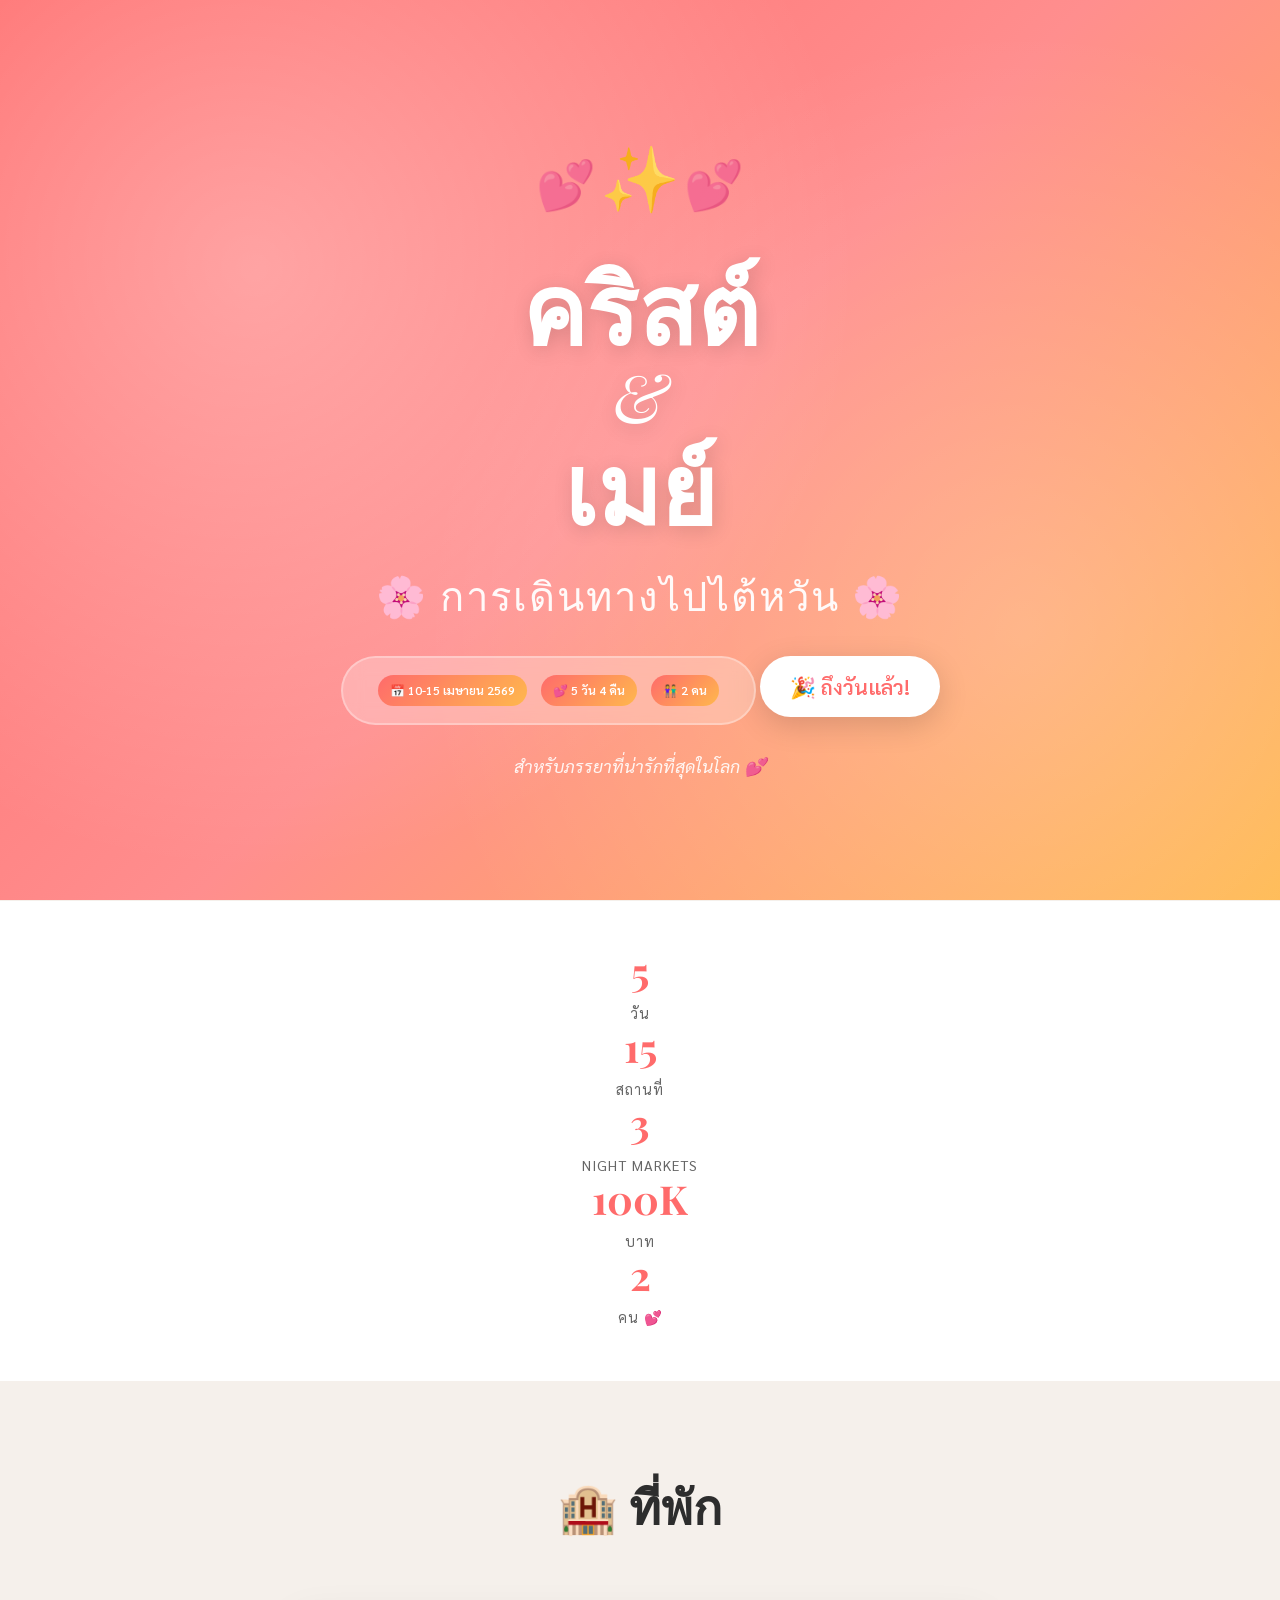
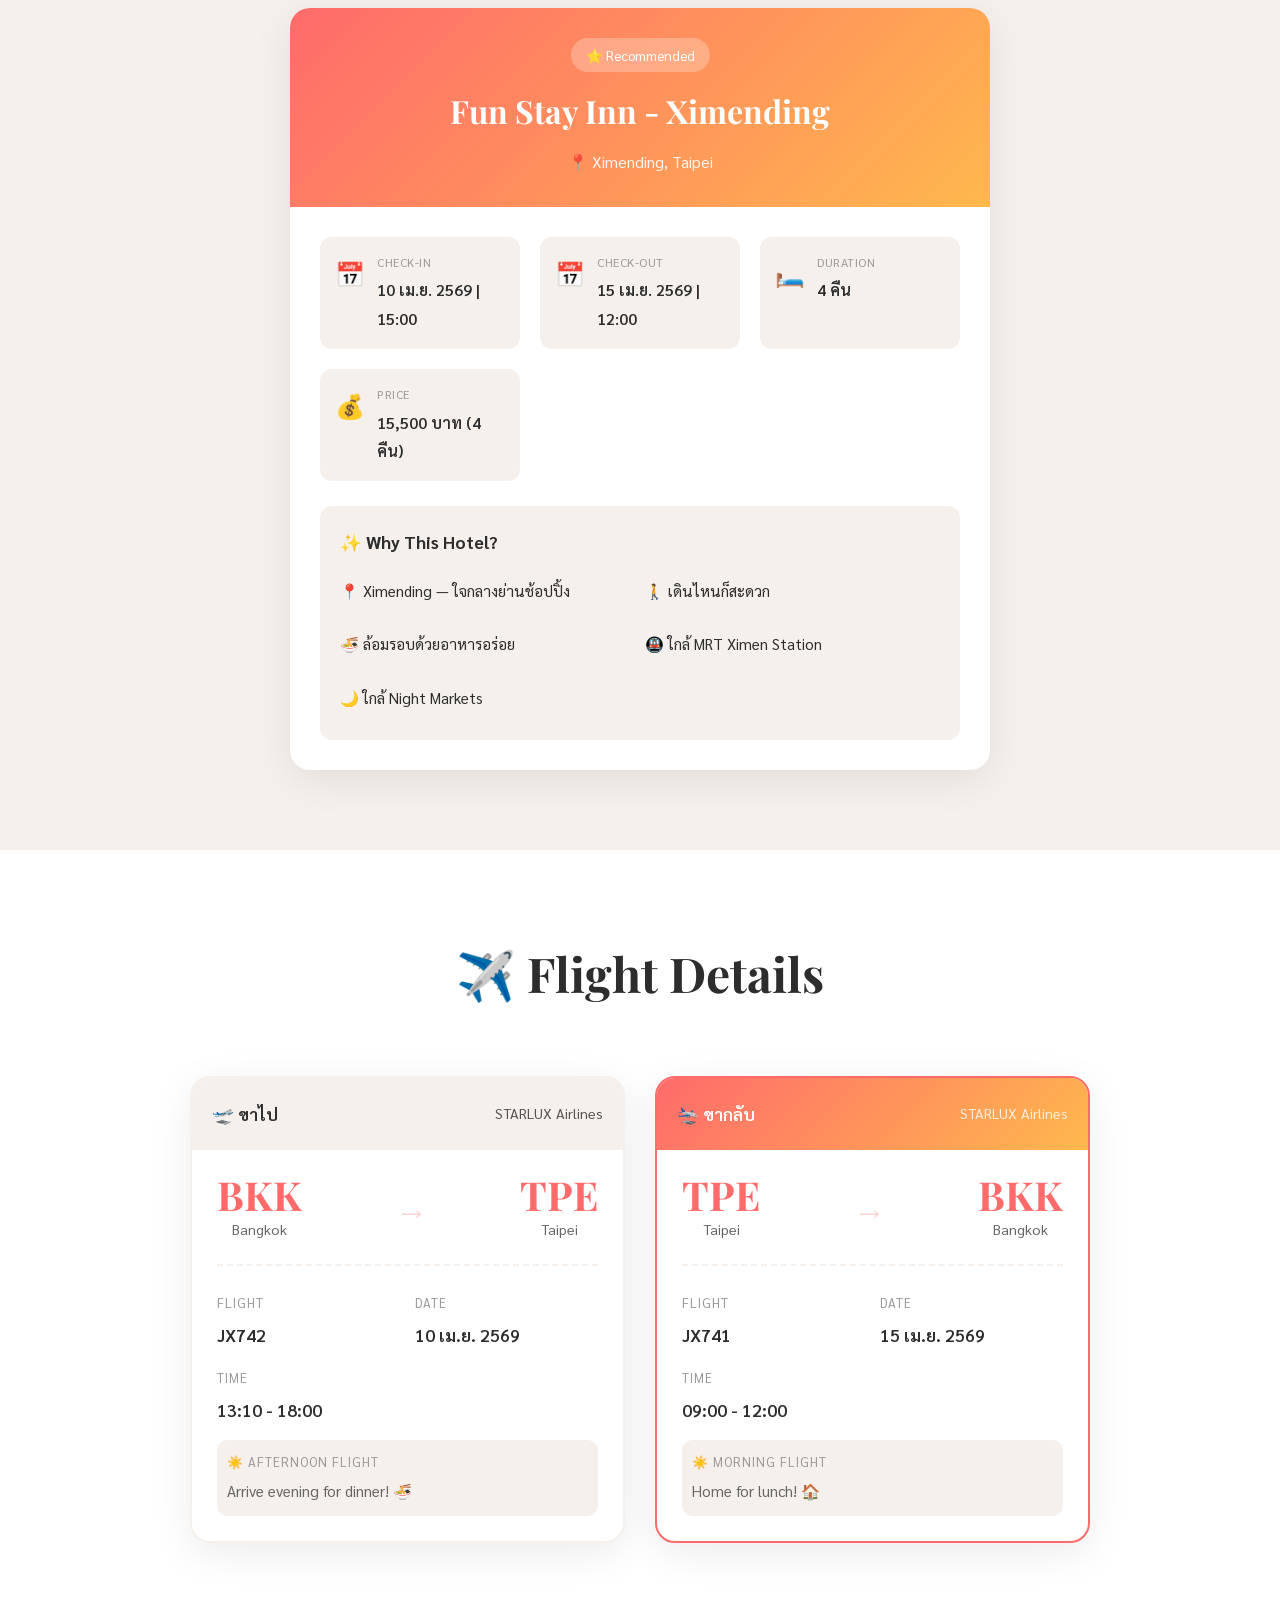
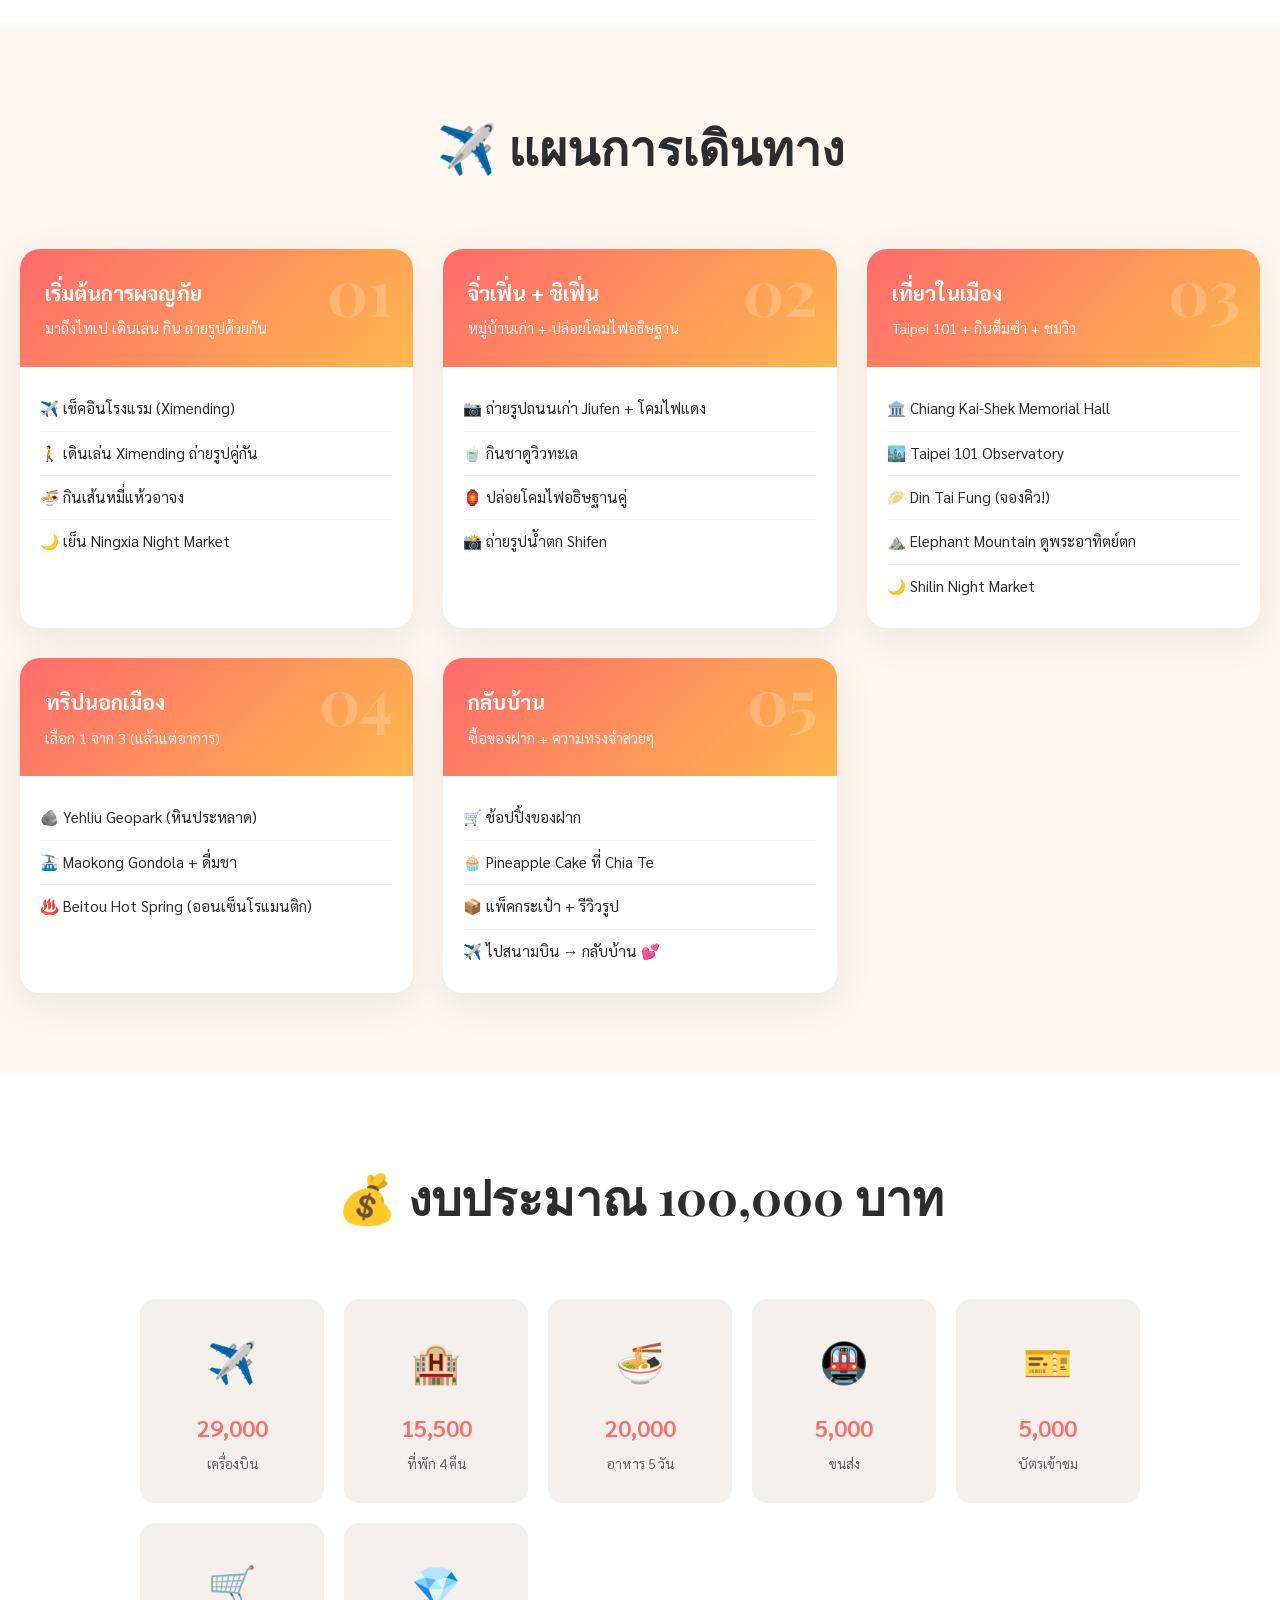
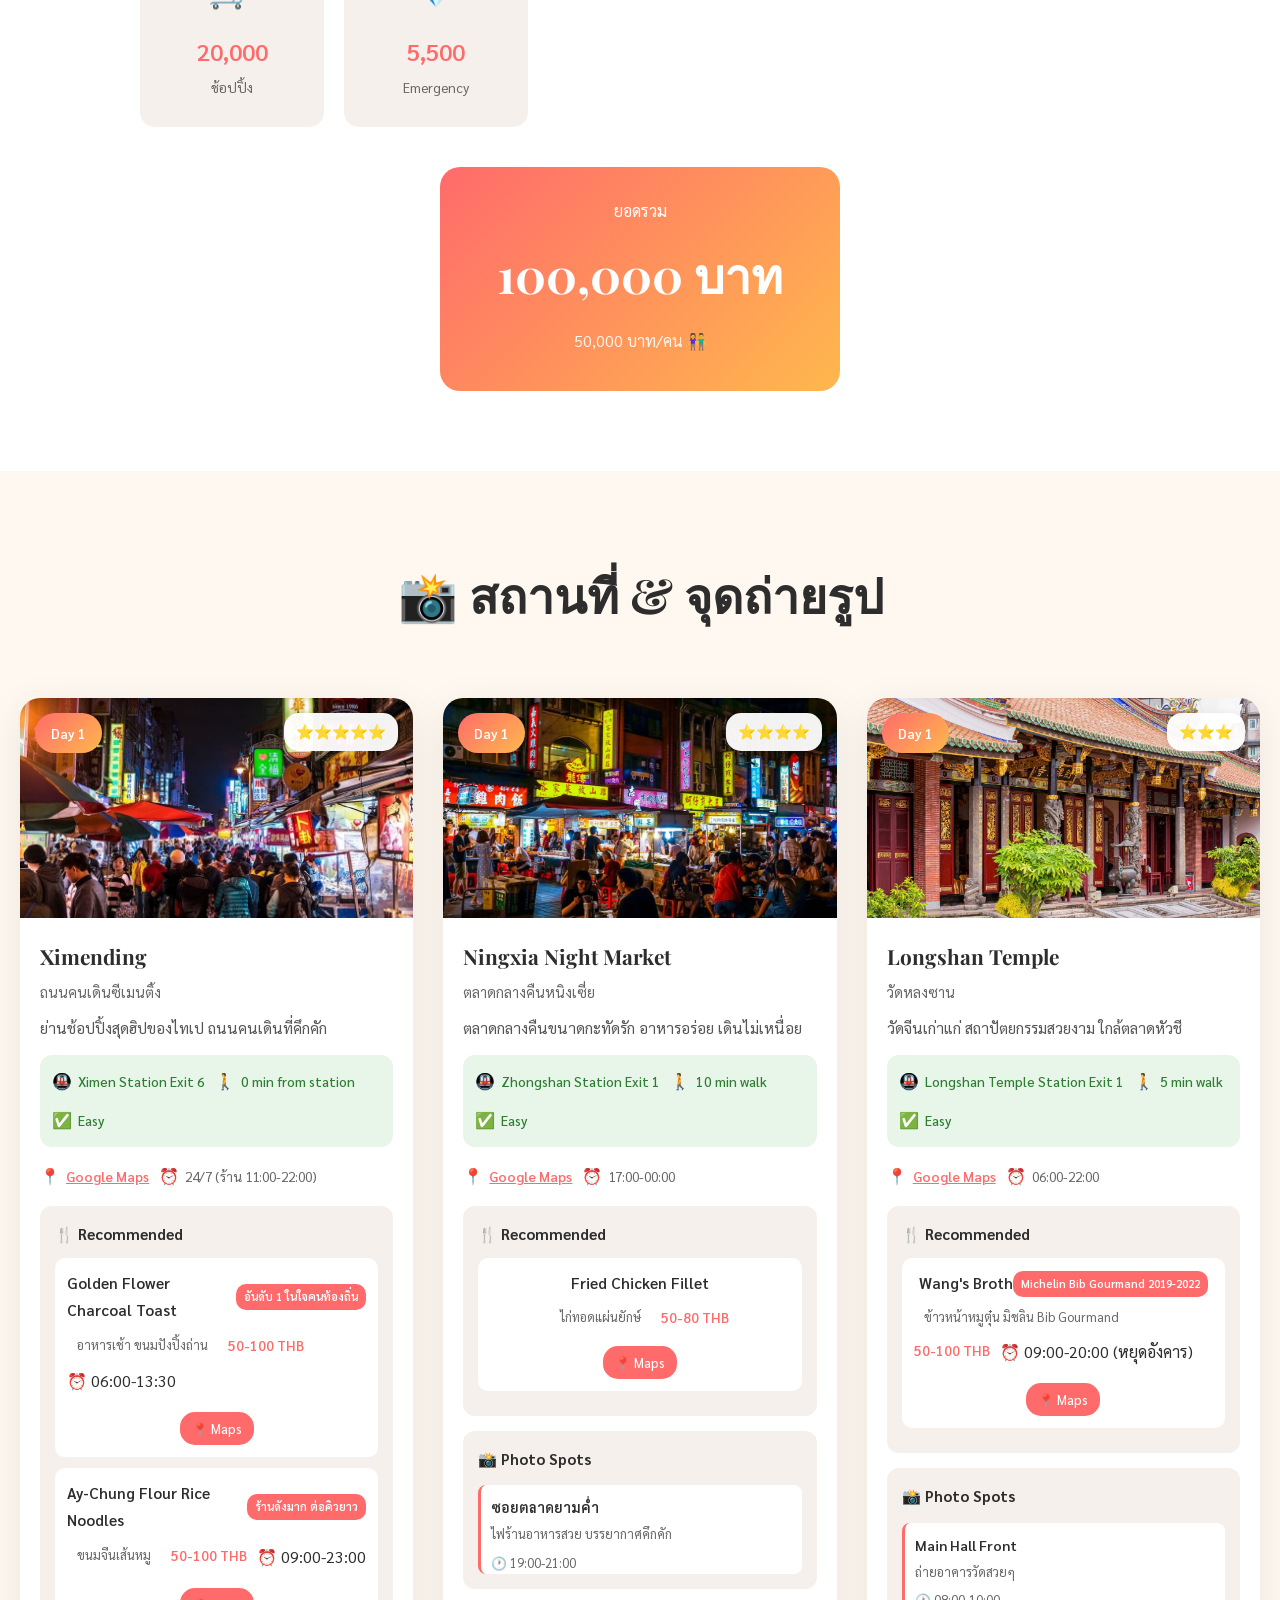
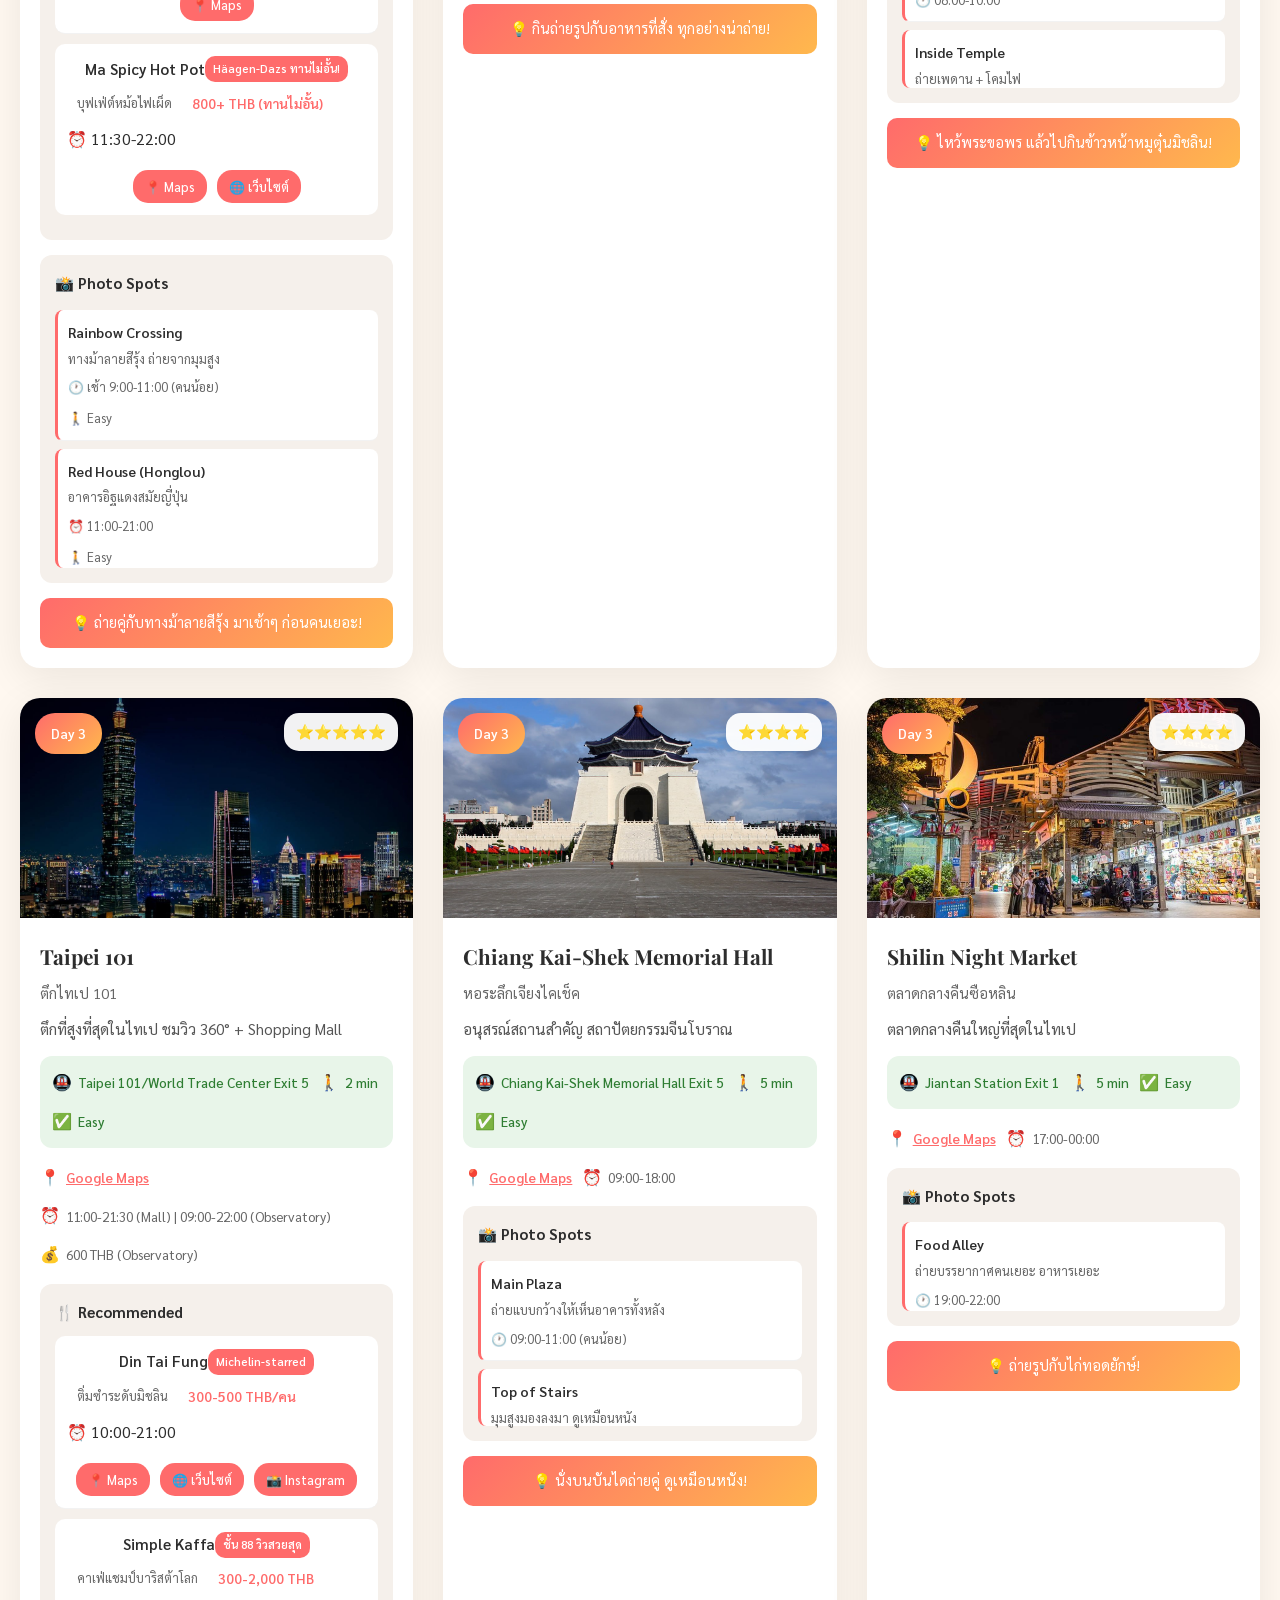
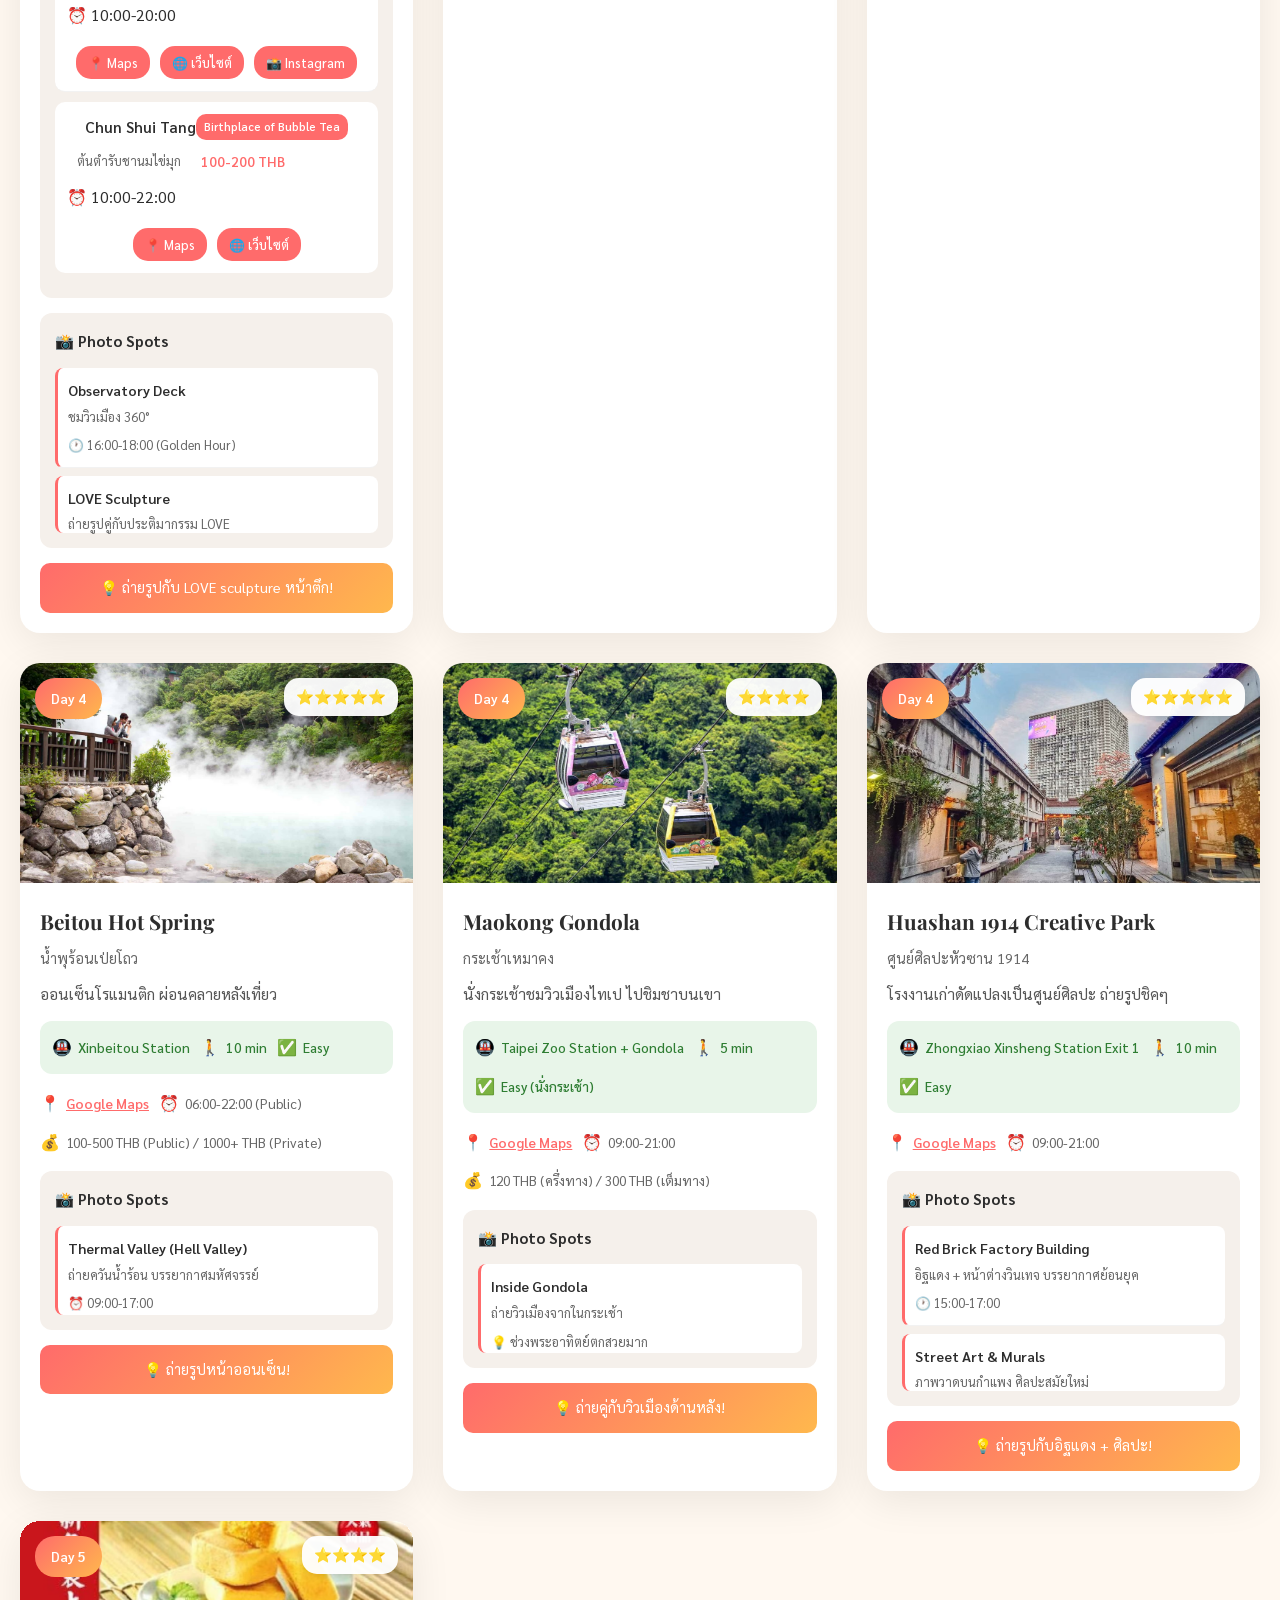
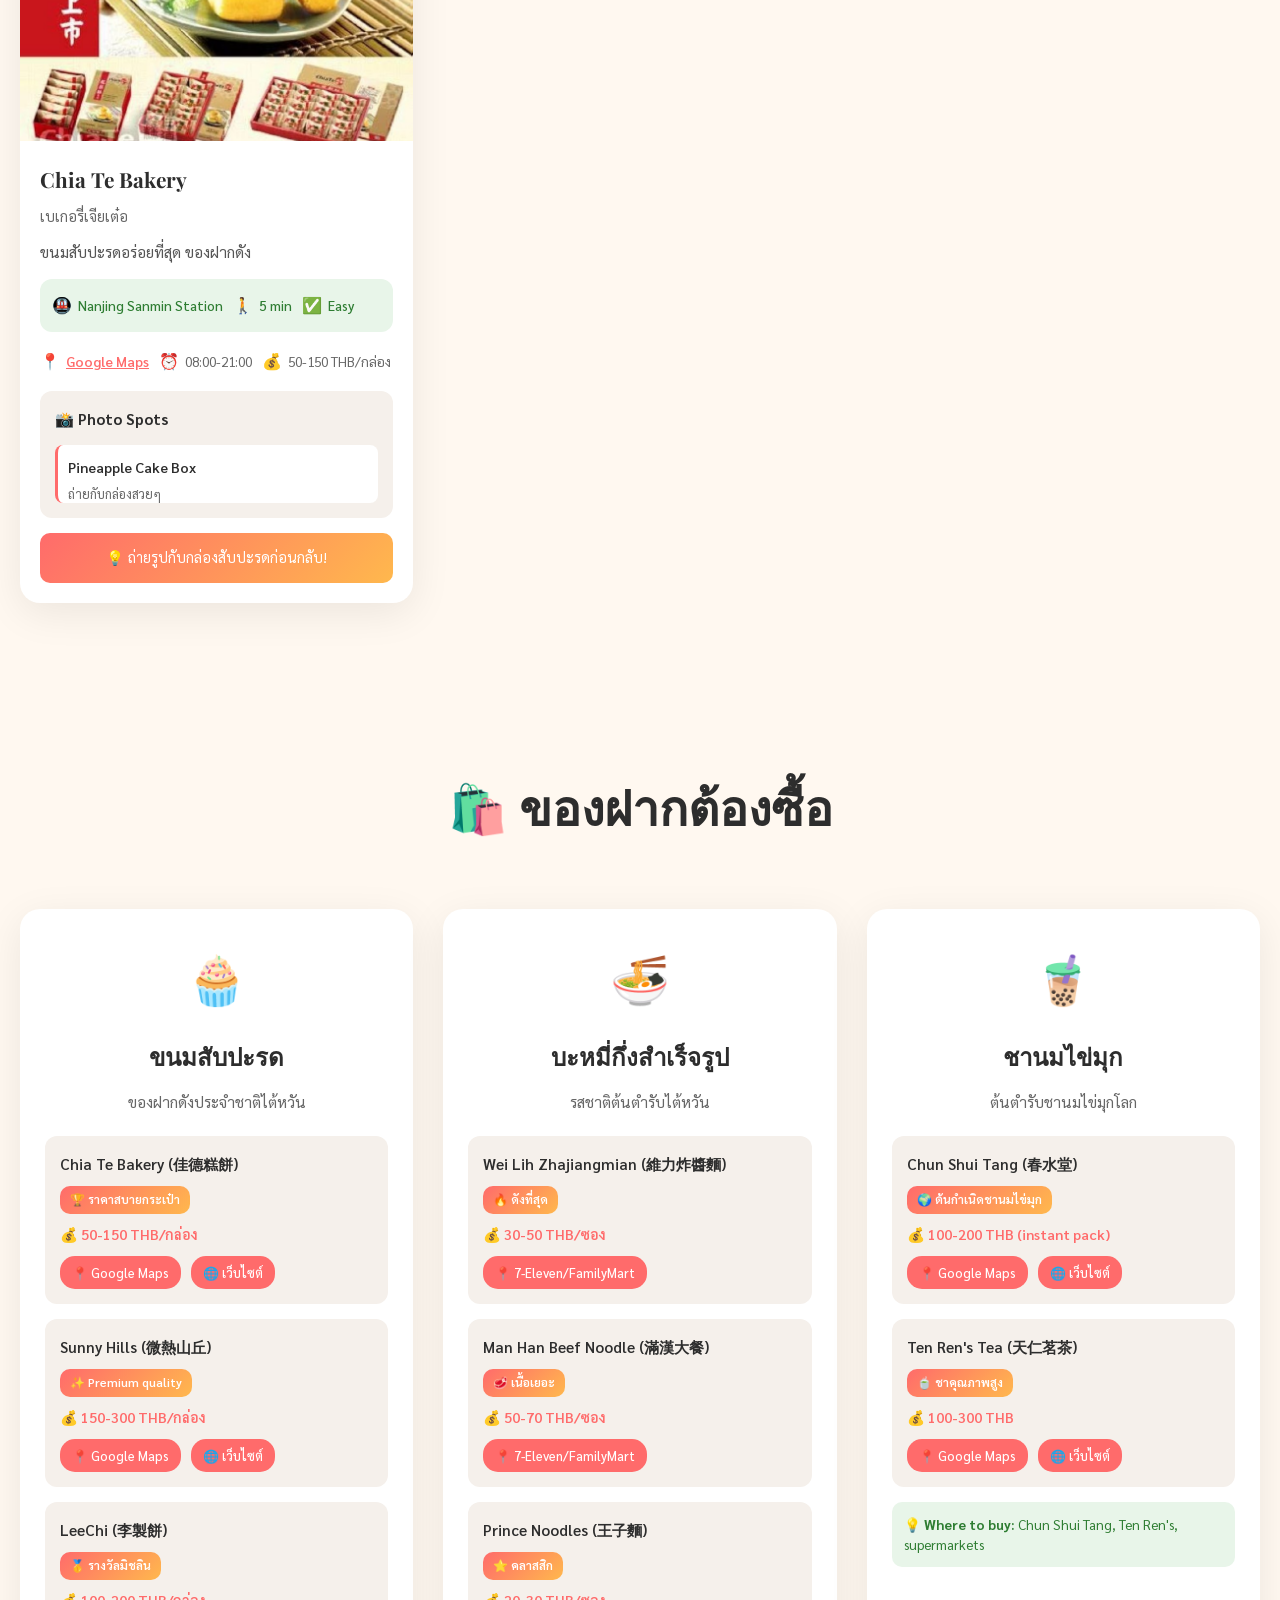
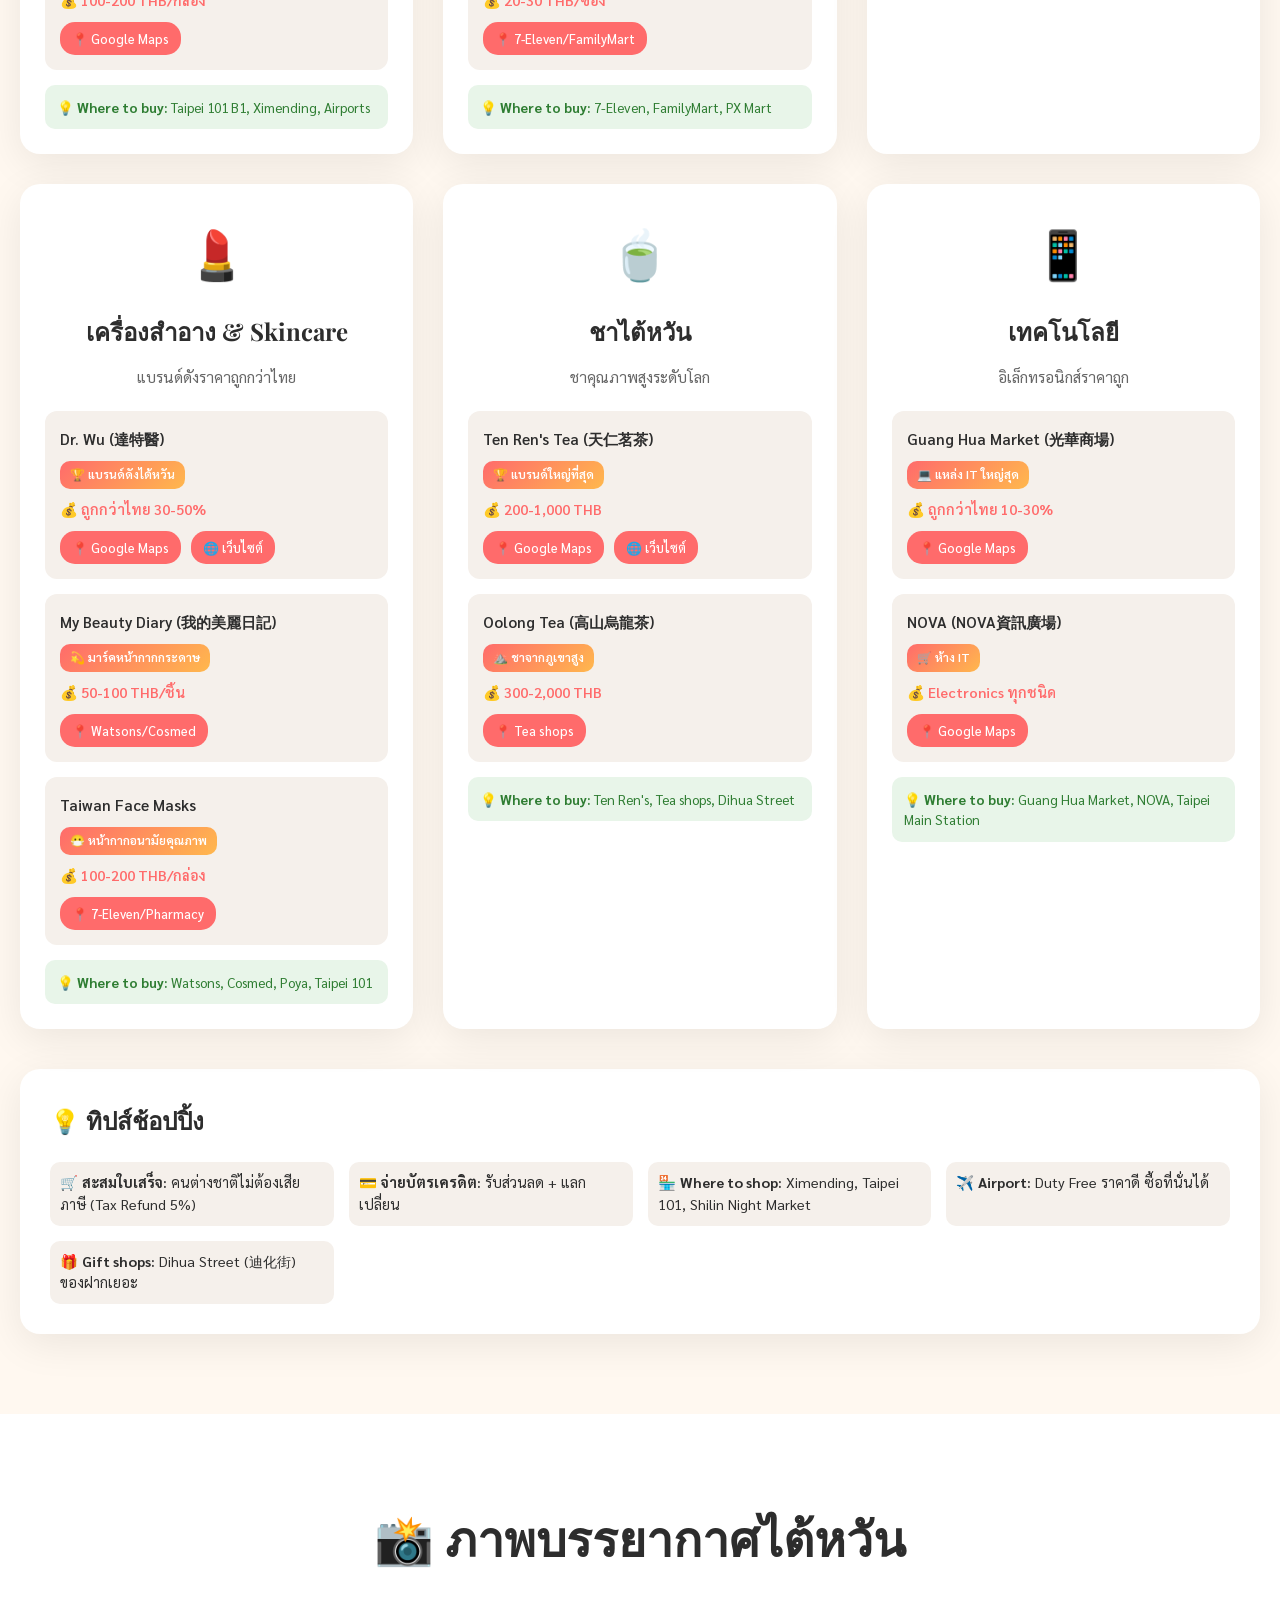
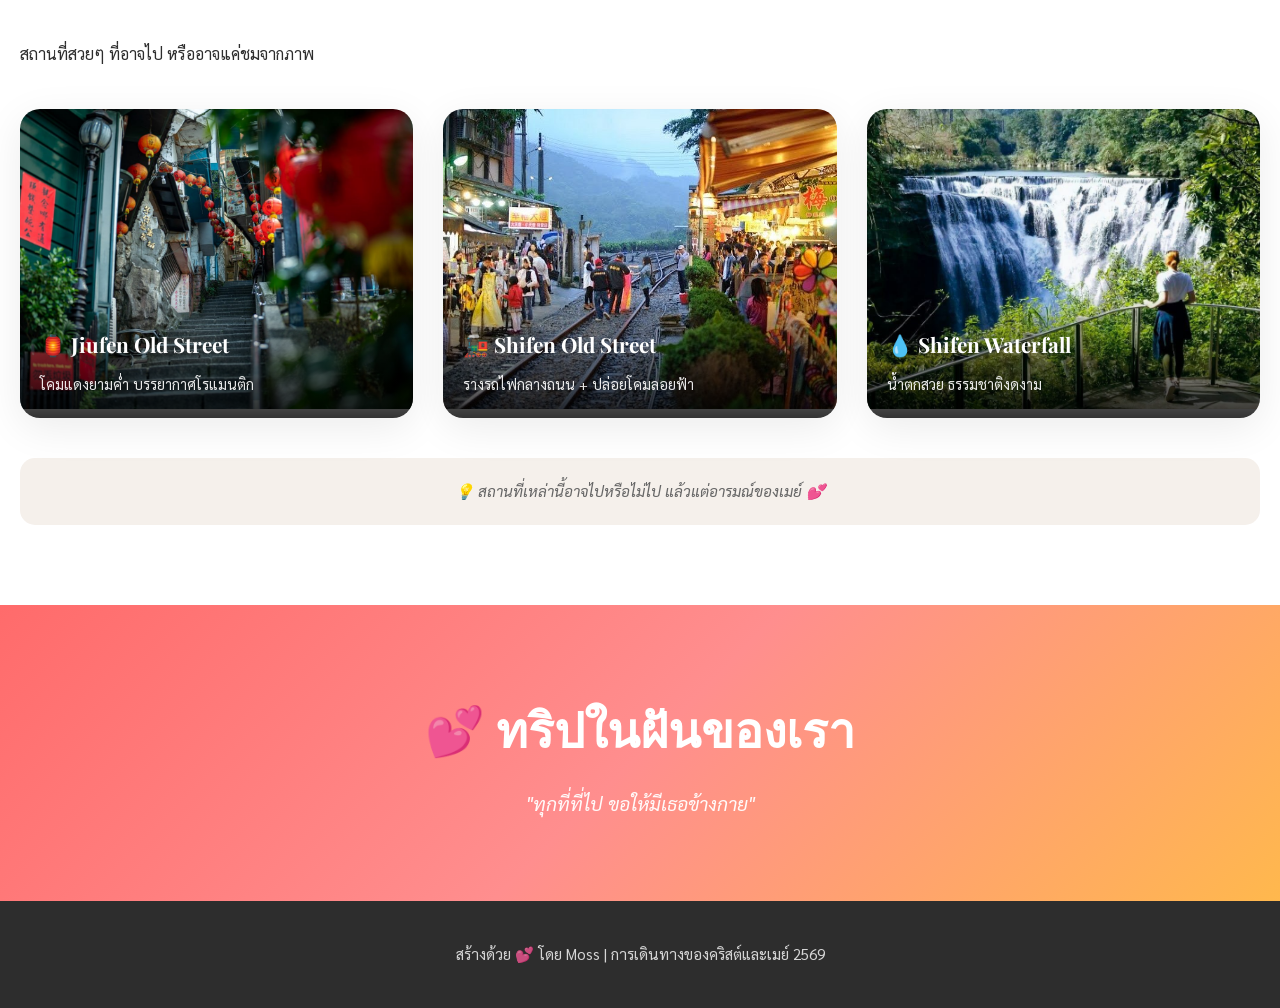
==== index.html @ a6d97337 "📸 เพิ่มรูปจริงจากนายท่าน 13 รูป + Gallery Section ✨ อัพเดท: - รูปจริงทั้ง 10 สถานที่ (เปลี่ยนจาก Wik" ====
<!DOCTYPE html>
<html lang="th">
<head>
    <meta charset="UTF-8">
    <meta name="viewport" content="width=device-width, initial-scale=1.0">
    <title>💕 การเดินทางของคริสต์และเมย์ | ไต้หวัน 2569 | งบ 100K</title>
    <link rel="preconnect" href="https://fonts.googleapis.com">
    <link rel="preconnect" href="https://fonts.gstatic.com" crossorigin>
    <link href="https://fonts.googleapis.com/css2?family=Playfair+Display:wght@400;600;700&family=Sarabun:wght@300;400;600&display=swap" rel="stylesheet">
    <link rel="stylesheet" href="style.css">
</head>
<body>
    <!-- Floating Stickers Background -->
    <div class="floating-stickers">
        <span class="sticker">💕</span>
        <span class="sticker">✨</span>
        <span class="sticker">🌸</span>
        <span class="sticker">💖</span>
        <span class="sticker">🌺</span>
        <span class="sticker">💫</span>
        <span class="sticker">💗</span>
        <span class="sticker">🌷</span>
        <span class="sticker">⭐</span>
    </div>

    <!-- Decorative Dots Background -->
    <div class="deco-dots"></div>

    <!-- Hero Section -->
    <section class="hero">
        <div class="hero-overlay"></div>
        <div class="hero-content">
            <div class="hearts">
                <span class="heart">💕</span>
                <span class="heart">✨</span>
                <span class="heart">💕</span>
            </div>

            <h1 class="couple-names">
                <span>คริสต์</span>
                <span class="ampersand">&</span>
                <span>เมย์</span>
            </h1>

            <p class="trip-title">🌸 การเดินทางไปไต้หวัน 🌸</p>

            <div class="trip-dates">
                <span class="sticker-badge">📅 10-15 เมษายน 2569</span>
                <span class="sticker-badge">💕 5 วัน 4 คืน</span>
                <span class="sticker-badge">👫 2 คน</span>
            </div>

            <div class="countdown" id="countdown">
                🎉 อีก 12 วัน!
            </div>

            <p class="love-message">
                สำหรับภรรยาที่น่ารักที่สุดในโลก 💕
            </p>
        </div>
    </section>

    <!-- Stats Section -->
    <section class="stats">
        <div class="stat">
            <span class="stat-number">5</span>
            <span class="stat-label">วัน</span>
        </div>
        <div class="stat">
            <span class="stat-number">15</span>
            <span class="stat-label">สถานที่</span>
        </div>
        <div class="stat">
            <span class="stat-number">3</span>
            <span class="stat-label">Night Markets</span>
        </div>
        <div class="stat">
            <span class="stat-number">100K</span>
            <span class="stat-label">บาท</span>
        </div>
        <div class="stat">
            <span class="stat-number">2</span>
            <span class="stat-label">คน 💕</span>
        </div>
    </section>

    <!-- Accommodation Section -->
    <section class="accommodation">
        <h2 class="section-title">🏨 ที่พัก</h2>

        <div class="hotel-card">
            <div class="hotel-header">
                <div class="hotel-badge">⭐ Recommended</div>
                <h3>Fun Stay Inn - Ximending</h3>
                <p class="hotel-location">📍 Ximending, Taipei</p>
            </div>

            <div class="hotel-body">
                <div class="hotel-details">
                    <div class="detail-item">
                        <span class="icon">📅</span>
                        <div class="detail-text">
                            <span class="label">Check-in</span>
                            <span class="value">10 เม.ย. 2569 | 15:00</span>
                        </div>
                    </div>
                    <div class="detail-item">
                        <span class="icon">📅</span>
                        <div class="detail-text">
                            <span class="label">Check-out</span>
                            <span class="value">15 เม.ย. 2569 | 12:00</span>
                        </div>
                    </div>
                    <div class="detail-item">
                        <span class="icon">🛏️</span>
                        <div class="detail-text">
                            <span class="label">Duration</span>
                            <span class="value">4 คืน</span>
                        </div>
                    </div>
                    <div class="detail-item">
                        <span class="icon">💰</span>
                        <div class="detail-text">
                            <span class="label">Price</span>
                            <span class="value">15,500 บาท (4 คืน)</span>
                        </div>
                    </div>
                </div>

                <div class="hotel-highlights">
                    <h4>✨ Why This Hotel?</h4>
                    <ul>
                        <li>📍 Ximending — ใจกลางย่านช้อปปิ้ง</li>
                        <li>🚶 เดินไหนก็สะดวก</li>
                        <li>🍜 ล้อมรอบด้วยอาหารอร่อย</li>
                        <li>🚇 ใกล้ MRT Ximen Station</li>
                        <li>🌙 ใกล้ Night Markets</li>
                    </ul>
                </div>
            </div>
        </div>
    </section>

    <!-- Flight Details Section -->
    <section class="flight">
        <h2 class="section-title">✈️ Flight Details</h2>

        <div class="flight-cards">
            <div class="flight-card">
                <div class="flight-header">
                    <span class="flight-label">🛫 ขาไป</span>
                    <span class="flight-airline">STARLUX Airlines</span>
                </div>
                <div class="flight-body">
                    <div class="flight-route">
                        <div class="airport">
                            <span class="code">BKK</span>
                            <span class="city">Bangkok</span>
                        </div>
                        <span class="arrow">→</span>
                        <div class="airport">
                            <span class="code">TPE</span>
                            <span class="city">Taipei</span>
                        </div>
                    </div>
                    <div class="flight-details">
                        <div class="detail">
                            <span class="label">Flight</span>
                            <span class="value">JX742</span>
                        </div>
                        <div class="detail">
                            <span class="label">Date</span>
                            <span class="value">10 เม.ย. 2569</span>
                        </div>
                        <div class="detail">
                            <span class="label">Time</span>
                            <span class="value">13:10 - 18:00</span>
                        </div>
                        <div class="detail afternoon-flight">
                            <span class="label">☀️ Afternoon Flight</span>
                            <span class="value">Arrive evening for dinner! 🍜</span>
                        </div>
                    </div>
                </div>
            </div>

            <div class="flight-card return">
                <div class="flight-header">
                    <span class="flight-label">🛬 ขากลับ</span>
                    <span class="flight-airline">STARLUX Airlines</span>
                </div>
                <div class="flight-body">
                    <div class="flight-route">
                        <div class="airport">
                            <span class="code">TPE</span>
                            <span class="city">Taipei</span>
                        </div>
                        <span class="arrow">→</span>
                        <div class="airport">
                            <span class="code">BKK</span>
                            <span class="city">Bangkok</span>
                        </div>
                    </div>
                    <div class="flight-details">
                        <div class="detail">
                            <span class="label">Flight</span>
                            <span class="value">JX741</span>
                        </div>
                        <div class="detail">
                            <span class="label">Date</span>
                            <span class="value">15 เม.ย. 2569</span>
                        </div>
                        <div class="detail">
                            <span class="label">Time</span>
                            <span class="value">09:00 - 12:00</span>
                        </div>
                        <div class="detail morning-flight">
                            <span class="label">☀️ Morning Flight</span>
                            <span class="value">Home for lunch! 🏠</span>
                        </div>
                    </div>
                </div>
            </div>
        </div>
    </section>

    <!-- Itinerary Section -->
    <section class="itinerary">
        <h2 class="section-title">✈️ แผนการเดินทาง</h2>

        <div class="day-cards">
            <!-- Day 1 -->
            <article class="day-card">
                <div class="day-header">
                    <span class="day-number">01</span>
                    <h3>เริ่มต้นการผจญภัย</h3>
                    <p>มาถึงไทเป เดินเล่น กิน ถ่ายรูปด้วยกัน</p>
                </div>
                <div class="day-body">
                    <ul class="activities">
                        <li>✈️ เช็คอินโรงแรม (Ximending)</li>
                        <li>🚶 เดินเล่น Ximending ถ่ายรูปคู่กัน</li>
                        <li>🍜 กินเส้นหมี่แห้วอาจง</li>
                        <li>🌙 เย็น Ningxia Night Market</li>
                    </ul>
                </div>
            </article>

            <!-- Day 2 -->
            <article class="day-card">
                <div class="day-header">
                    <span class="day-number">02</span>
                    <h3>จิ่วเฟิ่น + ชิเฟิ่น</h3>
                    <p>หมู่บ้านเก่า + ปล่อยโคมไฟอธิษฐาน</p>
                </div>
                <div class="day-body">
                    <ul class="activities">
                        <li>📷 ถ่ายรูปถนนเก่า Jiufen + โคมไฟแดง</li>
                        <li>🍵 กินชาดูวิวทะเล</li>
                        <li>🏮 ปล่อยโคมไฟอธิษฐานคู่</li>
                        <li>📸 ถ่ายรูปน้ำตก Shifen</li>
                    </ul>
                </div>
            </article>

            <!-- Day 3 -->
            <article class="day-card">
                <div class="day-header">
                    <span class="day-number">03</span>
                    <h3>เที่ยวในเมือง</h3>
                    <p>Taipei 101 + กินติ่มซำ + ชมวิว</p>
                </div>
                <div class="day-body">
                    <ul class="activities">
                        <li>🏛️ Chiang Kai-Shek Memorial Hall</li>
                        <li>🏙️ Taipei 101 Observatory</li>
                        <li>🥟 Din Tai Fung (จองคิว!)</li>
                        <li>⛰️ Elephant Mountain ดูพระอาทิตย์ตก</li>
                        <li>🌙 Shilin Night Market</li>
                    </ul>
                </div>
            </article>

            <!-- Day 4 -->
            <article class="day-card">
                <div class="day-header">
                    <span class="day-number">04</span>
                    <h3>ทริปนอกเมือง</h3>
                    <p>เลือก 1 จาก 3 (แล้วแต่อาการ)</p>
                </div>
                <div class="day-body">
                    <ul class="activities">
                        <li>🪨 Yehliu Geopark (หินประหลาด)</li>
                        <li>🚠 Maokong Gondola + ดื่มชา</li>
                        <li>♨️ Beitou Hot Spring (ออนเซ็นโรแมนติก)</li>
                    </ul>
                </div>
            </article>

            <!-- Day 5 -->
            <article class="day-card">
                <div class="day-header">
                    <span class="day-number">05</span>
                    <h3>กลับบ้าน</h3>
                    <p>ซื้อของฝาก + ความทรงจำสวยๆ</p>
                </div>
                <div class="day-body">
                    <ul class="activities">
                        <li>🛒 ช้อปปิ้งของฝาก</li>
                        <li>🧁 Pineapple Cake ที่ Chia Te</li>
                        <li>📦 แพ็คกระเป๋า + รีวิวรูป</li>
                        <li>✈️ ไปสนามบิน → กลับบ้าน 💕</li>
                    </ul>
                </div>
            </article>
        </div>
    </section>

    <!-- Budget Section -->
    <section class="budget">
        <h2 class="section-title">💰 งบประมาณ 100,000 บาท</h2>

        <div class="budget-grid">
            <div class="budget-item">
                <span class="icon">✈️</span>
                <span class="amount">29,000</span>
                <span class="label">เครื่องบิน</span>
            </div>
            <div class="budget-item">
                <span class="icon">🏨</span>
                <span class="amount">15,500</span>
                <span class="label">ที่พัก 4 คืน</span>
            </div>
            <div class="budget-item">
                <span class="icon">🍜</span>
                <span class="amount">20,000</span>
                <span class="label">อาหาร 5 วัน</span>
            </div>
            <div class="budget-item">
                <span class="icon">🚇</span>
                <span class="amount">5,000</span>
                <span class="label">ขนส่ง</span>
            </div>
            <div class="budget-item">
                <span class="icon">🎫</span>
                <span class="amount">5,000</span>
                <span class="label">บัตรเข้าชม</span>
            </div>
            <div class="budget-item">
                <span class="icon">🛒</span>
                <span class="amount">20,000</span>
                <span class="label">ช้อปปิ้ง</span>
            </div>
            <div class="budget-item">
                <span class="icon">💎</span>
                <span class="amount">5,500</span>
                <span class="label">Emergency</span>
            </div>
        </div>

        <div class="budget-total">
            <p>ยอดรวม</p>
            <div class="total-amount">100,000 บาท</div>
            <p class="per-person">50,000 บาท/คน 👫</p>
        </div>
    </section>

    <!-- Places & Photo Spots Section -->
    <section class="places">
        <h2 class="section-title">📸 สถานที่ & จุดถ่ายรูป</h2>

        <div id="places-grid" class="places-grid">
            <!-- โหลดจาก JavaScript -->
        </div>
    </section>

    <!-- Shopping & Souvenirs Section -->
    <section class="shopping">
        <h2 class="section-title">🛍️ ของฝากต้องซื้อ</h2>

        <div class="shopping-grid">
            <!-- Pineapple Cakes -->
            <div class="shopping-item">
                <div class="shopping-icon">🧁</div>
                <h3>ขนมสับปะรด</h3>
                <p class="shopping-desc">ของฝากดังประจำชาติไต้หวัน</p>

                <div class="shopping-brands">
                    <div class="brand-item">
                        <span class="brand-name">Chia Te Bakery (佳德糕餅)</span>
                        <span class="brand-highlight">🏆 ราคาสบายกระเป๋า</span>
                        <span class="brand-price">💰 50-150 THB/กล่อง</span>
                        <div class="brand-links">
                            <a href="https://maps.app.goo.gl/ChiaTeBakery" target="_blank">📍 Google Maps</a>
                            <a href="https://www.chiate.com/" target="_blank">🌐 เว็บไซต์</a>
                        </div>
                    </div>

                    <div class="brand-item">
                        <span class="brand-name">Sunny Hills (微熱山丘)</span>
                        <span class="brand-highlight">✨ Premium quality</span>
                        <span class="brand-price">💰 150-300 THB/กล่อง</span>
                        <div class="brand-links">
                            <a href="https://maps.app.goo.gl/SunnyHills" target="_blank">📍 Google Maps</a>
                            <a href="https://www.sunnyhills.com.tw/" target="_blank">🌐 เว็บไซต์</a>
                        </div>
                    </div>

                    <div class="brand-item">
                        <span class="brand-name">LeeChi (李製餅)</span>
                        <span class="brand-highlight">🥇 รางวัลมิชลิน</span>
                        <span class="brand-price">💰 100-200 THB/กล่อง</span>
                        <div class="brand-links">
                            <a href="https://maps.app.goo.gl/LeeChi" target="_blank">📍 Google Maps</a>
                        </div>
                    </div>
                </div>

                <div class="shopping-tip">
                    💡 <strong>Where to buy:</strong> Taipei 101 B1, Ximending, Airports
                </div>
            </div>

            <!-- Instant Noodles -->
            <div class="shopping-item">
                <div class="shopping-icon">🍜</div>
                <h3>บะหมี่กึ่งสำเร็จรูป</h3>
                <p class="shopping-desc">รสชาติต้นตำรับไต้หวัน</p>

                <div class="shopping-brands">
                    <div class="brand-item">
                        <span class="brand-name">Wei Lih Zhajiangmian (維力炸醬麵)</span>
                        <span class="brand-highlight">🔥 ดังที่สุด</span>
                        <span class="brand-price">💰 30-50 THB/ซอง</span>
                        <div class="brand-links">
                            <a href="https://maps.app.goo.gl/71111" target="_blank">📍 7-Eleven/FamilyMart</a>
                        </div>
                    </div>

                    <div class="brand-item">
                        <span class="brand-name">Man Han Beef Noodle (滿漢大餐)</span>
                        <span class="brand-highlight">🥩 เนื้อเยอะ</span>
                        <span class="brand-price">💰 50-70 THB/ซอง</span>
                        <div class="brand-links">
                            <a href="https://maps.app.goo.gl/71111" target="_blank">📍 7-Eleven/FamilyMart</a>
                        </div>
                    </div>

                    <div class="brand-item">
                        <span class="brand-name">Prince Noodles (王子麵)</span>
                        <span class="brand-highlight">⭐ คลาสสิก</span>
                        <span class="brand-price">💰 20-30 THB/ซอง</span>
                        <div class="brand-links">
                            <a href="https://maps.app.goo.gl/71111" target="_blank">📍 7-Eleven/FamilyMart</a>
                        </div>
                    </div>
                </div>

                <div class="shopping-tip">
                    💡 <strong>Where to buy:</strong> 7-Eleven, FamilyMart, PX Mart
                </div>
            </div>

            <!-- Bubble Tea -->
            <div class="shopping-item">
                <div class="shopping-icon">🧋</div>
                <h3>ชานมไข่มุก</h3>
                <p class="shopping-desc">ต้นตำรับชานมไข่มุกโลก</p>

                <div class="shopping-brands">
                    <div class="brand-item">
                        <span class="brand-name">Chun Shui Tang (春水堂)</span>
                        <span class="brand-highlight">🌍 ต้นกำเนิดชานมไข่มุก</span>
                        <span class="brand-price">💰 100-200 THB (instant pack)</span>
                        <div class="brand-links">
                            <a href="https://maps.app.goo.gl/ChunShuiTang" target="_blank">📍 Google Maps</a>
                            <a href="https://www.chunshuitang.com.tw/en/" target="_blank">🌐 เว็บไซต์</a>
                        </div>
                    </div>

                    <div class="brand-item">
                        <span class="brand-name">Ten Ren's Tea (天仁茗茶)</span>
                        <span class="brand-highlight">🍵 ชาคุณภาพสูง</span>
                        <span class="brand-price">💰 100-300 THB</span>
                        <div class="brand-links">
                            <a href="https://maps.app.goo.gl/TenRen" target="_blank">📍 Google Maps</a>
                            <a href="https://www.tenren.com.tw/" target="_blank">🌐 เว็บไซต์</a>
                        </div>
                    </div>
                </div>

                <div class="shopping-tip">
                    💡 <strong>Where to buy:</strong> Chun Shui Tang, Ten Ren's, supermarkets
                </div>
            </div>

            <!-- Beauty Products -->
            <div class="shopping-item">
                <div class="shopping-icon">💄</div>
                <h3>เครื่องสำอาง & Skincare</h3>
                <p class="shopping-desc">แบรนด์ดังราคาถูกกว่าไทย</p>

                <div class="shopping-brands">
                    <div class="brand-item">
                        <span class="brand-name">Dr. Wu (達特醫)</span>
                        <span class="brand-highlight">🏆 แบรนด์ดังไต้หวัน</span>
                        <span class="brand-price">💰 ถูกกว่าไทย 30-50%</span>
                        <div class="brand-links">
                            <a href="https://maps.app.goo.gl/DrWu" target="_blank">📍 Google Maps</a>
                            <a href="https://www.drwu.com/" target="_blank">🌐 เว็บไซต์</a>
                        </div>
                    </div>

                    <div class="brand-item">
                        <span class="brand-name">My Beauty Diary (我的美麗日記)</span>
                        <span class="brand-highlight">💫 มาร์คหน้ากากกระดาษ</span>
                        <span class="brand-price">💰 50-100 THB/ชิ้น</span>
                        <div class="brand-links">
                            <a href="https://maps.app.goo.gl/BeautyDiary" target="_blank">📍 Watsons/Cosmed</a>
                        </div>
                    </div>

                    <div class="brand-item">
                        <span class="brand-name">Taiwan Face Masks</span>
                        <span class="brand-highlight">😷 หน้ากากอนามัยคุณภาพ</span>
                        <span class="brand-price">💰 100-200 THB/กล่อง</span>
                        <div class="brand-links">
                            <a href="https://maps.app.goo.gl/71111" target="_blank">📍 7-Eleven/Pharmacy</a>
                        </div>
                    </div>
                </div>

                <div class="shopping-tip">
                    💡 <strong>Where to buy:</strong> Watsons, Cosmed, Poya, Taipei 101
                </div>
            </div>

            <!-- Taiwanese Tea -->
            <div class="shopping-item">
                <div class="shopping-icon">🍵</div>
                <h3>ชาไต้หวัน</h3>
                <p class="shopping-desc">ชาคุณภาพสูงระดับโลก</p>

                <div class="shopping-brands">
                    <div class="brand-item">
                        <span class="brand-name">Ten Ren's Tea (天仁茗茶)</span>
                        <span class="brand-highlight">🏆 แบรนด์ใหญ่ที่สุด</span>
                        <span class="brand-price">💰 200-1,000 THB</span>
                        <div class="brand-links">
                            <a href="https://maps.app.goo.gl/TenRen" target="_blank">📍 Google Maps</a>
                            <a href="https://www.tenren.com.tw/" target="_blank">🌐 เว็บไซต์</a>
                        </div>
                    </div>

                    <div class="brand-item">
                        <span class="brand-name">Oolong Tea (高山烏龍茶)</span>
                        <span class="brand-highlight">⛰️ ชาจากภูเขาสูง</span>
                        <span class="brand-price">💰 300-2,000 THB</span>
                        <div class="brand-links">
                            <a href="https://maps.app.goo.gl/TeaShop" target="_blank">📍 Tea shops</a>
                        </div>
                    </div>
                </div>

                <div class="shopping-tip">
                    💡 <strong>Where to buy:</strong> Ten Ren's, Tea shops, Dihua Street
                </div>
            </div>

            <!-- Electronics -->
            <div class="shopping-item">
                <div class="shopping-icon">📱</div>
                <h3>เทคโนโลยี</h3>
                <p class="shopping-desc">อิเล็กทรอนิกส์ราคาถูก</p>

                <div class="shopping-brands">
                    <div class="brand-item">
                        <span class="brand-name">Guang Hua Market (光華商場)</span>
                        <span class="brand-highlight">💻 แหล่ง IT ใหญ่สุด</span>
                        <span class="brand-price">💰 ถูกกว่าไทย 10-30%</span>
                        <div class="brand-links">
                            <a href="https://maps.app.goo.gl/GuangHua" target="_blank">📍 Google Maps</a>
                        </div>
                    </div>

                    <div class="brand-item">
                        <span class="brand-name">NOVA (NOVA資訊廣場)</span>
                        <span class="brand-highlight">🛒 ห้าง IT</span>
                        <span class="brand-price">💰 Electronics ทุกชนิด</span>
                        <div class="brand-links">
                            <a href="https://maps.app.goo.gl/NOVA" target="_blank">📍 Google Maps</a>
                        </div>
                    </div>
                </div>

                <div class="shopping-tip">
                    💡 <strong>Where to buy:</strong> Guang Hua Market, NOVA, Taipei Main Station
                </div>
            </div>
        </div>

        <div class="shopping-tips-box">
            <h3>💡 ทิปส์ช้อปปิ้ง</h3>
            <ul>
                <li>🛒 <strong>สะสมใบเสร็จ:</strong> คนต่างชาติไม่ต้องเสียภาษี (Tax Refund 5%)</li>
                <li>💳 <strong>จ่ายบัตรเครดิต:</strong> รับส่วนลด + แลกเปลี่ยน</li>
                <li>🏪 <strong>Where to shop:</strong> Ximending, Taipei 101, Shilin Night Market</li>
                <li>✈️ <strong>Airport:</strong> Duty Free ราคาดี ซื้อที่นั่นได้</li>
                <li>🎁 <strong>Gift shops:</strong> Dihua Street (迪化街) ของฝากเยอะ</li>
            </ul>
        </div>
    </section>

    <!-- Photo Gallery Section -->
    <section class="gallery">
        <h2 class="section-title">📸 ภาพบรรยากาศไต้หวัน</h2>
        <p class="section-subtitle">สถานที่สวยๆ ที่อาจไป หรืออาจแค่ชมจากภาพ</p>

        <div class="gallery-grid">
            <div class="gallery-item">
                <img src="images/jiufen-gallery.jpg" alt="Jiufen Old Street" />
                <div class="gallery-caption">
                    <h3>🏮 Jiufen Old Street</h3>
                    <p>โคมแดงยามค่ำ บรรยากาศโรแมนติก</p>
                </div>
            </div>

            <div class="gallery-item">
                <img src="images/shifen-railway-gallery.jpg" alt="Shifen Old Street" />
                <div class="gallery-caption">
                    <h3>🚂 Shifen Old Street</h3>
                    <p>รางรถไฟกลางถนน + ปล่อยโคมลอยฟ้า</p>
                </div>
            </div>

            <div class="gallery-item">
                <img src="images/shifen-waterfall-gallery.jpg" alt="Shifen Waterfall" />
                <div class="gallery-caption">
                    <h3>💧 Shifen Waterfall</h3>
                    <p>น้ำตกสวย ธรรมชาติงดงาม</p>
                </div>
            </div>
        </div>

        <p class="gallery-note">💡 สถานที่เหล่านี้อาจไปหรือไม่ไป แล้วแต่อารมณ์ของเมย์ 💕</p>
    </section>

    <!-- CTA Section -->
    <section class="cta">
        <h2>💕 ทริปในฝันของเรา</h2>
        <p>"ทุกที่ที่ไป ขอให้มีเธอข้างกาย"</p>
    </section>

    <!-- Footer -->
    <footer class="footer">
        <p>สร้างด้วย 💕 โดย Moss | การเดินทางของคริสต์และเมย์ 2569</p>
    </footer>

    <script src="app.js"></script>
</body>
</html>
---- style.css ----
/* 🌿 การเดินทางของคริสต์และเมย์ - Magazine Style */

:root {
    --coral: #FF6B6B;
    --cream: #FFF8F0;
    --gold: #FFB84D;
    --charcoal: #2D2D2D;
    --soft-gray: #F5F0EB;
    --accent: #FF8A5B;
}

* {
    margin: 0;
    padding: 0;
    box-sizing: border-box;
}

body {
    font-family: 'Sarabun', sans-serif;
    background: var(--cream);
    color: var(--charcoal);
    line-height: 1.8;
}

/* ========== DECORATIVE STICKERS ========== */
.floating-stickers {
    position: fixed;
    top: 0;
    left: 0;
    width: 100%;
    height: 100%;
    pointer-events: none;
    z-index: 0;
    overflow: hidden;
}

.sticker {
    position: absolute;
    font-size: 2rem;
    animation: floatUp 15s linear infinite;
    opacity: 0.3;
}

.sticker:nth-child(1) { left: 10%; animation-delay: 0s; }
.sticker:nth-child(2) { left: 20%; animation-delay: 2s; font-size: 2.5rem; }
.sticker:nth-child(3) { left: 30%; animation-delay: 4s; }
.sticker:nth-child(4) { left: 40%; animation-delay: 6s; font-size: 1.8rem; }
.sticker:nth-child(5) { left: 50%; animation-delay: 8s; }
.sticker:nth-child(6) { left: 60%; animation-delay: 10s; font-size: 2.2rem; }
.sticker:nth-child(7) { left: 70%; animation-delay: 12s; }
.sticker:nth-child(8) { left: 80%; animation-delay: 14s; font-size: 2.5rem; }
.sticker:nth-child(9) { left: 90%; animation-delay: 16s; }

@keyframes floatUp {
    0% {
        transform: translateY(100vh) rotate(0deg);
        opacity: 0;
    }
    10% {
        opacity: 0.3;
    }
    90% {
        opacity: 0.3;
    }
    100% {
        transform: translateY(-100px) rotate(360deg);
        opacity: 0;
    }
}

/* Sticker badges */
.sticker-badge {
    display: inline-block;
    background: linear-gradient(135deg, var(--coral), var(--gold));
    color: white;
    padding: 5px 12px;
    border-radius: 20px;
    font-size: 0.75rem;
    font-weight: 600;
    margin: 5px;
    animation: pulse 2s ease-in-out infinite;
}

@keyframes pulse {
    0%, 100% { transform: scale(1); }
    50% { transform: scale(1.05); }
}

/* Decorative dots background */
.deco-dots {
    position: absolute;
    width: 100%;
    height: 100%;
    background-image: radial-gradient(circle, var(--coral) 2px, transparent 2px);
    background-size: 50px 50px;
    opacity: 0.05;
    pointer-events: none;
}

/* ========== HERO SECTION ========== */
.hero {
    min-height: 100vh;
    background: linear-gradient(135deg, var(--coral) 0%, #FF8E8E 50%, var(--gold) 100%);
    display: flex;
    align-items: center;
    justify-content: center;
    text-align: center;
    padding: 40px 20px;
    position: relative;
    overflow: hidden;
}

.hero-overlay {
    position: absolute;
    top: 0;
    left: 0;
    right: 0;
    bottom: 0;
    background-image:
        radial-gradient(circle at 20% 30%, rgba(255,255,255,0.3) 0%, transparent 50%),
        radial-gradient(circle at 80% 70%, rgba(255,255,255,0.2) 0%, transparent 50%);
    pointer-events: none;
}

.hero-content {
    position: relative;
    z-index: 2;
    animation: fadeInUp 1.5s ease-out;
}

@keyframes fadeInUp {
    from {
        opacity: 0;
        transform: translateY(30px);
    }
    to {
        opacity: 1;
        transform: translateY(0);
    }
}

.hearts {
    margin-bottom: 20px;
}

.heart {
    font-size: 3rem;
    opacity: 0.6;
    animation: float 4s ease-in-out infinite;
    display: inline-block;
}

.heart:nth-child(2) {
    animation-delay: 0.5s;
    font-size: 4rem;
    opacity: 0.8;
}

.heart:nth-child(3) {
    animation-delay: 1s;
}

@keyframes float {
    0%, 100% { transform: translateY(0) rotate(0deg); }
    50% { transform: translateY(-15px) rotate(5deg); }
}

.couple-names {
    font-family: 'Playfair Display', serif;
    font-size: clamp(3rem, 10vw, 6rem);
    font-weight: 700;
    color: white;
    line-height: 1.1;
    margin-bottom: 20px;
    text-shadow: 2px 4px 20px rgba(0,0,0,0.15);
}

.couple-names span {
    display: block;
}

.ampersand {
    font-size: 0.7em;
    font-weight: 400;
    font-style: italic;
}

.trip-title {
    font-family: 'Playfair Display', serif;
    font-size: clamp(1.5rem, 4vw, 2.5rem);
    color: white;
    font-weight: 400;
    margin-bottom: 25px;
    opacity: 0.95;
    letter-spacing: 2px;
}

.trip-dates {
    background: rgba(255,255,255,0.25);
    backdrop-filter: blur(10px);
    padding: 12px 30px;
    border-radius: 50px;
    display: inline-block;
    margin-bottom: 25px;
    border: 2px solid rgba(255,255,255,0.3);
    font-size: 1rem;
    color: white;
}

.trip-dates .divider {
    margin: 0 10px;
    opacity: 0.5;
}

.countdown {
    background: white;
    color: var(--coral);
    padding: 12px 30px;
    border-radius: 50px;
    font-weight: 600;
    font-size: 1.3rem;
    display: inline-block;
    margin-bottom: 20px;
    box-shadow: 0 8px 30px rgba(0,0,0,0.15);
    animation: pulse 2s infinite;
}

@keyframes pulse {
    0%, 100% { transform: scale(1); }
    50% { transform: scale(1.05); }
}

.love-message {
    color: white;
    font-size: 1.1rem;
    opacity: 0.9;
    font-style: italic;
}

/* ========== STATS SECTION ========== */
.stats {
    background: white;
    padding: 50px 20px;
    border-top: 1px solid var(--soft-gray);
    border-bottom: 1px solid var(--soft-gray);
}

.stat {
    display: flex;
    flex-direction: column;
    align-items: center;
    gap: 10px;
    text-align: center;
}

.stat-number {
    font-family: 'Playfair Display', serif;
    font-size: 2.5rem;
    font-weight: 700;
    color: var(--coral);
    line-height: 1;
}

.stat-label {
    font-size: 0.9rem;
    color: #666;
    text-transform: uppercase;
    letter-spacing: 1px;
}

/* ========== ACCOMMODATION SECTION ========== */
.accommodation {
    padding: 80px 20px;
    background: var(--soft-gray);
}

.hotel-card {
    max-width: 700px;
    margin: 0 auto;
    background: white;
    border-radius: 20px;
    overflow: hidden;
    box-shadow: 0 10px 40px rgba(0,0,0,0.08);
}

.hotel-header {
    background: linear-gradient(135deg, var(--coral), var(--gold));
    color: white;
    padding: 30px;
    text-align: center;
}

.hotel-badge {
    display: inline-block;
    background: rgba(255,255,255,0.25);
    padding: 5px 15px;
    border-radius: 20px;
    font-size: 0.85rem;
    margin-bottom: 10px;
}

.hotel-header h3 {
    font-family: 'Playfair Display', serif;
    font-size: 2rem;
    margin-bottom: 8px;
}

.hotel-location {
    font-size: 1rem;
    opacity: 0.9;
}

.hotel-body {
    padding: 30px;
}

.hotel-details {
    display: grid;
    grid-template-columns: repeat(auto-fit, minmax(200px, 1fr));
    gap: 20px;
    margin-bottom: 25px;
}

.detail-item {
    display: flex;
    align-items: flex-start;
    gap: 12px;
    padding: 15px;
    background: var(--soft-gray);
    border-radius: 12px;
}

.detail-item .icon {
    font-size: 1.5rem;
}

.detail-text {
    display: flex;
    flex-direction: column;
    gap: 3px;
}

.detail-text .label {
    font-size: 0.75rem;
    color: #999;
    text-transform: uppercase;
    letter-spacing: 0.5px;
}

.detail-text .value {
    font-size: 1rem;
    font-weight: 600;
    color: var(--charcoal);
}

.hotel-highlights {
    background: var(--soft-gray);
    padding: 20px;
    border-radius: 12px;
}

.hotel-highlights h4 {
    font-size: 1.1rem;
    margin-bottom: 12px;
    color: var(--charcoal);
}

.hotel-highlights ul {
    list-style: none;
    display: grid;
    grid-template-columns: repeat(auto-fit, minmax(200px, 1fr));
    gap: 10px;
}

.hotel-highlights li {
    font-size: 0.95rem;
    padding: 8px 0;
}

/* ========== FLIGHT SECTION ========== */
.flight {
    padding: 80px 20px;
    background: white;
}

.flight-cards {
    max-width: 900px;
    margin: 0 auto;
    display: grid;
    grid-template-columns: repeat(auto-fit, minmax(400px, 1fr));
    gap: 30px;
}

.flight-card {
    background: white;
    border-radius: 20px;
    overflow: hidden;
    box-shadow: 0 10px 40px rgba(0,0,0,0.08);
    border: 2px solid var(--soft-gray);
}

.flight-card.return {
    border-color: var(--coral);
}

.flight-header {
    background: var(--soft-gray);
    padding: 20px;
    display: flex;
    justify-content: space-between;
    align-items: center;
}

.flight-card.return .flight-header {
    background: linear-gradient(135deg, var(--coral), var(--gold));
    color: white;
}

.flight-label {
    font-weight: 600;
    font-size: 1.1rem;
}

.flight-airline {
    font-size: 0.9rem;
    opacity: 0.8;
}

.flight-body {
    padding: 25px;
}

.flight-route {
    display: flex;
    justify-content: space-between;
    align-items: center;
    margin-bottom: 25px;
    padding-bottom: 20px;
    border-bottom: 2px dashed var(--soft-gray);
}

.airport {
    text-align: center;
}

.airport .code {
    font-family: 'Playfair Display', serif;
    font-size: 2.5rem;
    font-weight: 700;
    color: var(--coral);
    display: block;
    line-height: 1;
}

.airport .city {
    font-size: 0.9rem;
    color: #666;
    margin-top: 5px;
}

.arrow {
    font-size: 2rem;
    color: var(--coral);
    opacity: 0.3;
}

.flight-details {
    display: grid;
    grid-template-columns: repeat(2, 1fr);
    gap: 15px;
}

.detail {
    display: flex;
    flex-direction: column;
    gap: 5px;
}

.detail .label {
    font-size: 0.8rem;
    color: #999;
    text-transform: uppercase;
    letter-spacing: 1px;
}

.detail .value {
    font-size: 1.1rem;
    font-weight: 600;
    color: var(--charcoal);
}

.night-flight,
.morning-flight,
.afternoon-flight {
    grid-column: 1 / -1;
    background: var(--soft-gray);
    padding: 10px;
    border-radius: 10px;
}

.night-flight .value,
.morning-flight .value,
.afternoon-flight .value {
    font-size: 0.95rem;
    font-weight: 400;
    color: #666;
}

/* ========== ITINERARY SECTION ========== */
.itinerary {
    padding: 80px 20px;
    max-width: 1400px;
    margin: 0 auto;
}

.section-title {
    font-family: 'Playfair Display', serif;
    font-size: clamp(2rem, 5vw, 3rem);
    text-align: center;
    margin-bottom: 60px;
}

.day-cards {
    display: grid;
    grid-template-columns: repeat(auto-fit, minmax(300px, 1fr));
    gap: 30px;
}

.day-card {
    background: white;
    border-radius: 20px;
    overflow: hidden;
    box-shadow: 0 10px 40px rgba(0,0,0,0.08);
    transition: transform 0.3s ease, box-shadow 0.3s ease;
}

.day-card:hover {
    transform: translateY(-10px);
    box-shadow: 0 20px 60px rgba(0,0,0,0.15);
}

.day-header {
    background: linear-gradient(135deg, var(--coral), var(--gold));
    padding: 25px;
    color: white;
    position: relative;
}

.day-number {
    font-family: 'Playfair Display', serif;
    font-size: 4rem;
    font-weight: 700;
    opacity: 0.2;
    position: absolute;
    right: 20px;
    top: 10px;
    line-height: 1;
}

.day-header h3 {
    font-size: 1.3rem;
    margin-bottom: 5px;
    position: relative;
    z-index: 2;
}

.day-header p {
    font-size: 0.9rem;
    opacity: 0.9;
}

.day-body {
    padding: 20px;
}

.activities {
    list-style: none;
}

.activities li {
    padding: 8px 0;
    border-bottom: 1px solid var(--soft-gray);
    font-size: 0.95rem;
}

.activities li:last-child {
    border-bottom: none;
}

/* ========== BUDGET SECTION ========== */
.budget {
    background: white;
    padding: 80px 20px;
}

.budget-grid {
    max-width: 1000px;
    margin: 0 auto;
    display: grid;
    grid-template-columns: repeat(auto-fit, minmax(180px, 1fr));
    gap: 20px;
}

.budget-item {
    background: var(--soft-gray);
    padding: 25px;
    border-radius: 15px;
    text-align: center;
    transition: transform 0.3s ease;
}

.budget-item:hover {
    transform: scale(1.05);
}

.budget-item .icon {
    font-size: 2.5rem;
    display: block;
    margin-bottom: 10px;
}

.budget-item .amount {
    font-size: 1.5rem;
    font-weight: 600;
    color: var(--coral);
    display: block;
}

.budget-item .label {
    font-size: 0.85rem;
    color: #666;
    margin-top: 5px;
}

.budget-total {
    text-align: center;
    margin-top: 40px;
    padding: 30px;
    background: linear-gradient(135deg, var(--coral), var(--gold));
    color: white;
    border-radius: 20px;
    max-width: 400px;
    margin-left: auto;
    margin-right: auto;
}

.budget-total p {
    font-size: 1rem;
    margin-bottom: 5px;
}

.total-amount {
    font-family: 'Playfair Display', serif;
    font-size: 3rem;
    font-weight: 700;
}

.per-person {
    margin-top: 10px;
    opacity: 0.9;
}

/* ========== PLACES & PHOTO SPOTS ========== */
.places {
    padding: 80px 20px;
    max-width: 1400px;
    margin: 0 auto;
}

.places-grid {
    display: grid;
    grid-template-columns: repeat(auto-fit, minmax(340px, 1fr));
    gap: 30px;
}

.place-card {
    background: white;
    border-radius: 20px;
    overflow: hidden;
    box-shadow: 0 10px 40px rgba(0,0,0,0.08);
    transition: transform 0.3s ease, box-shadow 0.3s ease;
}

.place-card:hover {
    transform: translateY(-10px);
    box-shadow: 0 20px 60px rgba(0,0,0,0.15);
}

.place-image {
    position: relative;
    height: 220px;
    overflow: hidden;
}

.place-image img {
    width: 100%;
    height: 100%;
    object-fit: cover;
    transition: transform 0.5s ease;
}

.place-card:hover .place-image img {
    transform: scale(1.05);
}

.place-day-badge {
    position: absolute;
    top: 15px;
    left: 15px;
    background: linear-gradient(135deg, var(--coral), var(--gold));
    color: white;
    padding: 8px 16px;
    border-radius: 20px;
    font-size: 0.85rem;
    font-weight: 600;
}

.place-content {
    padding: 20px;
}

.place-name {
    font-family: 'Playfair Display', serif;
    font-size: 1.3rem;
    margin-bottom: 5px;
    color: var(--charcoal);
}

.place-name-th {
    font-size: 0.9rem;
    color: #666;
    margin-bottom: 10px;
}

.place-desc {
    font-size: 0.95rem;
    color: #555;
    margin-bottom: 15px;
    line-height: 1.6;
}

.photo-spots {
    background: var(--soft-gray);
    padding: 15px;
    border-radius: 12px;
    margin-bottom: 15px;
}

.photo-spots h4 {
    font-size: 0.95rem;
    margin-bottom: 12px;
    color: var(--charcoal);
}

.photo-spot {
    display: flex;
    gap: 12px;
    margin-bottom: 12px;
    padding-bottom: 12px;
    border-bottom: 1px solid rgba(0,0,0,0.05);
}

.photo-spot:last-child {
    margin-bottom: 0;
    padding-bottom: 0;
    border-bottom: none;
}

.photo-spot img {
    width: 80px;
    height: 80px;
    border-radius: 10px;
    object-fit: cover;
    flex-shrink: 0;
}

.spot-info {
    display: flex;
    flex-direction: column;
    gap: 4px;
}

.spot-name {
    font-size: 0.9rem;
    font-weight: 600;
    color: var(--charcoal);
}

.spot-tip {
    font-size: 0.8rem;
    color: #666;
    line-height: 1.4;
}

.checkin-tip {
    background: linear-gradient(135deg, var(--coral), var(--gold));
    color: white;
    padding: 12px 15px;
    border-radius: 10px;
    font-size: 0.9rem;
    text-align: center;
}

/* Info Section */
.place-info {
    display: flex;
    flex-wrap: wrap;
    gap: 10px;
    margin-bottom: 15px;
}

.info-item {
    display: flex;
    align-items: center;
    gap: 6px;
    font-size: 0.85rem;
}

.info-icon {
    font-size: 1rem;
}

.info-link {
    color: var(--coral);
    text-decoration: underline;
    font-weight: 600;
}

.info-text {
    color: #666;
}

/* Restaurant Section */
.place-restaurants {
    background: var(--soft-gray);
    padding: 15px;
    border-radius: 12px;
    margin-bottom: 15px;
}

.place-restaurants h4 {
    font-size: 0.95rem;
    margin-bottom: 10px;
    color: var(--charcoal);
}

.restaurant-item {
    display: flex;
    justify-content: space-between;
    align-items: center;
    padding: 8px 0;
    border-bottom: 1px solid rgba(0,0,0,0.05);
}

.restaurant-item:last-child {
    border-bottom: none;
}

.restaurant-name {
    font-weight: 600;
    color: var(--charcoal);
    flex: 1;
}

.restaurant-type {
    font-size: 0.8rem;
    color: #666;
    margin: 0 10px;
}

.restaurant-price {
    font-size: 0.85rem;
    font-weight: 600;
    color: var(--coral);
}

/* Enhanced Photo Spots */
.photo-spot {
    padding: 10px;
    background: white;
    border-radius: 8px;
    margin-bottom: 8px;
    border-left: 3px solid var(--coral);
}

.spot-time,
.spot-hours,
.spot-extra {
    display: block;
    font-size: 0.8rem;
    color: #666;
    margin-top: 4px;
}

/* ========== SHOPPING SECTION ========== */
.shopping {
    padding: 80px 20px;
    max-width: 1400px;
    margin: 0 auto;
}

.shopping-grid {
    display: grid;
    grid-template-columns: repeat(auto-fit, minmax(340px, 1fr));
    gap: 30px;
    margin-bottom: 40px;
}

.shopping-item {
    background: white;
    border-radius: 20px;
    padding: 25px;
    box-shadow: 0 10px 40px rgba(0,0,0,0.08);
    transition: transform 0.3s ease;
}

.shopping-item:hover {
    transform: translateY(-5px);
}

.shopping-icon {
    font-size: 3rem;
    text-align: center;
    margin-bottom: 15px;
}

.shopping-item h3 {
    font-family: 'Playfair Display', serif;
    font-size: 1.5rem;
    margin-bottom: 10px;
    color: var(--charcoal);
    text-align: center;
}

.shopping-desc {
    text-align: center;
    font-size: 0.95rem;
    color: #666;
    margin-bottom: 20px;
}

.shopping-brands {
    display: flex;
    flex-direction: column;
    gap: 15px;
}

.brand-item {
    background: var(--soft-gray);
    padding: 15px;
    border-radius: 12px;
    display: flex;
    flex-direction: column;
    gap: 8px;
}

.brand-name {
    font-weight: 600;
    color: var(--charcoal);
    font-size: 0.95rem;
}

.brand-highlight {
    background: linear-gradient(135deg, var(--coral), var(--gold));
    color: white;
    padding: 3px 10px;
    border-radius: 10px;
    font-size: 0.75rem;
    font-weight: 600;
    display: inline-block;
    width: fit-content;
}

.brand-price {
    font-size: 0.9rem;
    color: var(--coral);
    font-weight: 600;
}

.brand-links {
    display: flex;
    gap: 10px;
    flex-wrap: wrap;
}

.brand-links a {
    font-size: 0.8rem;
    color: white;
    background: var(--coral);
    padding: 5px 12px;
    border-radius: 15px;
    text-decoration: none;
    font-weight: 500;
    transition: background 0.3s ease;
}

.brand-links a:hover {
    background: var(--gold);
}

.shopping-tip {
    background: #e8f5e9;
    padding: 12px;
    border-radius: 10px;
    margin-top: 15px;
    font-size: 0.85rem;
    color: #2e7d32;
    line-height: 1.5;
}

.shopping-tips-box {
    background: white;
    border-radius: 20px;
    padding: 30px;
    box-shadow: 0 10px 40px rgba(0,0,0,0.08);
}

.shopping-tips-box h3 {
    font-family: 'Playfair Display', serif;
    font-size: 1.5rem;
    margin-bottom: 20px;
    color: var(--charcoal);
}

.shopping-tips-box ul {
    list-style: none;
    display: grid;
    grid-template-columns: repeat(auto-fit, minmax(280px, 1fr));
    gap: 15px;
}

.shopping-tips-box li {
    padding: 10px;
    background: var(--soft-gray);
    border-radius: 10px;
    font-size: 0.9rem;
    line-height: 1.5;
}

/* ========== GALLERY SECTION ========== */
.gallery {
    padding: 80px 20px;
    max-width: 1400px;
    margin: 0 auto;
    background: white;
}

.gallery-grid {
    display: grid;
    grid-template-columns: repeat(auto-fit, minmax(340px, 1fr));
    gap: 30px;
    margin-top: 40px;
}

.gallery-item {
    position: relative;
    border-radius: 20px;
    overflow: hidden;
    box-shadow: 0 10px 40px rgba(0,0,0,0.08);
    transition: transform 0.3s ease;
}

.gallery-item:hover {
    transform: translateY(-10px);
}

.gallery-item img {
    width: 100%;
    height: 300px;
    object-fit: cover;
    transition: transform 0.5s ease;
}

.gallery-item:hover img {
    transform: scale(1.05);
}

.gallery-caption {
    position: absolute;
    bottom: 0;
    left: 0;
    right: 0;
    background: linear-gradient(to top, rgba(0,0,0,0.8), transparent);
    color: white;
    padding: 30px 20px 20px;
}

.gallery-caption h3 {
    font-family: 'Playfair Display', serif;
    font-size: 1.3rem;
    margin-bottom: 8px;
}

.gallery-caption p {
    font-size: 0.9rem;
    opacity: 0.9;
}

.gallery-note {
    text-align: center;
    margin-top: 40px;
    padding: 20px;
    background: var(--soft-gray);
    border-radius: 15px;
    font-size: 0.95rem;
    color: #666;
    font-style: italic;
}

/* ========== CTA SECTION ========== */
.cta {
    text-align: center;
    padding: 80px 20px;
    background: linear-gradient(135deg, var(--coral) 0%, #FF8E8E 50%, var(--gold) 100%);
    color: white;
}

.cta h2 {
    font-family: 'Playfair Display', serif;
    font-size: clamp(2rem, 5vw, 3rem);
    margin-bottom: 15px;
}

.cta p {
    font-size: 1.2rem;
    opacity: 0.95;
    font-style: italic;
}

/* ========== FOOTER ========== */
.footer {
    background: var(--charcoal);
    color: white;
    text-align: center;
    padding: 40px 20px;
}

.footer p {
    opacity: 0.8;
    font-size: 0.95rem;
}

/* ========== RESPONSIVE ========== */
@media (max-width: 768px) {
    .stats {
        padding: 30px 20px;
    }

    .day-cards {
        grid-template-columns: 1fr;
    }

    .budget-grid {
        grid-template-columns: repeat(2, 1fr);
    }
}

@media (max-width: 480px) {
    .couple-names {
        font-size: 2.5rem;
    }

    .budget-grid {
        grid-template-columns: 1fr;
    }
}

/* ========== MAY RATING & ACCESSIBILITY ========== */
.may-rating-badge {
    position: absolute;
    top: 15px;
    right: 15px;
    background: rgba(255, 255, 255, 0.95);
    padding: 6px 12px;
    border-radius: 15px;
    font-size: 0.9rem;
    box-shadow: 0 2px 10px rgba(0,0,0,0.1);
}

.accessibility-info {
    background: #e8f5e9;
    padding: 12px;
    border-radius: 12px;
    margin-bottom: 15px;
    display: flex;
    flex-wrap: wrap;
    gap: 10px;
}

.access-item {
    display: flex;
    align-items: center;
    gap: 6px;
    font-size: 0.85rem;
}

.access-icon {
    font-size: 1rem;
}

.access-text {
    color: #2e7d32;
    font-weight: 500;
}

.restaurant-item {
    padding: 12px;
    background: white;
    border-radius: 10px;
    margin-bottom: 10px;
    display: flex;
    flex-direction: column;
    gap: 8px;
}

.restaurant-header {
    display: flex;
    justify-content: space-between;
    align-items: center;
}

.restaurant-name {
    font-weight: 600;
    color: var(--charcoal);
    font-size: 0.95rem;
}

.restaurant-highlight {
    background: var(--coral);
    color: white;
    padding: 3px 8px;
    border-radius: 10px;
    font-size: 0.7rem;
    font-weight: 600;
}

.restaurant-details {
    display: flex;
    flex-wrap: wrap;
    gap: 10px;
}

.restaurant-links {
    display: flex;
    gap: 10px;
    margin-top: 8px;
}

.restaurant-link {
    font-size: 0.8rem;
    color: white;
    background: var(--coral);
    padding: 5px 12px;
    border-radius: 15px;
    text-decoration: none;
    font-weight: 500;
    transition: background 0.3s ease;
}

.restaurant-link:hover {
    background: var(--gold);
}

.spot-difficulty {
    display: block;
    font-size: 0.8rem;
    color: #666;
    margin-top: 4px;
}
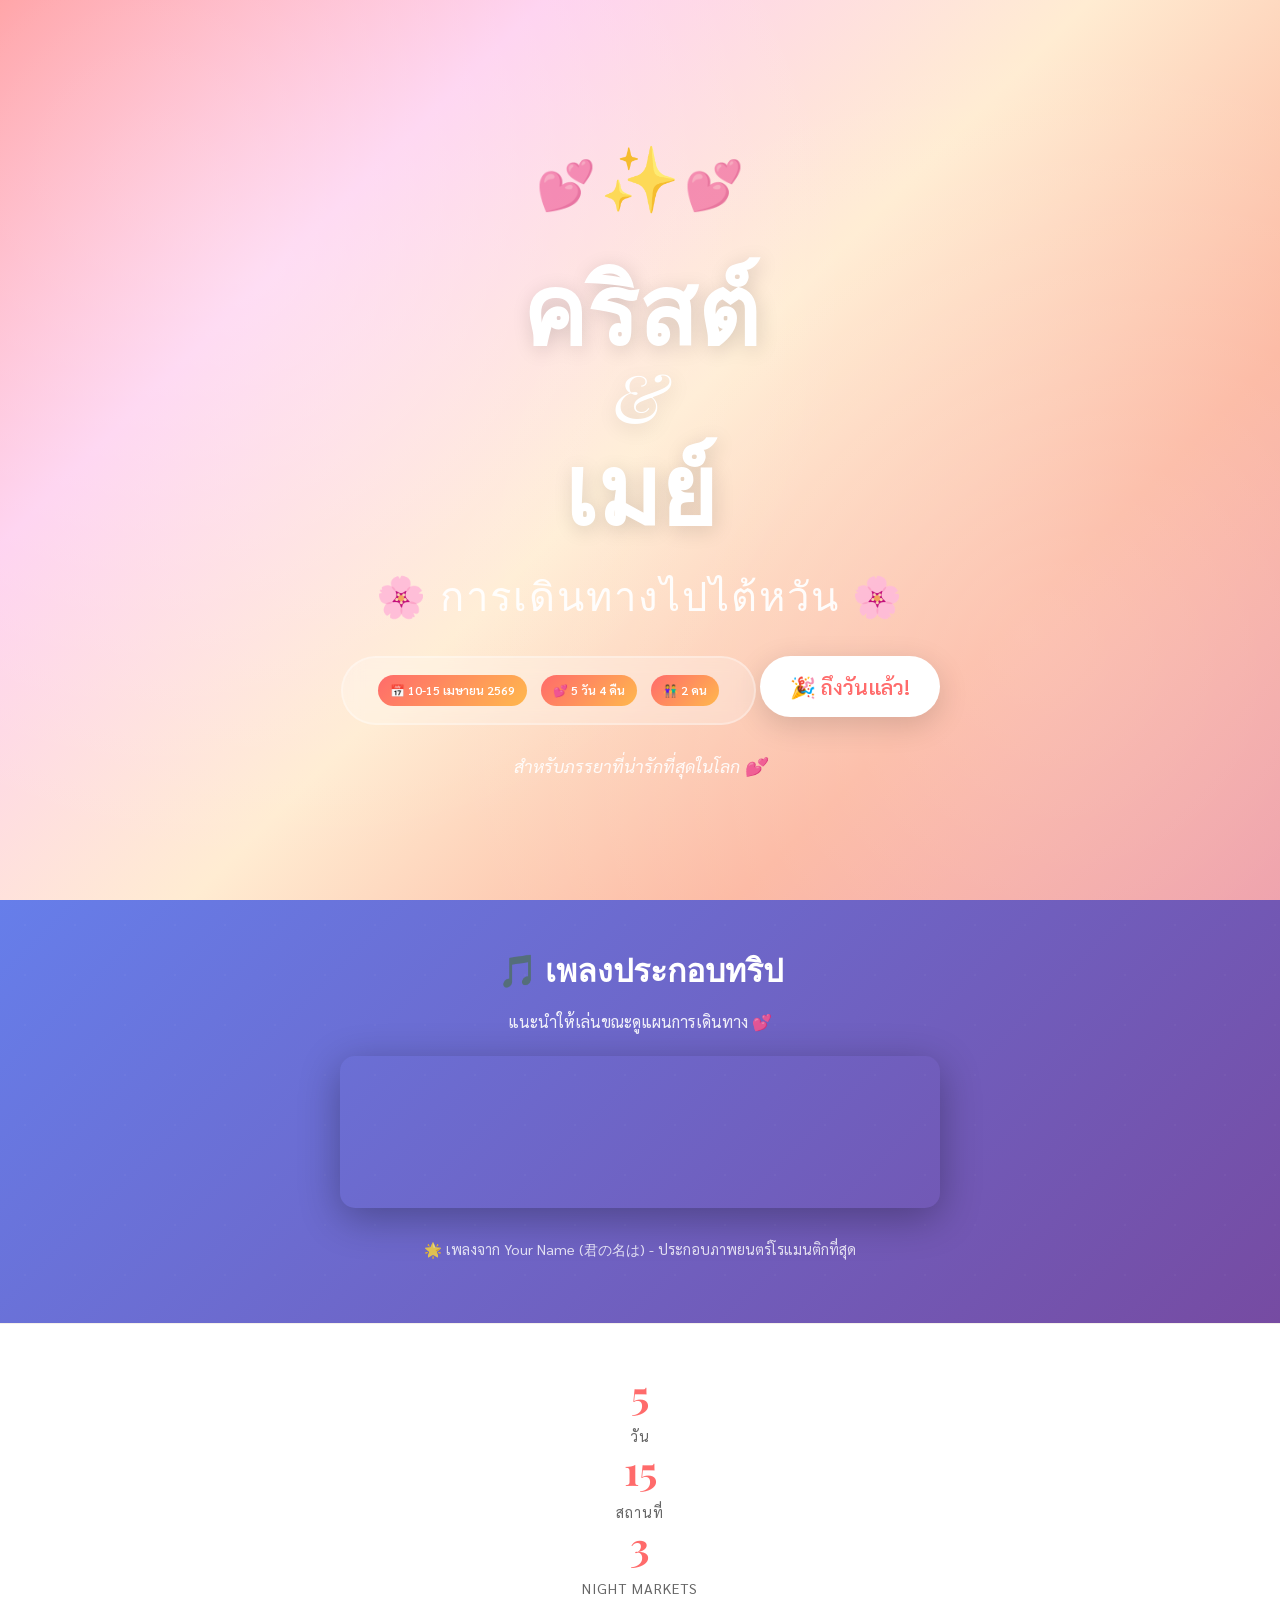
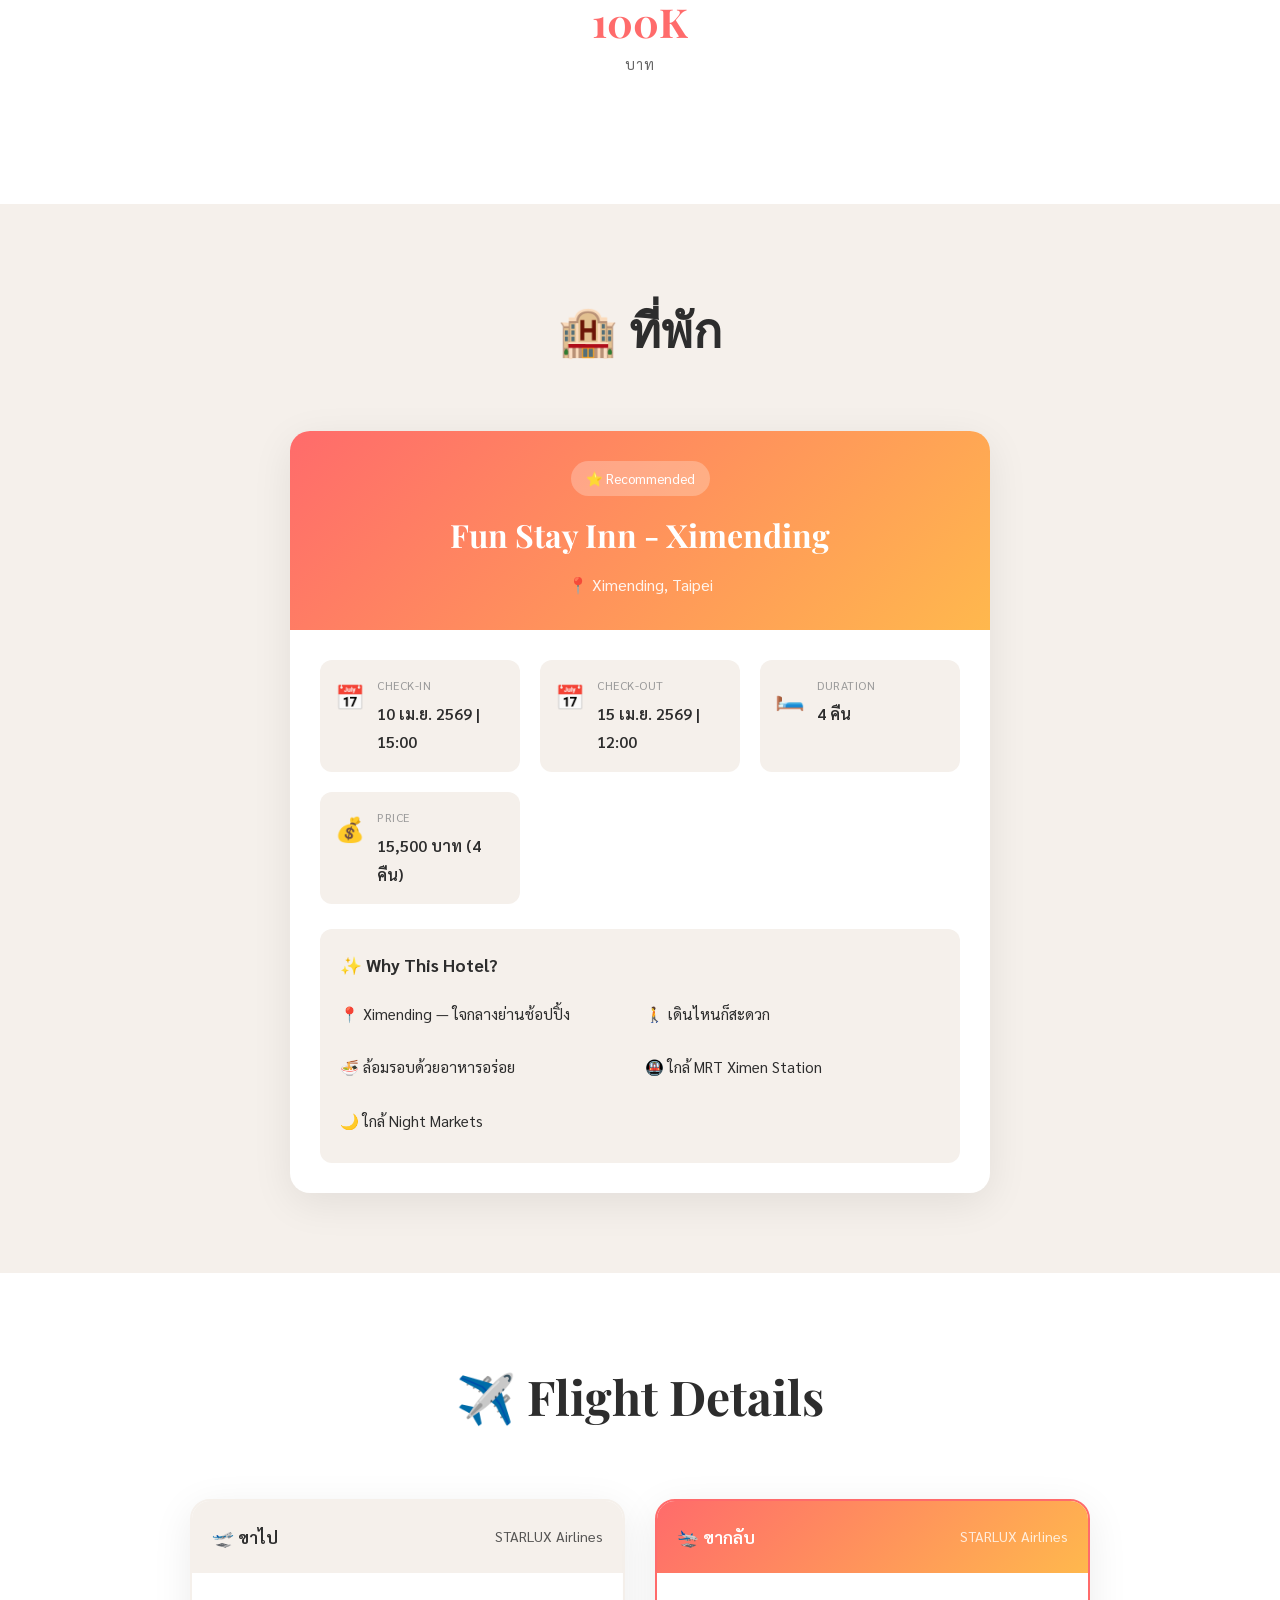
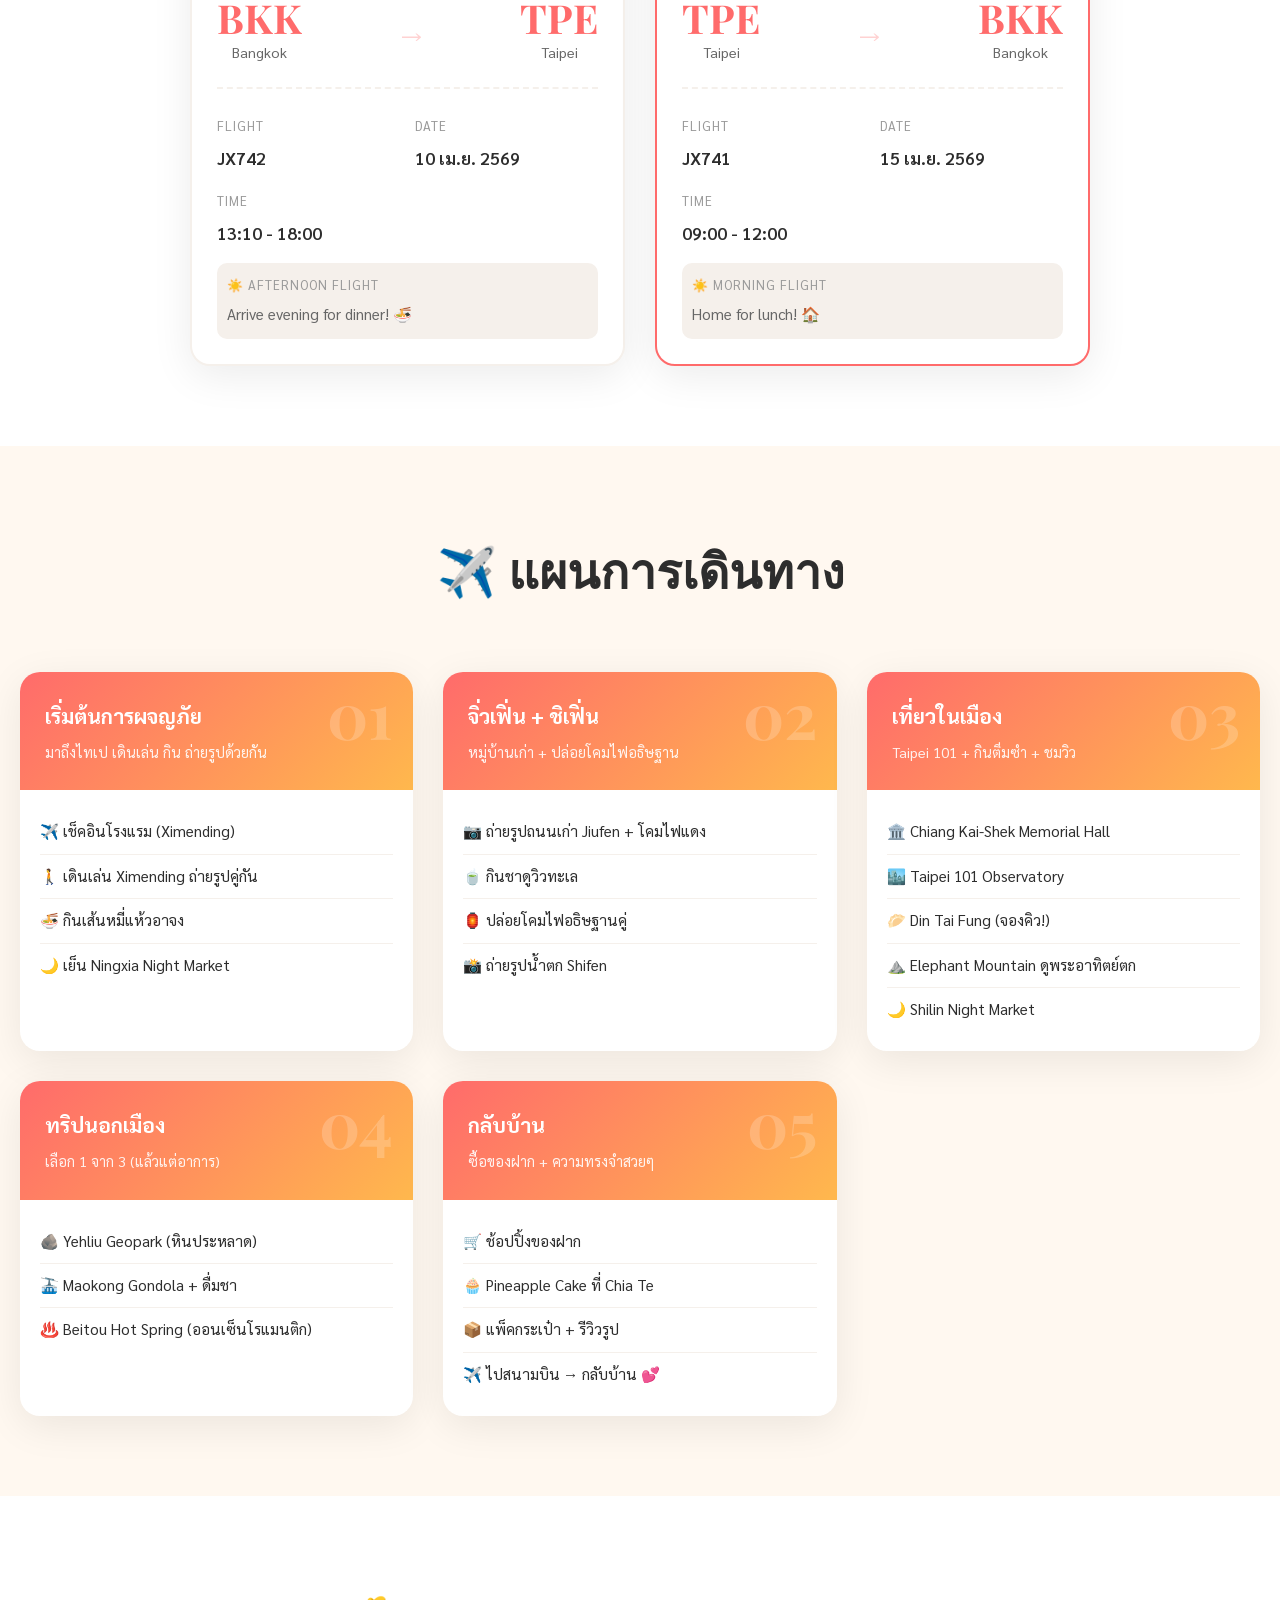
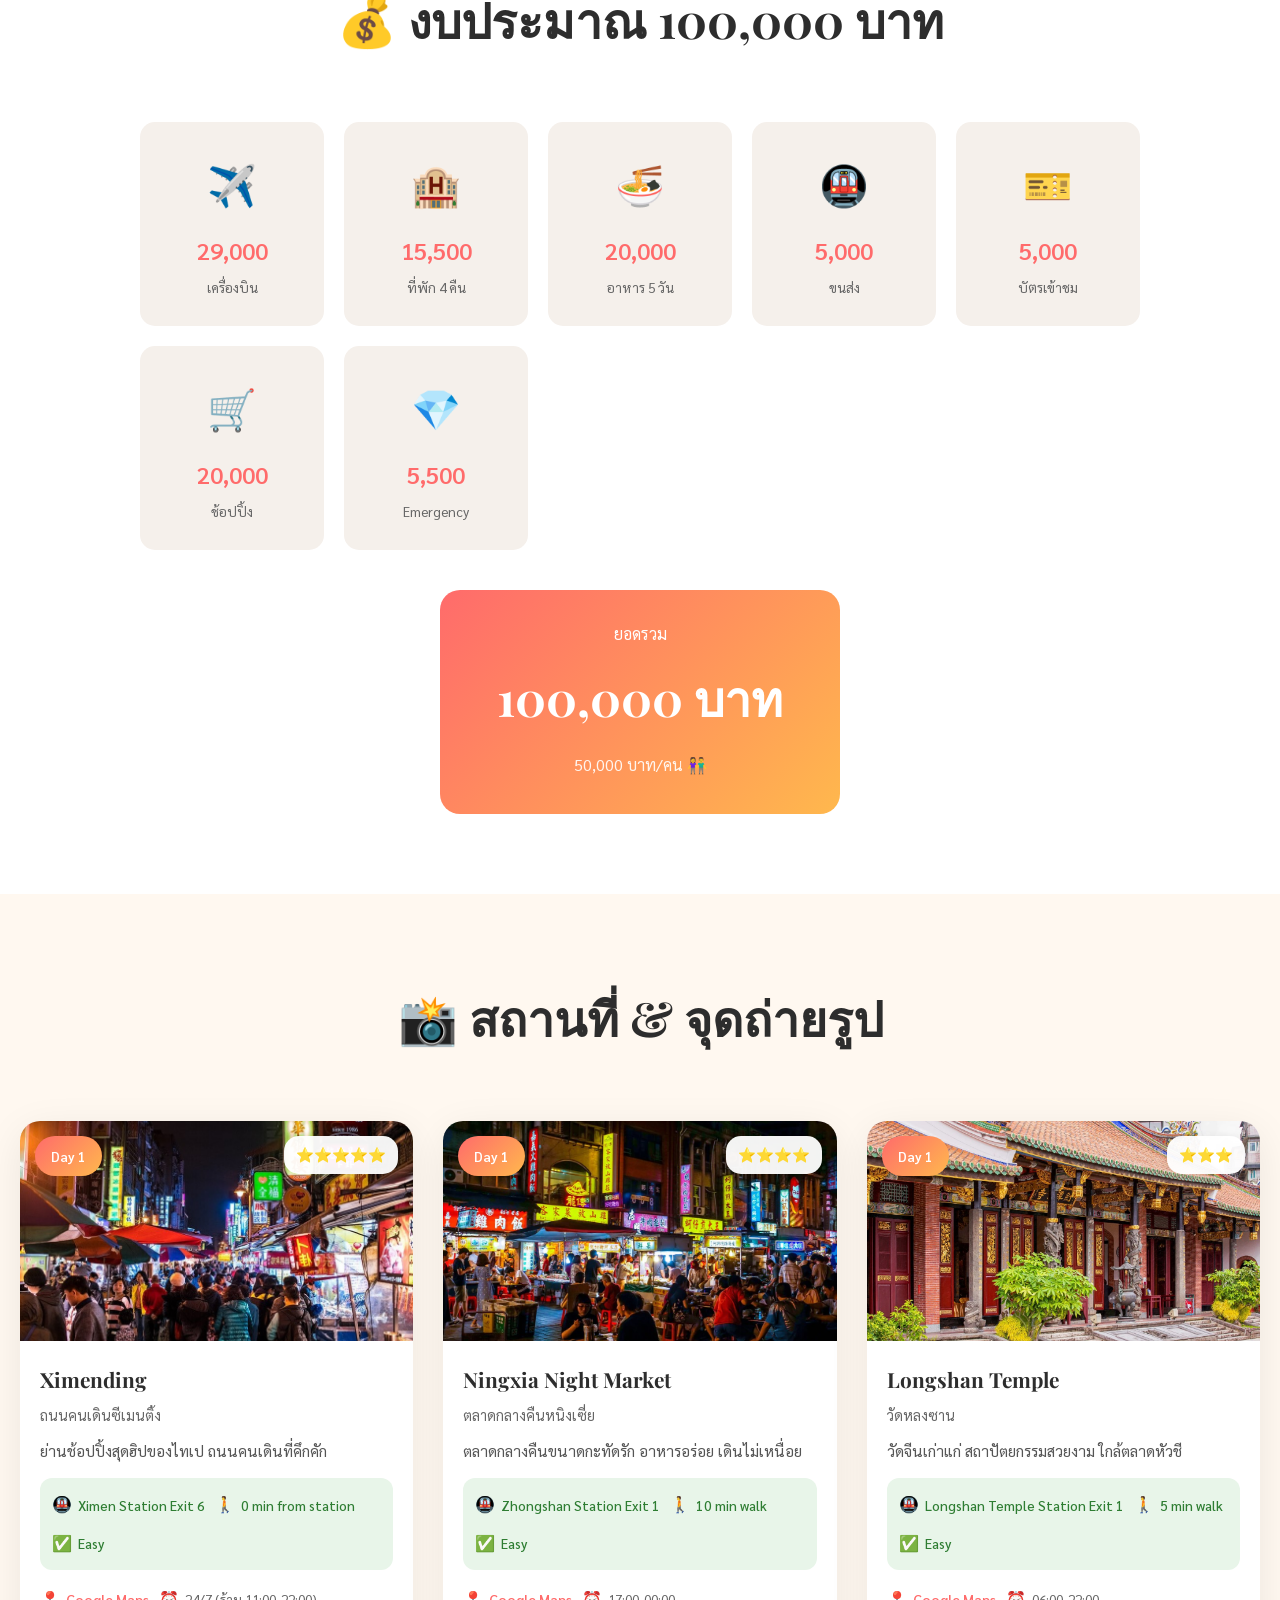
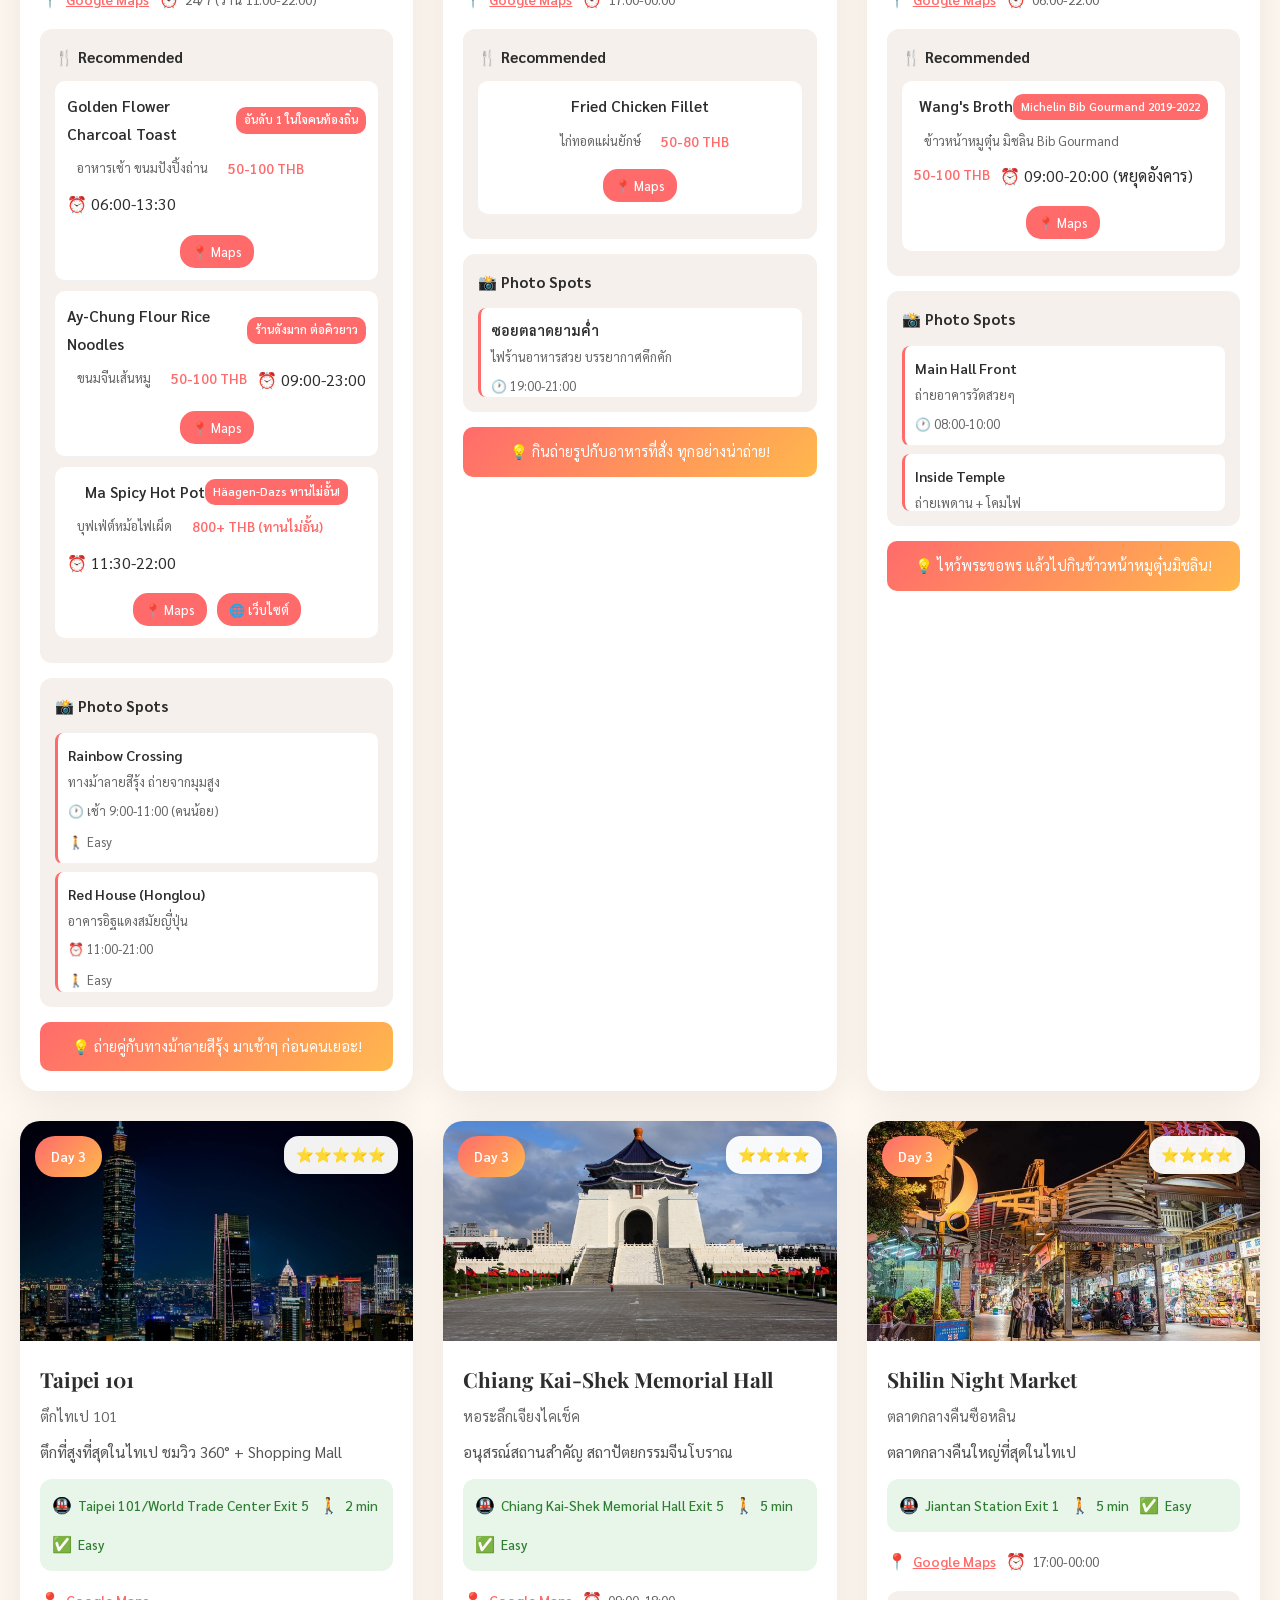
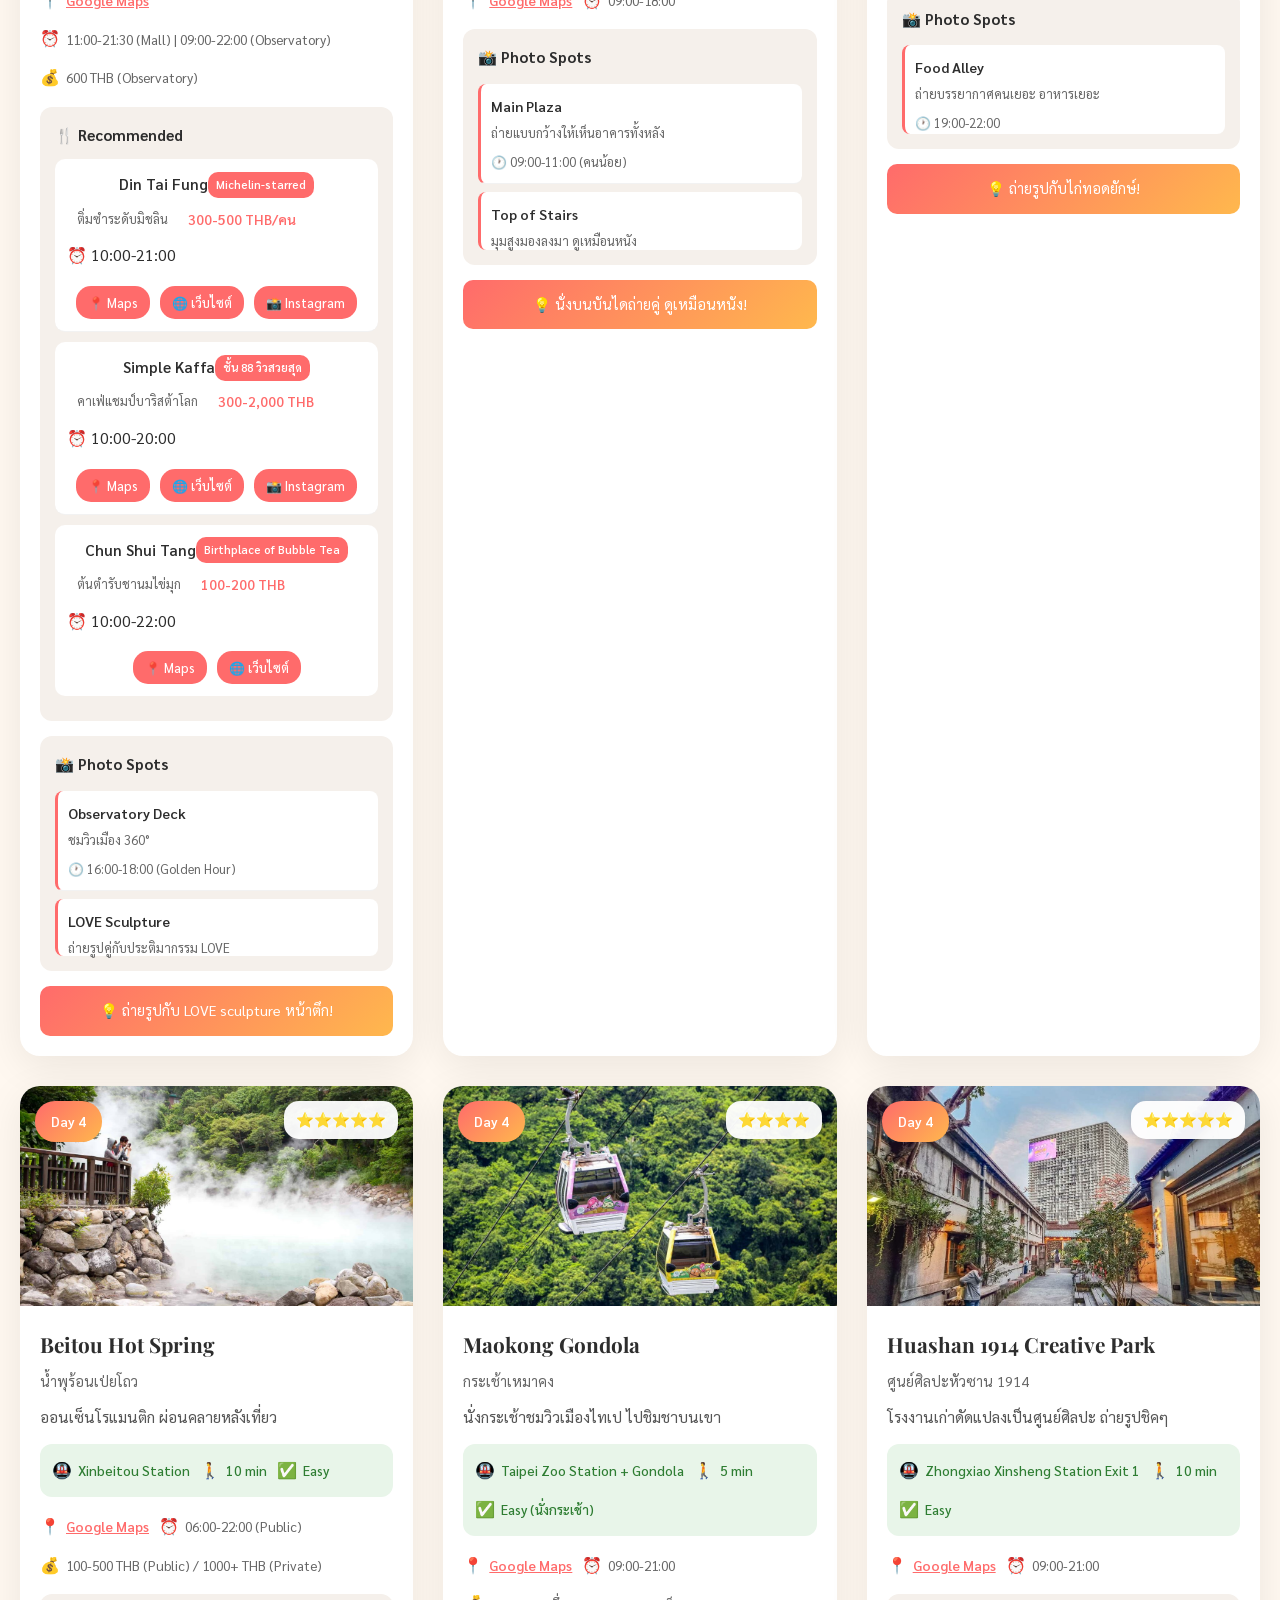
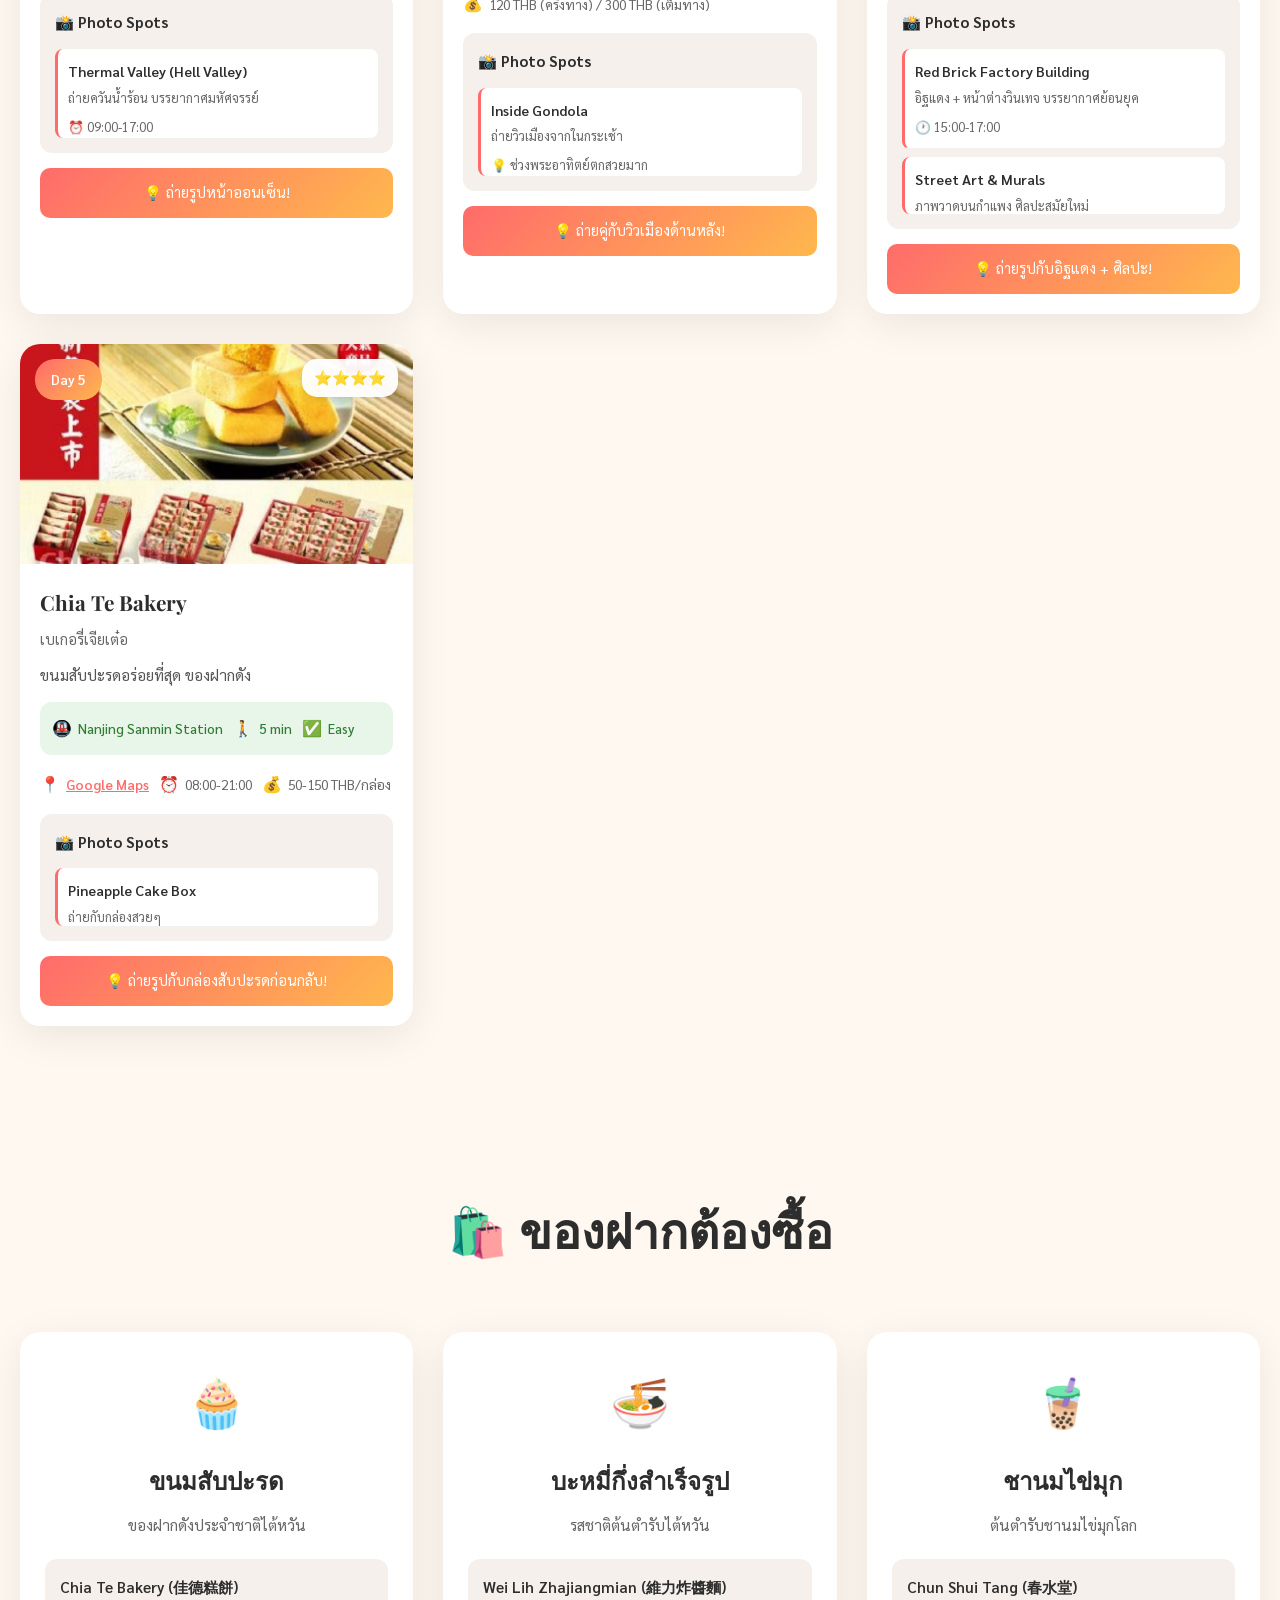
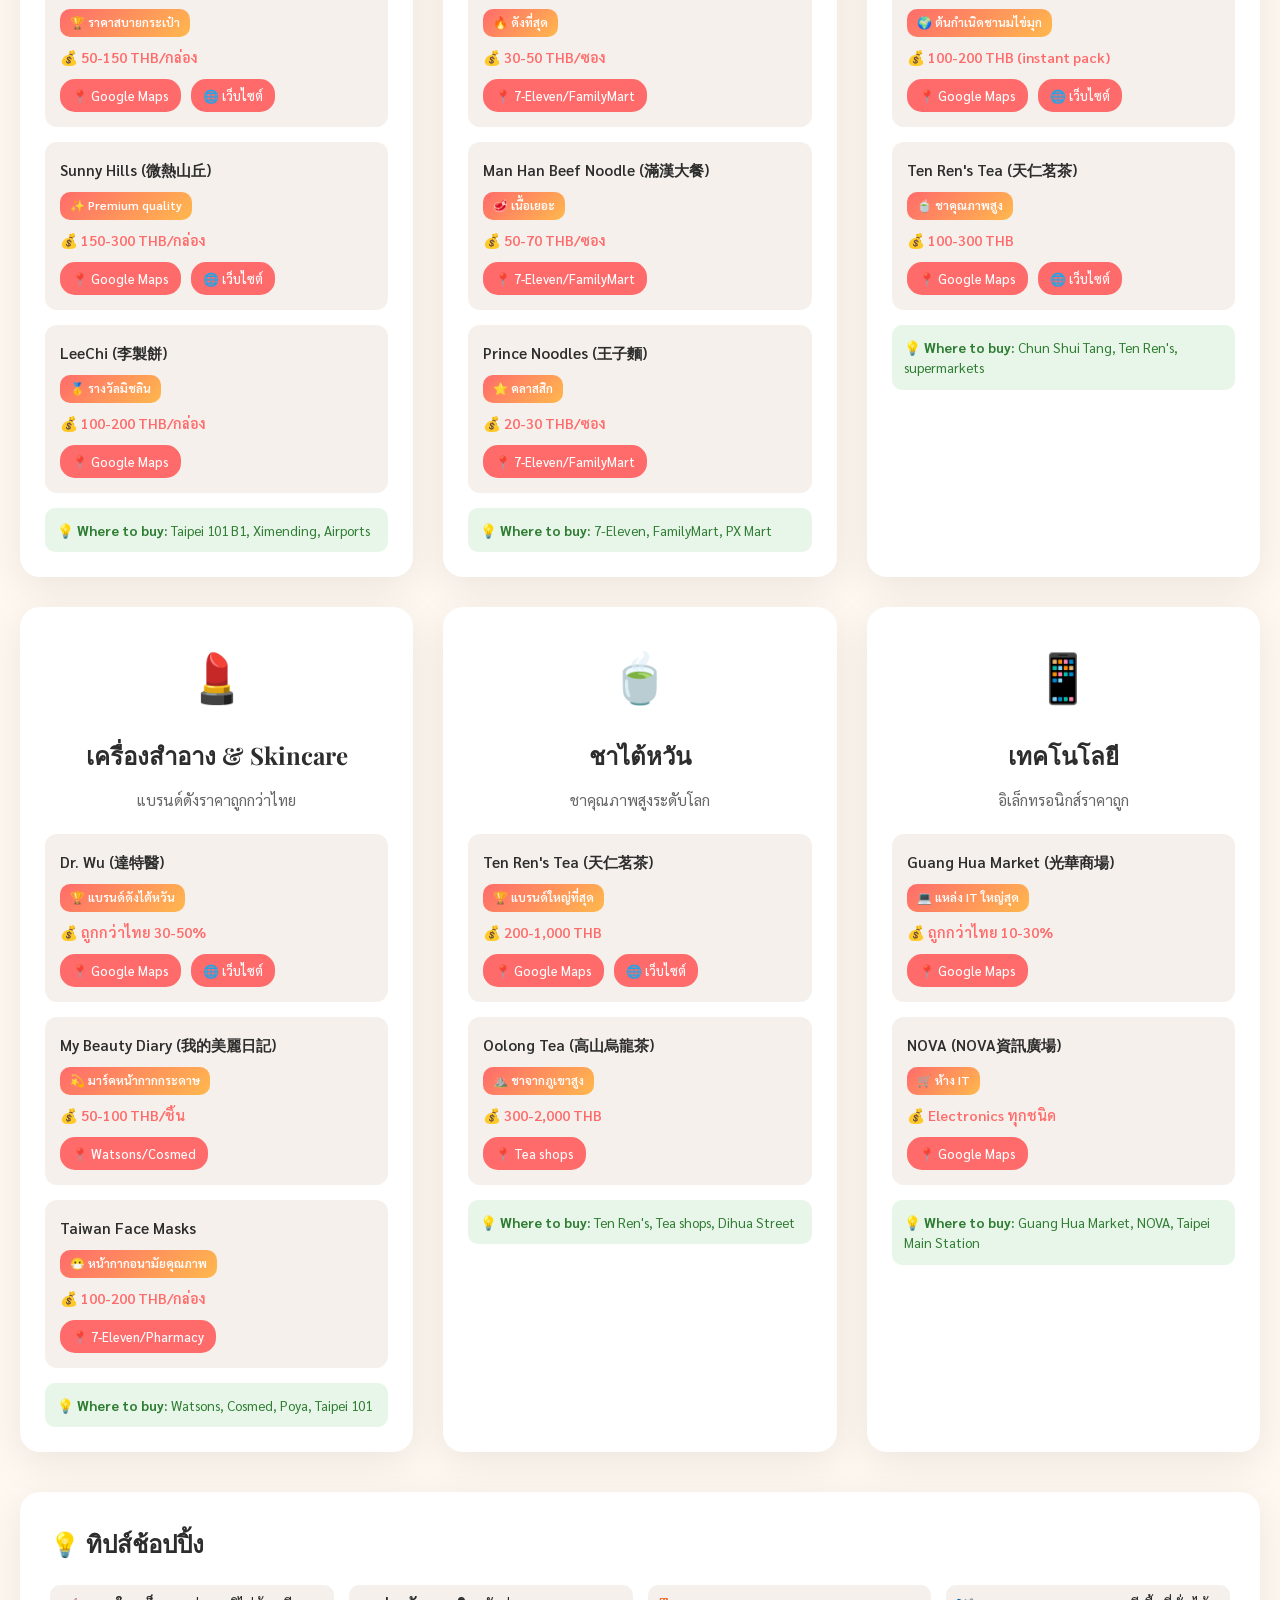
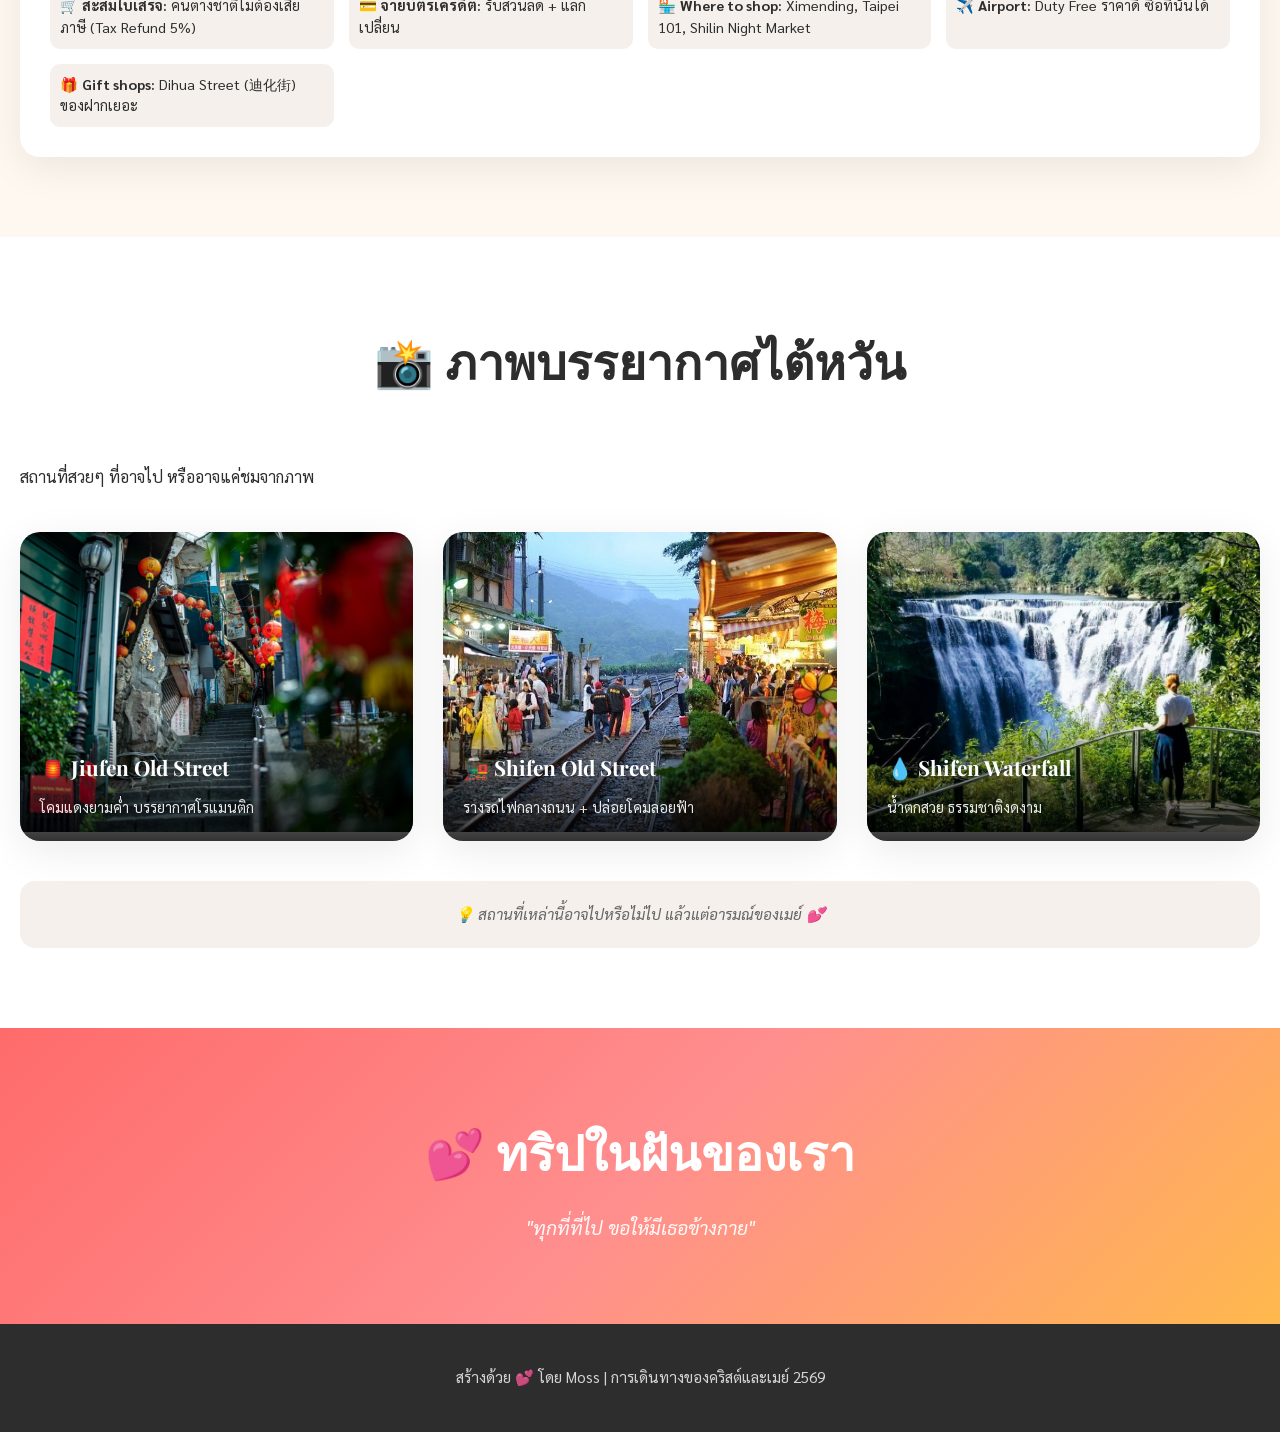
==== commit 15655727: "🌟 Your Name Theme: Shooting Stars + Music Player ✨ อัพเดท: - ⭐ Twinkling stars background (100 ดาวกร" ====
--- a/index.html
+++ b/index.html
@@ -10,6 +10,14 @@
     <link rel="stylesheet" href="style.css">
 </head>
 <body>
+    <!-- Shooting Stars (Your Name Theme) -->
+    <div class="shooting-star"></div>
+    <div class="shooting-star"></div>
+    <div class="shooting-star"></div>
+
+    <!-- Twinkling Stars Background -->
+    <div class="stars" id="stars-container"></div>
+
     <!-- Floating Stickers Background -->
     <div class="floating-stickers">
         <span class="sticker">💕</span>
@@ -60,6 +68,23 @@
         </div>
     </section>
 
+    <!-- Music Player Section (Your Name Theme) -->
+    <section class="music-player">
+        <h2>🎵 เพลงประกอบทริป</h2>
+        <p>แนะนำให้เล่นขณะดูแผนการเดินทาง 💕</p>
+
+        <div class="music-container">
+            <iframe class="youtube-player" width="100%" height="152"
+                src="https://www.youtube.com/embed/videoseries?list=PLdA-POYq1qwlw6f4fJcYqXP5jE9ZQZ6vZ"
+                frameborder="0" allow="autoplay; encrypted-media" allowfullscreen>
+            </iframe>
+        </div>
+
+        <p class="music-note" style="margin-top: 20px; font-size: 0.9rem; opacity: 0.8;">
+            🌟 เพลงจาก Your Name (君の名は) - ประกอบภาพยนตร์โรแมนติกที่สุด
+        </p>
+    </section>
+
     <!-- Stats Section -->
     <section class="stats">
         <div class="stat">
--- a/style.css
+++ b/style.css
@@ -20,6 +20,77 @@
     background: var(--cream);
     color: var(--charcoal);
     line-height: 1.8;
+}
+
+/* ========== YOUR NAME THEME ========== */
+/* Shooting Stars Animation */
+.shooting-star {
+    position: fixed;
+    width: 100px;
+    height: 2px;
+    background: linear-gradient(90deg, #fff, transparent);
+    opacity: 0;
+    animation: shoot 3s ease-in-out infinite;
+    z-index: 999;
+    pointer-events: none;
+}
+
+.shooting-star:nth-child(1) {
+    top: 10%;
+    left: 20%;
+    animation-delay: 0s;
+}
+
+.shooting-star:nth-child(2) {
+    top: 30%;
+    left: 60%;
+    animation-delay: 1.5s;
+}
+
+.shooting-star:nth-child(3) {
+    top: 50%;
+    left: 40%;
+    animation-delay: 3s;
+}
+
+@keyframes shoot {
+    0% {
+        transform: translateX(0) translateY(0) rotate(-45deg);
+        opacity: 1;
+    }
+    70% {
+        opacity: 1;
+    }
+    100% {
+        transform: translateX(500px) translateY(500px) rotate(-45deg);
+        opacity: 0;
+    }
+}
+
+/* Twinkling Stars Background */
+.stars {
+    position: fixed;
+    top: 0;
+    left: 0;
+    width: 100%;
+    height: 100%;
+    pointer-events: none;
+    z-index: 0;
+    background: transparent;
+}
+
+.star {
+    position: absolute;
+    width: 3px;
+    height: 3px;
+    background: white;
+    border-radius: 50%;
+    animation: twinkle 2s ease-in-out infinite;
+}
+
+@keyframes twinkle {
+    0%, 100% { opacity: 0.3; transform: scale(1); }
+    50% { opacity: 1; transform: scale(1.2); }
 }
 
 /* ========== DECORATIVE STICKERS ========== */
@@ -100,7 +171,7 @@
 /* ========== HERO SECTION ========== */
 .hero {
     min-height: 100vh;
-    background: linear-gradient(135deg, var(--coral) 0%, #FF8E8E 50%, var(--gold) 100%);
+    background: linear-gradient(135deg, #ff9a9e 0%, #fecfef 25%, #ffecd2 50%, #fcb69f 75%, #ee9ca7 100%);
     display: flex;
     align-items: center;
     justify-content: center;
@@ -1107,6 +1178,57 @@
     font-style: italic;
 }
 
+/* ========== MUSIC PLAYER SECTION ========== */
+.music-player {
+    background: linear-gradient(135deg, #667eea 0%, #764ba2 100%);
+    padding: 40px 20px;
+    text-align: center;
+    color: white;
+    position: relative;
+    overflow: hidden;
+}
+
+.music-player::before {
+    content: '';
+    position: absolute;
+    top: 0;
+    left: 0;
+    width: 100%;
+    height: 100%;
+    background: radial-gradient(circle, rgba(255,255,255,0.1) 1px, transparent 1px);
+    background-size: 50px 50px;
+    opacity: 0.3;
+}
+
+.music-player h2 {
+    font-family: 'Playfair Display', serif;
+    font-size: 2rem;
+    margin-bottom: 10px;
+    position: relative;
+    z-index: 1;
+}
+
+.music-player p {
+    font-size: 1rem;
+    opacity: 0.9;
+    margin-bottom: 20px;
+    position: relative;
+    z-index: 1;
+}
+
+.music-container {
+    max-width: 600px;
+    margin: 0 auto;
+    position: relative;
+    z-index: 1;
+}
+
+.youtube-player {
+    border-radius: 15px;
+    overflow: hidden;
+    box-shadow: 0 10px 40px rgba(0,0,0,0.3);
+}
+
 /* ========== CTA SECTION ========== */
 .cta {
     text-align: center;
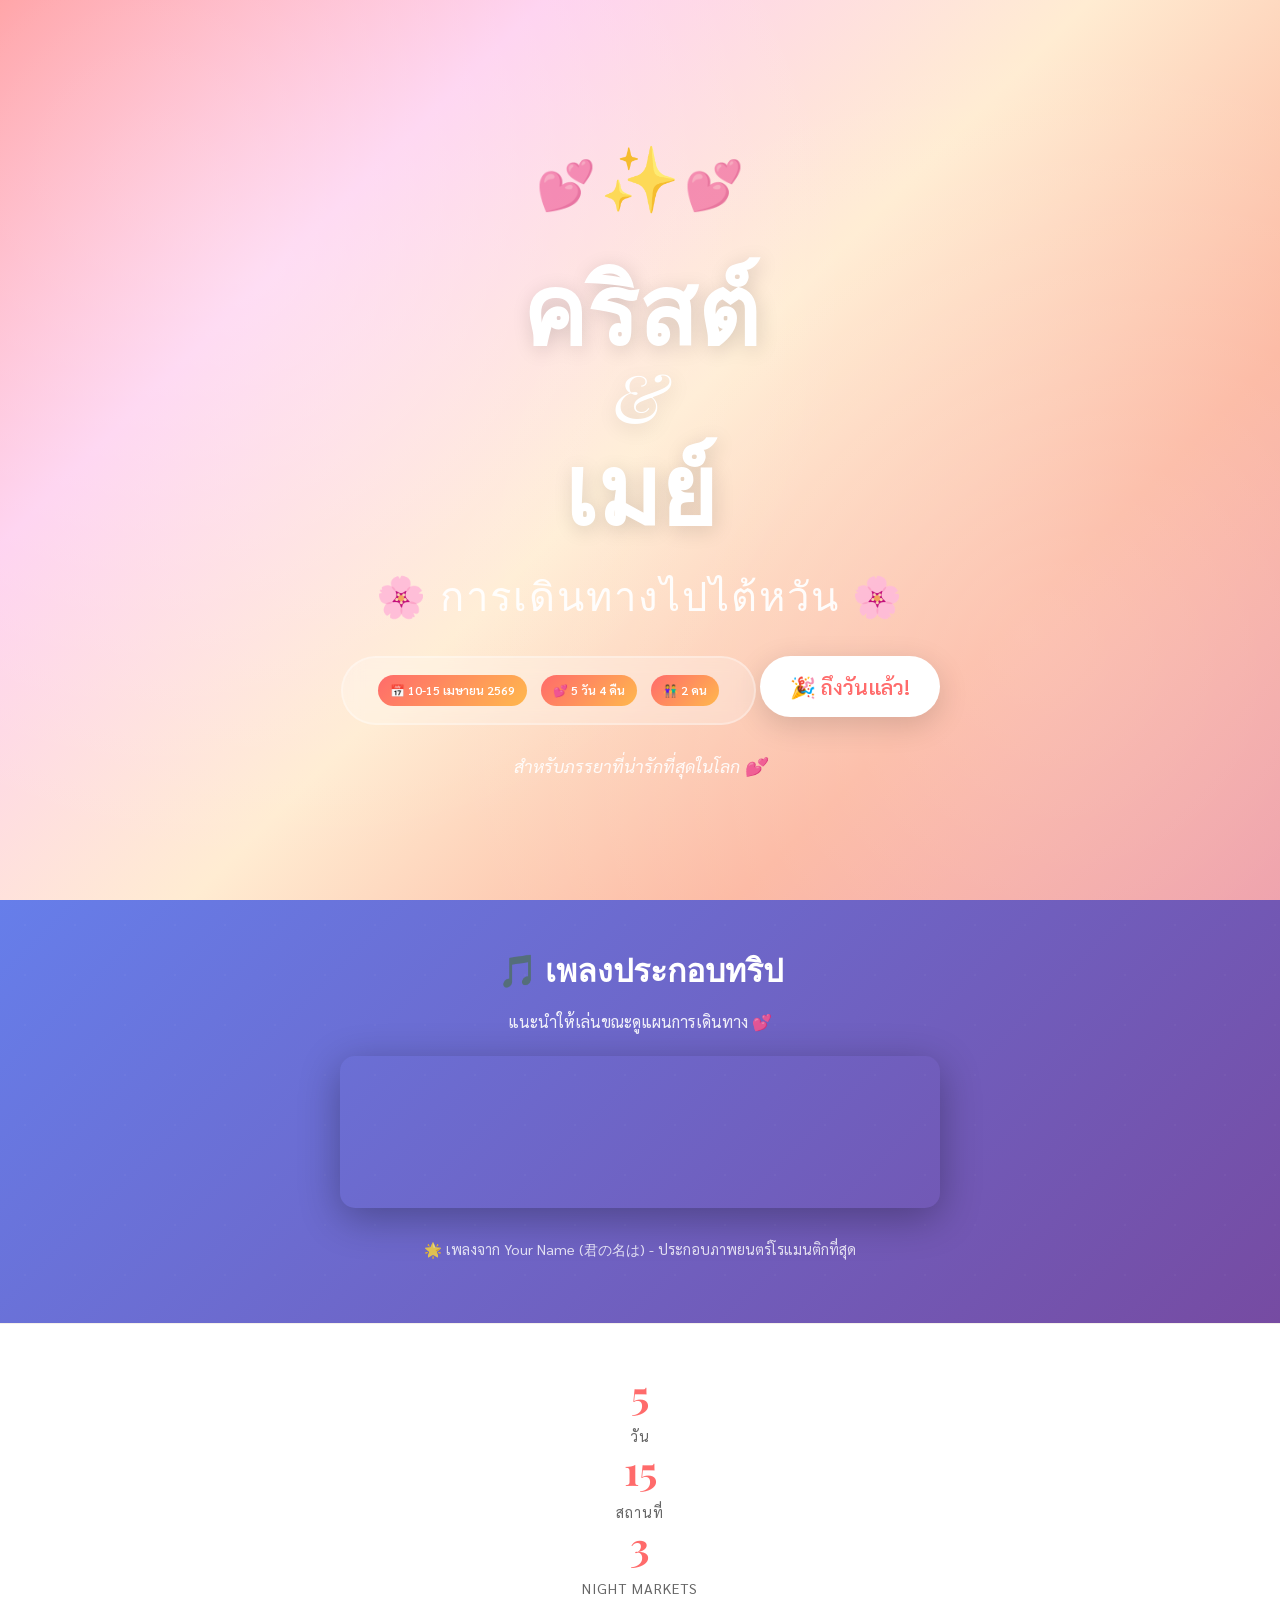
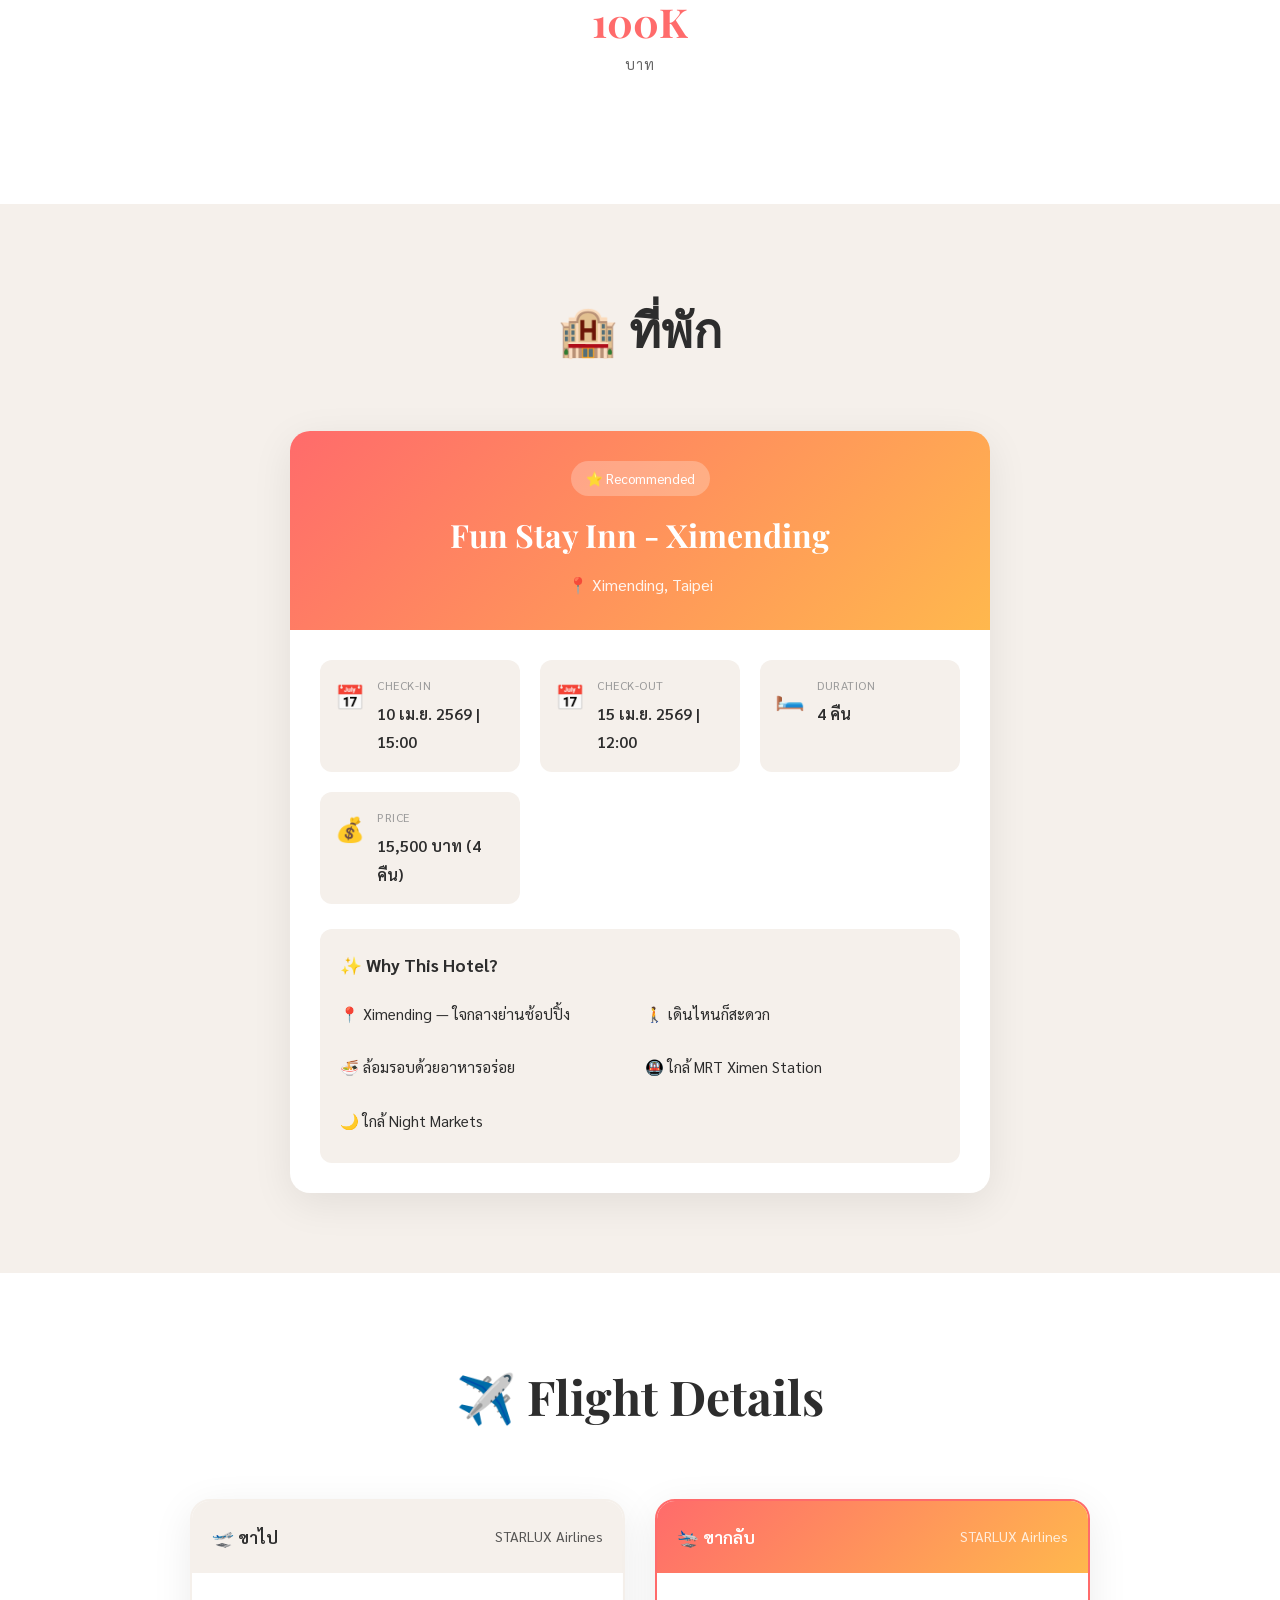
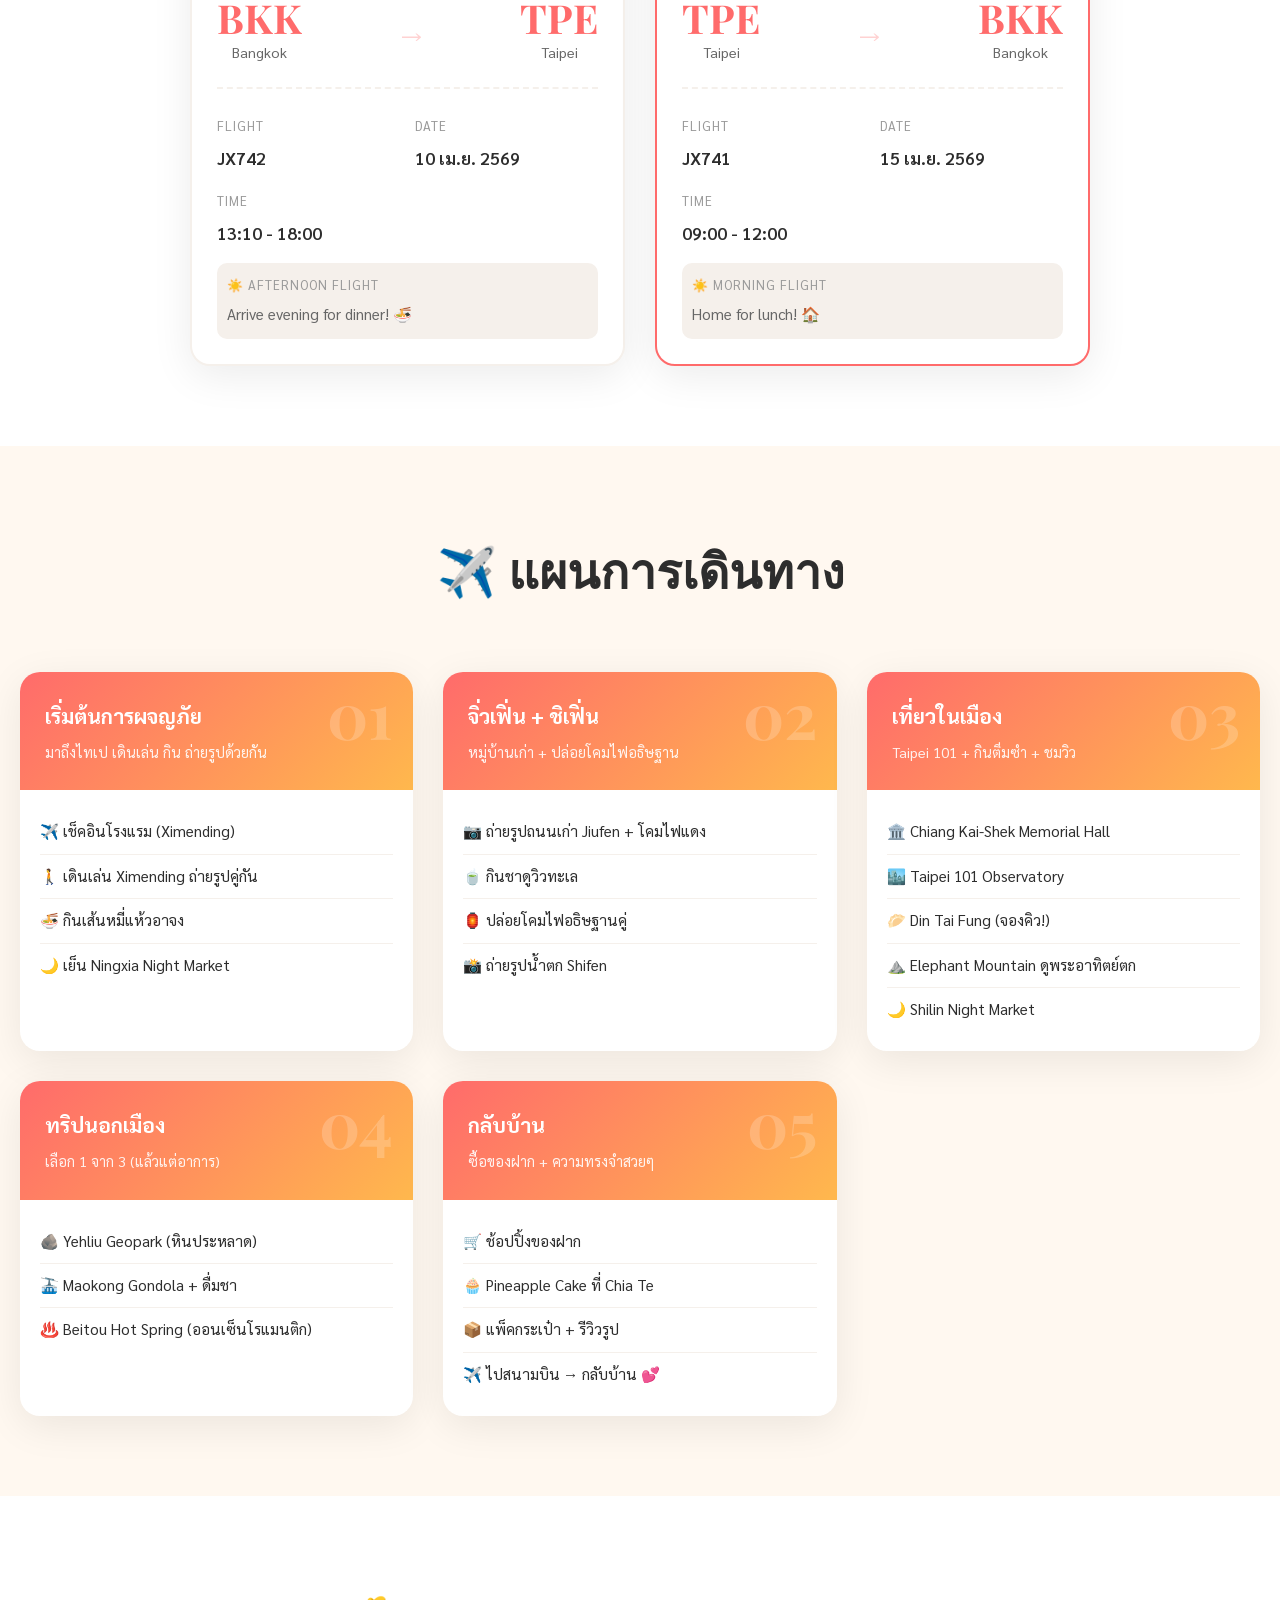
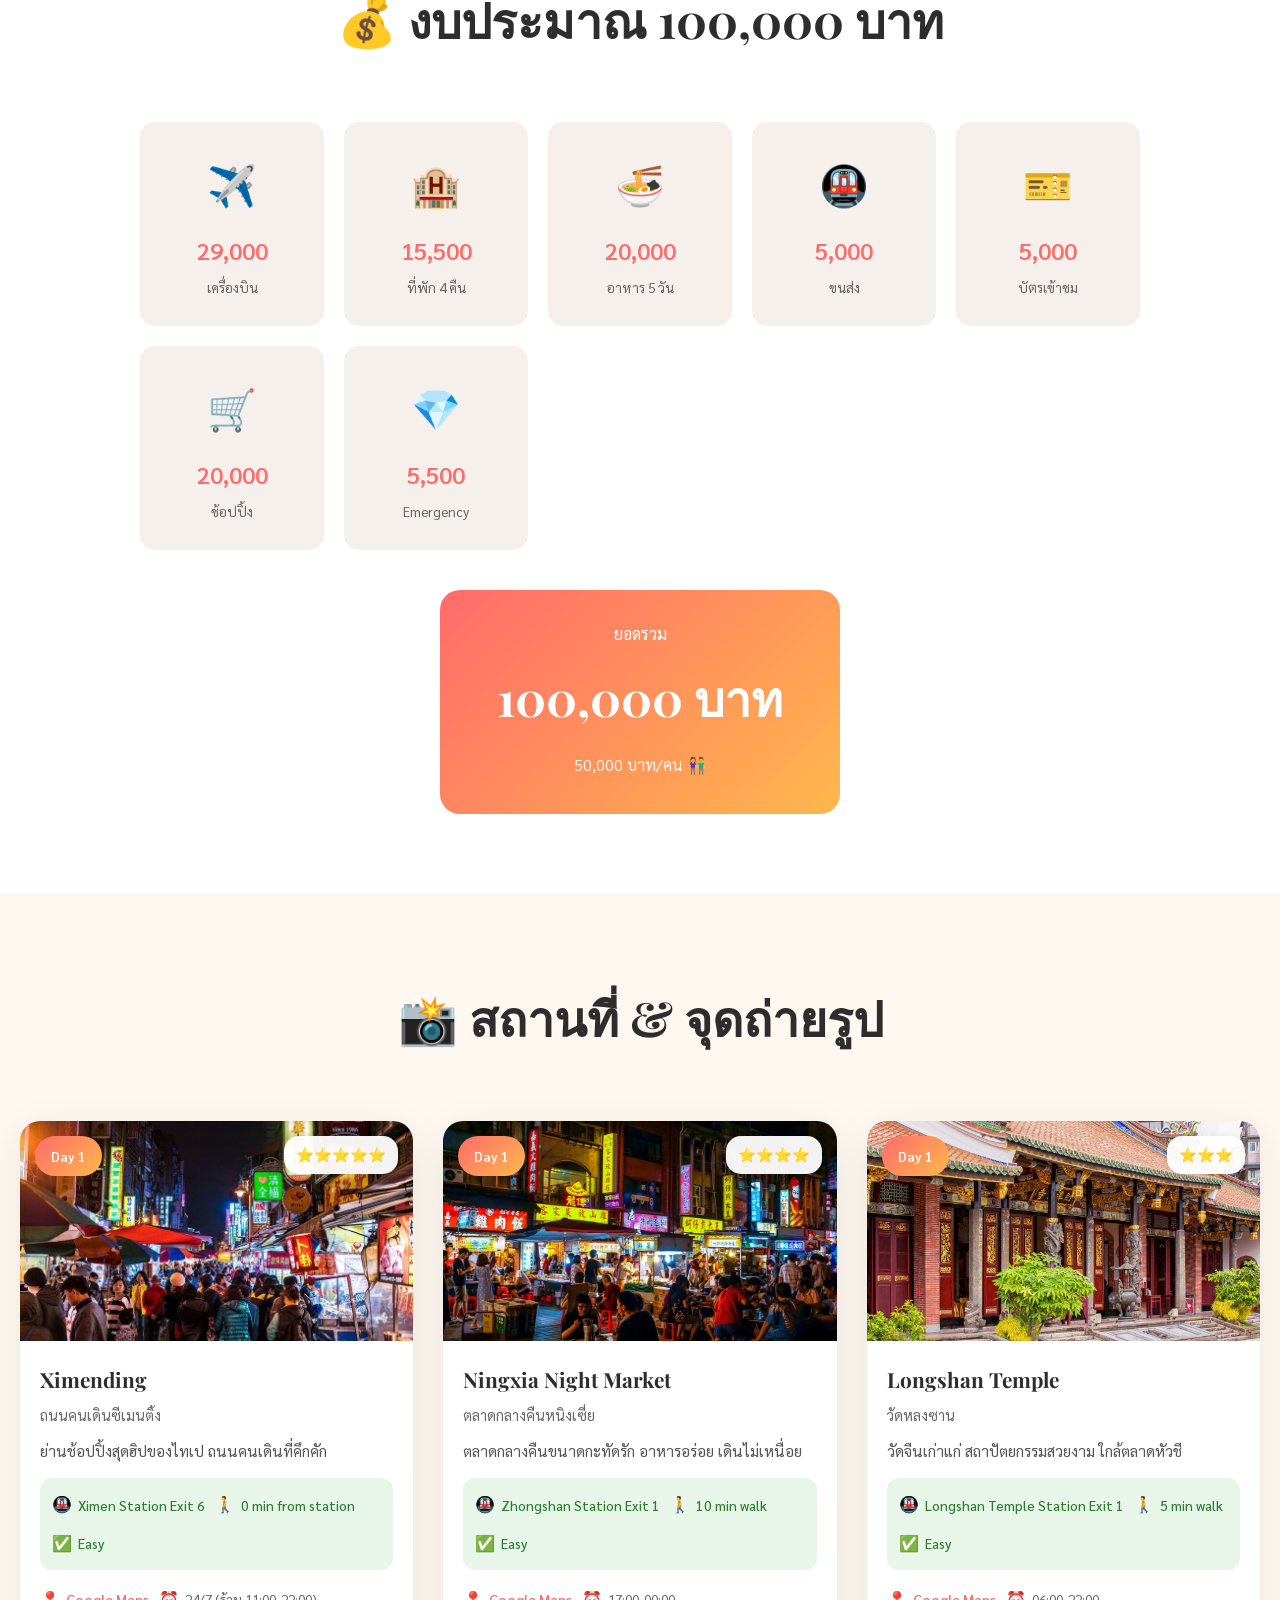
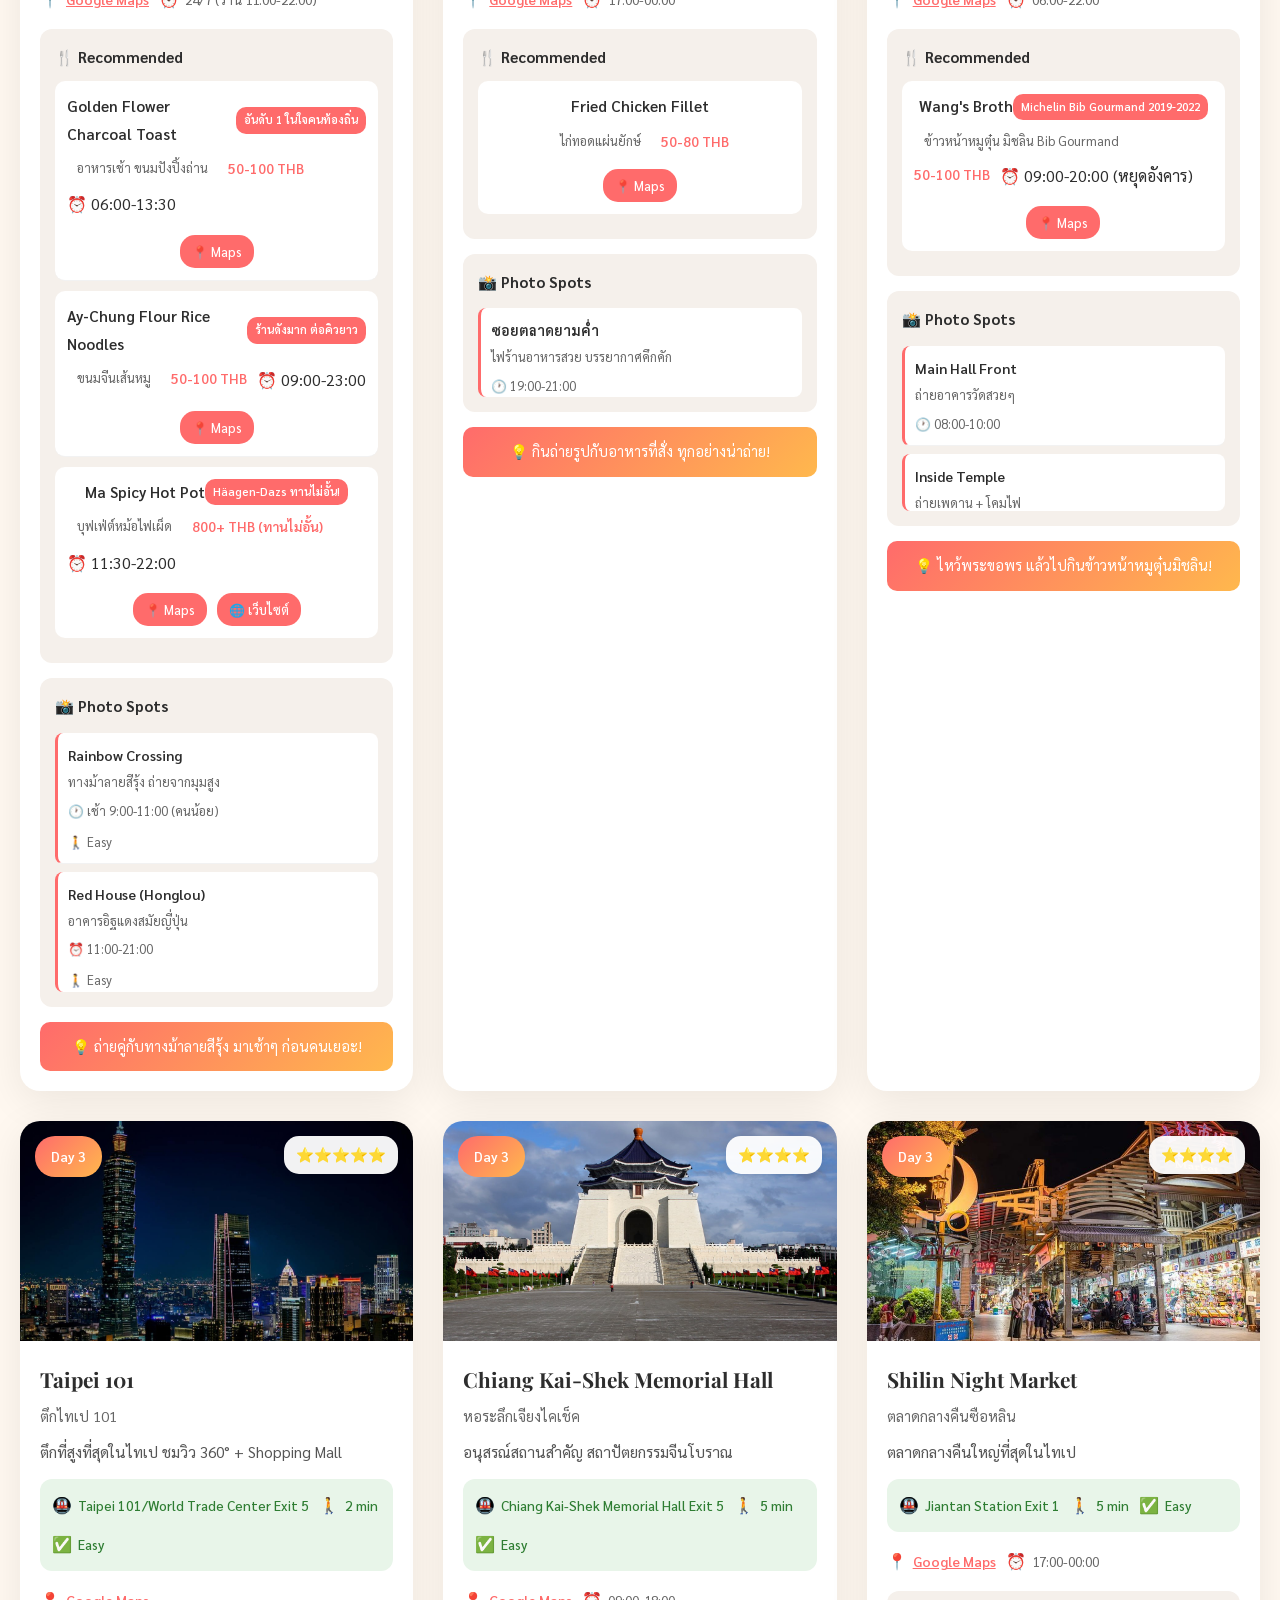
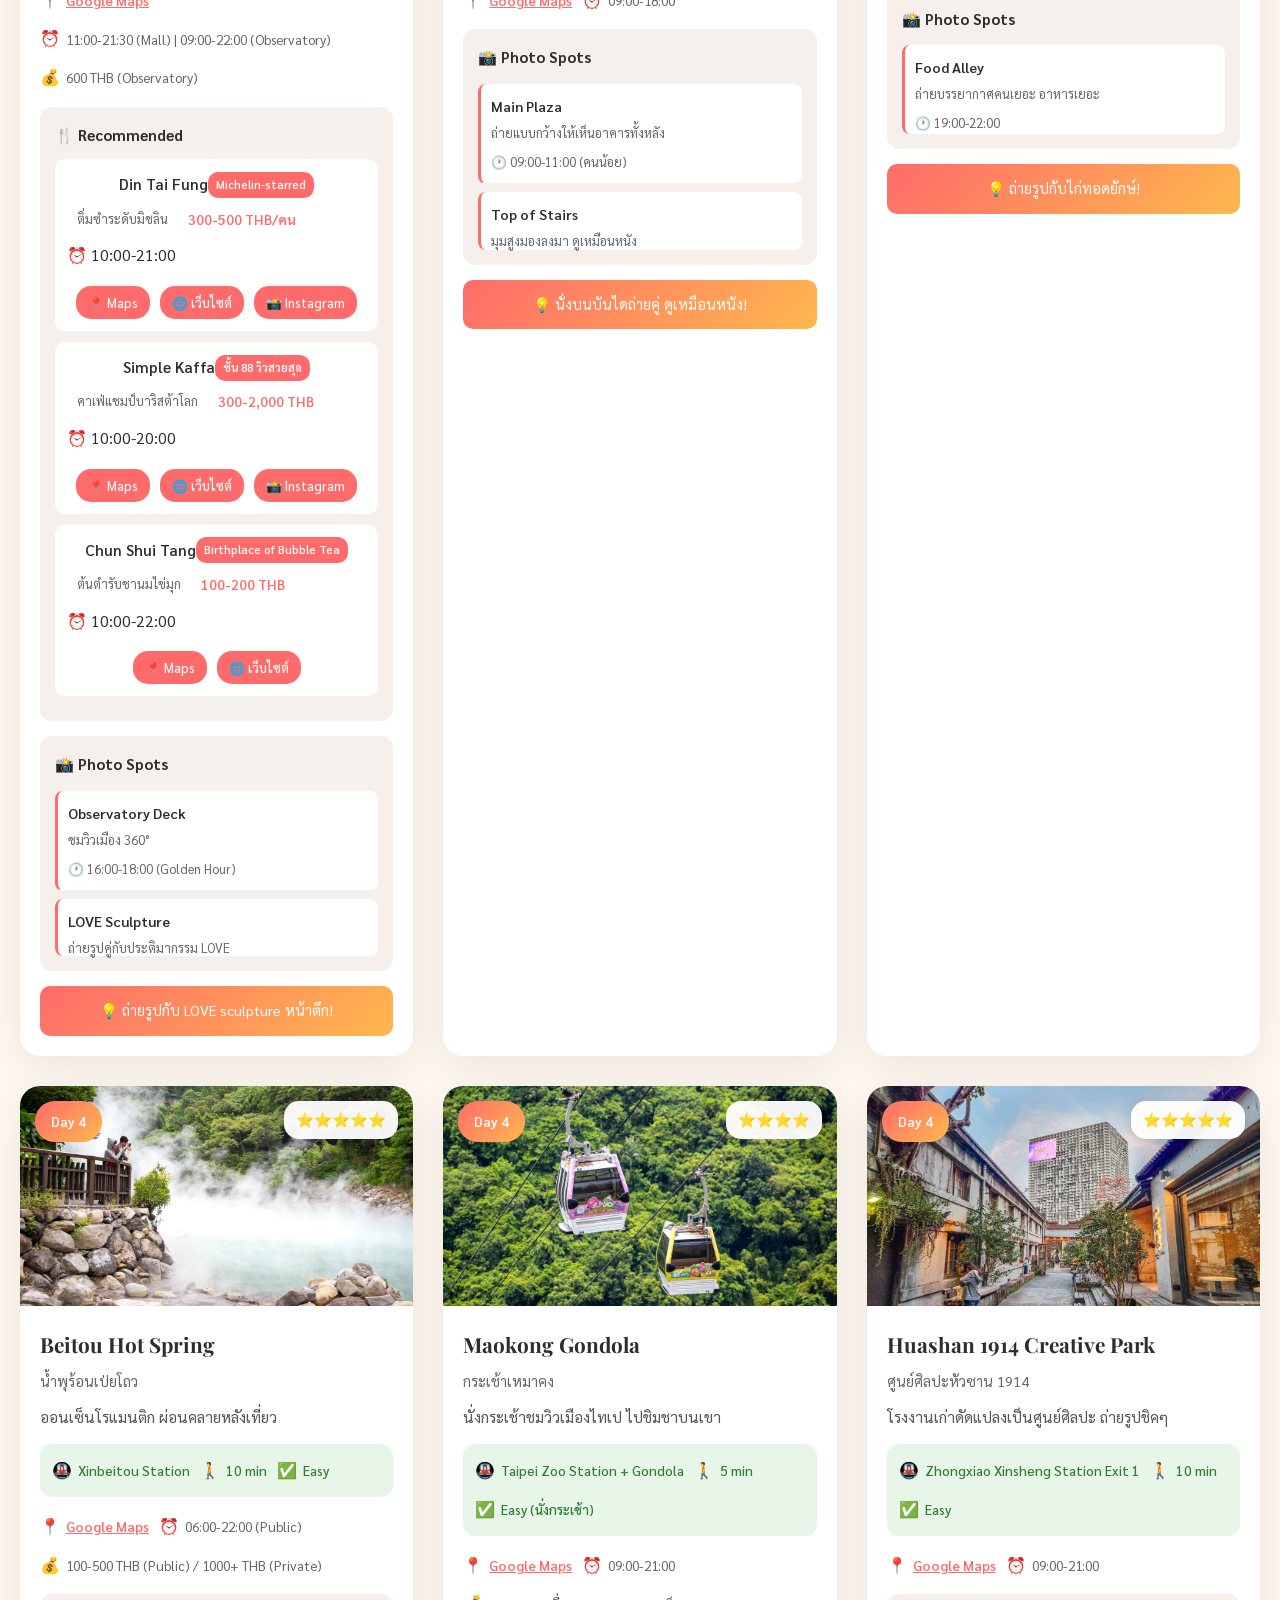
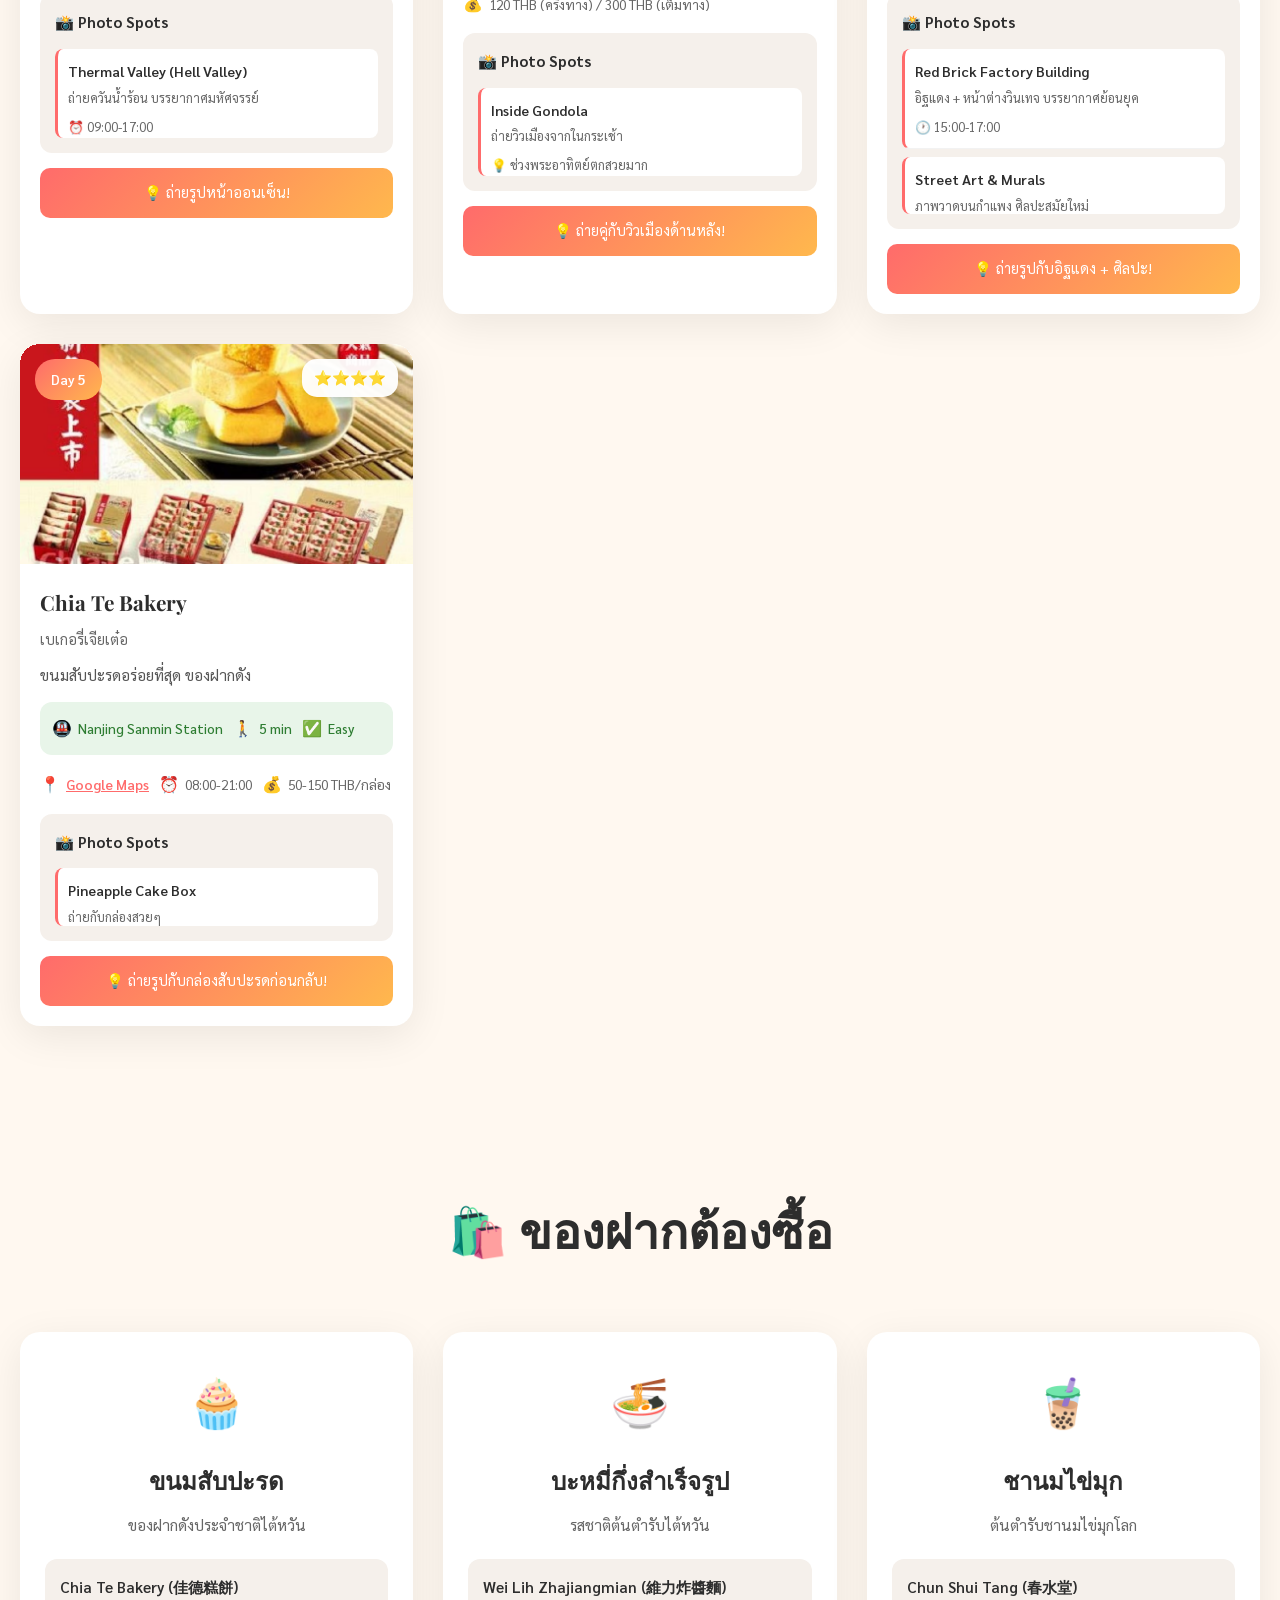
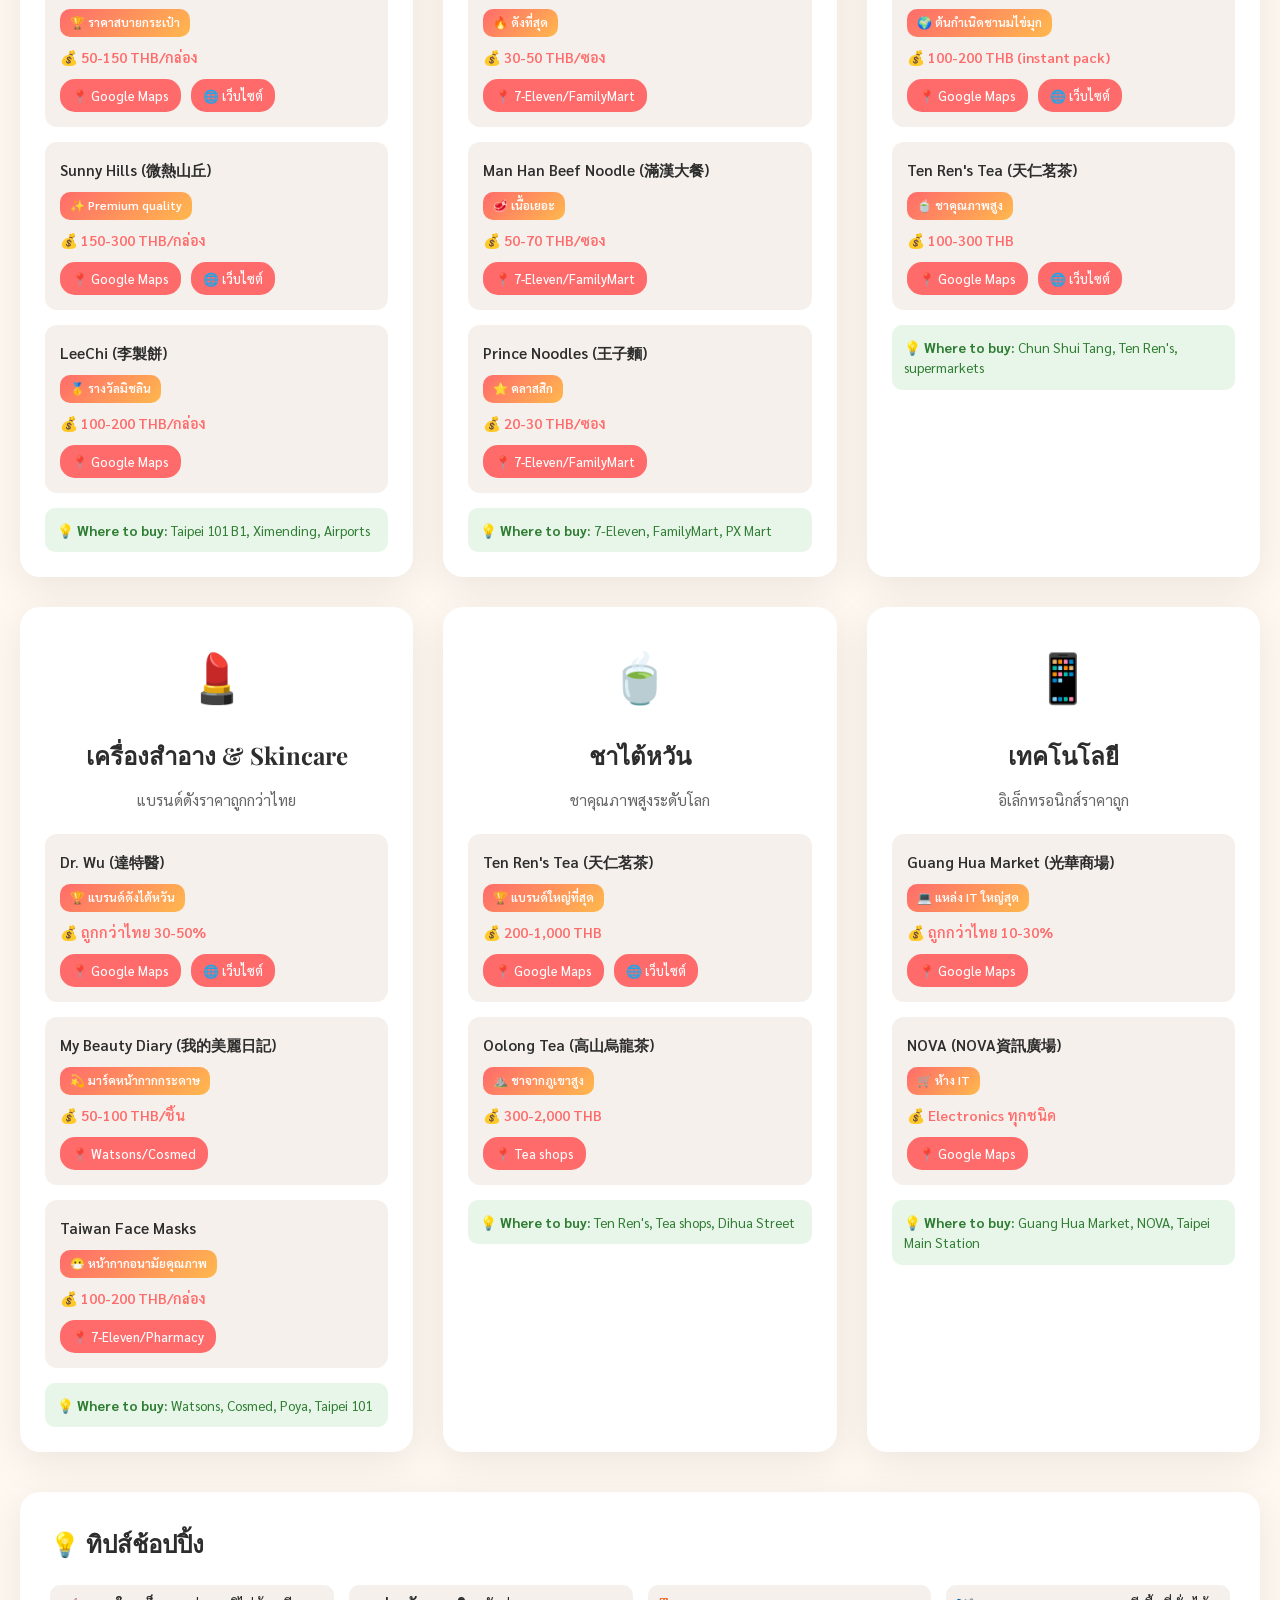
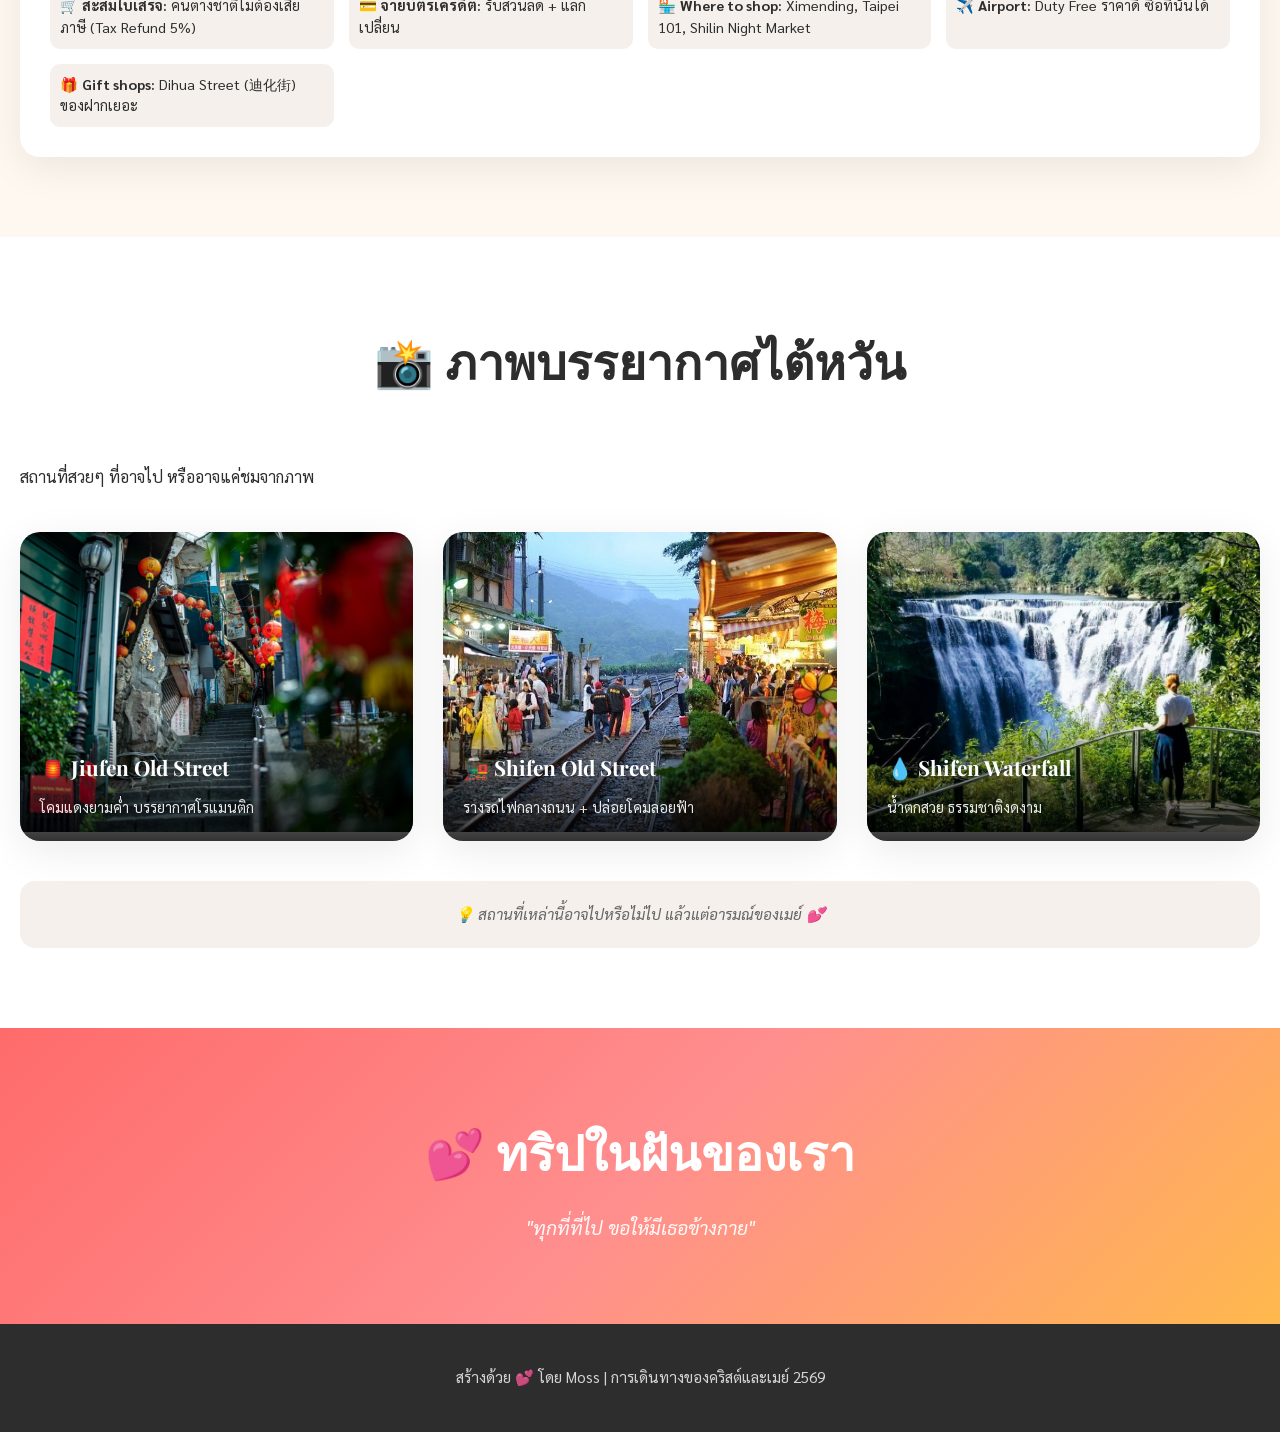
==== commit f3e172e5: "🎵 แก้ไขเพลง Your Name: เปลี่ยนเป็น Official MV ✅ ใช้ RADWIMPS - Zen Zen Zense (movie ver.) 📺 Video I" ====
--- a/index.html
+++ b/index.html
@@ -75,7 +75,7 @@
 
         <div class="music-container">
             <iframe class="youtube-player" width="100%" height="152"
-                src="https://www.youtube.com/embed/videoseries?list=PLdA-POYq1qwlw6f4fJcYqXP5jE9ZQZ6vZ"
+                src="https://www.youtube.com/embed/PDSkFeMVNFs?rel=0&showinfo=0"
                 frameborder="0" allow="autoplay; encrypted-media" allowfullscreen>
             </iframe>
         </div>
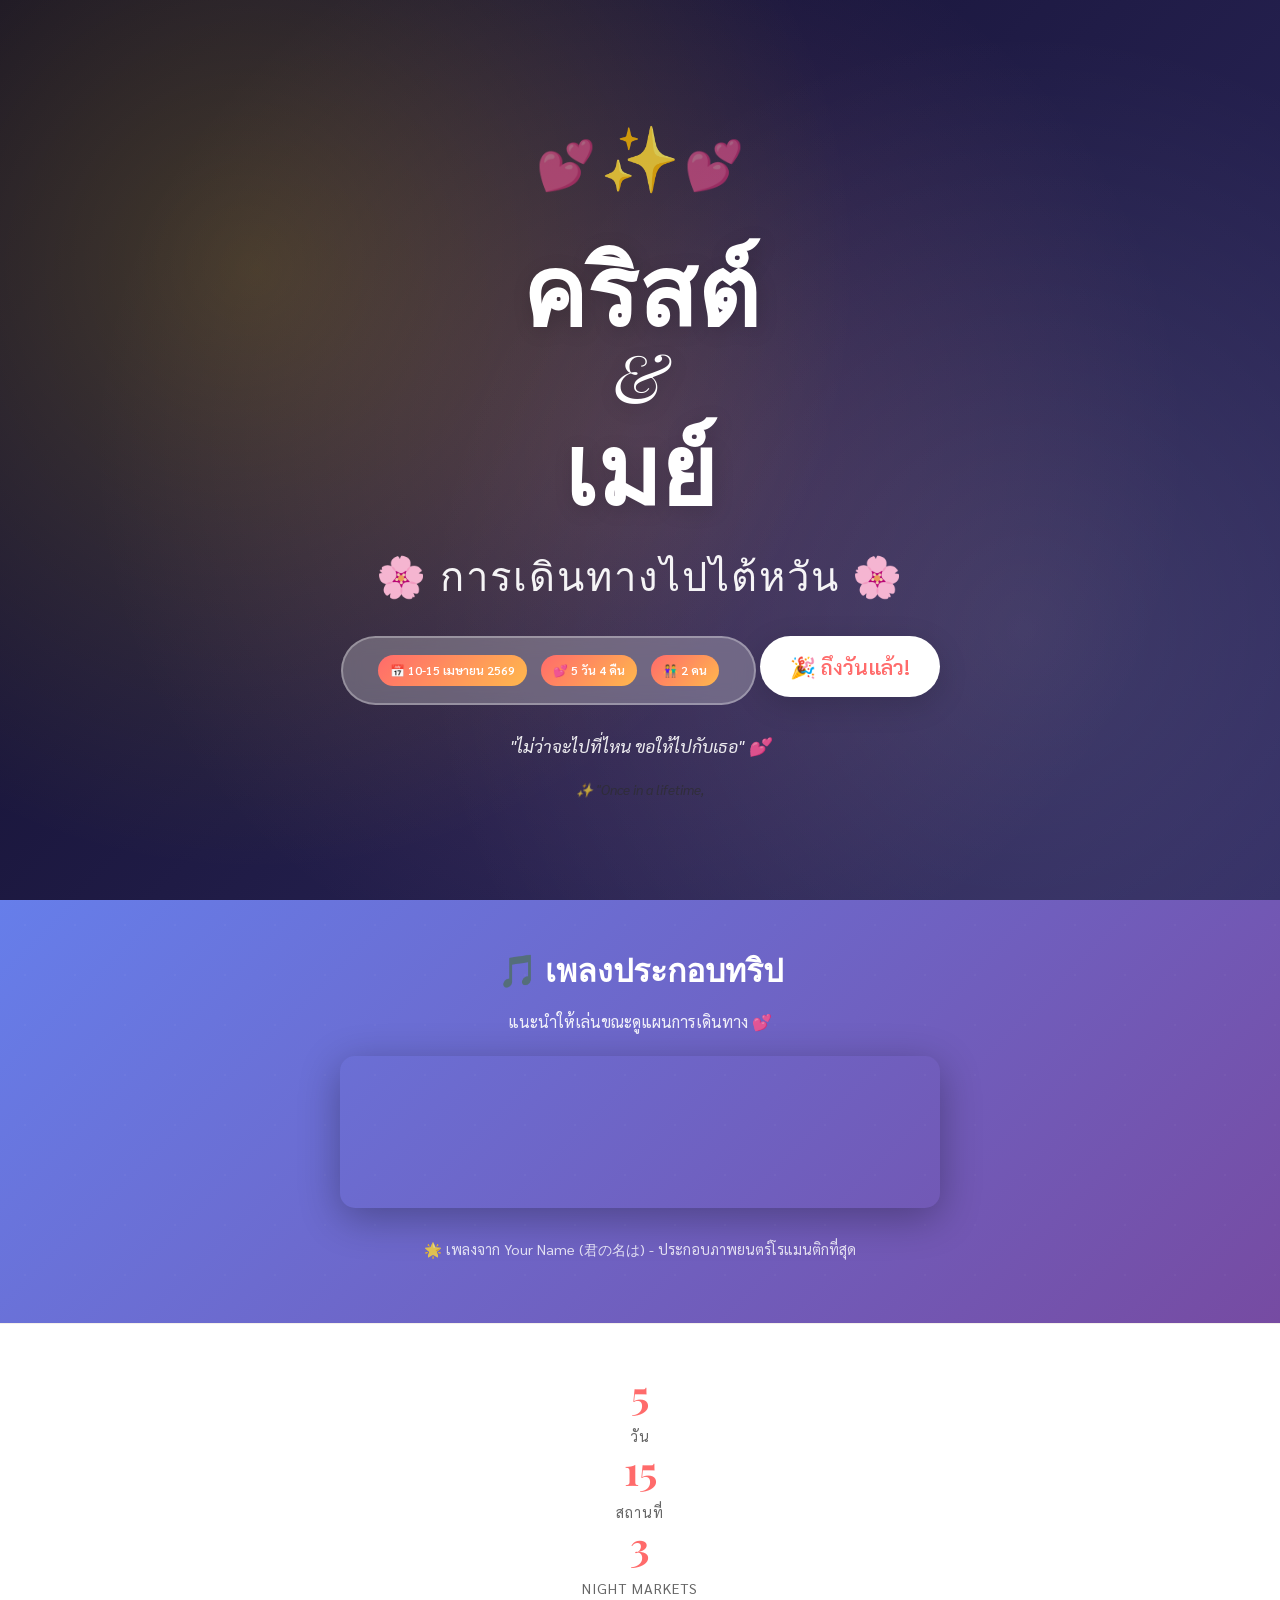
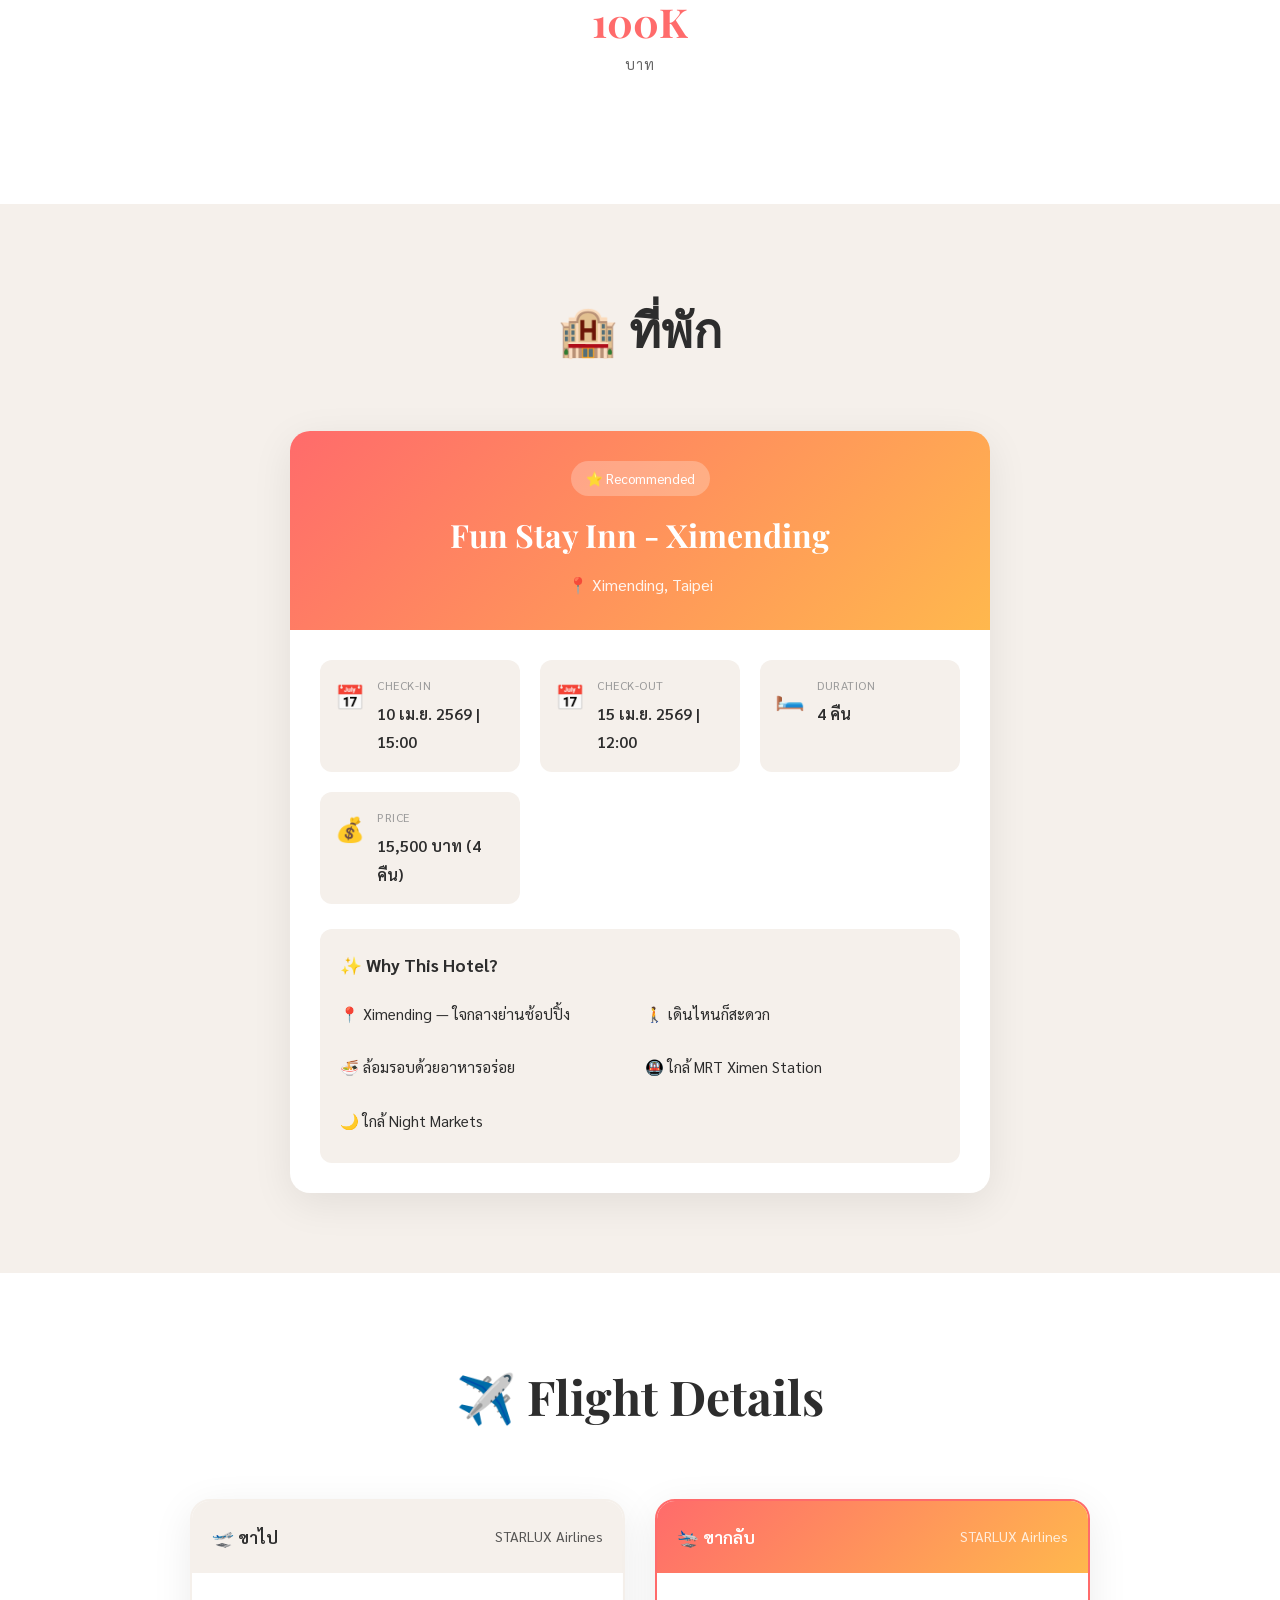
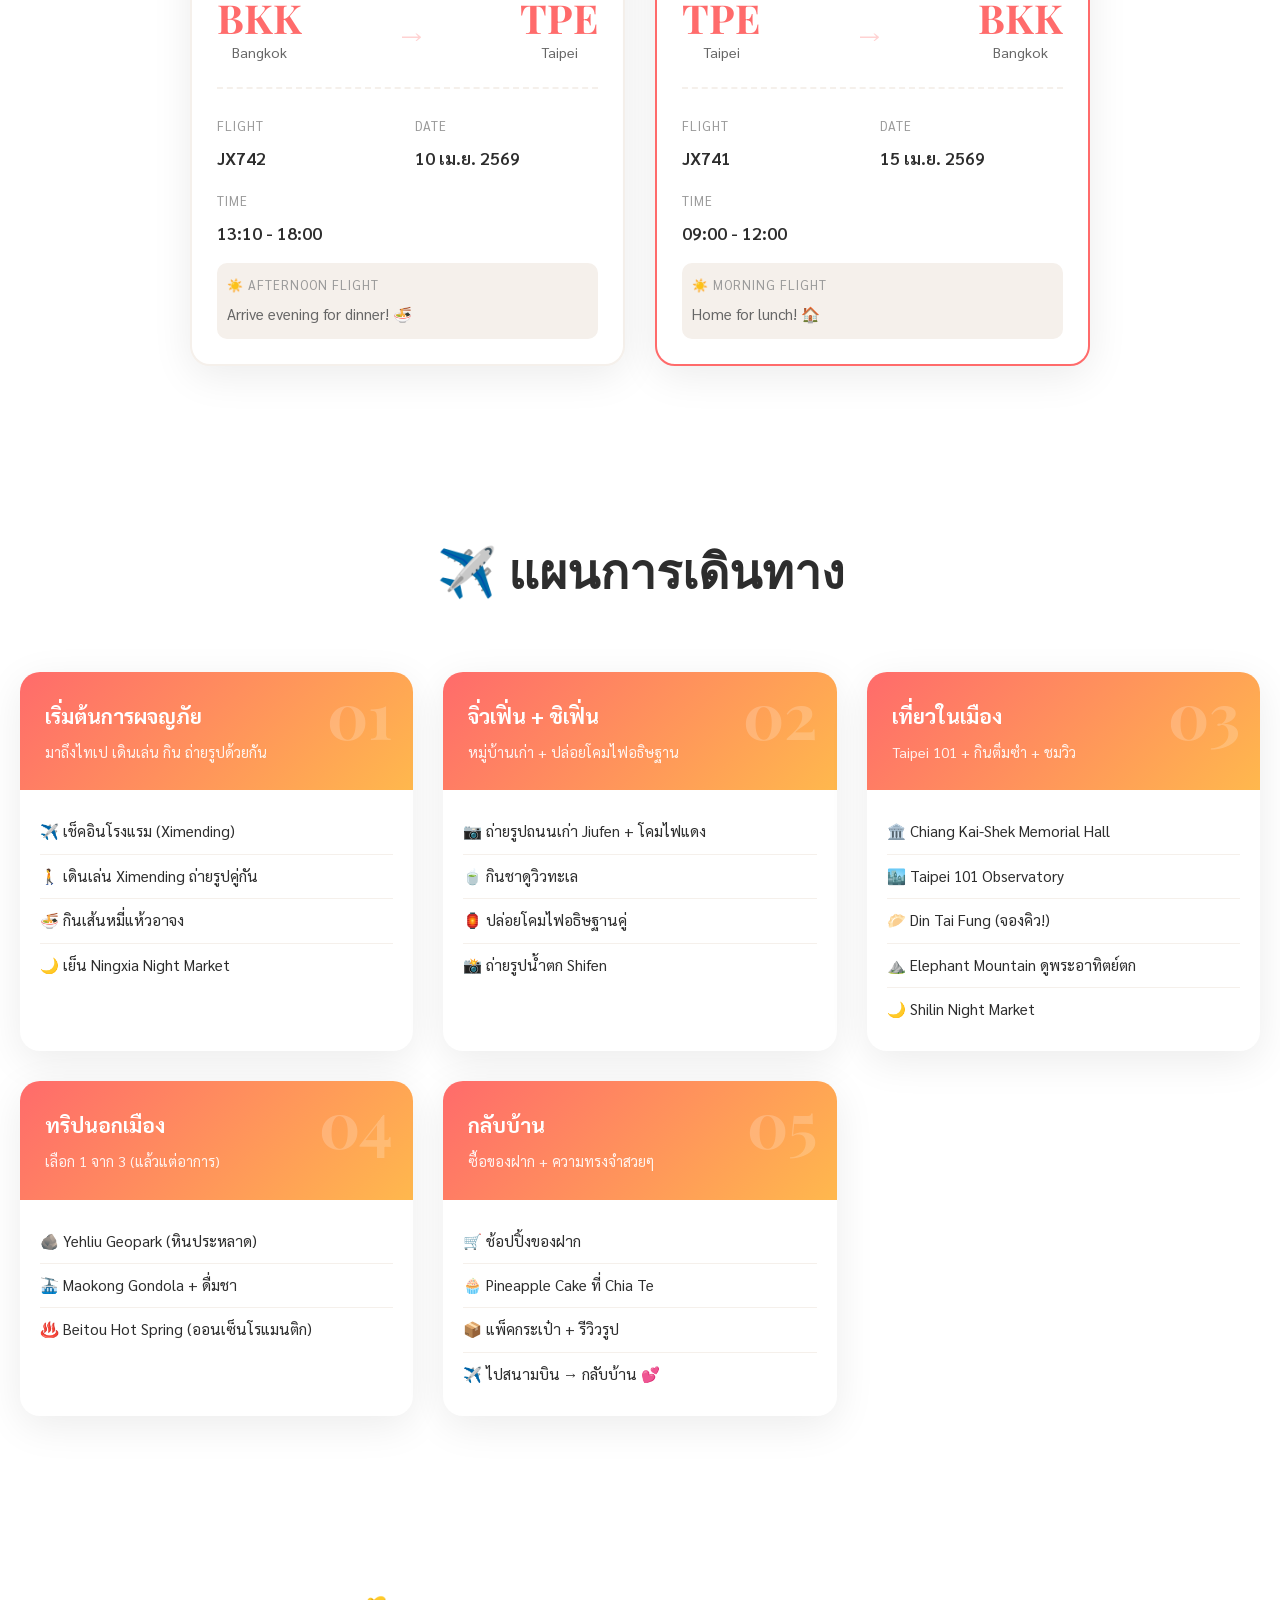
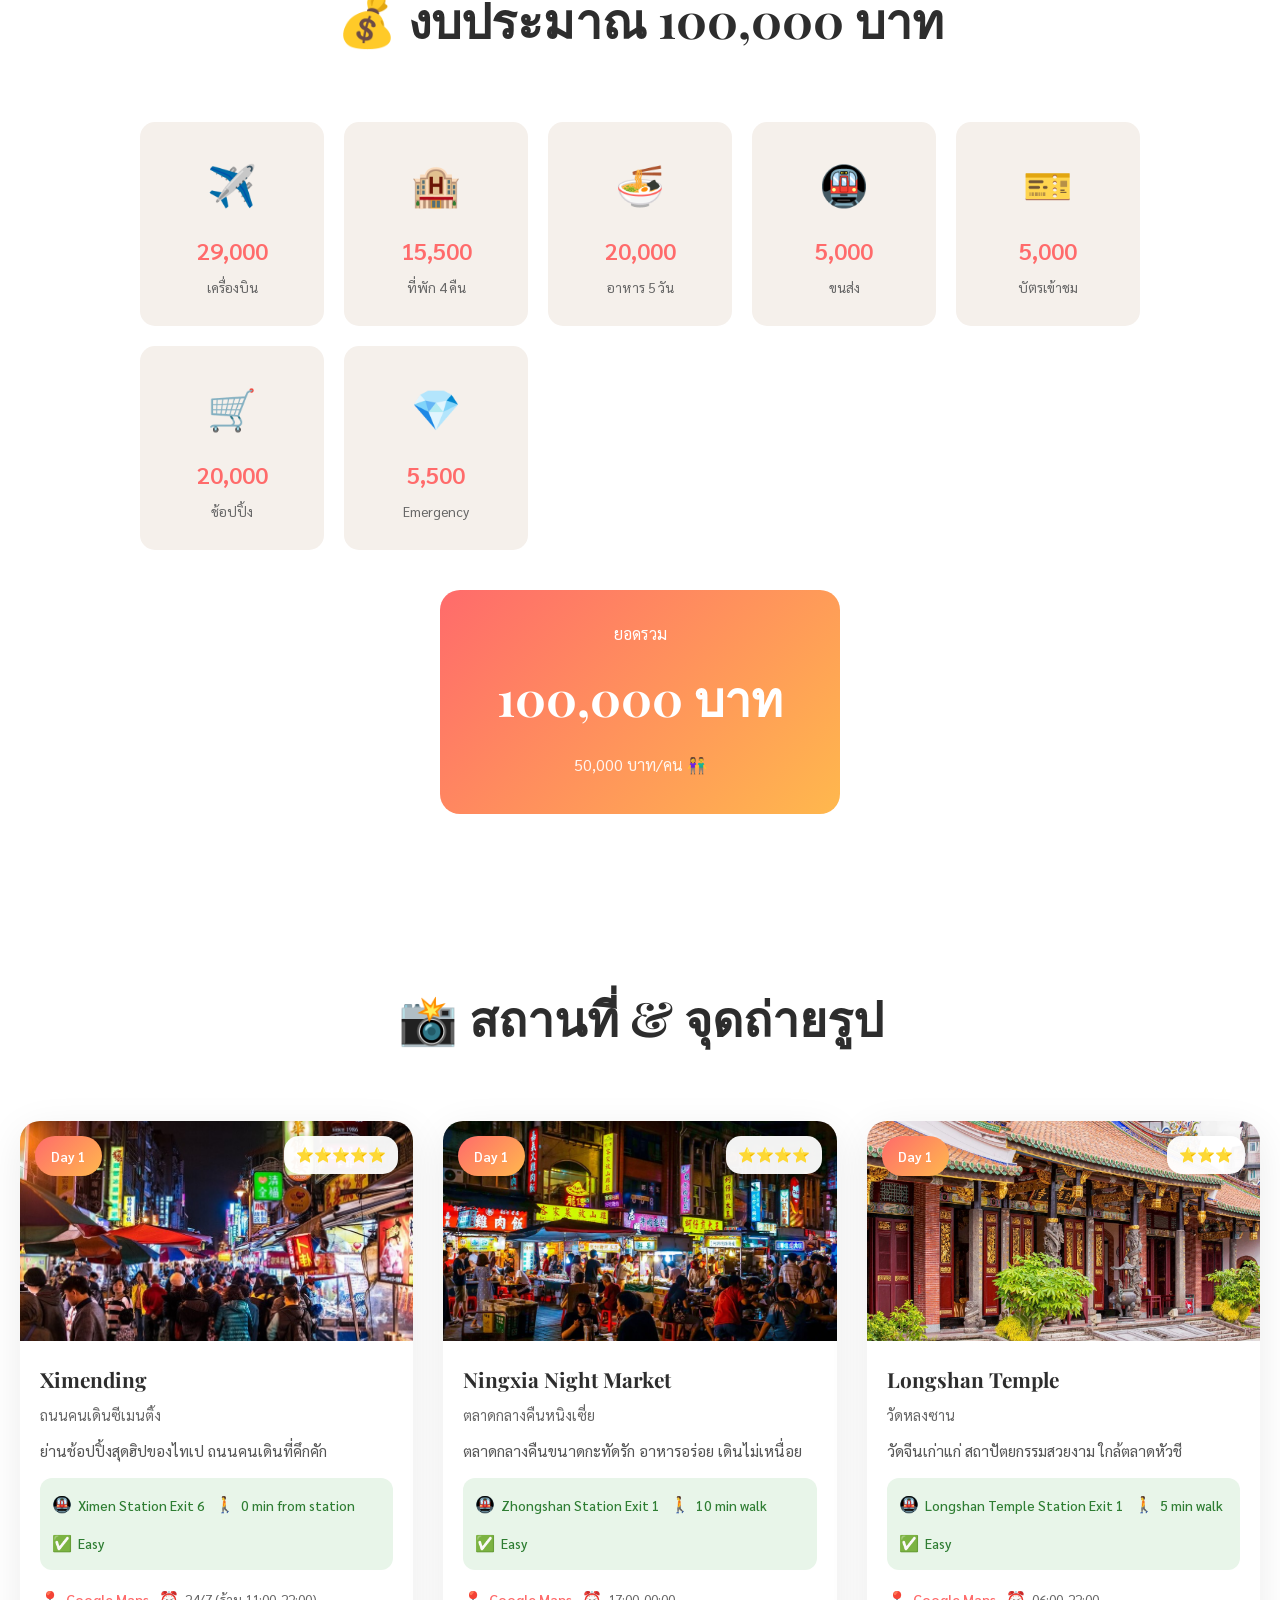
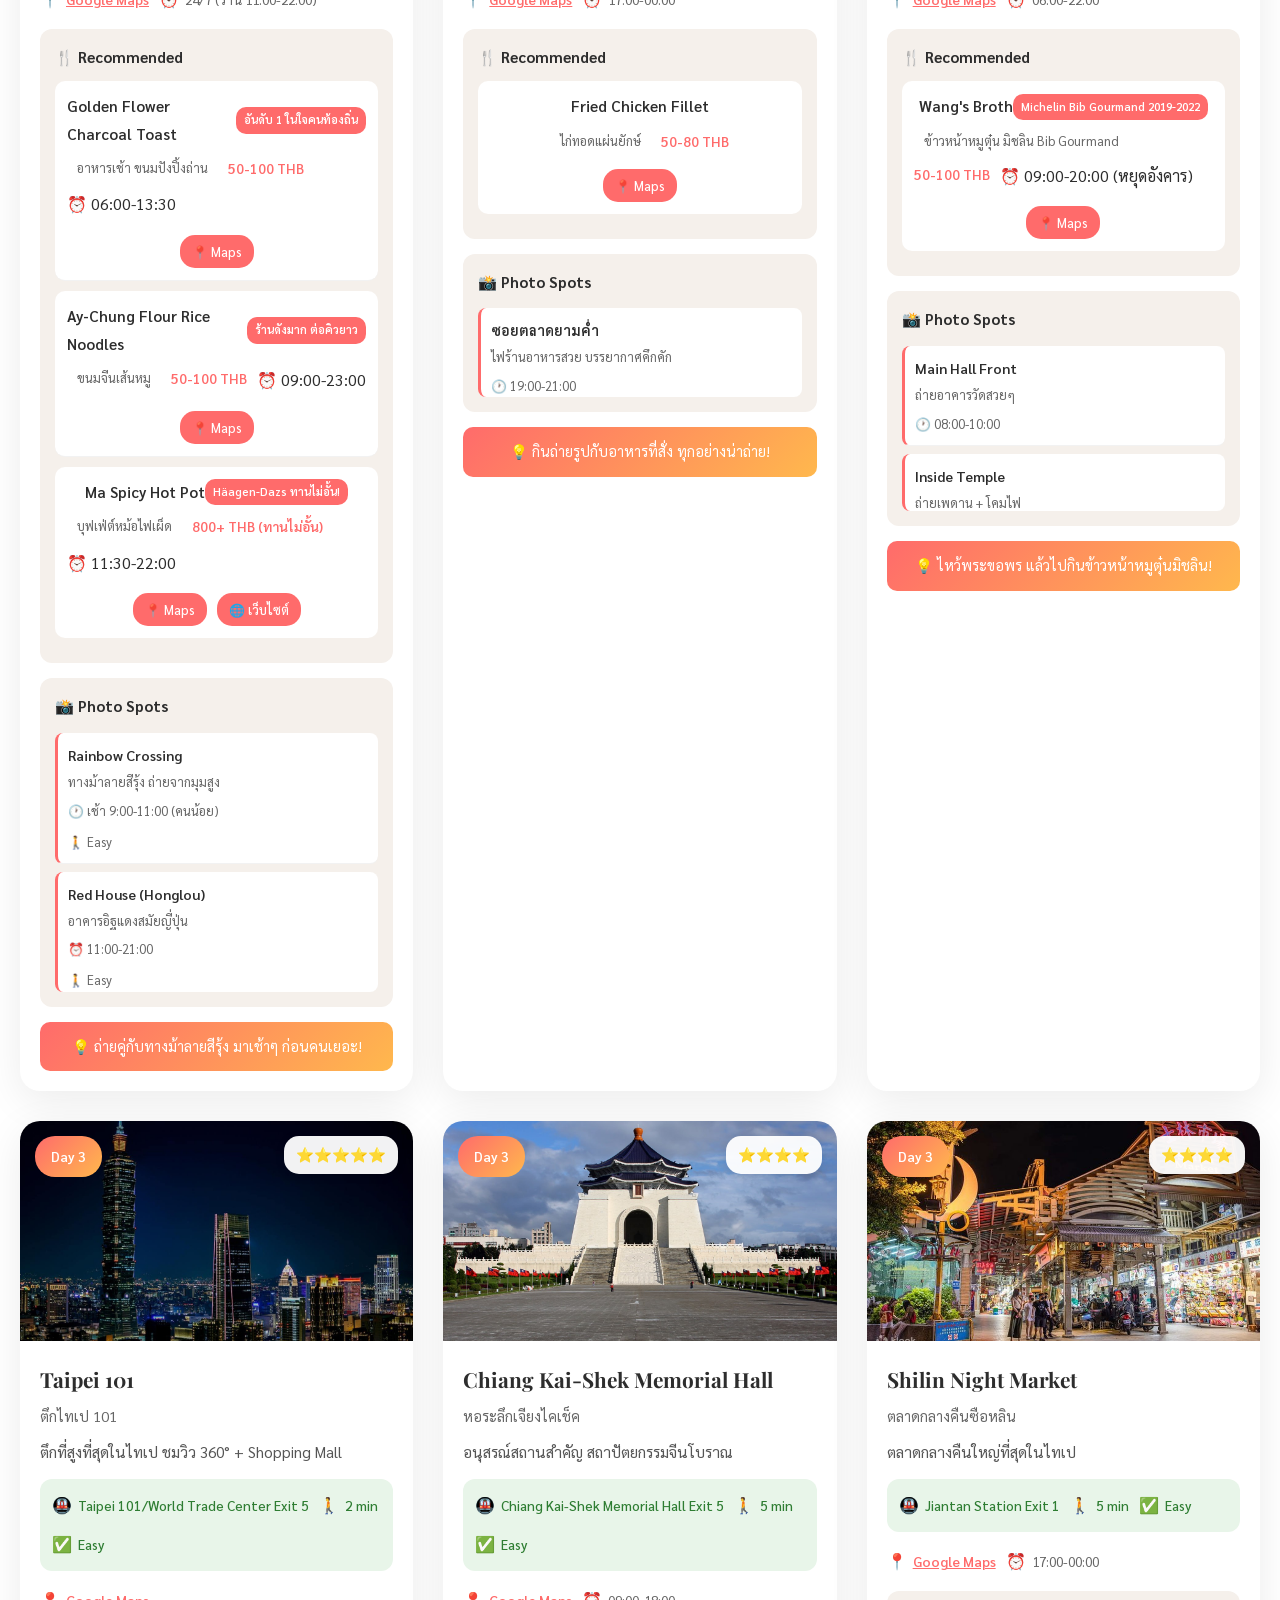
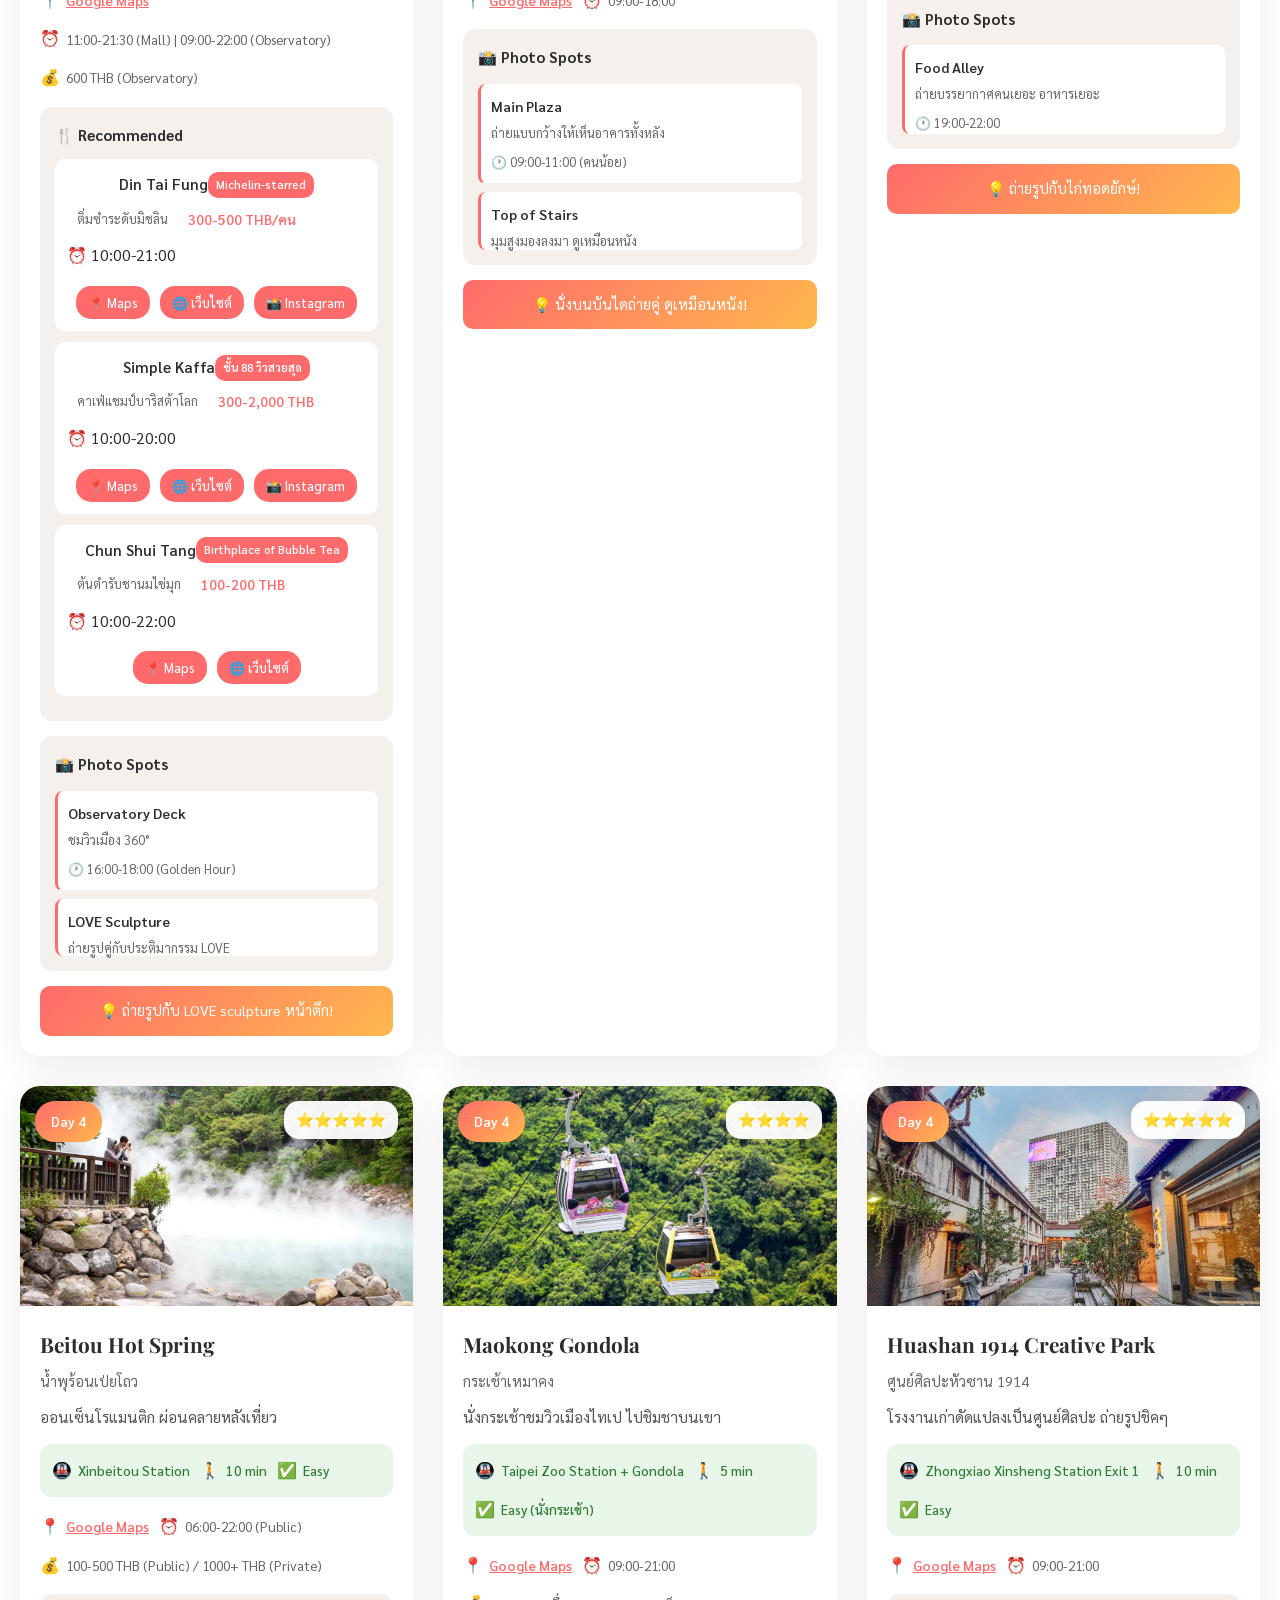
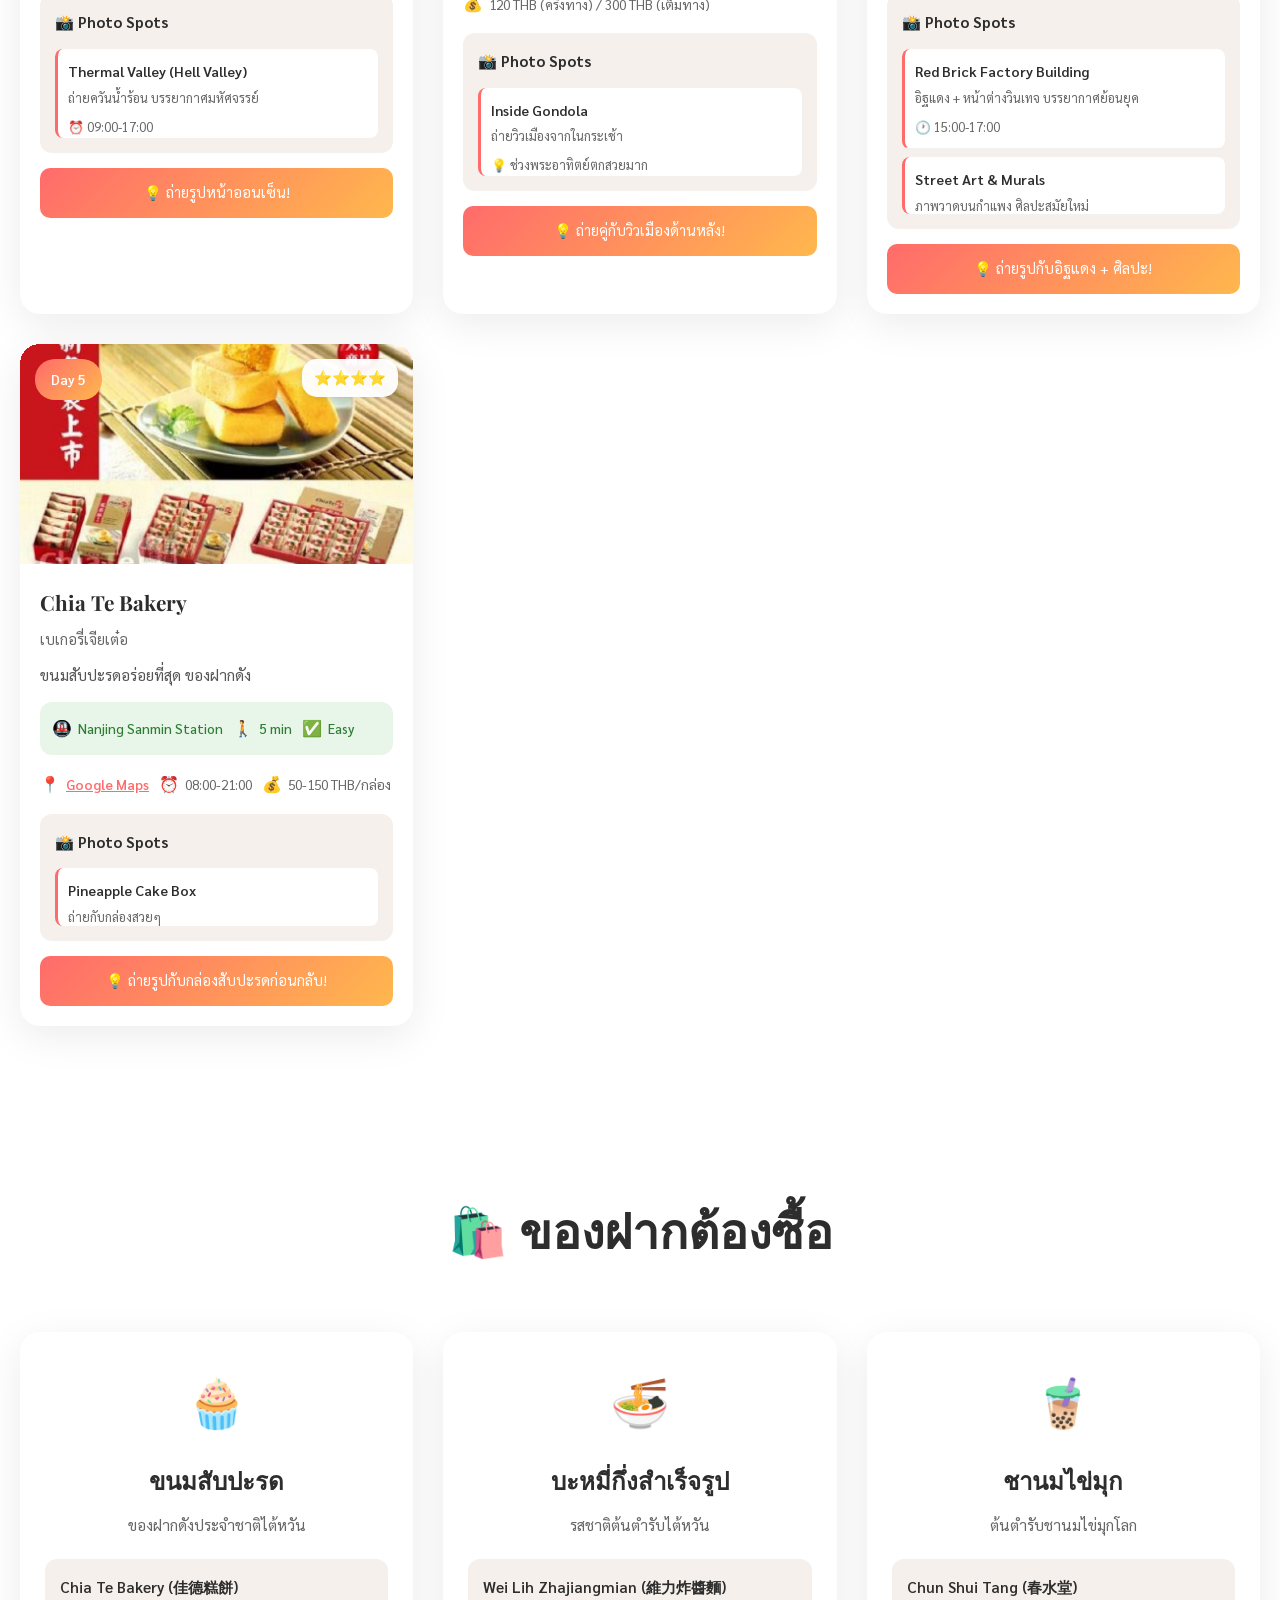
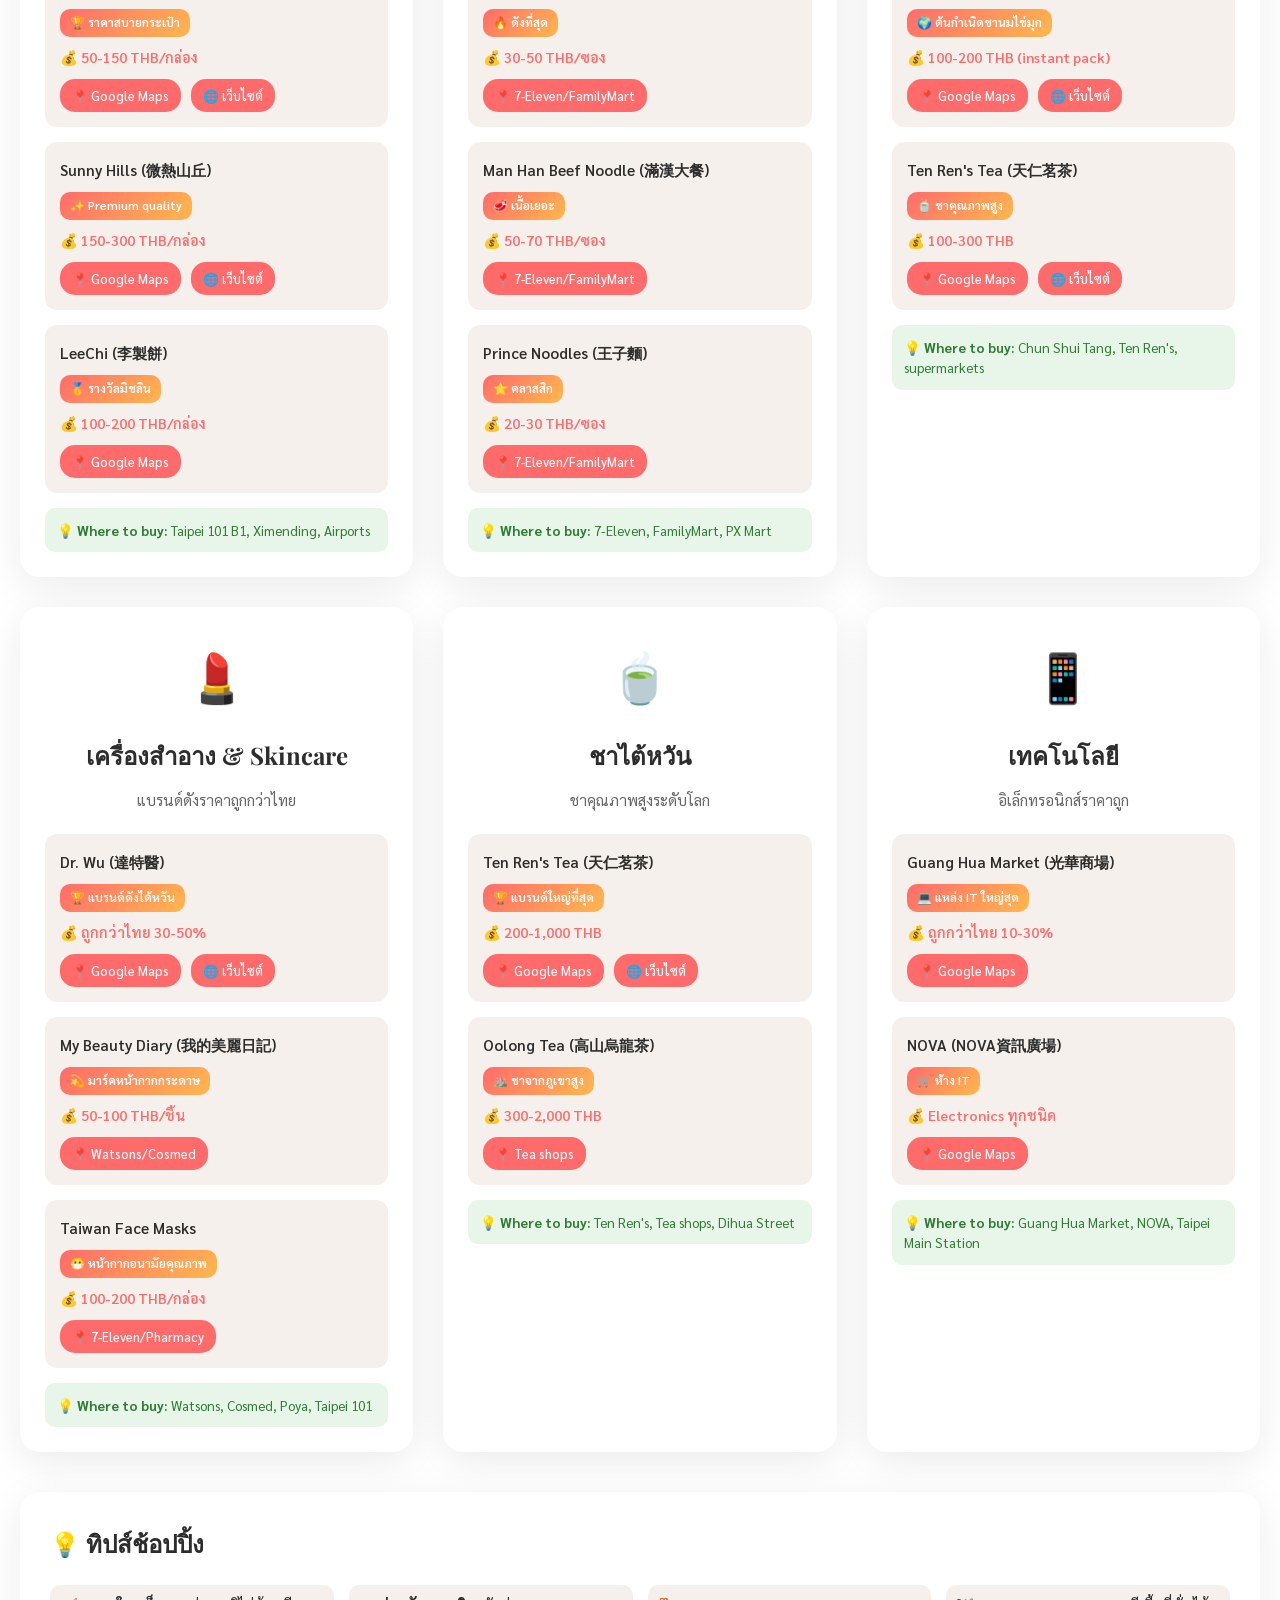
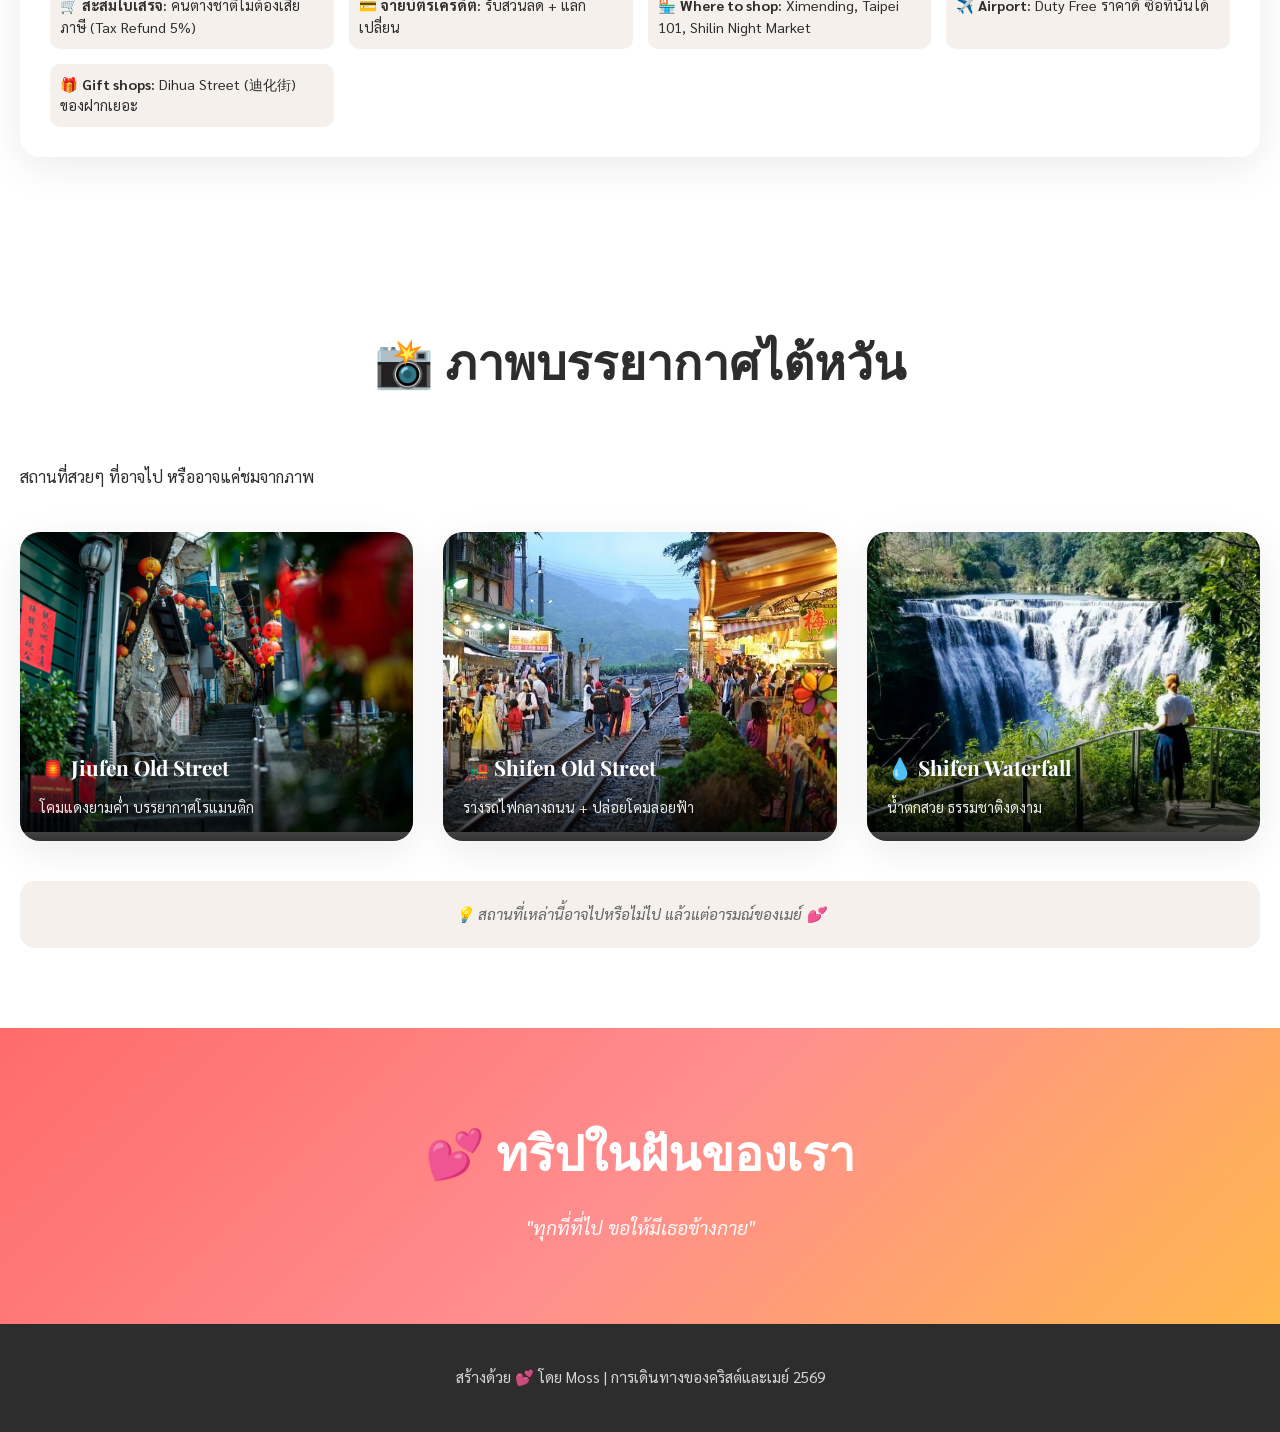
==== commit cfd0781d: "💕 เพิ่ม romantic quote จาก Your Name ✨ ข้อความ: - 'ไม่ว่าจะไปที่ไหน ขอให้ไปกับเธอ' - 'Once in a life" ====
--- a/index.html
+++ b/index.html
@@ -63,8 +63,11 @@
             </div>
 
             <p class="love-message">
-                สำหรับภรรยาที่น่ารักที่สุดในโลก 💕
+                "ไม่ว่าจะไปที่ไหน ขอให้ไปกับเธอ" 💕
             </p>
+            
+            <p class="love-quote" style="font-size: 0.85rem; opacity: 0.7; margin-top: 15px; font-style: italic;">
+                ✨ "Once in a lifetime,            </p>
         </div>
     </section>
 
@@ -75,7 +78,7 @@
 
         <div class="music-container">
             <iframe class="youtube-player" width="100%" height="152"
-                src="https://www.youtube.com/embed/PDSkFeMVNFs?rel=0&showinfo=0"
+                src="https://www.youtube.com/embed/a2GujJZfXpg?rel=0&showinfo=0"
                 frameborder="0" allow="autoplay; encrypted-media" allowfullscreen>
             </iframe>
         </div>
--- a/style.css
+++ b/style.css
@@ -1,12 +1,28 @@
 /* 🌿 การเดินทางของคริสต์และเมย์ - Magazine Style */
 
 :root {
-    --coral: #FF6B6B;
-    --cream: #FFF8F0;
-    --gold: #FFB84D;
-    --charcoal: #2D2D2D;
-    --soft-gray: #F5F0EB;
-    --accent: #FF8A5B;
+    /* Your Name Theme Colors - Night Sky */
+    --night-deep: #0f0c29;
+    --night-purple: #302b63;
+    --night-twilight: #24243e;
+    
+    /* Your Name Theme Colors - Sunset */
+    --sunset-pink: #ff9a9e;
+    --sunset-peach: #fecfef;
+    --sunset-orange: #fcb69f;
+    
+    /* Your Name Theme Colors - Stars */
+    --star-gold: #ffd700;
+    --star-white: #ffffff;
+    --comet-yellow: #fffacd;
+    
+    /* Legacy colors (keep for compatibility) */
+    --coral: #ff6b6b;
+    --cream: #fff8f0;
+    --gold: #ffb84d;
+    --charcoal: #2d2d2d;
+    --soft-gray: #f5f0eb;
+    --accent: #ff8a5b;
 }
 
 * {
@@ -17,7 +33,12 @@
 
 body {
     font-family: 'Sarabun', sans-serif;
-    background: var(--cream);
+    background: linear-gradient(180deg,
+        var(--night-deep) 0%,
+        var(--night-purple) 50%,
+        var(--cream) 100%
+    );
+    background-attachment: fixed;
     color: var(--charcoal);
     line-height: 1.8;
 }
@@ -169,9 +190,16 @@
 }
 
 /* ========== HERO SECTION ========== */
+/* ========== HERO SECTION ========== */
 .hero {
     min-height: 100vh;
-    background: linear-gradient(135deg, #ff9a9e 0%, #fecfef 25%, #ffecd2 50%, #fcb69f 75%, #ee9ca7 100%);
+    background: linear-gradient(135deg,
+        var(--night-deep) 0%,
+        var(--night-purple) 50%,
+        var(--night-twilight) 100%
+    );
+    background-size: 200% 200%;
+    animation: nightShift 15s ease infinite;
     display: flex;
     align-items: center;
     justify-content: center;
@@ -181,16 +209,29 @@
     overflow: hidden;
 }
 
+@keyframes nightShift {
+    0% { background-position: 0% 50%; }
+    50% { background-position: 100% 50%; }
+    100% { background-position: 0% 50%; }
+}
+
 .hero-overlay {
     position: absolute;
     top: 0;
     left: 0;
     right: 0;
     bottom: 0;
-    background-image:
-        radial-gradient(circle at 20% 30%, rgba(255,255,255,0.3) 0%, transparent 50%),
-        radial-gradient(circle at 80% 70%, rgba(255,255,255,0.2) 0%, transparent 50%);
+    background: 
+        radial-gradient(circle at 20% 30%, rgba(255,215,0,0.2) 0%, transparent 50%),
+        radial-gradient(circle at 80% 70%, rgba(255,255,255,0.1) 0%, transparent 50%),
+        radial-gradient(circle at 50% 50%, rgba(255,154,158,0.15) 0%, transparent 70%);
     pointer-events: none;
+    animation: twinkleOverlay 4s ease-in-out infinite;
+}
+
+@keyframes twinkleOverlay {
+    0%, 100% { opacity: 0.8; }
+    50% { opacity: 1; }
 }
 
 .hero-content {
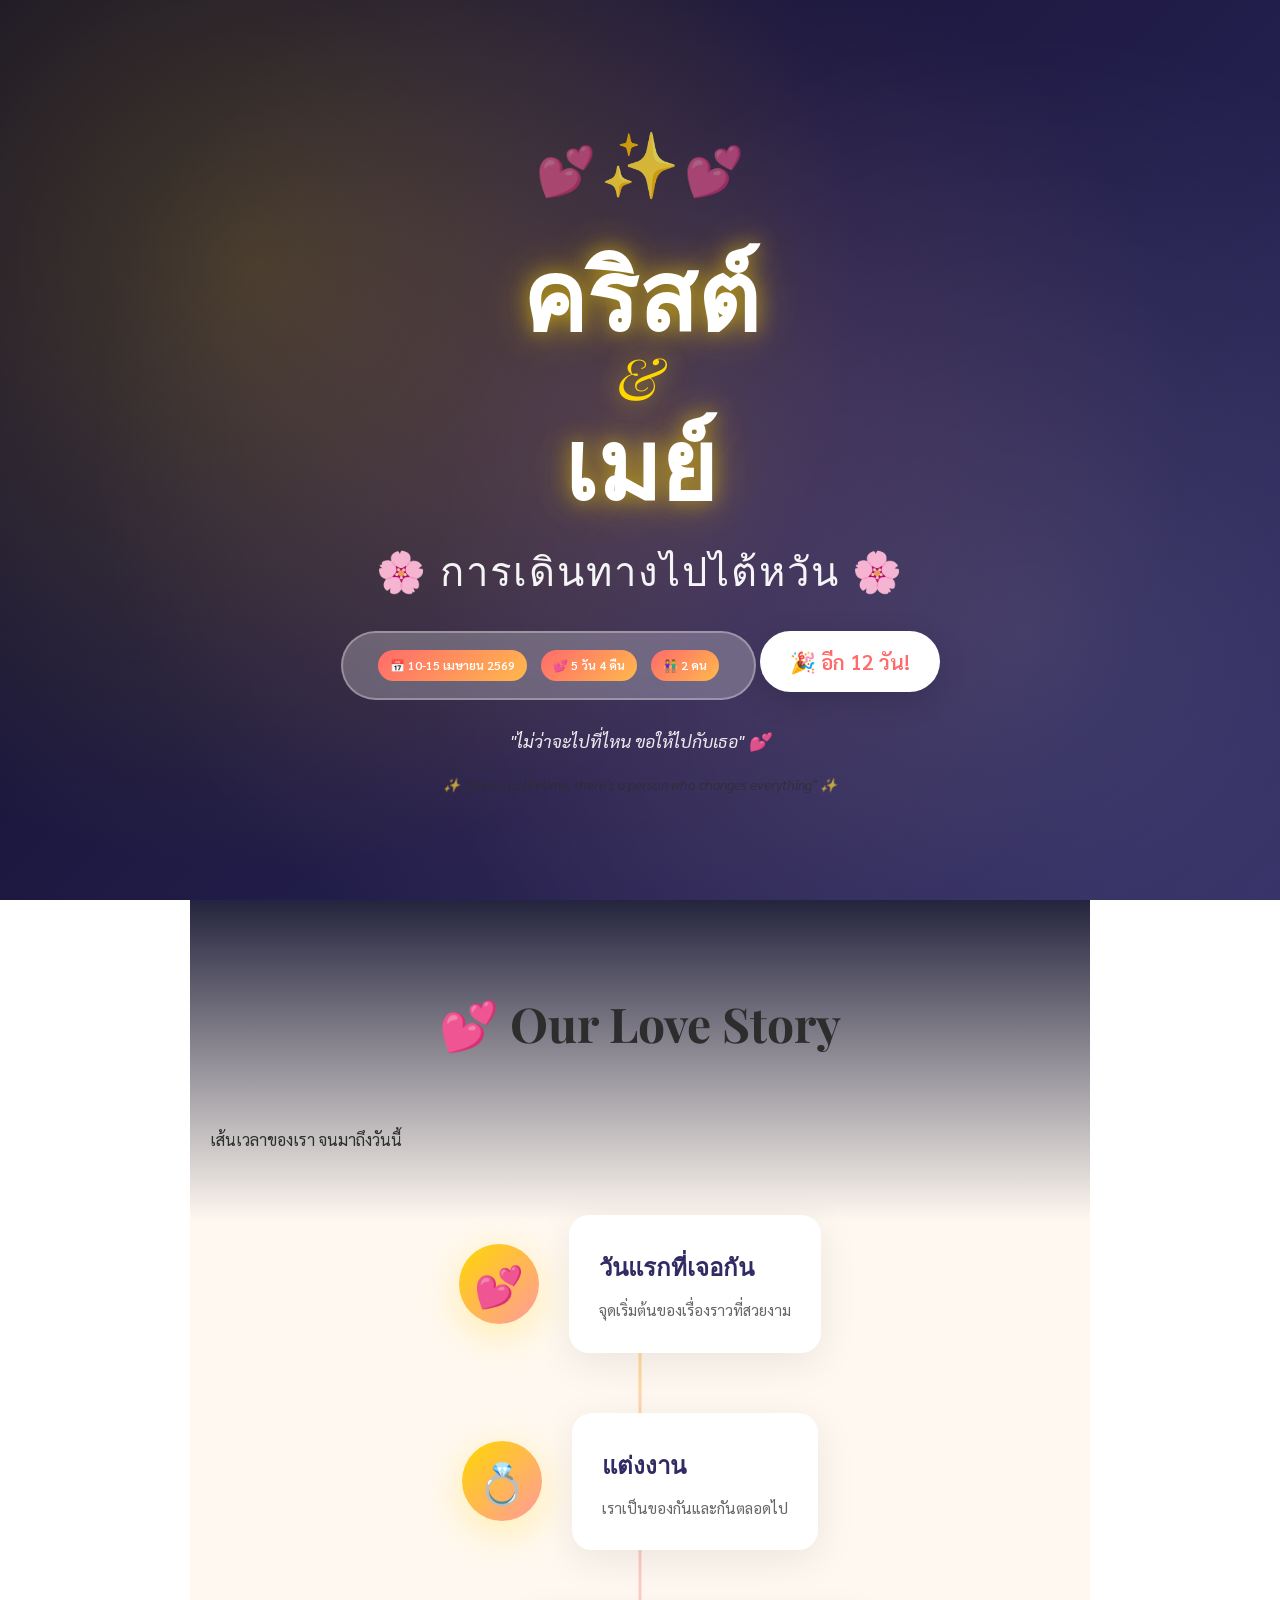
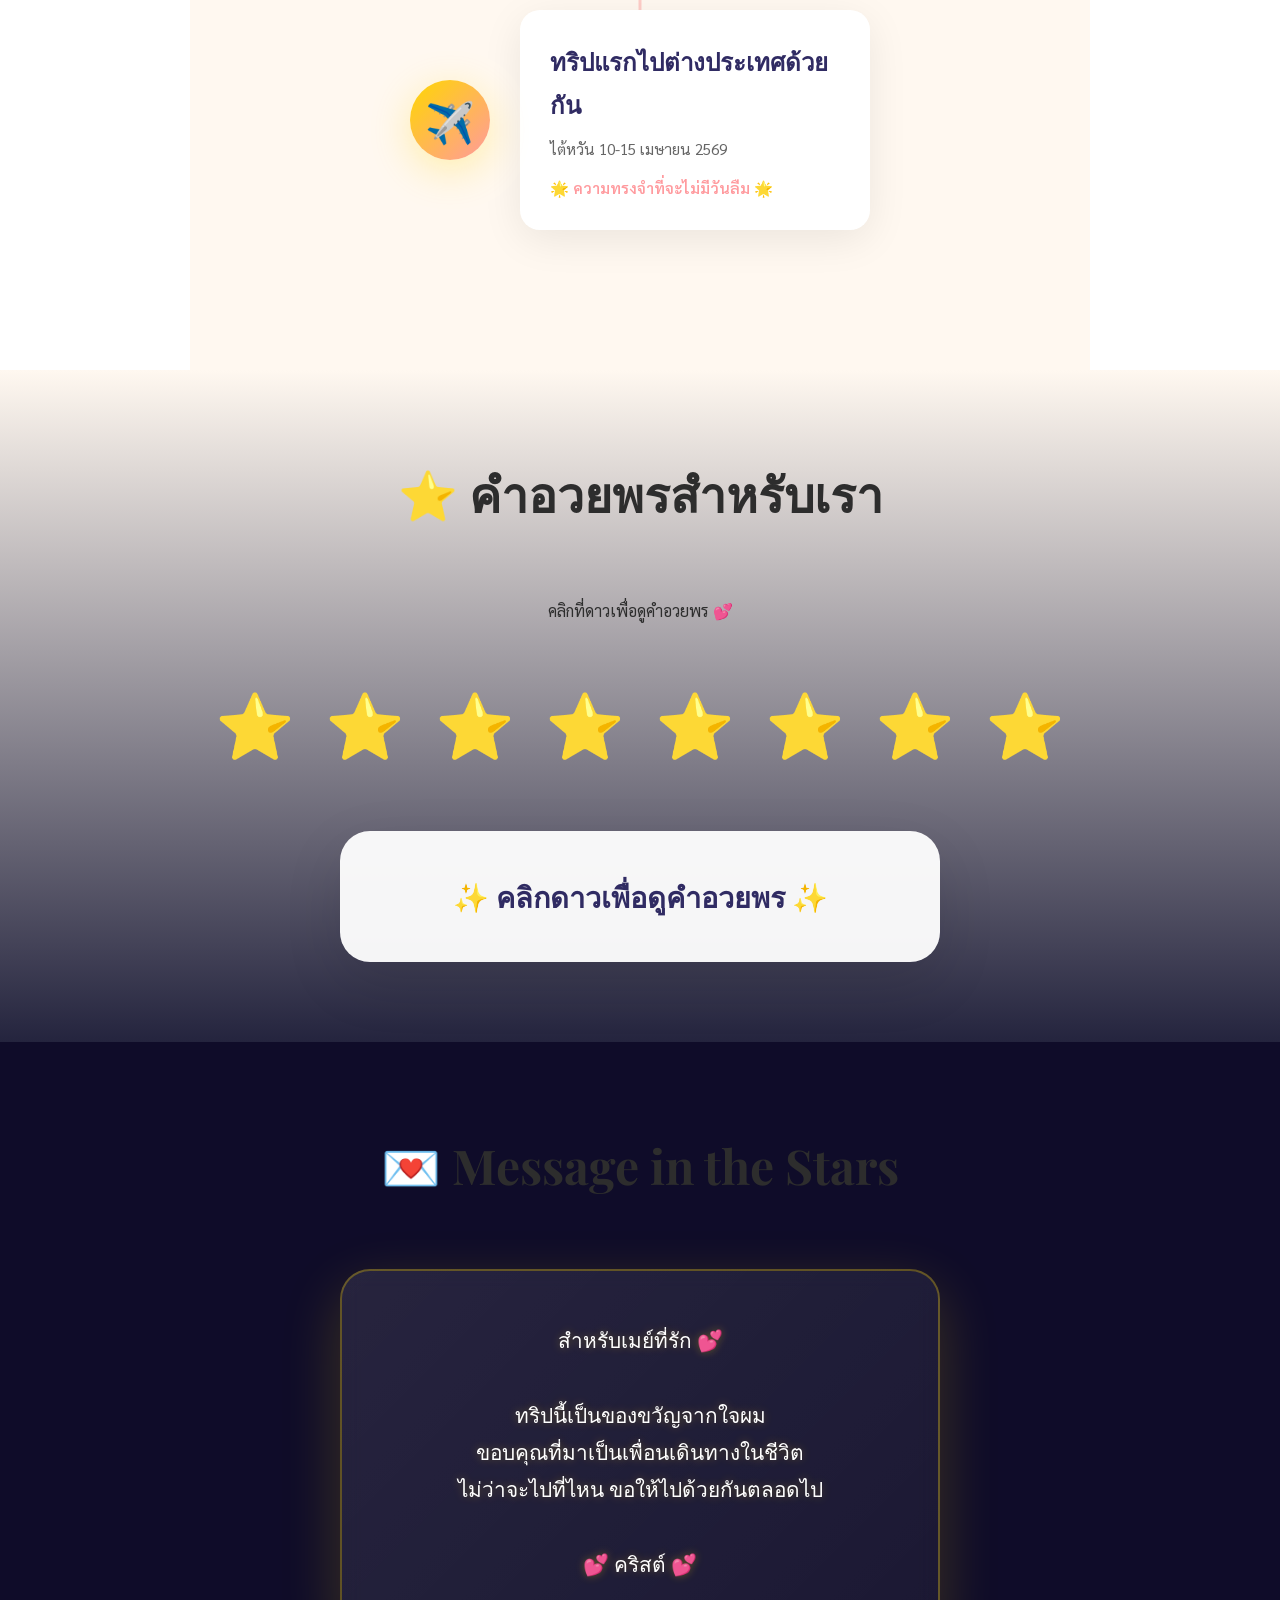
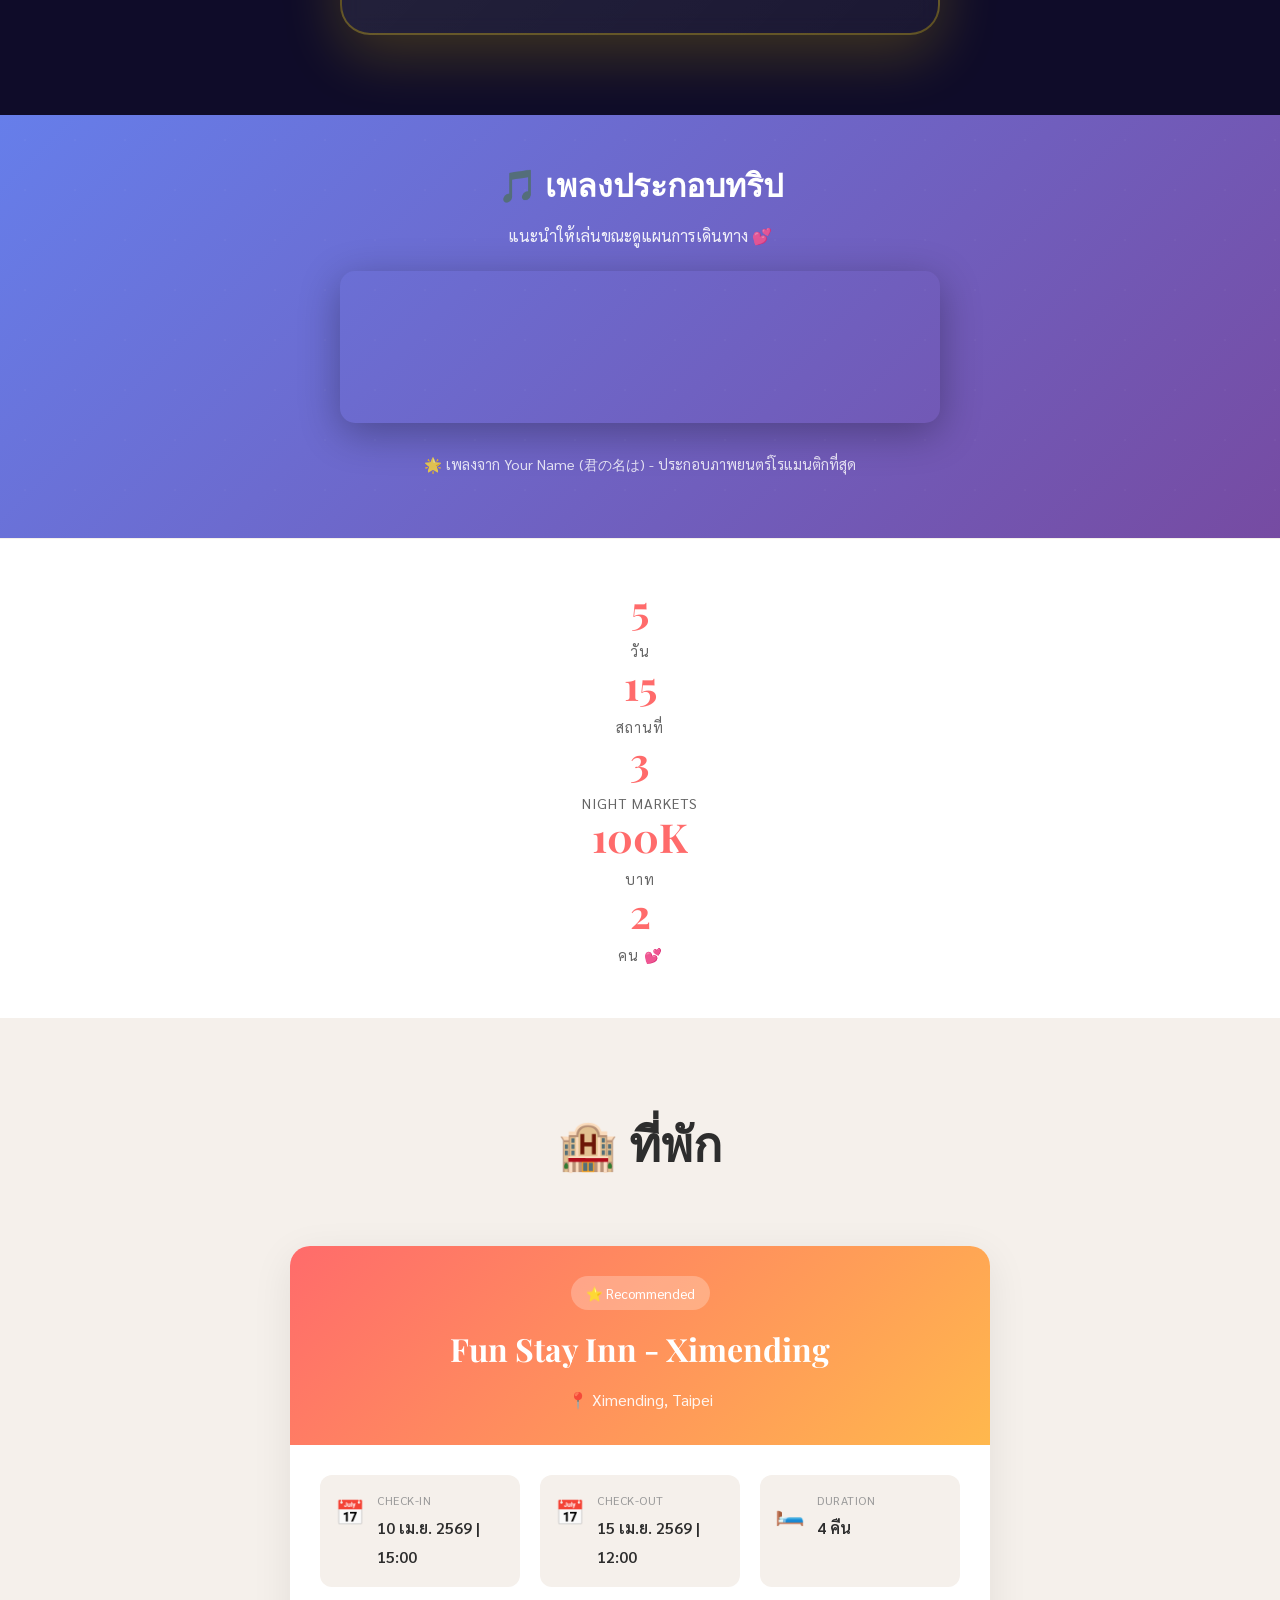
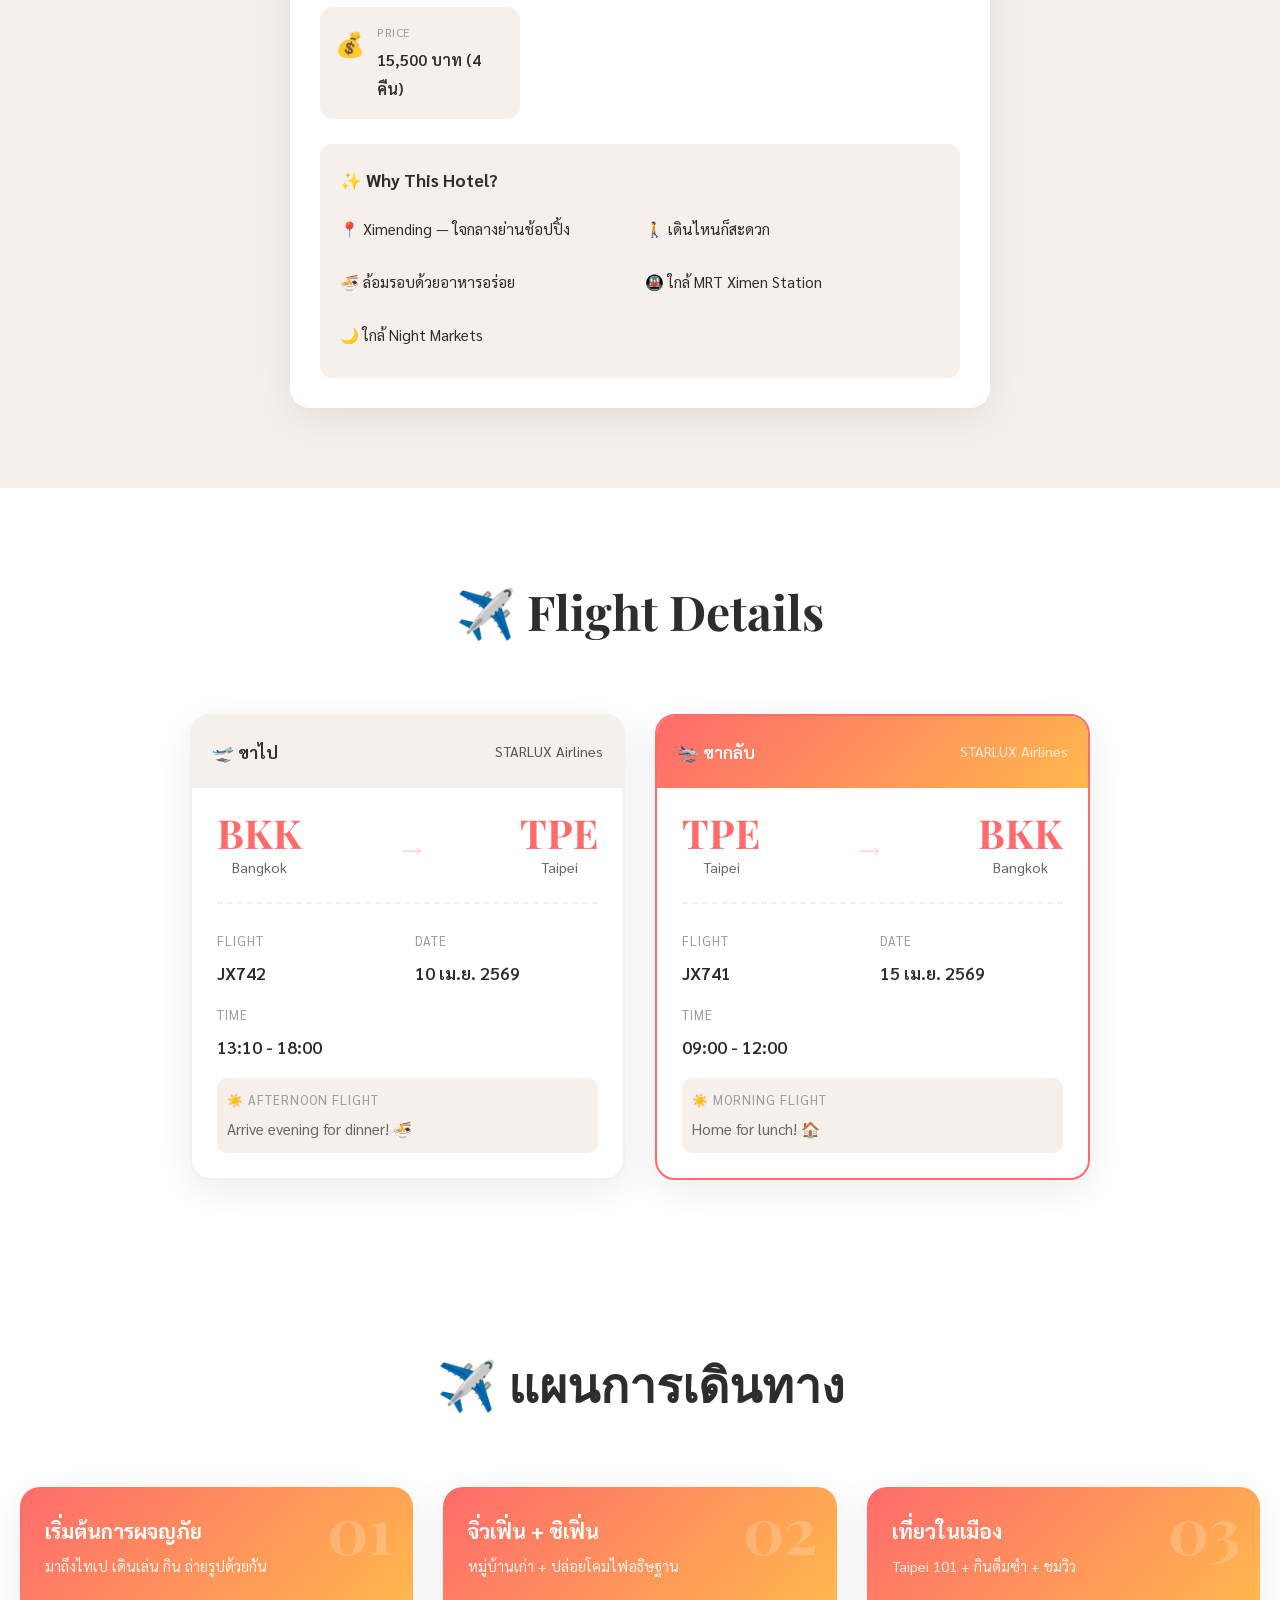
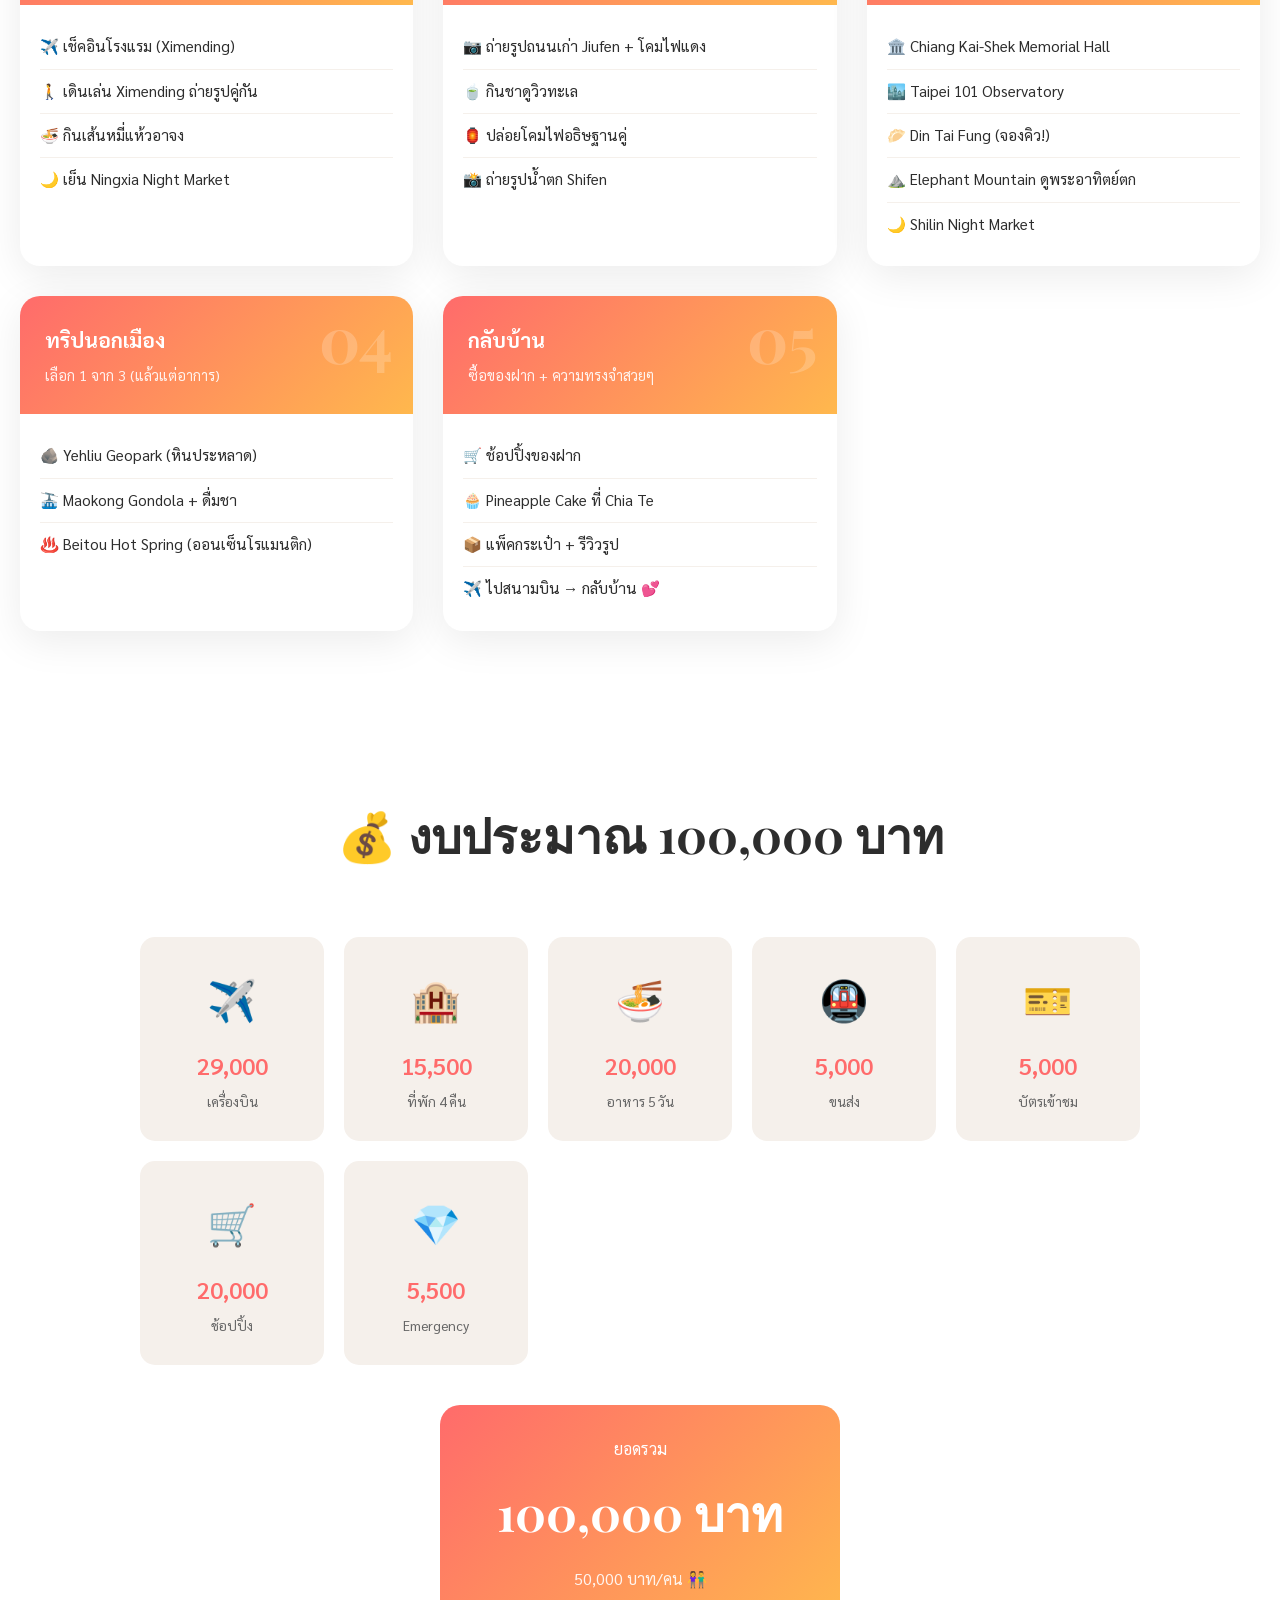
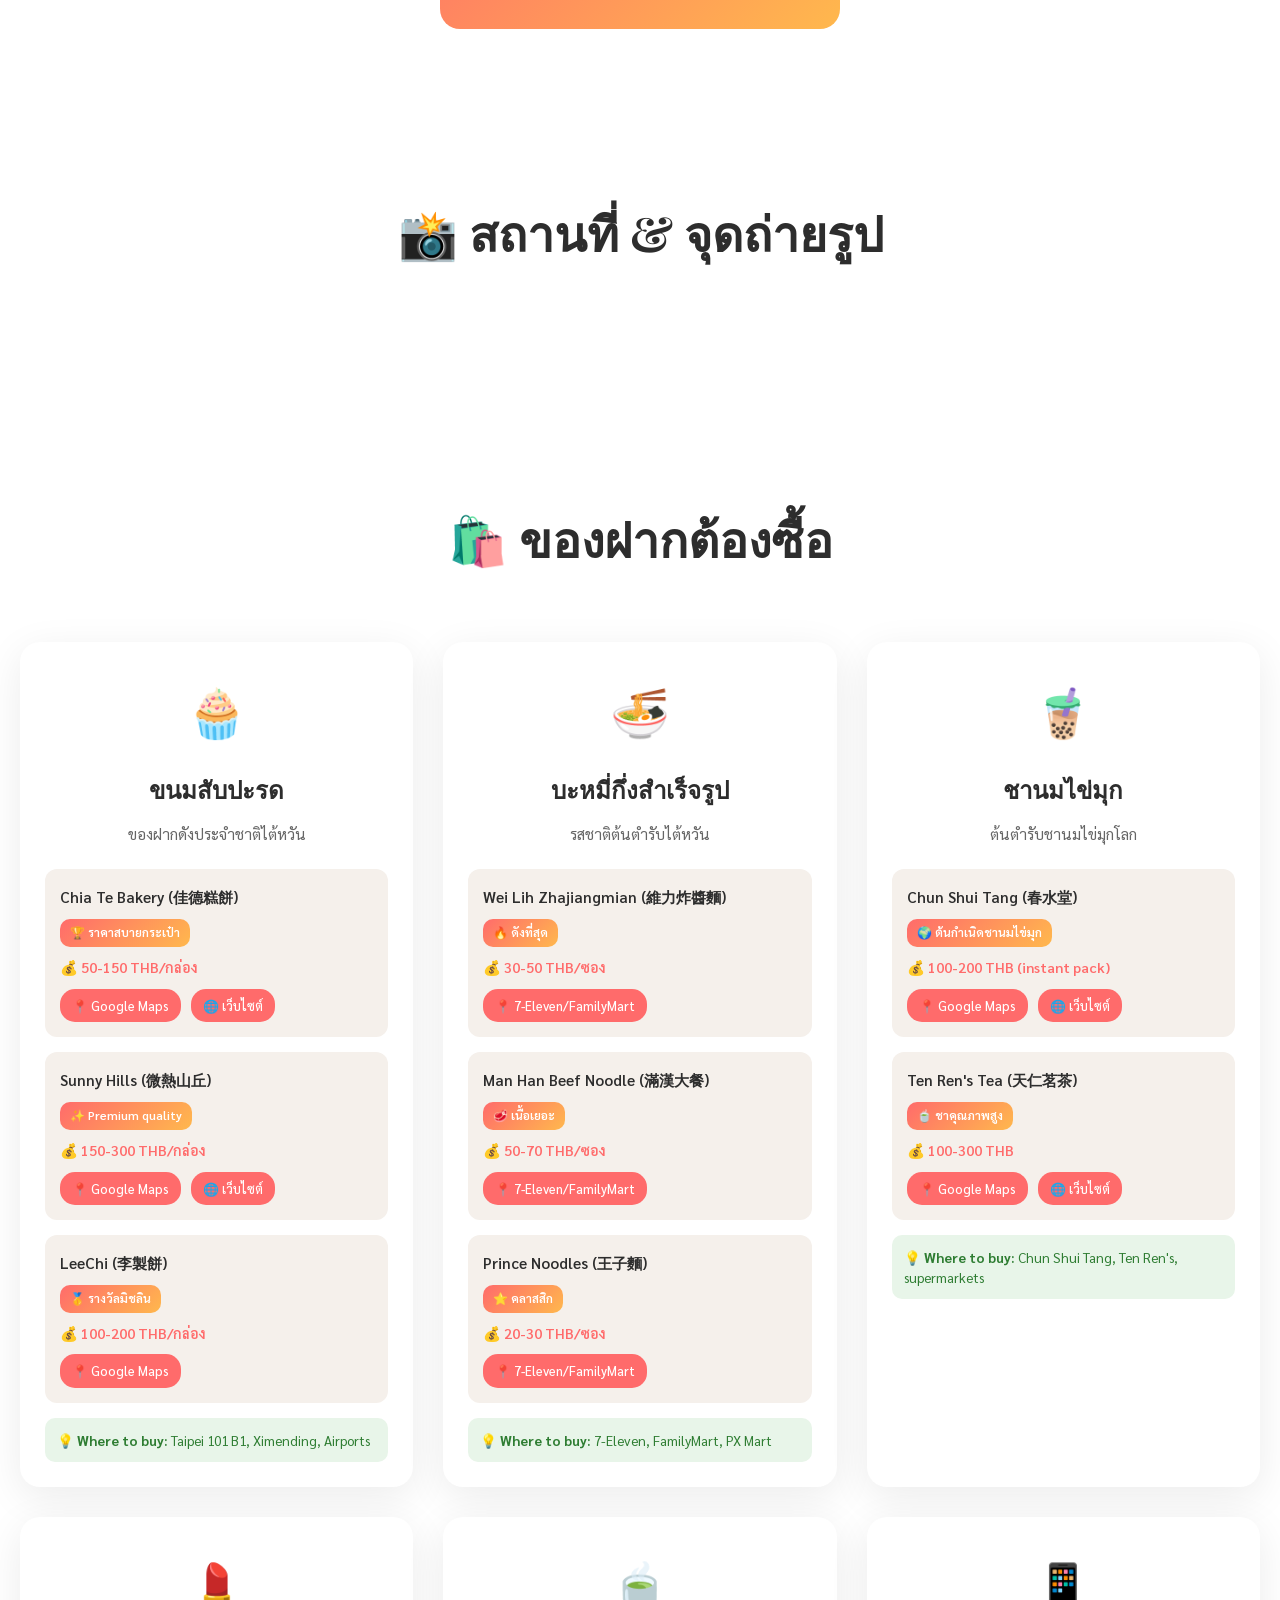
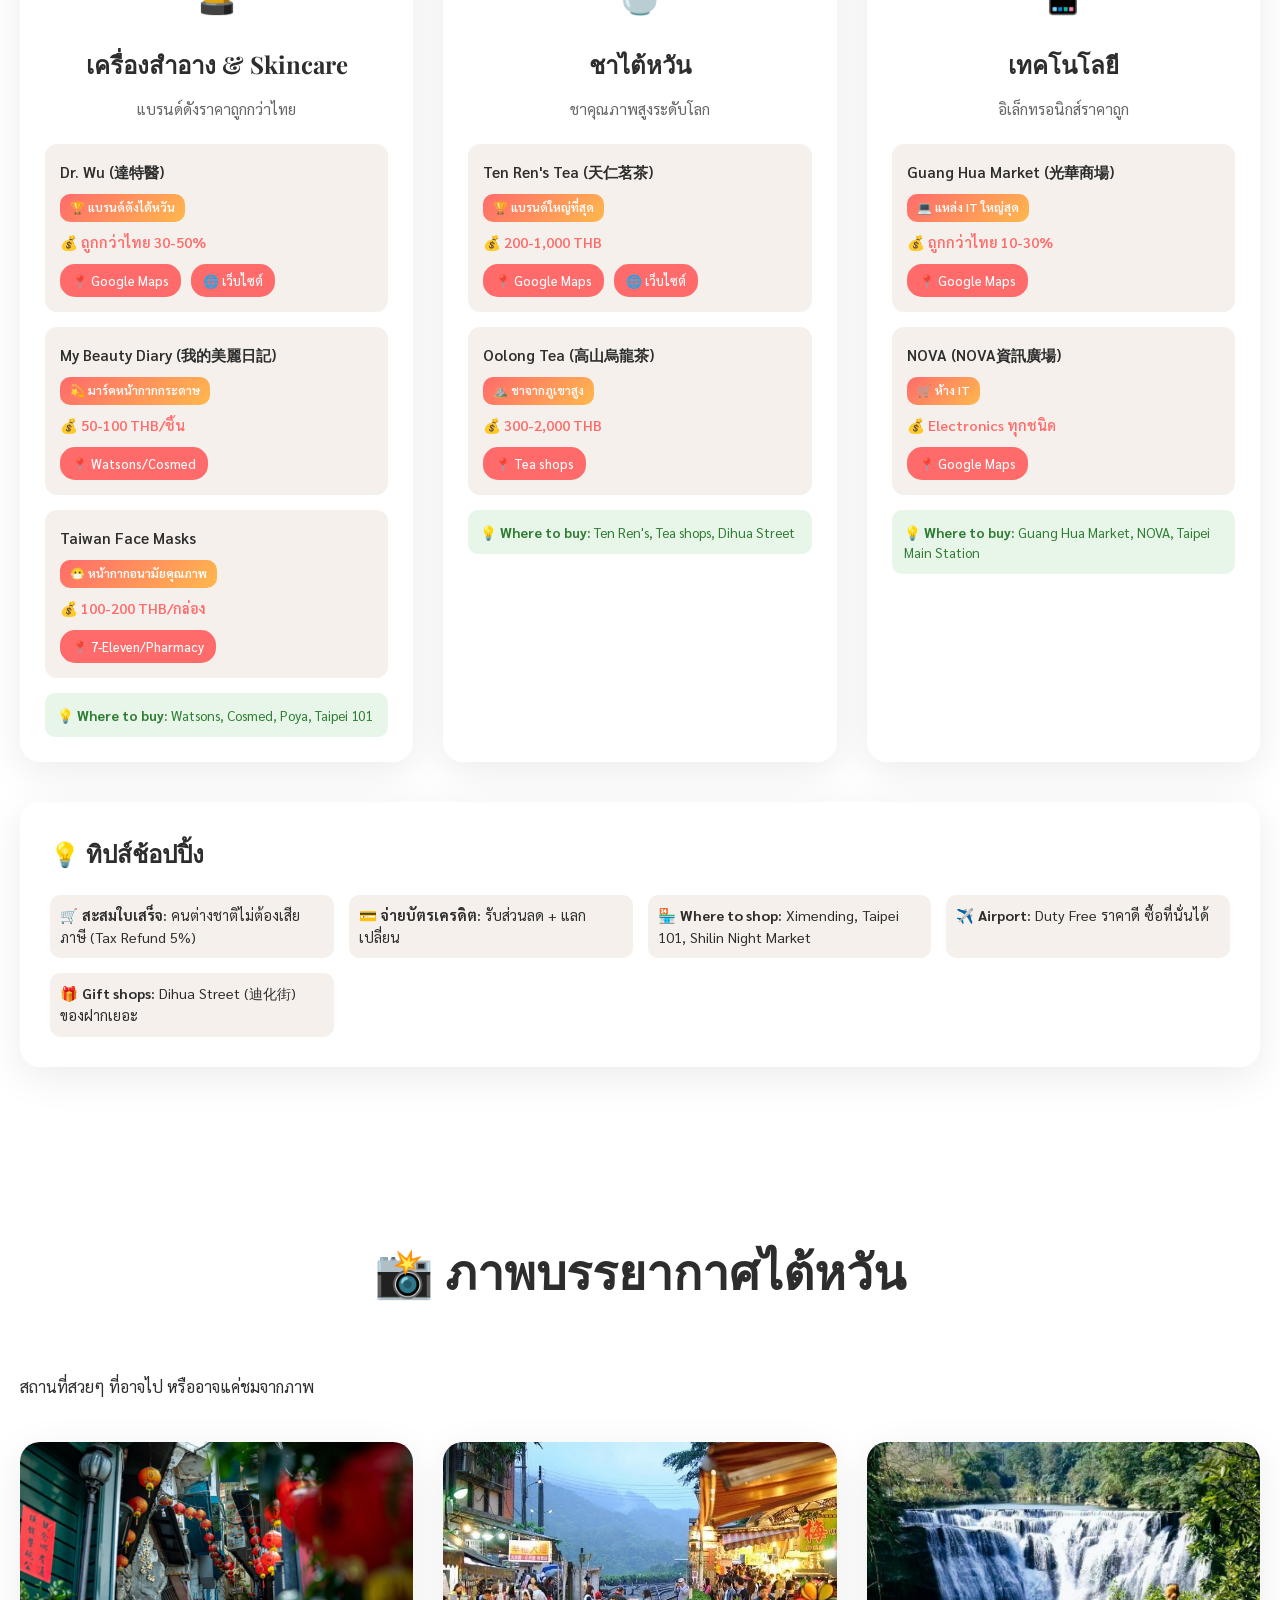
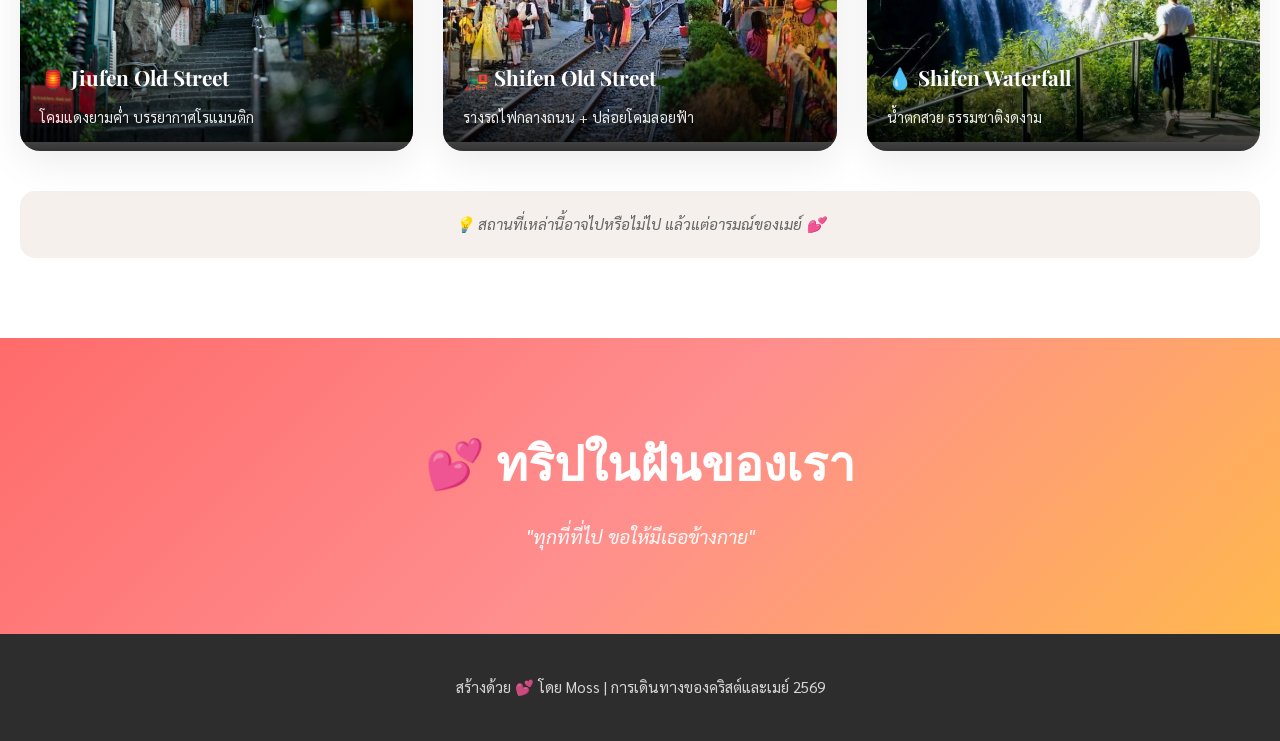
==== commit 33405cdb: "🌟 Unforgettable Features: Love Story + Interactive Wishes + Star Message ✨ สิ่งที่เพิ่ม: - 💕 Our Lov" ====
--- a/index.html
+++ b/index.html
@@ -67,7 +67,78 @@
             </p>
             
             <p class="love-quote" style="font-size: 0.85rem; opacity: 0.7; margin-top: 15px; font-style: italic;">
-                ✨ "Once in a lifetime,            </p>
+                ✨ "Once in a lifetime, there's a person who changes everything" ✨
+            </p>
+        </div>
+    </section>
+
+    <!-- Our Love Story Section -->
+    <section class="love-story">
+        <h2 class="section-title">💕 Our Love Story</h2>
+        <p class="section-subtitle">เส้นเวลาของเรา จนมาถึงวันนี้</p>
+
+        <div class="timeline">
+            <div class="timeline-item">
+                <div class="timeline-marker">💕</div>
+                <div class="timeline-content">
+                    <h3>วันแรกที่เจอกัน</h3>
+                    <p>จุดเริ่มต้นของเรื่องราวที่สวยงาม</p>
+                </div>
+            </div>
+
+            <div class="timeline-item">
+                <div class="timeline-marker">💍</div>
+                <div class="timeline-content">
+                    <h3>แต่งงาน</h3>
+                    <p>เราเป็นของกันและกันตลอดไป</p>
+                </div>
+            </div>
+
+            <div class="timeline-item">
+                <div class="timeline-marker">✈️</div>
+                <div class="timeline-content">
+                    <h3>ทริปแรกไปต่างประเทศด้วยกัน</h3>
+                    <p>ไต้หวัน 10-15 เมษายน 2569</p>
+                    <p class="highlight">🌟 ความทรงจำที่จะไม่มีวันลืม 🌟</p>
+                </div>
+            </div>
+        </div>
+    </section>
+
+    <!-- Interactive Wishes Section -->
+    <section class="wishes-section">
+        <h2 class="section-title">⭐ คำอวยพรสำหรับเรา</h2>
+        <p class="section-subtitle">คลิกที่ดาวเพื่อดูคำอวยพร 💕</p>
+
+        <div class="wishes-container">
+            <div class="wish-star" onclick="showWish('ขอให้เรามีความสุขมากๆ')">⭐</div>
+            <div class="wish-star" onclick="showWish('ขอให้ทริปนี้ประทับใจ')">⭐</div>
+            <div class="wish-star" onclick="showWish('ขอให้ถ่ายรูปสวยๆ')">⭐</div>
+            <div class="wish-star" onclick="showWish('ขอให้กินอร่อยทุกมื้อ')">⭐</div>
+            <div class="wish-star" onclick="showWish('ขอให้รักกันตลอดไป')">⭐</div>
+            <div class="wish-star" onclick="showWish('ขอให้ปลอดภัยทุกที่')">⭐</div>
+            <div class="wish-star" onclick="showWish('ขอให้มีเงินเหลือ')">⭐</div>
+            <div class="wish-star" onclick="showWish('ขอให้เมย์ยิ้มตลอด')">⭐</div>
+        </div>
+
+        <div class="wish-display" id="wish-display">
+            <p>✨ คลิกดาวเพื่อดูคำอวยพร ✨</p>
+        </div>
+    </section>
+
+    <!-- Message in the Stars -->
+    <section class="star-message">
+        <h2 class="section-title">💌 Message in the Stars</h2>
+        <div class="star-letter">
+            <p class="letter-content">
+                สำหรับเมย์ที่รัก 💕<br><br>
+                ทริปนี้เป็นของขวัญจากใจผม<br>
+                ขอบคุณที่มาเป็นเพื่อนเดินทางในชีวิต<br>
+                ไม่ว่าจะไปที่ไหน ขอให้ไปด้วยกันตลอดไป<br><br>
+                💕 คริสต์ 💕
+            </p>
+        </div>
+    </section>
         </div>
     </section>
 
--- a/style.css
+++ b/style.css
@@ -1219,6 +1219,202 @@
     font-style: italic;
 }
 
+/* ========== LOVE STORY TIMELINE ========== */
+.love-story {
+    padding: 80px 20px;
+    max-width: 900px;
+    margin: 0 auto;
+    background: linear-gradient(180deg, var(--night-twilight) 0%, var(--cream) 30%);
+}
+
+.timeline {
+    position: relative;
+    margin-top: 60px;
+}
+
+.timeline::before {
+    content: '';
+    position: absolute;
+    left: 50%;
+    transform: translateX(-50%);
+    width: 3px;
+    height: 100%;
+    background: linear-gradient(180deg, var(--star-gold), var(--sunset-pink), var(--sunset-orange));
+    opacity: 0.5;
+}
+
+.timeline-item {
+    display: flex;
+    justify-content: center;
+    align-items: center;
+    margin-bottom: 60px;
+    position: relative;
+}
+
+.timeline-marker {
+    width: 80px;
+    height: 80px;
+    border-radius: 50%;
+    background: linear-gradient(135deg, var(--star-gold), var(--sunset-pink));
+    display: flex;
+    align-items: center;
+    justify-content: center;
+    font-size: 2.5rem;
+    position: relative;
+    z-index: 2;
+    box-shadow: 0 10px 40px rgba(255, 215, 0, 0.3);
+    animation: pulse 2s ease-in-out infinite;
+}
+
+.timeline-content {
+    background: white;
+    padding: 30px;
+    border-radius: 20px;
+    box-shadow: 0 10px 40px rgba(0,0,0,0.08);
+    max-width: 350px;
+    margin-left: 30px;
+    transition: transform 0.3s ease, box-shadow 0.3s ease;
+}
+
+.timeline-content:hover {
+    transform: translateY(-5px);
+    box-shadow: 0 20px 60px rgba(0,0,0,0.15);
+}
+
+.timeline-content h3 {
+    font-family: 'Playfair Display', serif;
+    font-size: 1.5rem;
+    margin-bottom: 10px;
+    color: var(--night-purple);
+}
+
+.timeline-content p {
+    font-size: 0.95rem;
+    color: #666;
+    line-height: 1.6;
+}
+
+.timeline-content .highlight {
+    margin-top: 15px;
+    color: var(--sunset-pink);
+    font-weight: 600;
+}
+
+/* ========== INTERACTIVE WISHES ========== */
+.wishes-section {
+    padding: 80px 20px;
+    background: linear-gradient(180deg, var(--cream) 0%, var(--night-twilight) 100%);
+    text-align: center;
+}
+
+.wishes-container {
+    display: flex;
+    flex-wrap: wrap;
+    justify-content: center;
+    gap: 30px;
+    margin-top: 40px;
+}
+
+.wish-star {
+    font-size: 4rem;
+    cursor: pointer;
+    transition: all 0.3s ease;
+    animation: twinkle 2s ease-in-out infinite;
+    user-select: none;
+}
+
+.wish-star:hover {
+    transform: scale(1.3) rotate(15deg);
+    filter: drop-shadow(0 0 20px rgba(255, 215, 0, 0.8));
+}
+
+.wish-display {
+    margin-top: 50px;
+    padding: 40px;
+    background: rgba(255, 255, 255, 0.95);
+    border-radius: 30px;
+    max-width: 600px;
+    margin-left: auto;
+    margin-right: auto;
+    box-shadow: 0 20px 60px rgba(0,0,0,0.1);
+    animation: fadeInUp 0.5s ease;
+}
+
+.wish-display p {
+    font-family: 'Playfair Display', serif;
+    font-size: 1.8rem;
+    color: var(--night-purple);
+    font-weight: 600;
+}
+
+/* ========== STAR MESSAGE ========== */
+.star-message {
+    padding: 80px 20px;
+    background: var(--night-deep);
+    text-align: center;
+}
+
+.star-letter {
+    max-width: 600px;
+    margin: 40px auto 0;
+    background: linear-gradient(135deg, rgba(255,255,255,0.1), rgba(255,255,255,0.05));
+    backdrop-filter: blur(10px);
+    border: 2px solid rgba(255, 215, 0, 0.3);
+    border-radius: 30px;
+    padding: 50px;
+    box-shadow: 0 20px 60px rgba(255, 215, 0, 0.2);
+}
+
+.letter-content {
+    font-family: 'Playfair Display', serif;
+    font-size: 1.3rem;
+    color: var(--star-white);
+    line-height: 1.8;
+    text-shadow: 0 0 10px rgba(255, 215, 0, 0.3);
+}
+
+/* ========== ENHANCED HERO ========== */
+.couple-names {
+    font-family: 'Playfair Display', serif;
+    font-size: clamp(3rem, 10vw, 6rem);
+    font-weight: 700;
+    color: var(--star-white);
+    line-height: 1.1;
+    margin-bottom: 20px;
+    text-shadow: 
+        0 0 20px rgba(255, 215, 0, 0.5),
+        0 0 40px rgba(255, 215, 0, 0.3),
+        0 0 60px rgba(255, 215, 0, 0.2);
+    animation: glow 3s ease-in-out infinite;
+}
+
+@keyframes glow {
+    0%, 100% {
+        text-shadow: 
+            0 0 20px rgba(255, 215, 0, 0.5),
+            0 0 40px rgba(255, 215, 0, 0.3);
+    }
+    50% {
+        text-shadow: 
+            0 0 30px rgba(255, 215, 0, 0.8),
+            0 0 60px rgba(255, 215, 0, 0.5),
+            0 0 90px rgba(255, 215, 0, 0.3);
+    }
+}
+
+.ampersand {
+    font-size: 0.6em;
+    margin: 0 20px;
+    color: var(--star-gold);
+    animation: spin 10s linear infinite;
+    display: inline-block;
+}
+
+@keyframes spin {
+    0% { transform: rotate(0deg); }
+    100% { transform: rotate(360deg); }
+}
+
 /* ========== MUSIC PLAYER SECTION ========== */
 .music-player {
     background: linear-gradient(135deg, #667eea 0%, #764ba2 100%);
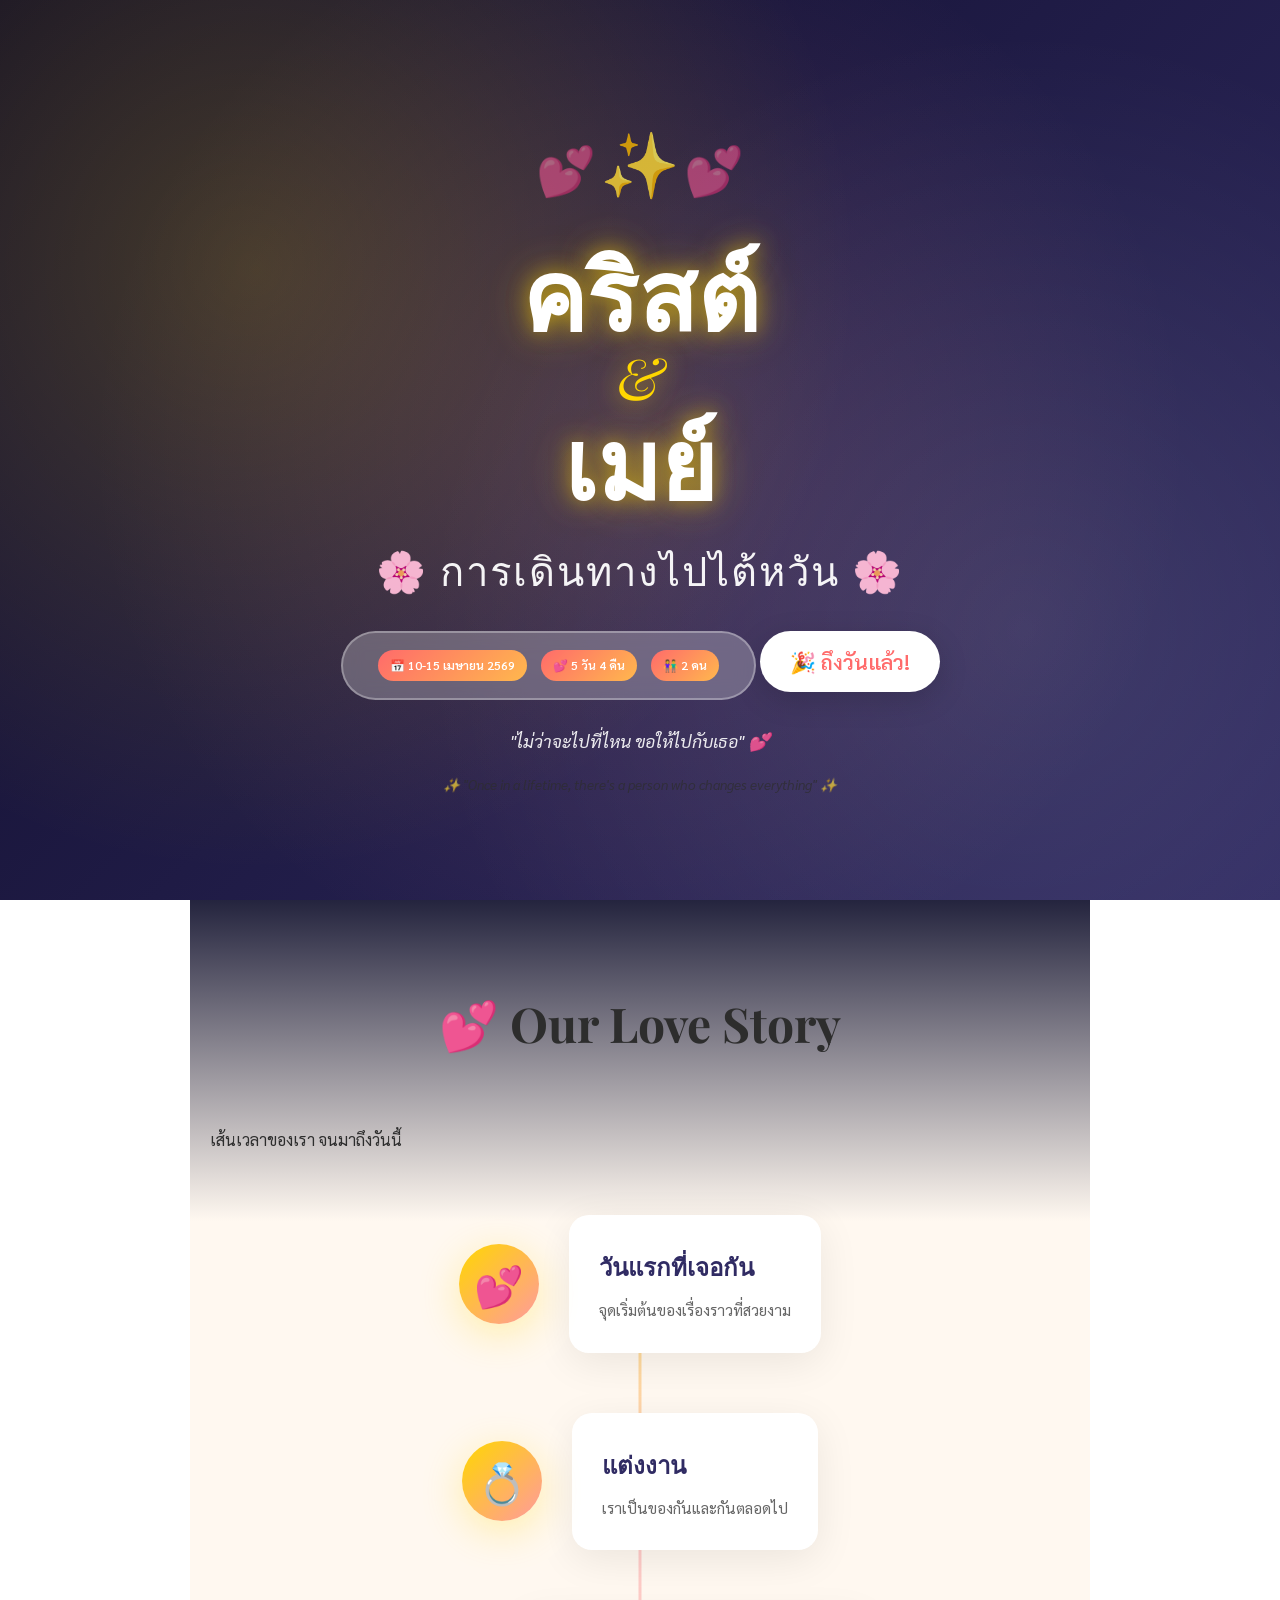
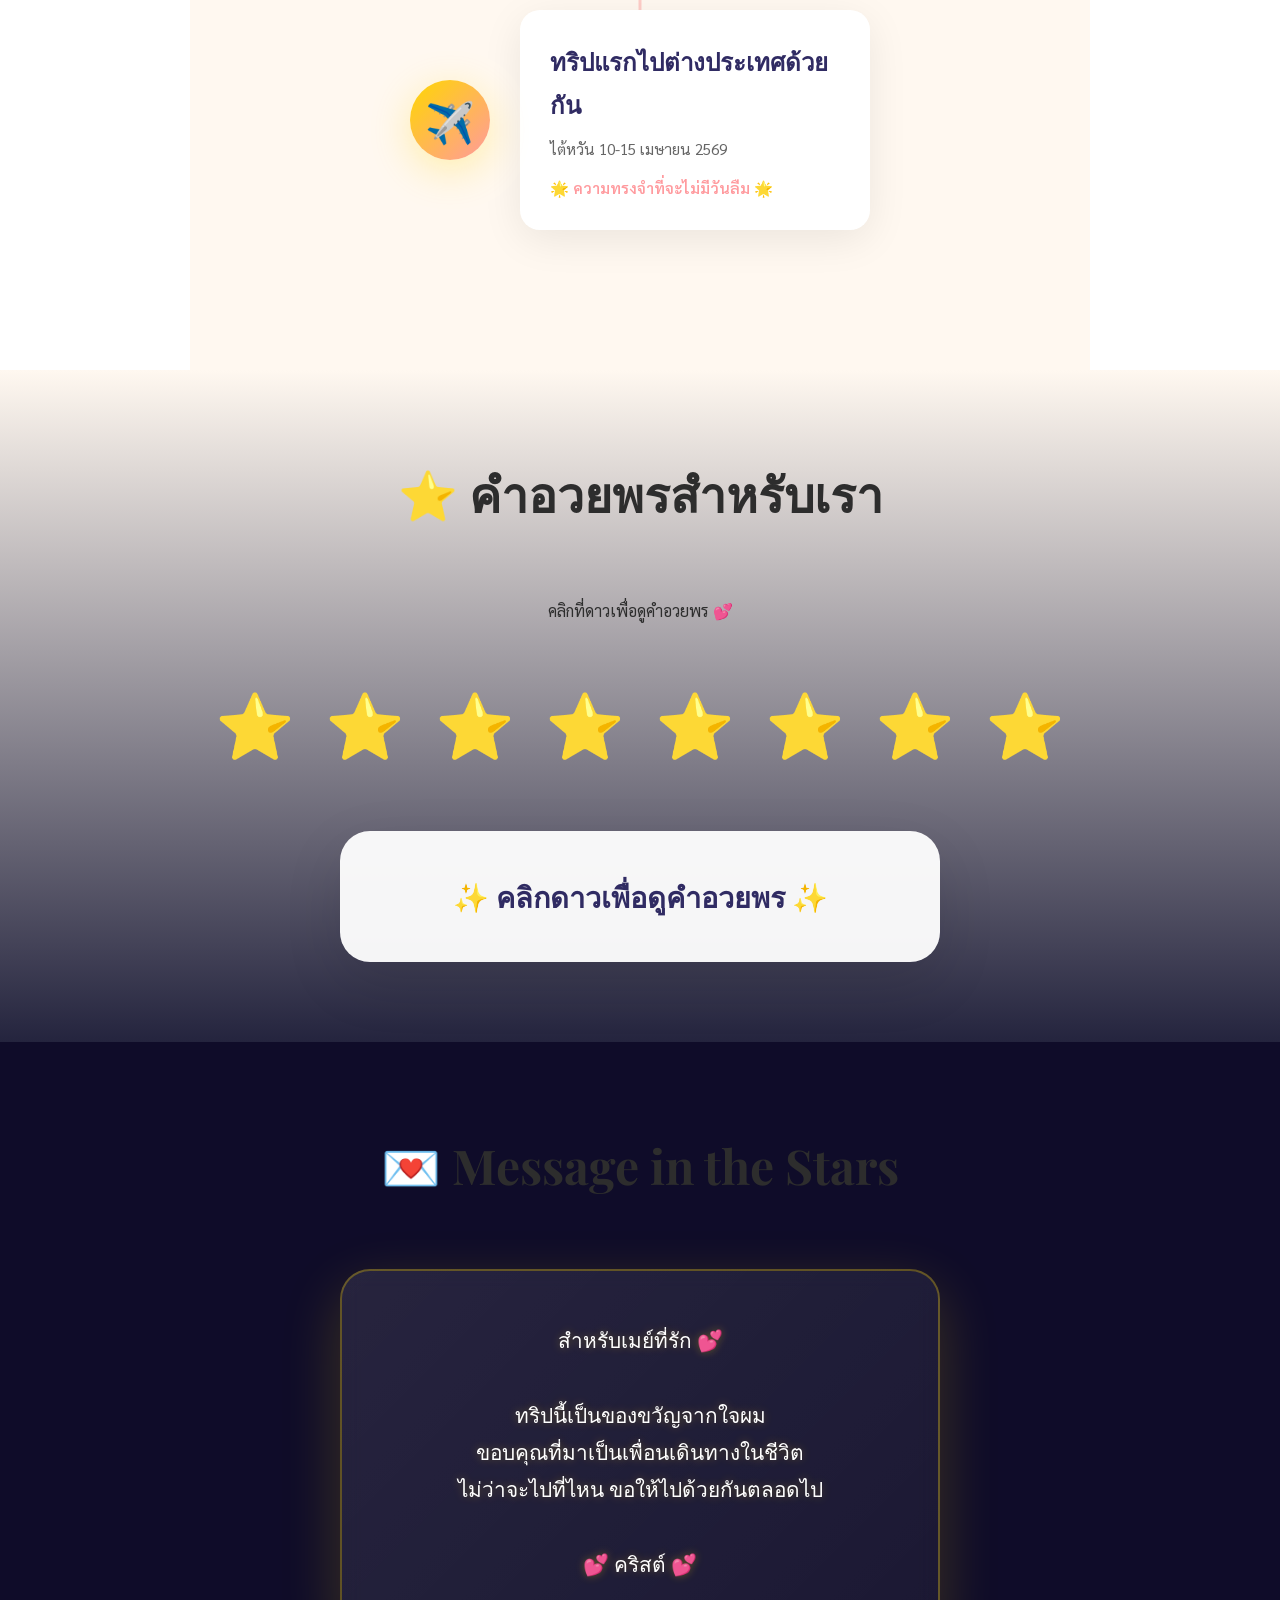
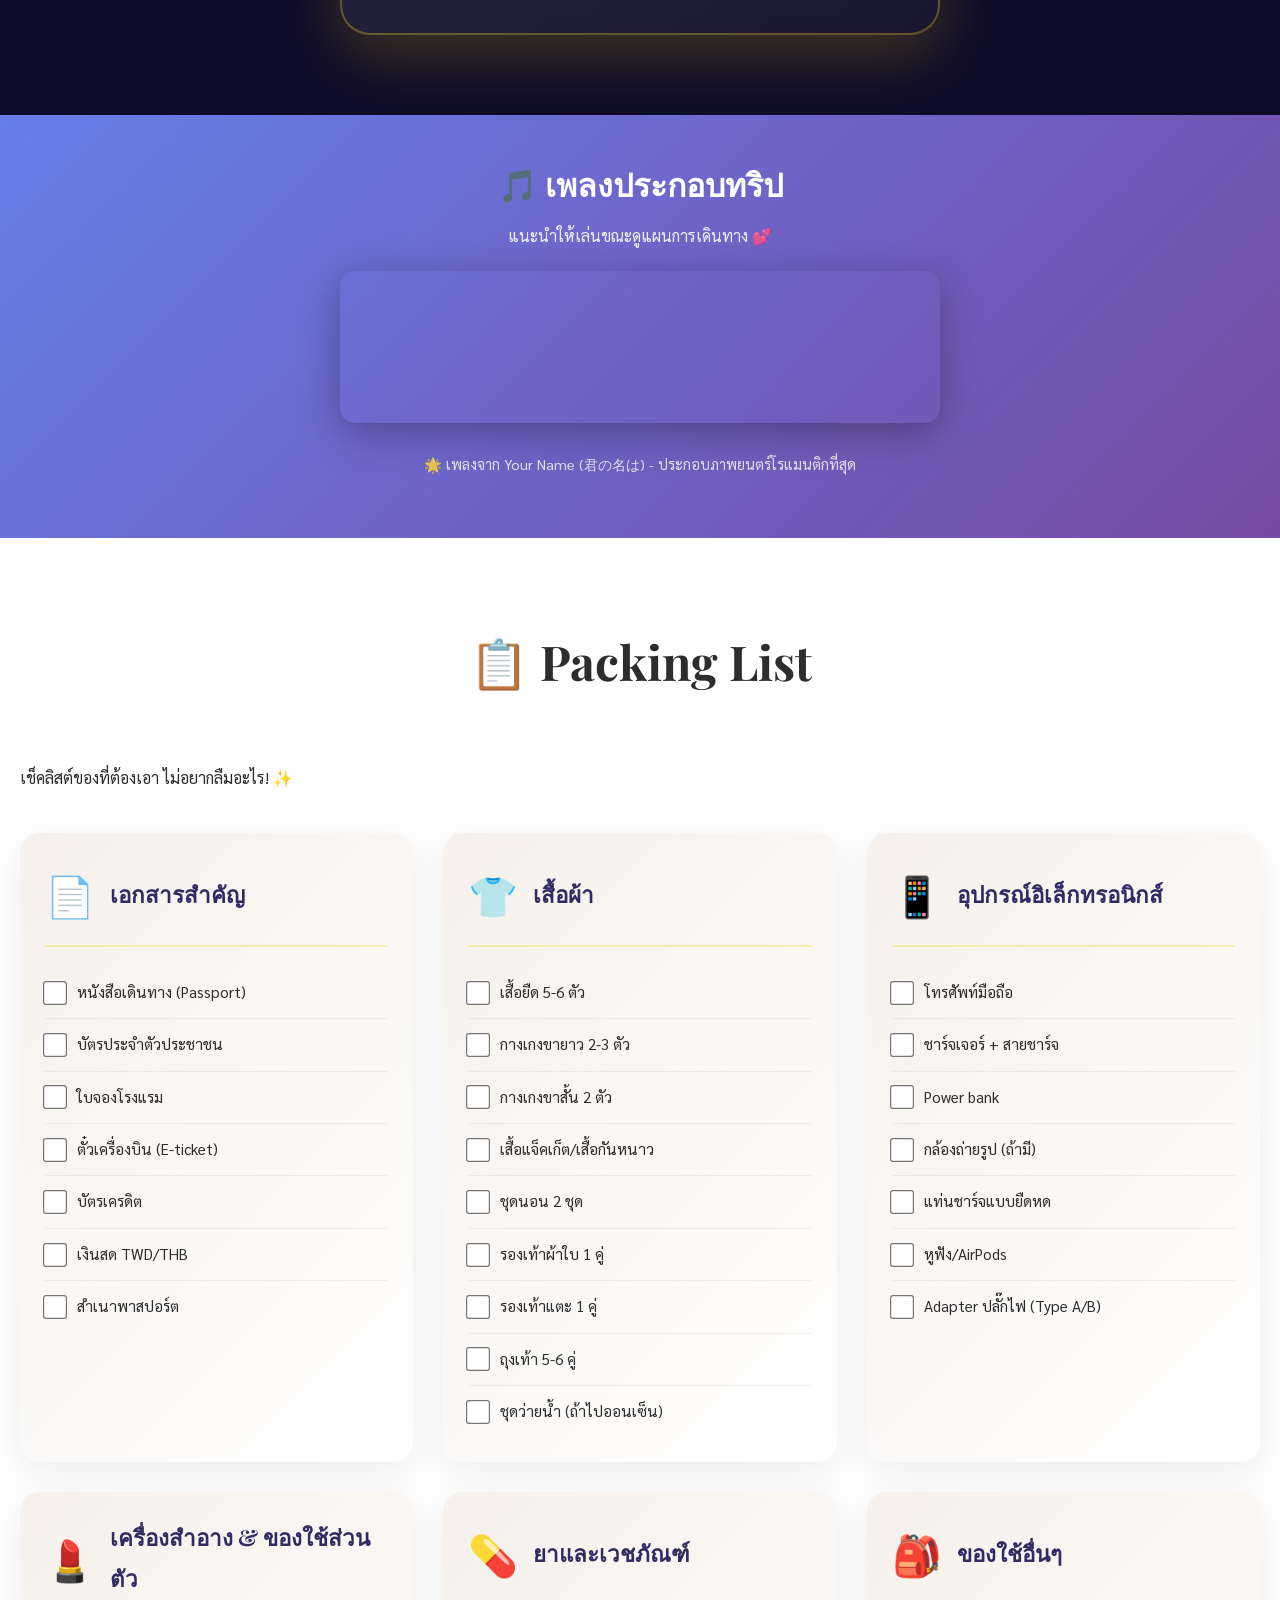
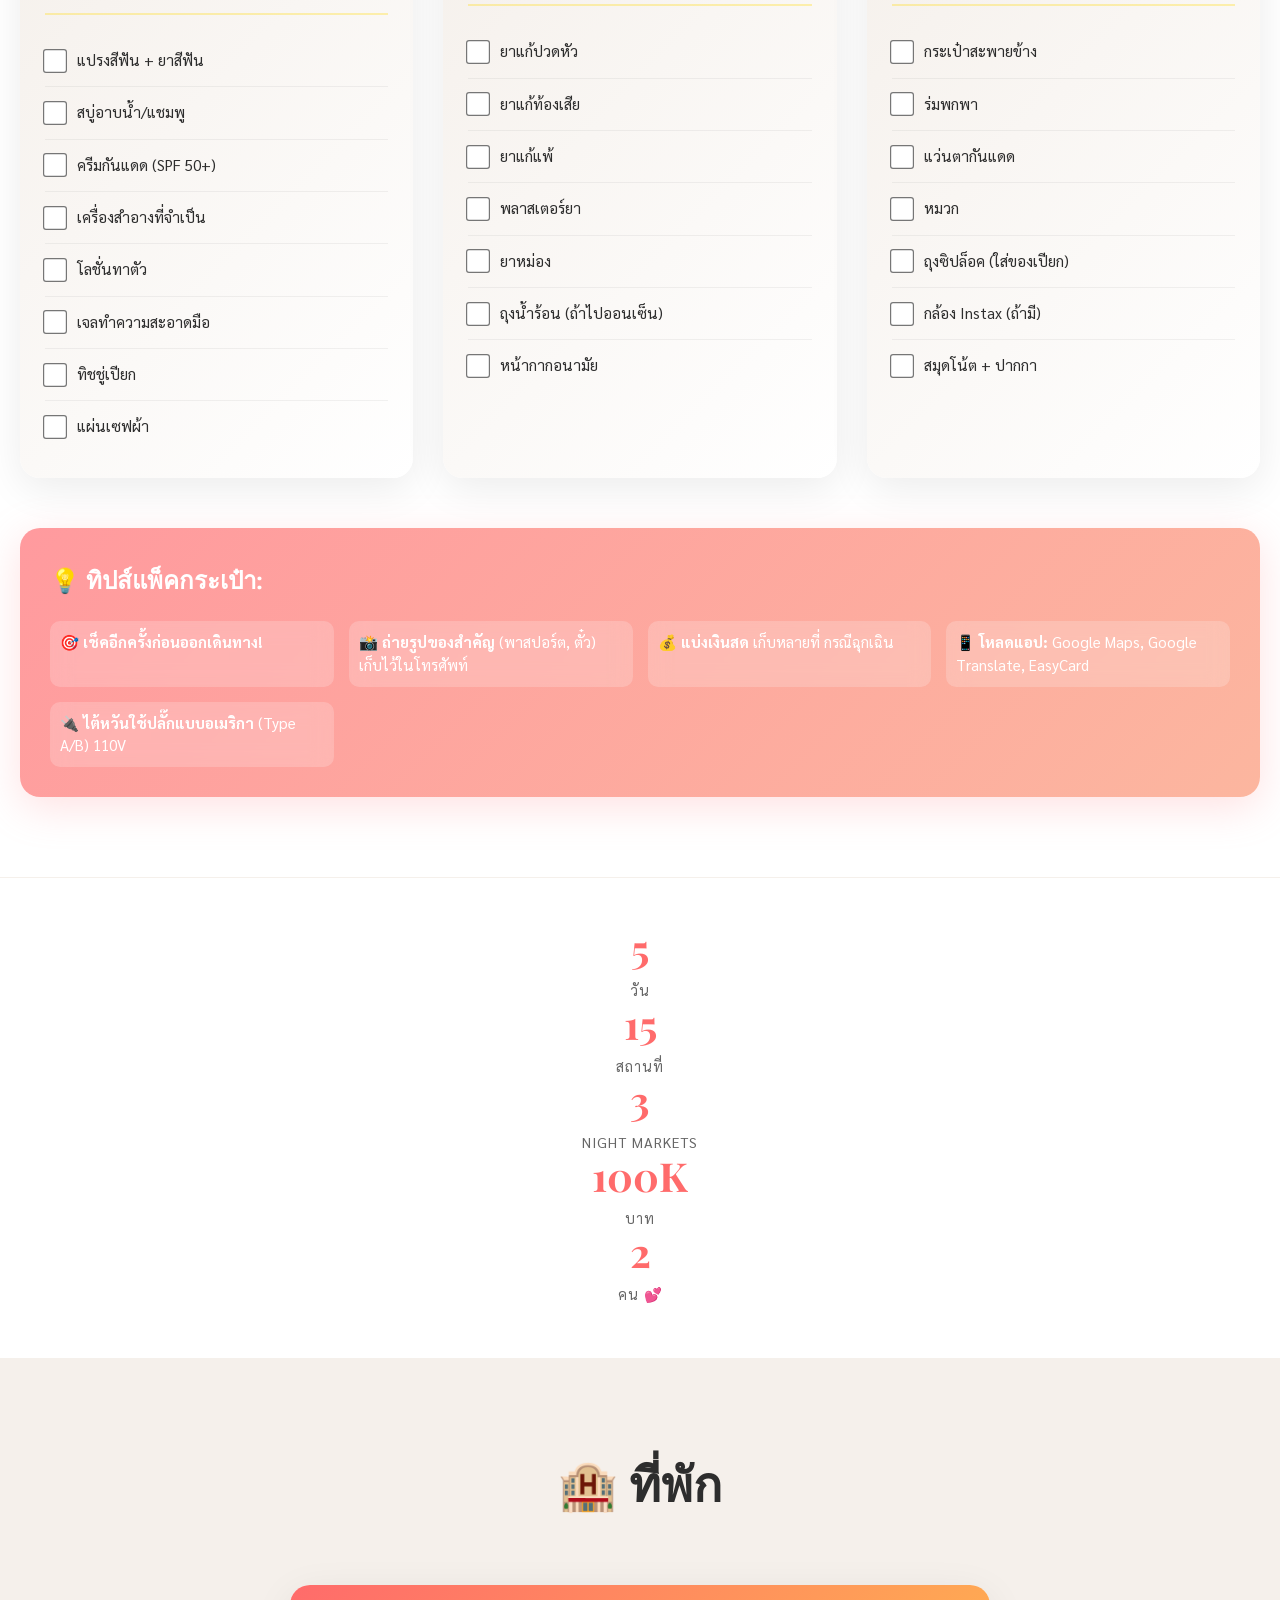
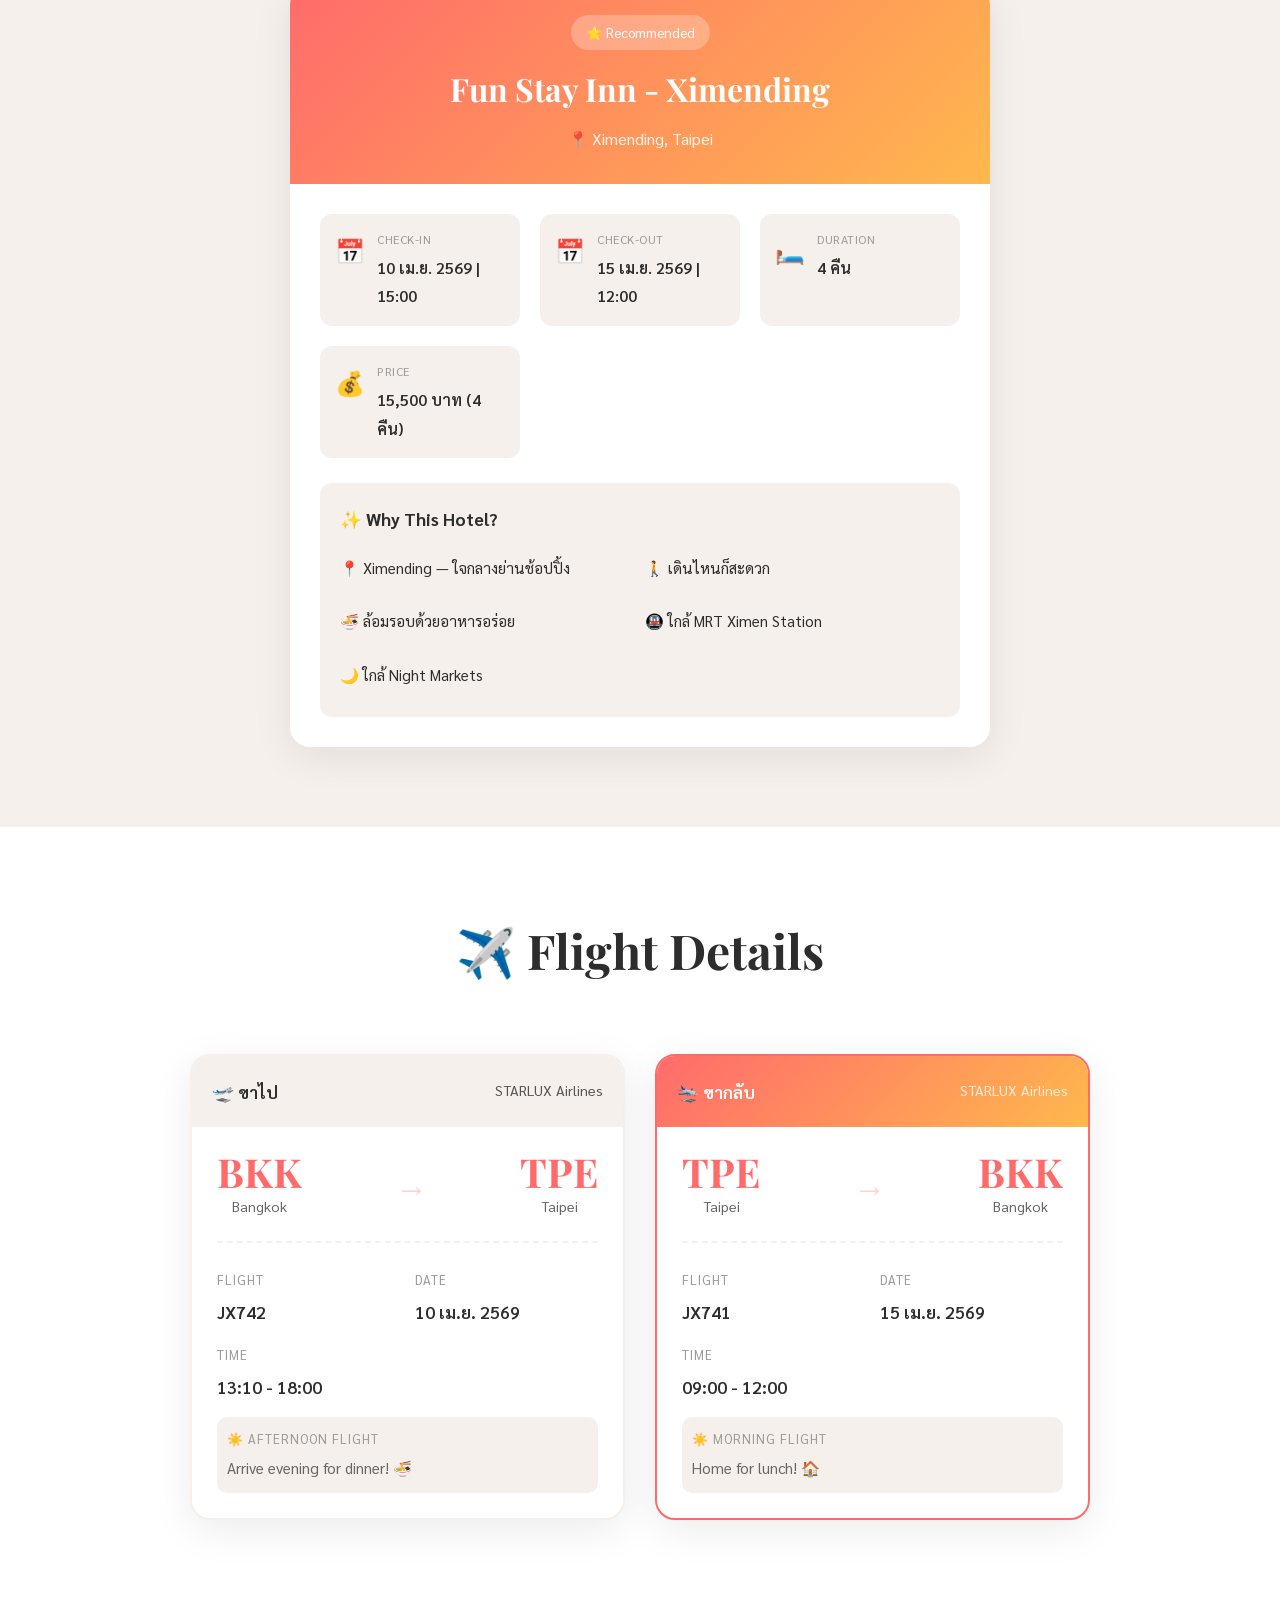
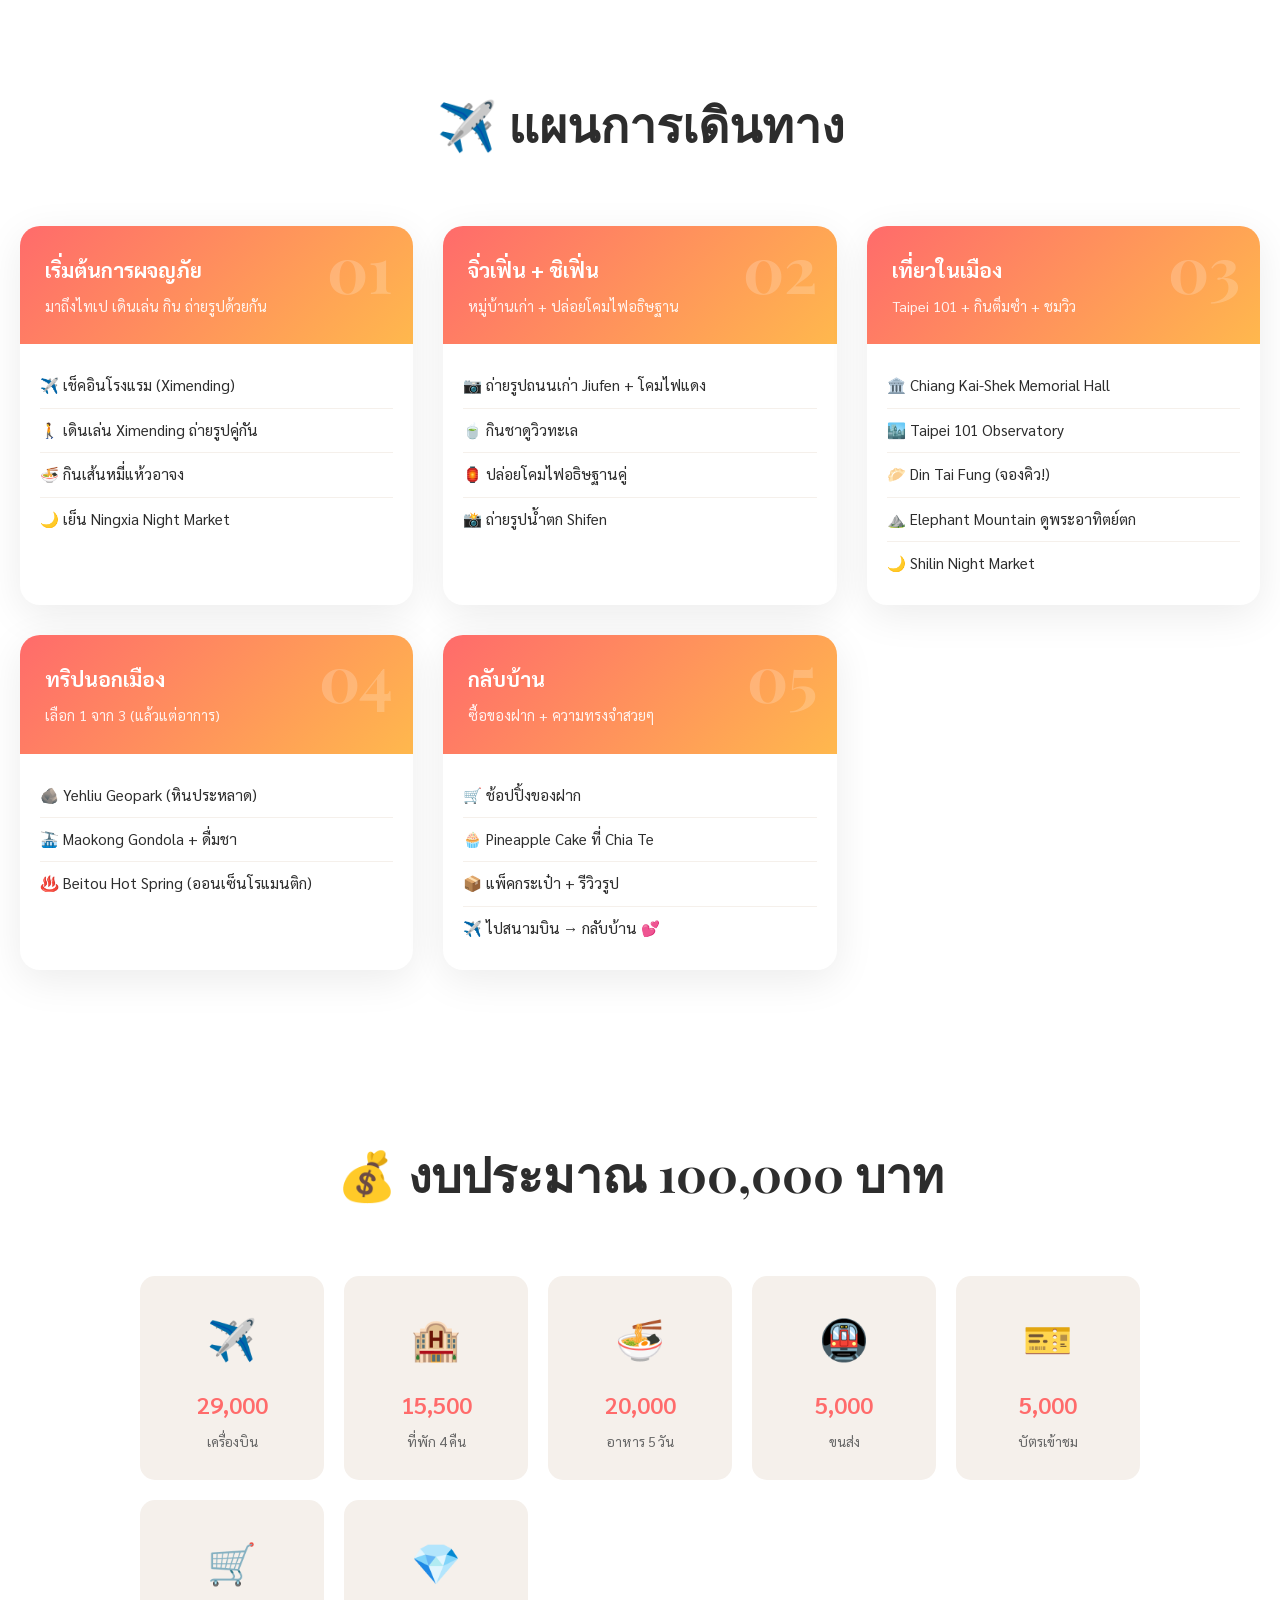
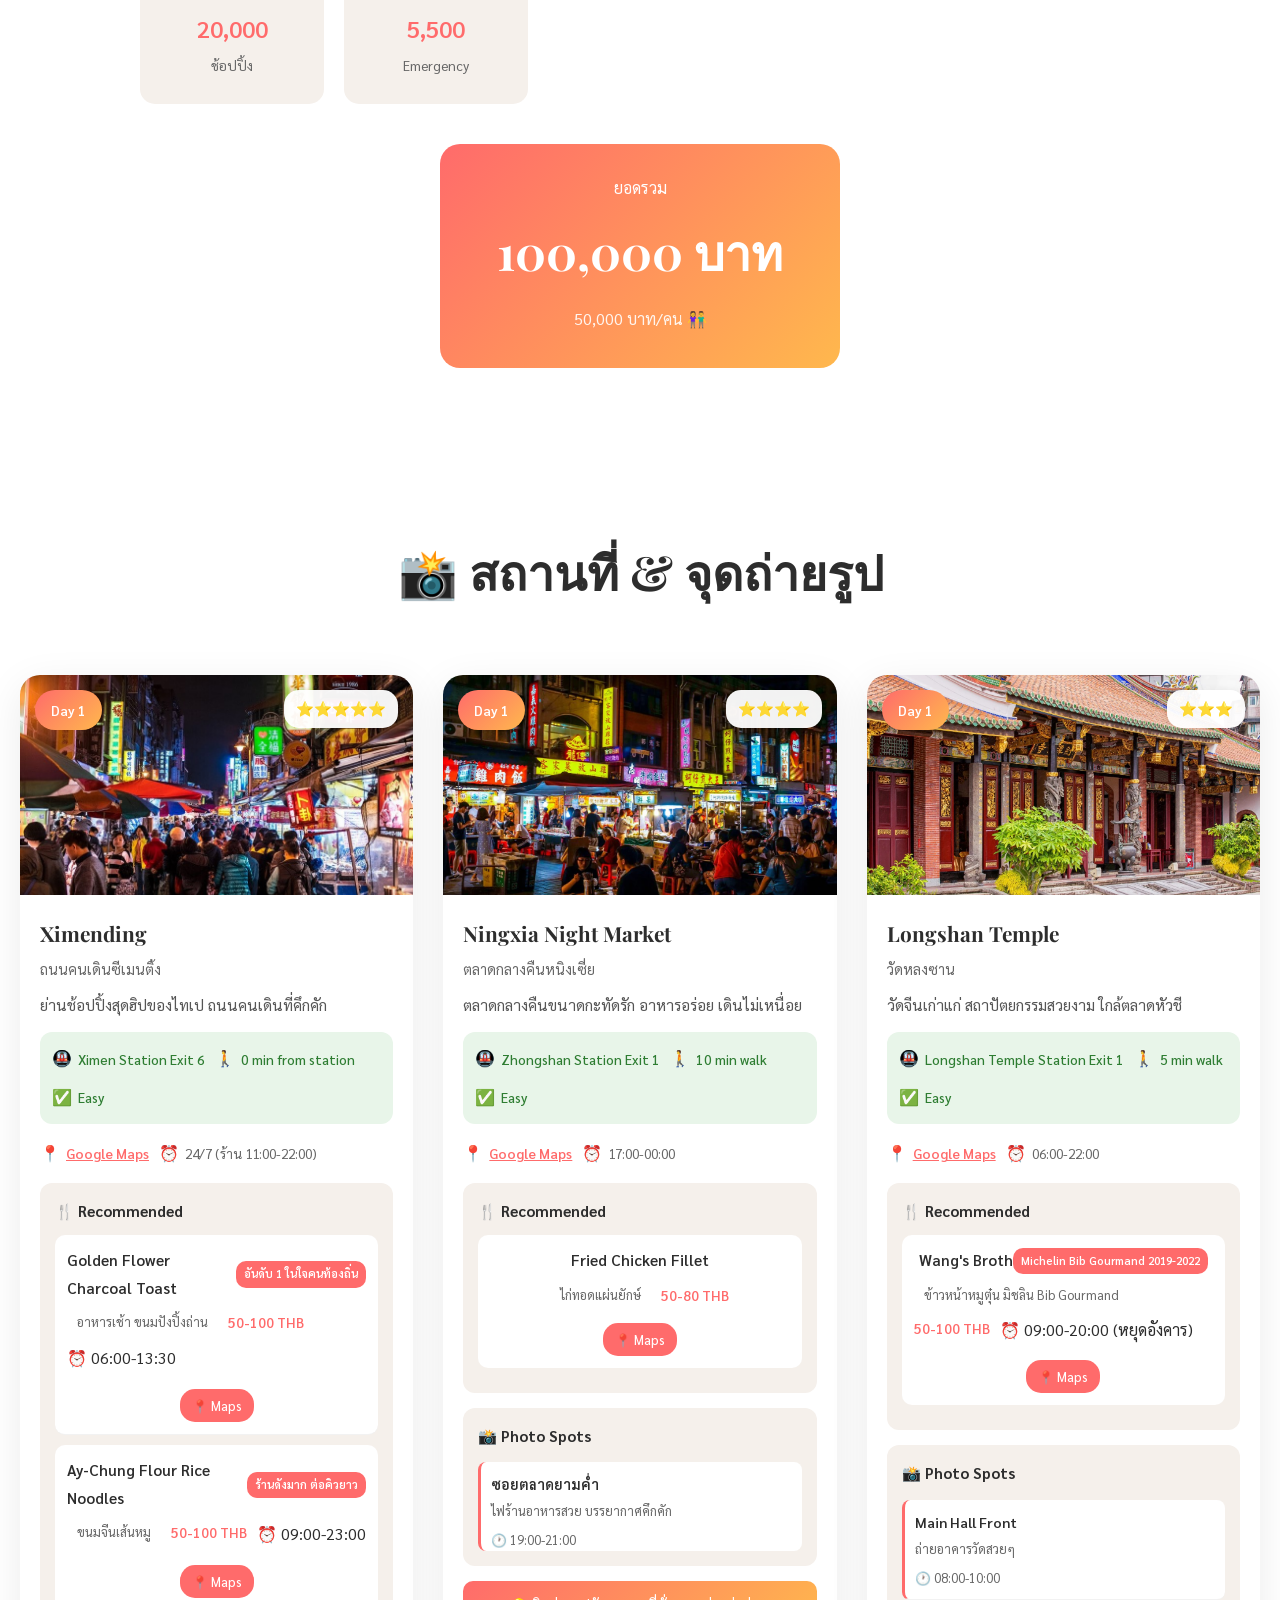
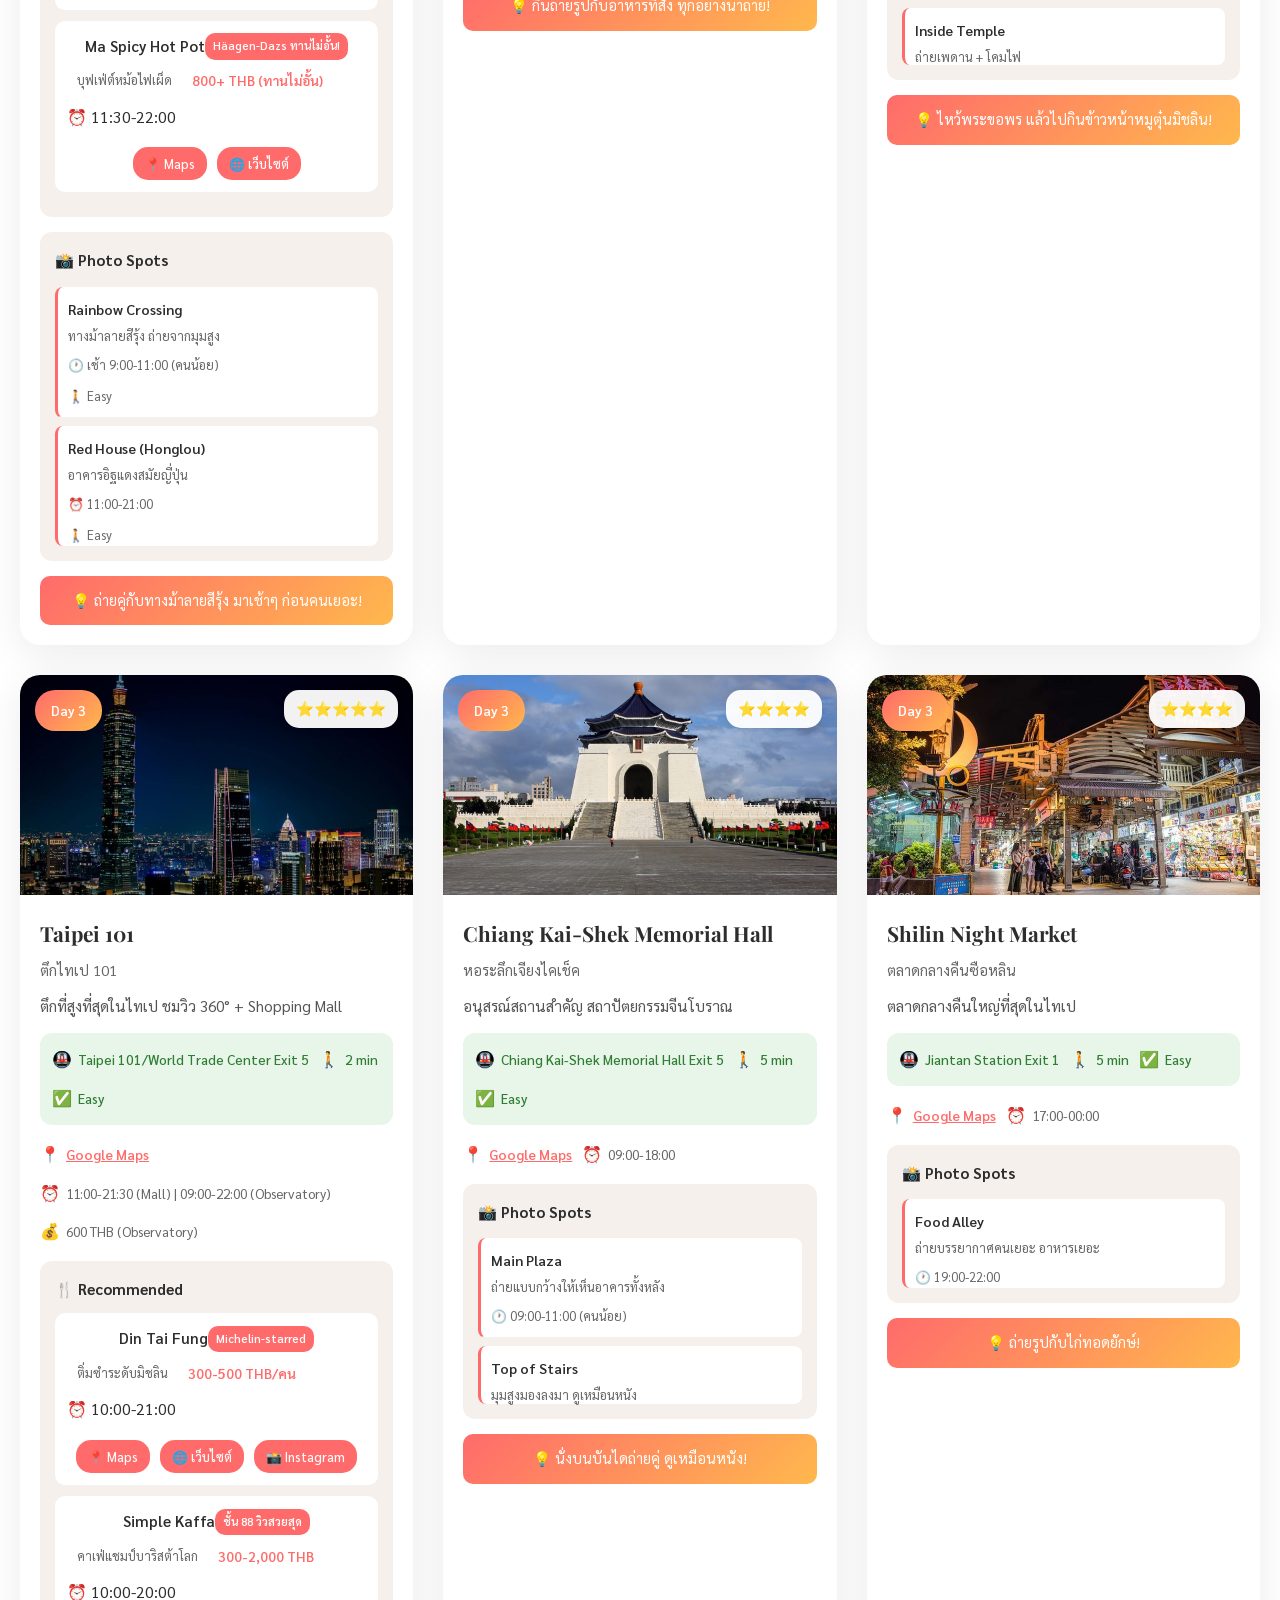
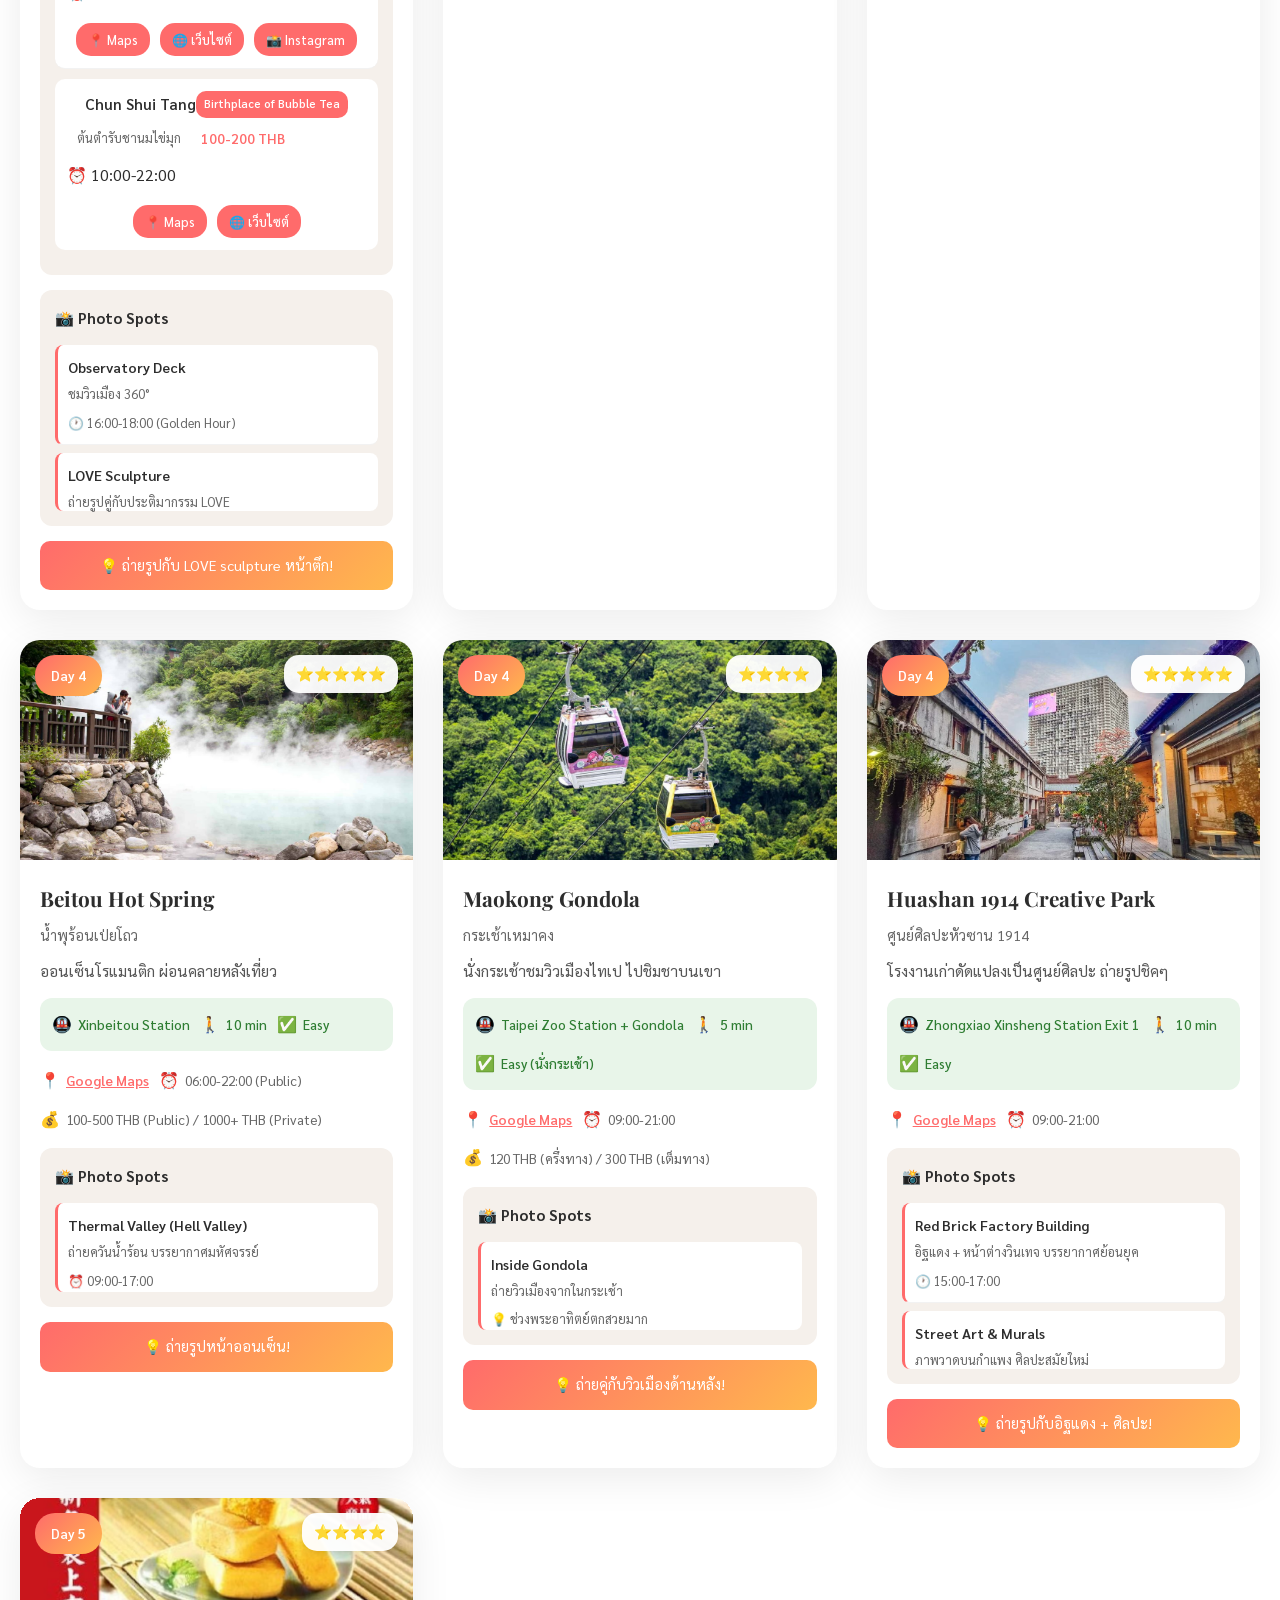
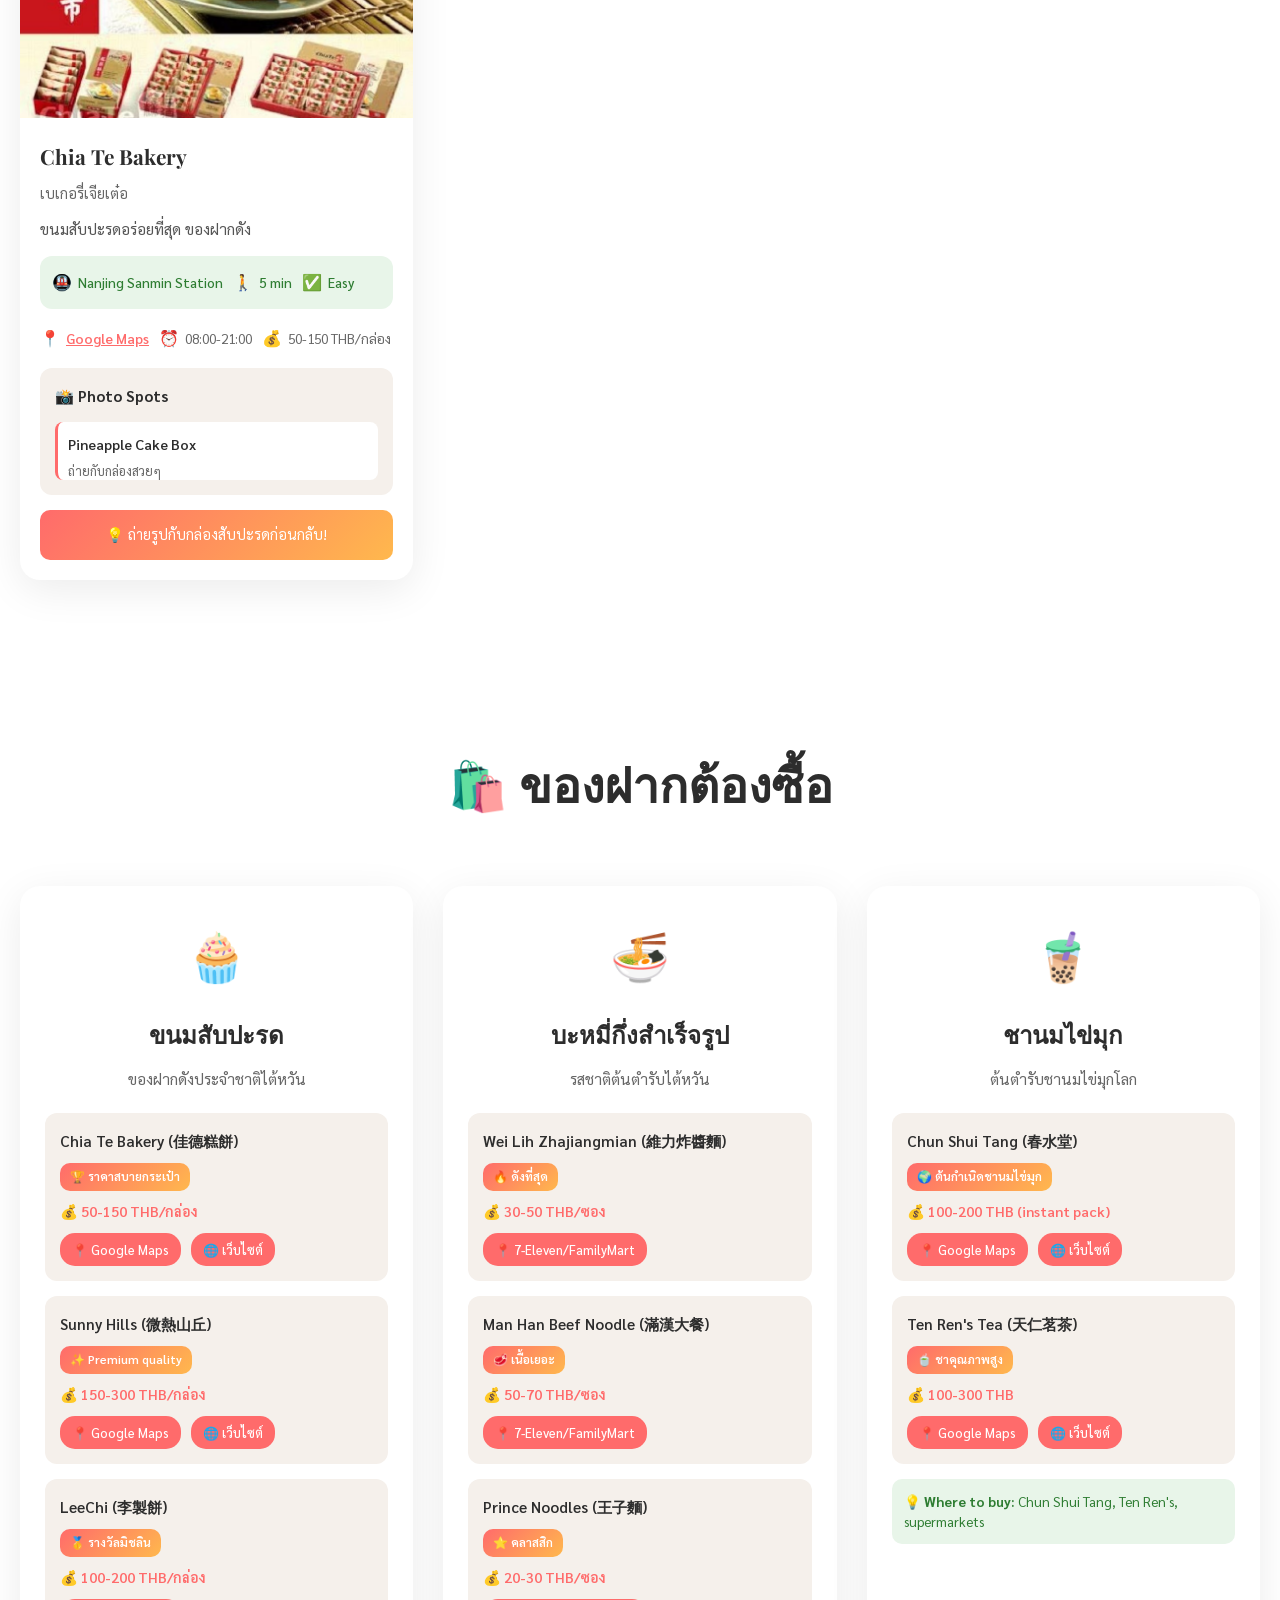
==== commit 81b452d7: "📋 Interactive Packing List - ไม่อยากลืมอะไร! ✨ สิ่งที่เพิ่ม: - 📄 เอกสารสำคัญ (7 รายการ) - 👕 เสื้อผ้า" ====
--- a/index.html
+++ b/index.html
@@ -159,6 +159,130 @@
         </p>
     </section>
 
+    <!-- Packing List Section -->
+    <section class="packing-list">
+        <h2 class="section-title">📋 Packing List</h2>
+        <p class="section-subtitle">เช็คลิสต์ของที่ต้องเอา ไม่อยากลืมอะไร! ✨</p>
+
+        <div class="packing-grid">
+            <!-- เอกสาร -->
+            <div class="packing-category">
+                <div class="category-header">
+                    <span class="category-icon">📄</span>
+                    <h3>เอกสารสำคัญ</h3>
+                </div>
+                <ul class="packing-items">
+                    <li><label><input type="checkbox" class="packing-checkbox"> หนังสือเดินทาง (Passport)</label></li>
+                    <li><label><input type="checkbox" class="packing-checkbox"> บัตรประจำตัวประชาชน</label></li>
+                    <li><label><input type="checkbox" class="packing-checkbox"> ใบจองโรงแรม</label></li>
+                    <li><label><input type="checkbox" class="packing-checkbox"> ตั๋วเครื่องบิน (E-ticket)</label></li>
+                    <li><label><input type="checkbox" class="packing-checkbox"> บัตรเครดิต</label></li>
+                    <li><label><input type="checkbox" class="packing-checkbox"> เงินสด TWD/THB</label></li>
+                    <li><label><input type="checkbox" class="packing-checkbox"> สำเนาพาสปอร์ต</label></li>
+                </ul>
+            </div>
+
+            <!-- เสื้อผ้า -->
+            <div class="packing-category">
+                <div class="category-header">
+                    <span class="category-icon">👕</span>
+                    <h3>เสื้อผ้า</h3>
+                </div>
+                <ul class="packing-items">
+                    <li><label><input type="checkbox" class="packing-checkbox"> เสื้อยืด 5-6 ตัว</label></li>
+                    <li><label><input type="checkbox" class="packing-checkbox"> กางเกงขายาว 2-3 ตัว</label></li>
+                    <li><label><input type="checkbox" class="packing-checkbox"> กางเกงขาสั้น 2 ตัว</label></li>
+                    <li><label><input type="checkbox" class="packing-checkbox"> เสื้อแจ็คเก็ต/เสื้อกันหนาว</label></li>
+                    <li><label><input type="checkbox" class="packing-checkbox"> ชุดนอน 2 ชุด</label></li>
+                    <li><label><input type="checkbox" class="packing-checkbox"> รองเท้าผ้าใบ 1 คู่</label></li>
+                    <li><label><input type="checkbox" class="packing-checkbox"> รองเท้าแตะ 1 คู่</label></li>
+                    <li><label><input type="checkbox" class="packing-checkbox"> ถุงเท้า 5-6 คู่</label></li>
+                    <li><label><input type="checkbox" class="packing-checkbox"> ชุดว่ายน้ำ (ถ้าไปออนเซ็น)</label></li>
+                </ul>
+            </div>
+
+            <!-- อุปกรณ์อิเล็กทรอนิกส์ -->
+            <div class="packing-category">
+                <div class="category-header">
+                    <span class="category-icon">📱</span>
+                    <h3>อุปกรณ์อิเล็กทรอนิกส์</h3>
+                </div>
+                <ul class="packing-items">
+                    <li><label><input type="checkbox" class="packing-checkbox"> โทรศัพท์มือถือ</label></li>
+                    <li><label><input type="checkbox" class="packing-checkbox"> ชาร์จเจอร์ + สายชาร์จ</label></li>
+                    <li><label><input type="checkbox" class="packing-checkbox"> Power bank</label></li>
+                    <li><label><input type="checkbox" class="packing-checkbox"> กล้องถ่ายรูป (ถ้ามี)</label></li>
+                    <li><label><input type="checkbox" class="packing-checkbox"> แท่นชาร์จแบบยืดหด</label></li>
+                    <li><label><input type="checkbox" class="packing-checkbox"> หูฟัง/AirPods</label></li>
+                    <li><label><input type="checkbox" class="packing-checkbox"> Adapter ปลั๊กไฟ (Type A/B)</label></li>
+                </ul>
+            </div>
+
+            <!-- เครื่องสำอาง -->
+            <div class="packing-category">
+                <div class="category-header">
+                    <span class="category-icon">💄</span>
+                    <h3>เครื่องสำอาง & ของใช้ส่วนตัว</h3>
+                </div>
+                <ul class="packing-items">
+                    <li><label><input type="checkbox" class="packing-checkbox"> แปรงสีฟัน + ยาสีฟัน</label></li>
+                    <li><label><input type="checkbox" class="packing-checkbox"> สบู่อาบน้ำ/แชมพู</label></li>
+                    <li><label><input type="checkbox" class="packing-checkbox"> ครีมกันแดด (SPF 50+)</label></li>
+                    <li><label><input type="checkbox" class="packing-checkbox"> เครื่องสำอางที่จำเป็น</label></li>
+                    <li><label><input type="checkbox" class="packing-checkbox"> โลชั่นทาตัว</label></li>
+                    <li><label><input type="checkbox" class="packing-checkbox"> เจลทำความสะอาดมือ</label></li>
+                    <li><label><input type="checkbox" class="packing-checkbox"> ทิชชู่เปียก</label></li>
+                    <li><label><input type="checkbox" class="packing-checkbox"> แผ่นเซฟผ้า</label></li>
+                </ul>
+            </div>
+
+            <!-- ยาและเวชภัณฑ์ -->
+            <div class="packing-category">
+                <div class="category-header">
+                    <span class="category-icon">💊</span>
+                    <h3>ยาและเวชภัณฑ์</h3>
+                </div>
+                <ul class="packing-items">
+                    <li><label><input type="checkbox" class="packing-checkbox"> ยาแก้ปวดหัว</label></li>
+                    <li><label><input type="checkbox" class="packing-checkbox"> ยาแก้ท้องเสีย</label></li>
+                    <li><label><input type="checkbox" class="packing-checkbox"> ยาแก้แพ้</label></li>
+                    <li><label><input type="checkbox" class="packing-checkbox"> พลาสเตอร์ยา</label></li>
+                    <li><label><input type="checkbox" class="packing-checkbox"> ยาหม่อง</label></li>
+                    <li><label><input type="checkbox" class="packing-checkbox"> ถุงน้ำร้อน (ถ้าไปออนเซ็น)</label></li>
+                    <li><label><input type="checkbox" class="packing-checkbox"> หน้ากากอนามัย</label></li>
+                </ul>
+            </div>
+
+            <!-- ของใช้อื่นๆ -->
+            <div class="packing-category">
+                <div class="category-header">
+                    <span class="category-icon">🎒</span>
+                    <h3>ของใช้อื่นๆ</h3>
+                </div>
+                <ul class="packing-items">
+                    <li><label><input type="checkbox" class="packing-checkbox"> กระเป๋าสะพายข้าง</label></li>
+                    <li><label><input type="checkbox" class="packing-checkbox"> ร่มพกพา</label></li>
+                    <li><label><input type="checkbox" class="packing-checkbox"> แว่นตากันแดด</label></li>
+                    <li><label><input type="checkbox" class="packing-checkbox"> หมวก</label></li>
+                    <li><label><input type="checkbox" class="packing-checkbox"> ถุงซิปล็อค (ใส่ของเปียก)</label></li>
+                    <li><label><input type="checkbox" class="packing-checkbox"> กล้อง Instax (ถ้ามี)</label></li>
+                    <li><label><input type="checkbox" class="packing-checkbox"> สมุดโน้ต + ปากกา</label></li>
+                </ul>
+            </div>
+        </div>
+
+        <div class="packing-tips">
+            <h3>💡 ทิปส์แพ็คกระเป๋า:</h3>
+            <ul>
+                <li>🎯 <strong>เช็คอีกครั้งก่อนออกเดินทาง!</strong></li>
+                <li>📸 <strong>ถ่ายรูปของสำคัญ</strong> (พาสปอร์ต, ตั๋ว) เก็บไว้ในโทรศัพท์</li>
+                <li>💰 <strong>แบ่งเงินสด</strong> เก็บหลายที่ กรณีฉุกเฉิน</li>
+                <li>📱 <strong>โหลดแอป:</strong> Google Maps, Google Translate, EasyCard</li>
+                <li>🔌 <strong>ไต้หวันใช้ปลั๊กแบบอเมริกา</strong> (Type A/B) 110V</li>
+            </ul>
+        </div>
+    </section>
+
     <!-- Stats Section -->
     <section class="stats">
         <div class="stat">
--- a/style.css
+++ b/style.css
@@ -1466,6 +1466,137 @@
     box-shadow: 0 10px 40px rgba(0,0,0,0.3);
 }
 
+/* ========== PACKING LIST SECTION ========== */
+.packing-list {
+    padding: 80px 20px;
+    max-width: 1400px;
+    margin: 0 auto;
+    background: white;
+}
+
+.packing-grid {
+    display: grid;
+    grid-template-columns: repeat(auto-fit, minmax(320px, 1fr));
+    gap: 30px;
+    margin-top: 40px;
+}
+
+.packing-category {
+    background: linear-gradient(135deg, var(--soft-gray), white);
+    border-radius: 20px;
+    padding: 25px;
+    box-shadow: 0 10px 40px rgba(0,0,0,0.08);
+    transition: transform 0.3s ease, box-shadow 0.3s ease;
+}
+
+.packing-category:hover {
+    transform: translateY(-5px);
+    box-shadow: 0 20px 60px rgba(0,0,0,0.12);
+}
+
+.category-header {
+    display: flex;
+    align-items: center;
+    gap: 15px;
+    margin-bottom: 20px;
+    padding-bottom: 15px;
+    border-bottom: 2px solid rgba(255, 215, 0, 0.3);
+}
+
+.category-icon {
+    font-size: 2.5rem;
+}
+
+.category-header h3 {
+    font-family: 'Playfair Display', serif;
+    font-size: 1.4rem;
+    color: var(--night-purple);
+}
+
+.packing-items {
+    list-style: none;
+}
+
+.packing-items li {
+    padding: 12px 0;
+    border-bottom: 1px solid rgba(0,0,0,0.05);
+    transition: all 0.3s ease;
+}
+
+.packing-items li:last-child {
+    border-bottom: none;
+}
+
+.packing-items label {
+    display: flex;
+    align-items: center;
+    gap: 12px;
+    cursor: pointer;
+    font-size: 0.95rem;
+    color: var(--charcoal);
+    transition: all 0.3s ease;
+}
+
+.packing-items label:hover {
+    color: var(--sunset-pink);
+    transform: translateX(5px);
+}
+
+.packing-checkbox {
+    width: 20px;
+    height: 20px;
+    cursor: pointer;
+    accent-color: var(--star-gold);
+    transform: scale(1.2);
+    transition: all 0.3s ease;
+}
+
+.packing-checkbox:checked {
+    animation: checkBounce 0.4s ease;
+}
+
+.packing-checkbox:checked + span {
+    text-decoration: line-through;
+    opacity: 0.6;
+}
+
+@keyframes checkBounce {
+    0% { transform: scale(1.2); }
+    50% { transform: scale(1.4); }
+    100% { transform: scale(1.2); }
+}
+
+.packing-tips {
+    margin-top: 50px;
+    background: linear-gradient(135deg, var(--sunset-pink), var(--sunset-orange));
+    color: white;
+    padding: 30px;
+    border-radius: 20px;
+    box-shadow: 0 10px 40px rgba(255, 154, 158, 0.3);
+}
+
+.packing-tips h3 {
+    font-family: 'Playfair Display', serif;
+    font-size: 1.5rem;
+    margin-bottom: 20px;
+}
+
+.packing-tips ul {
+    list-style: none;
+    display: grid;
+    grid-template-columns: repeat(auto-fit, minmax(280px, 1fr));
+    gap: 15px;
+}
+
+.packing-tips li {
+    padding: 10px;
+    background: rgba(255, 255, 255, 0.2);
+    border-radius: 10px;
+    font-size: 0.95rem;
+    line-height: 1.5;
+    backdrop-filter: blur(10px);
+}
+
 /* ========== CTA SECTION ========== */
 .cta {
     text-align: center;
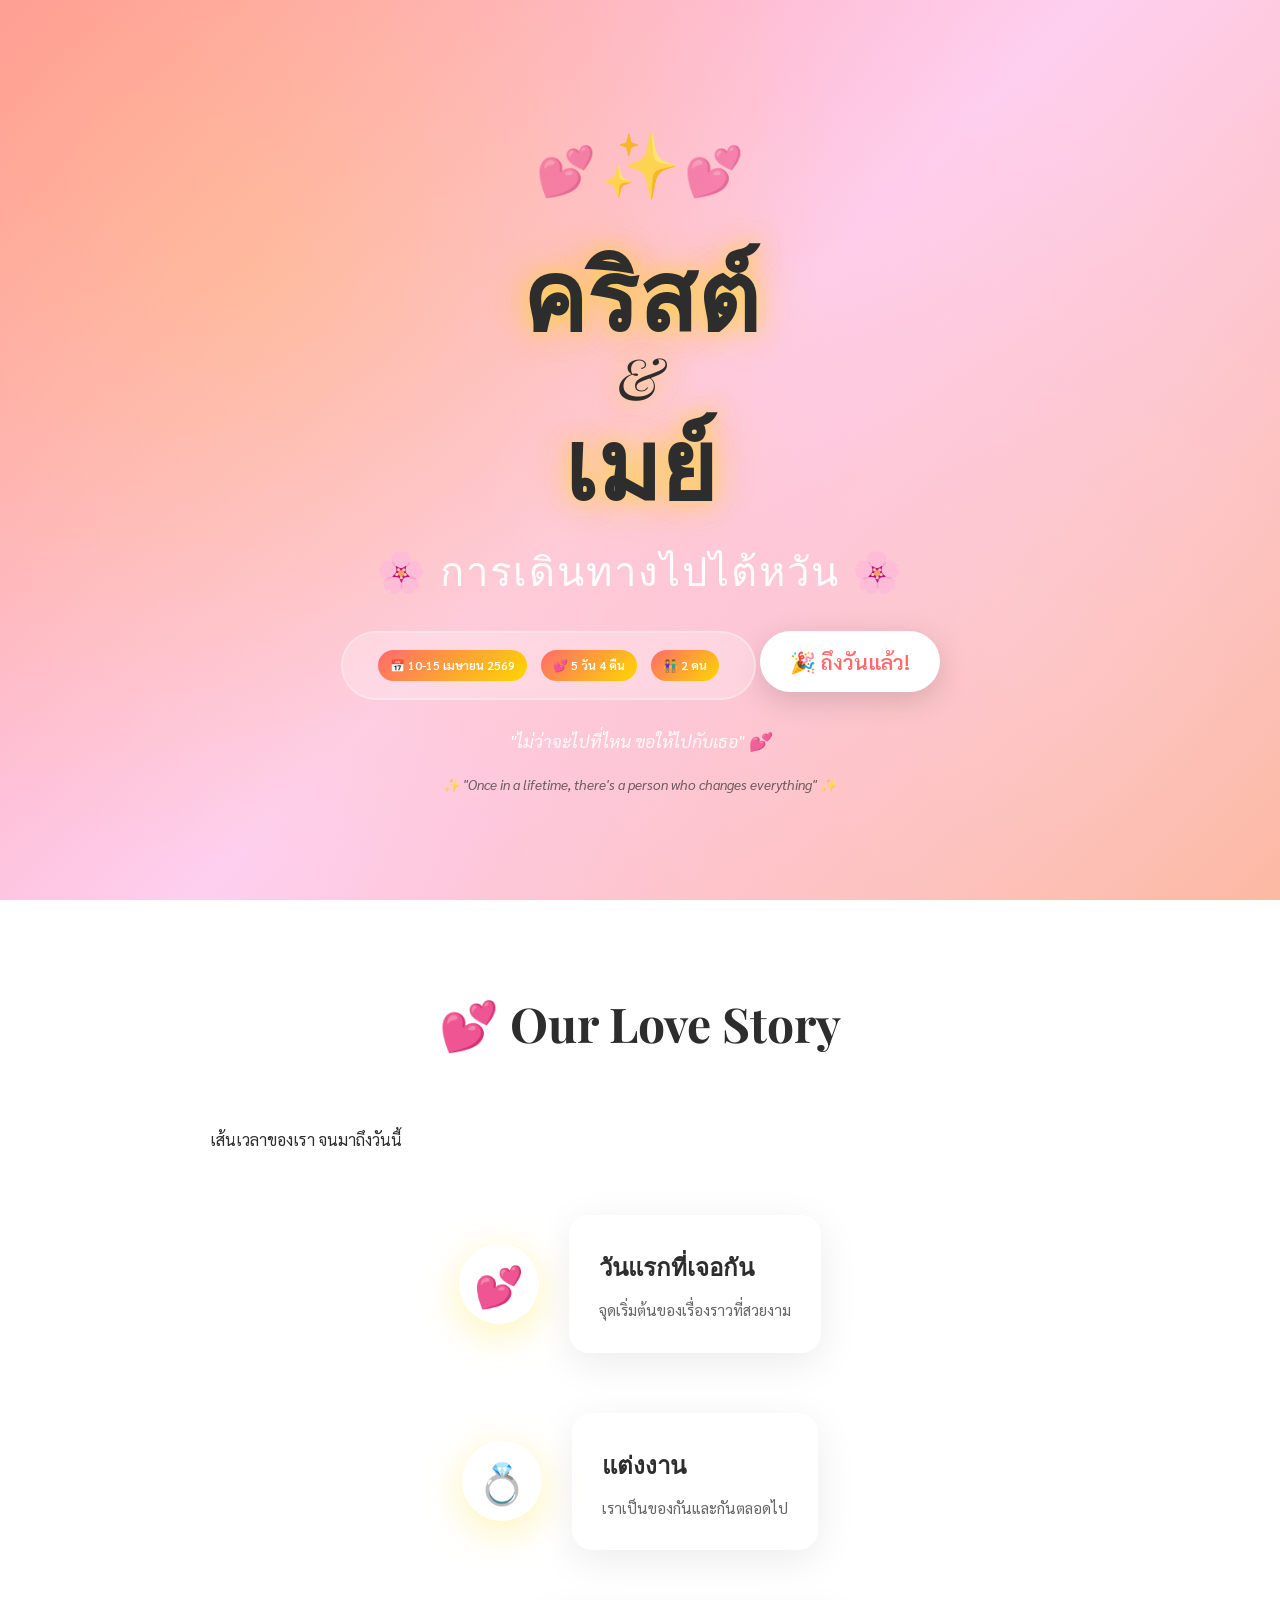
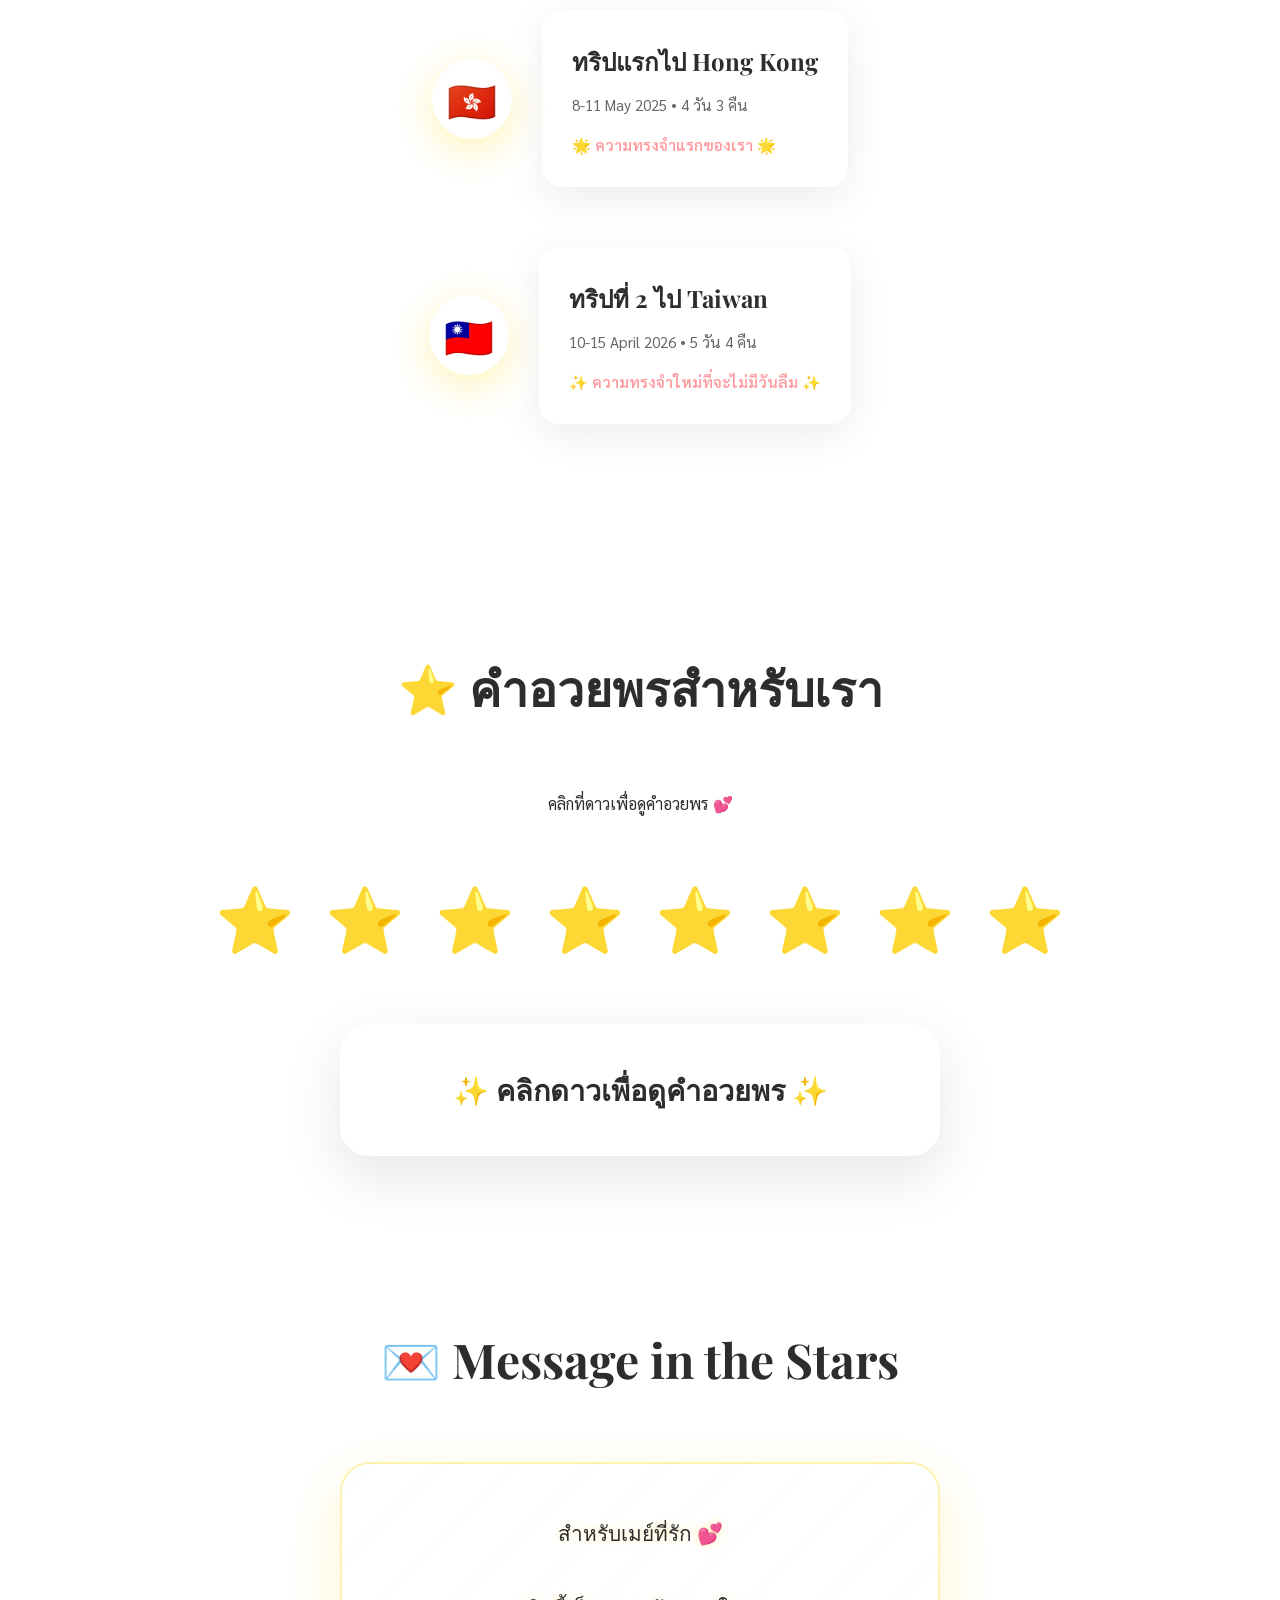
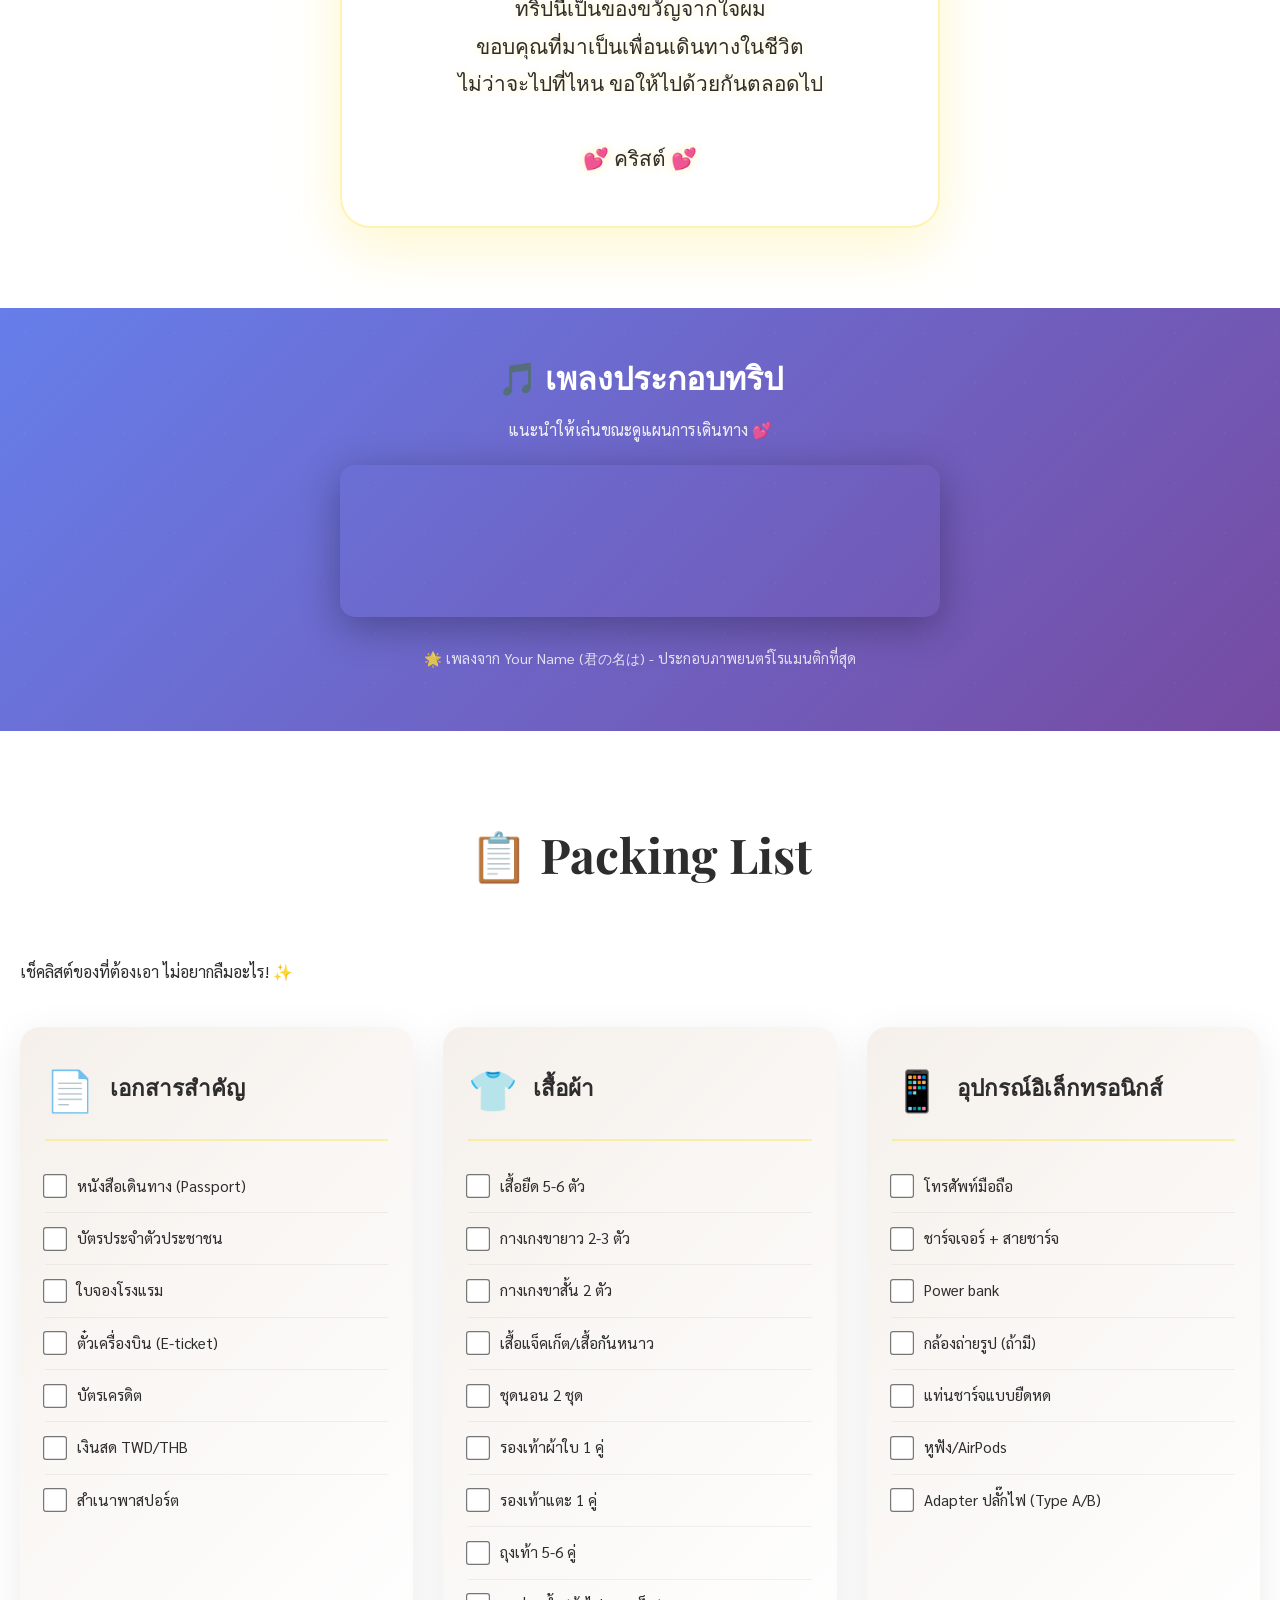
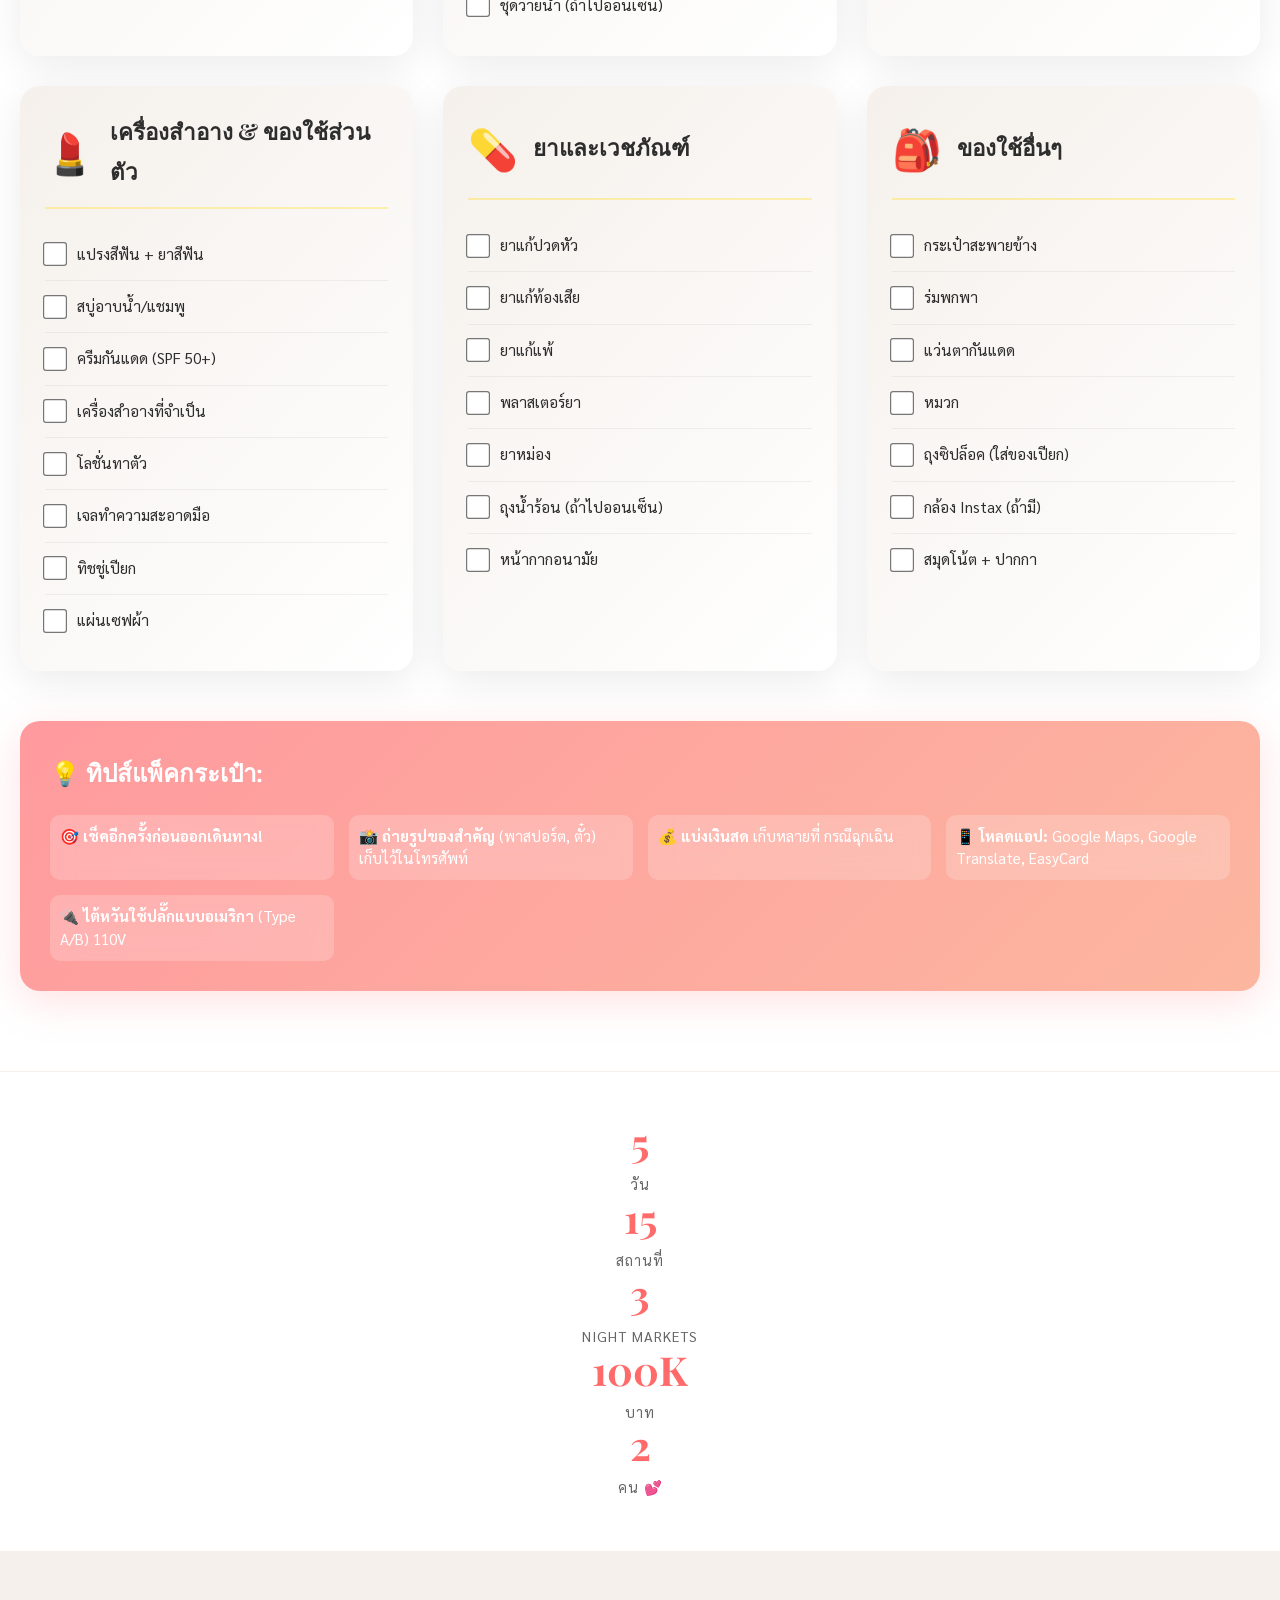
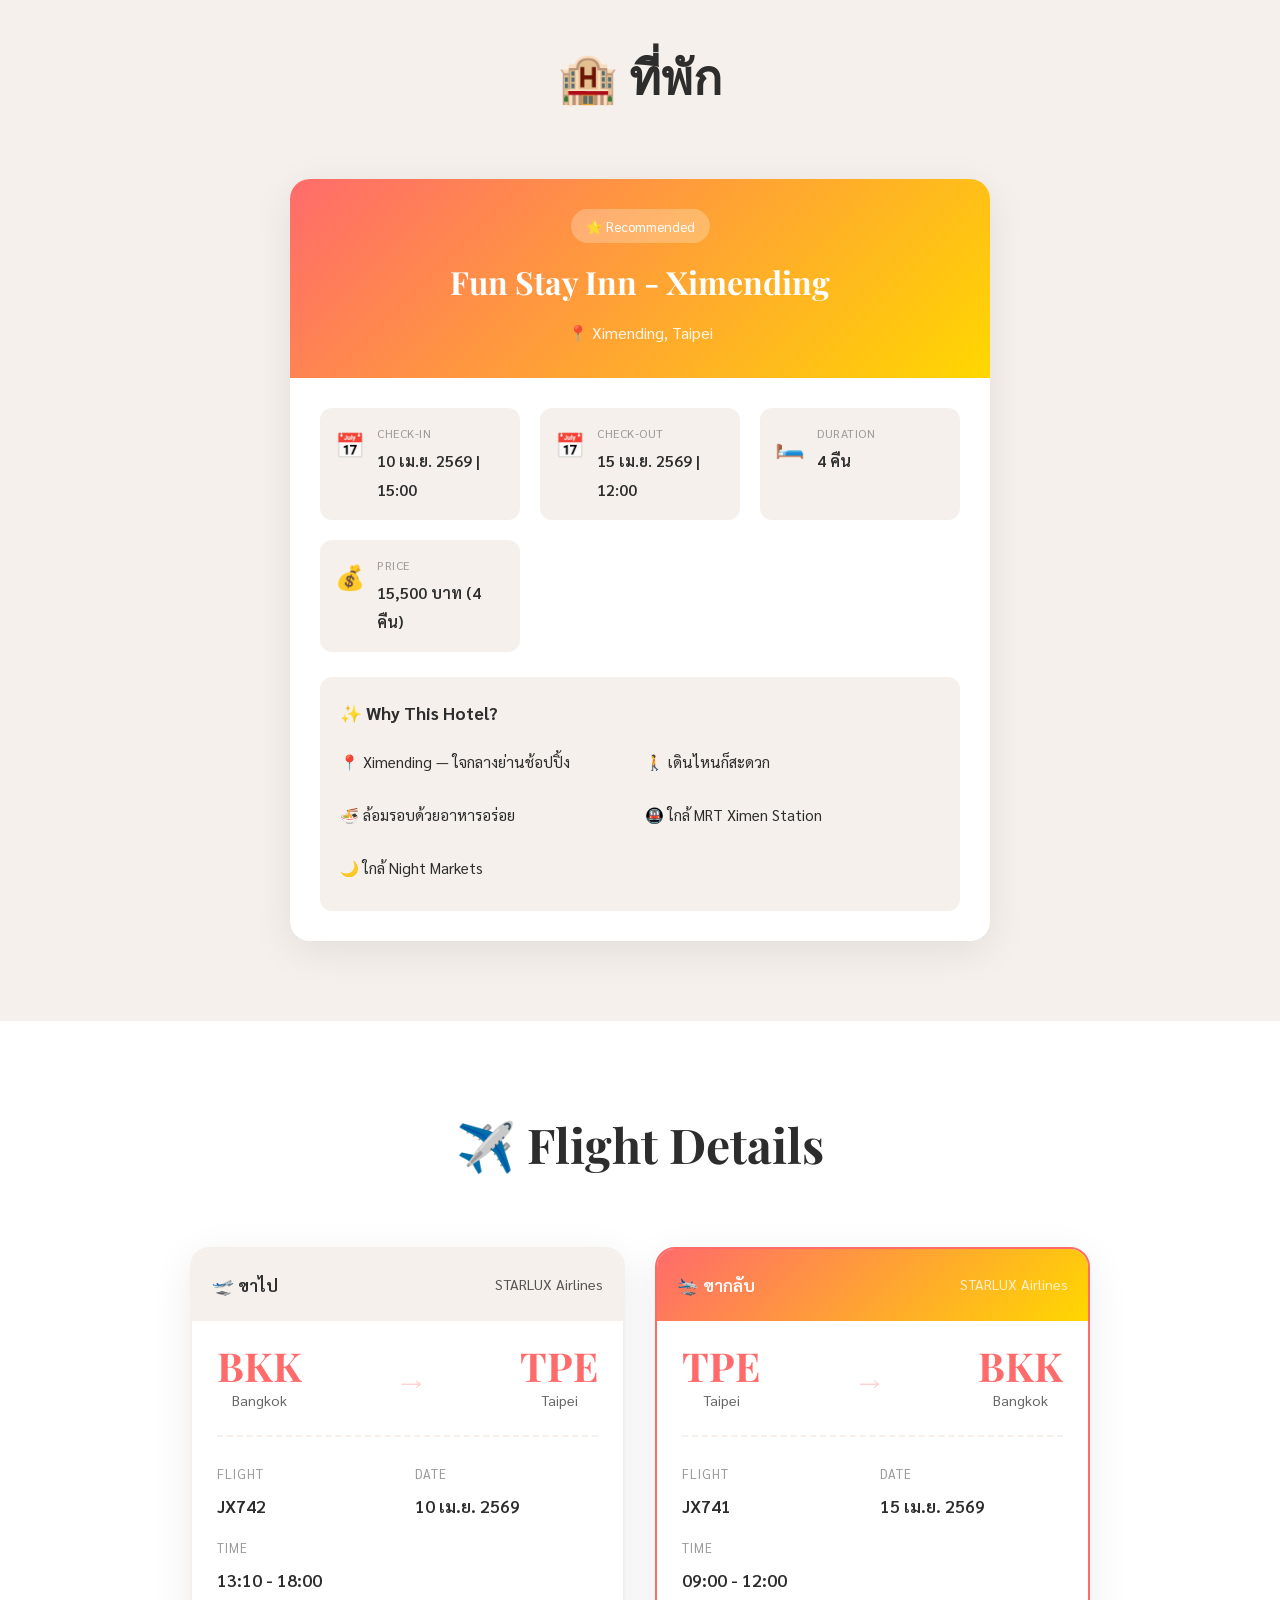
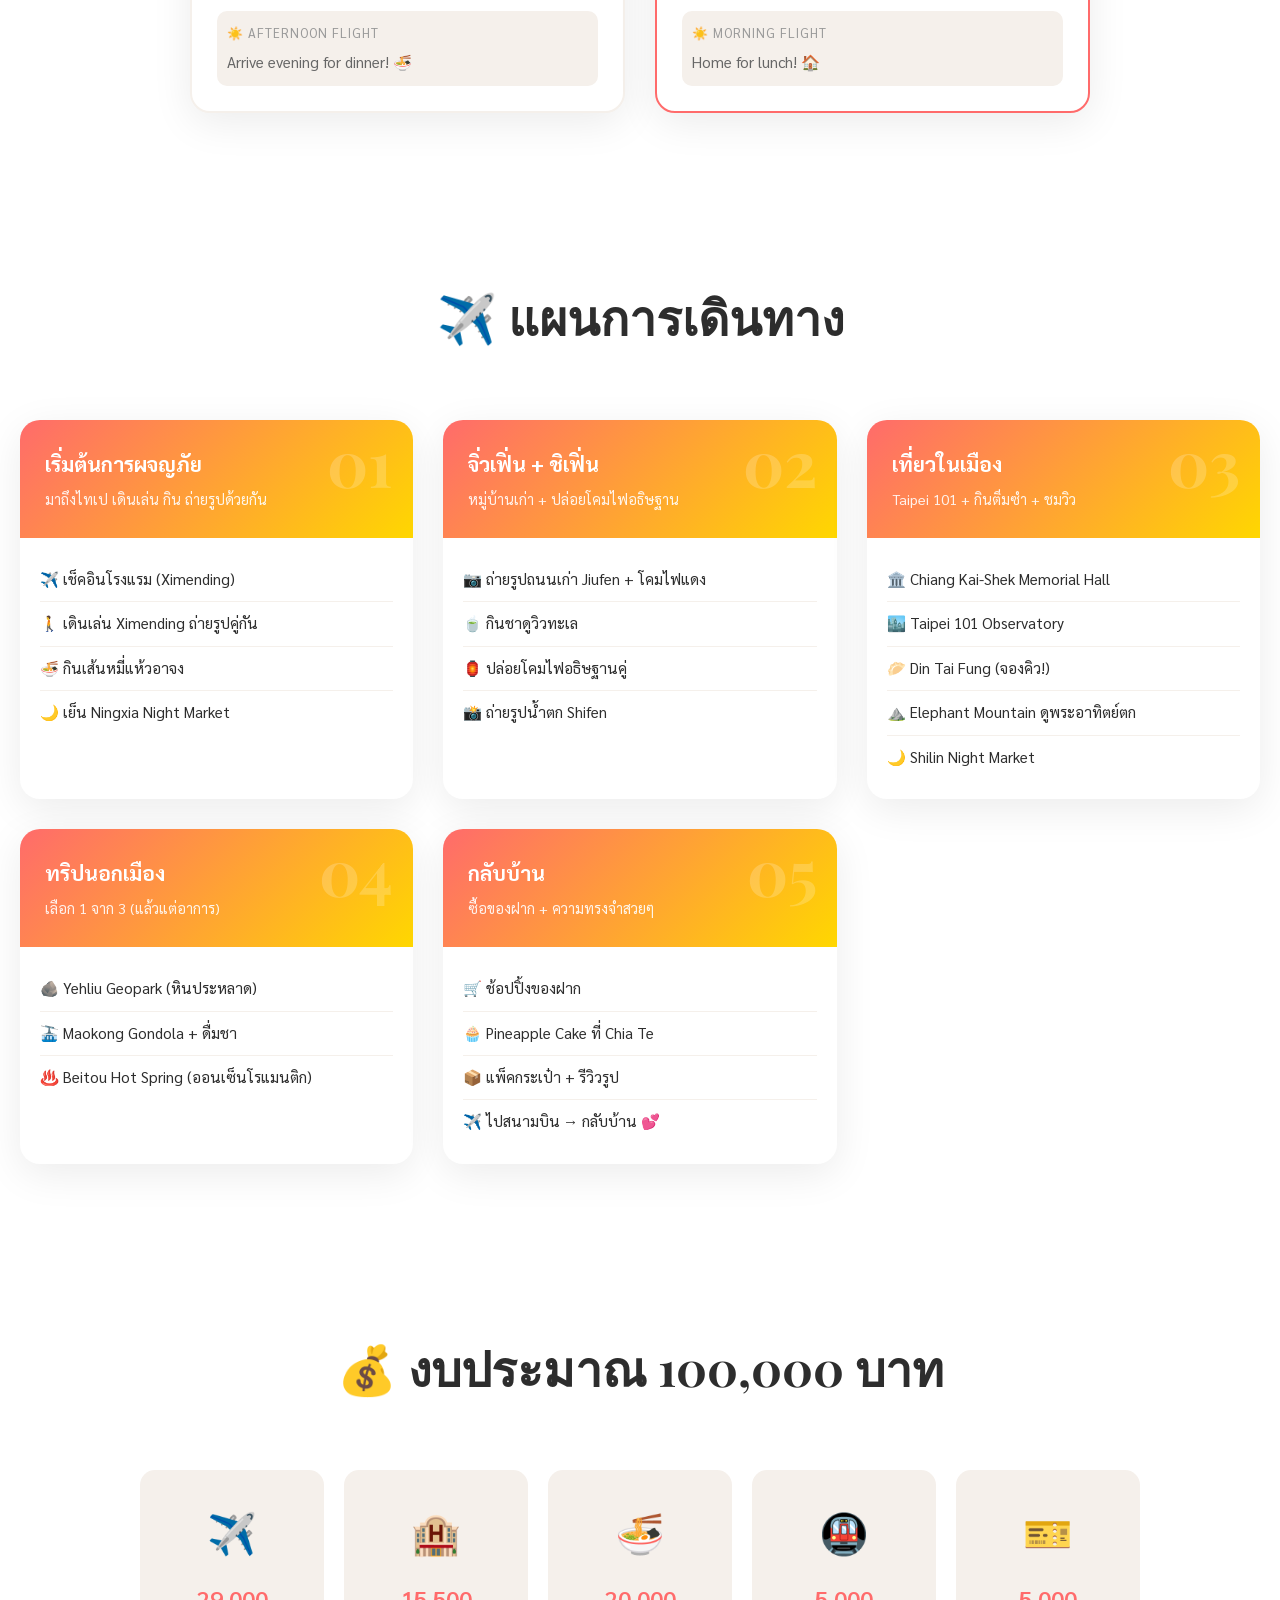
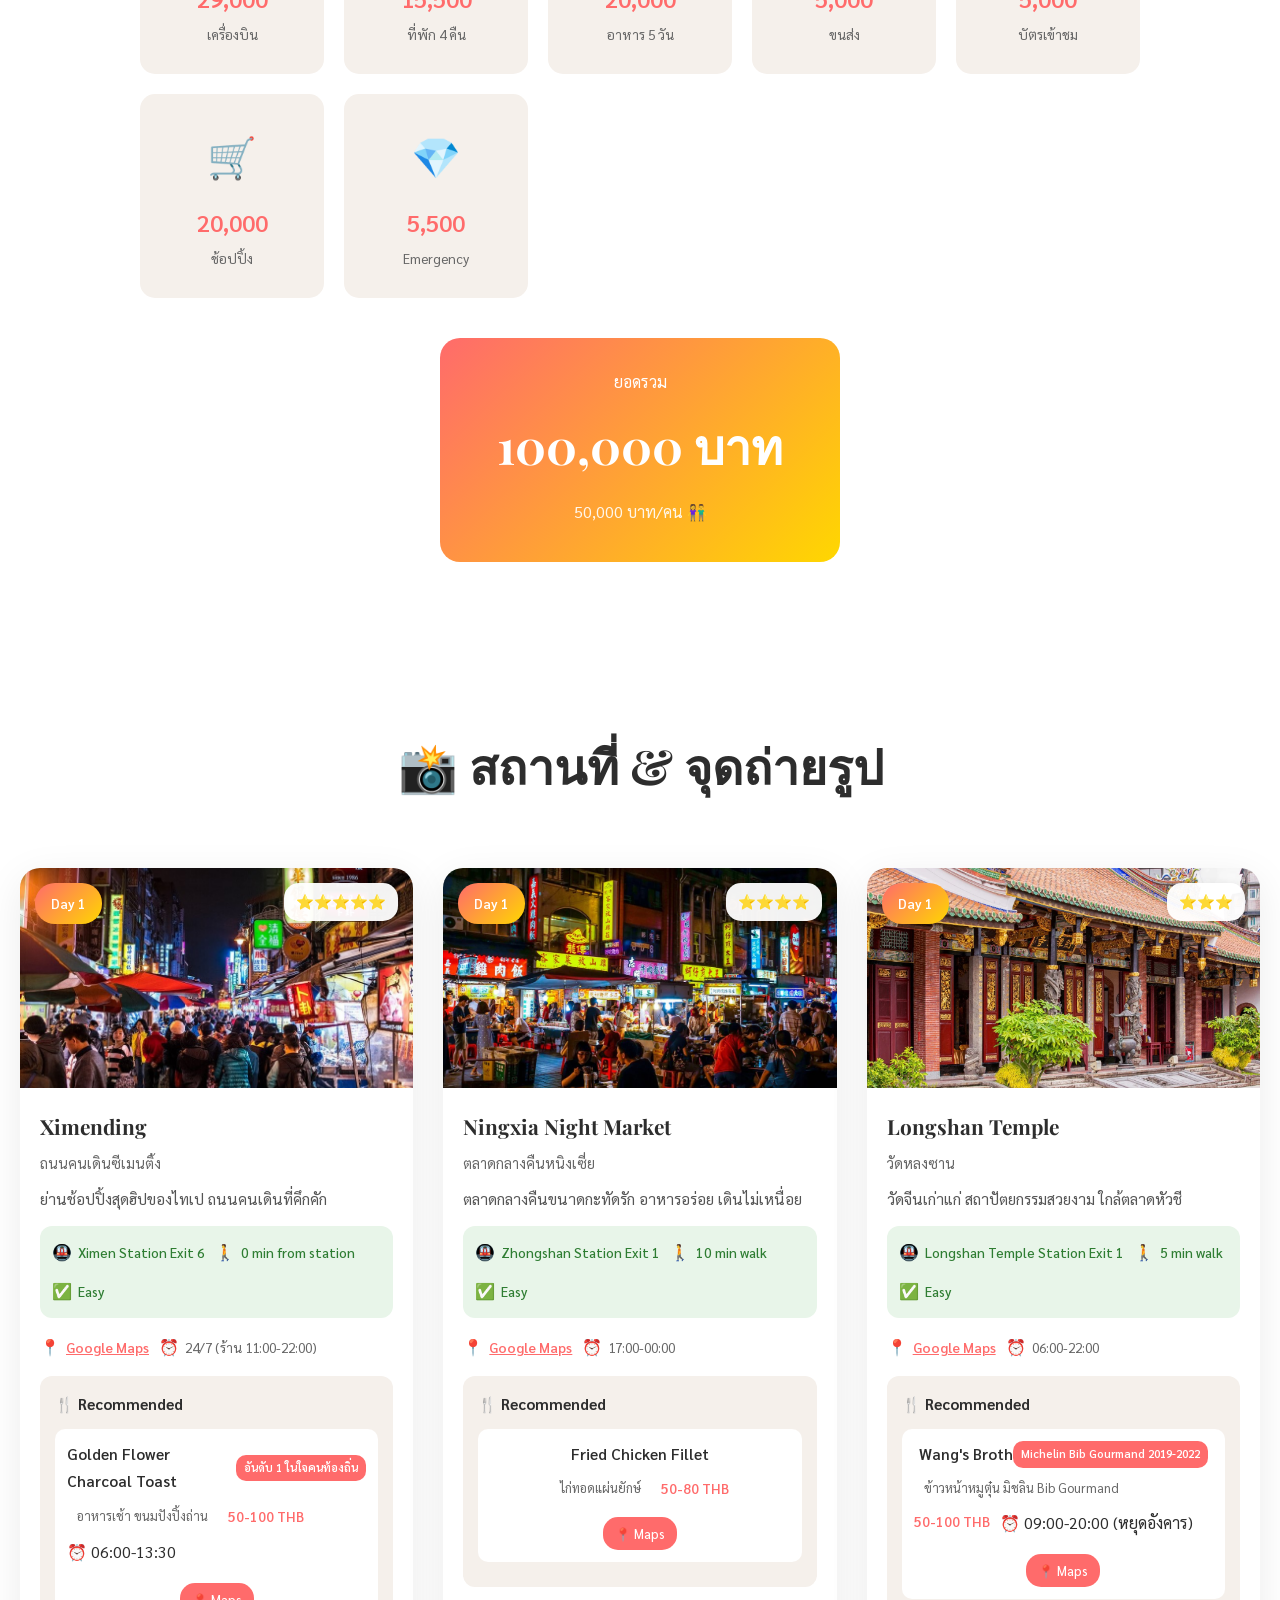
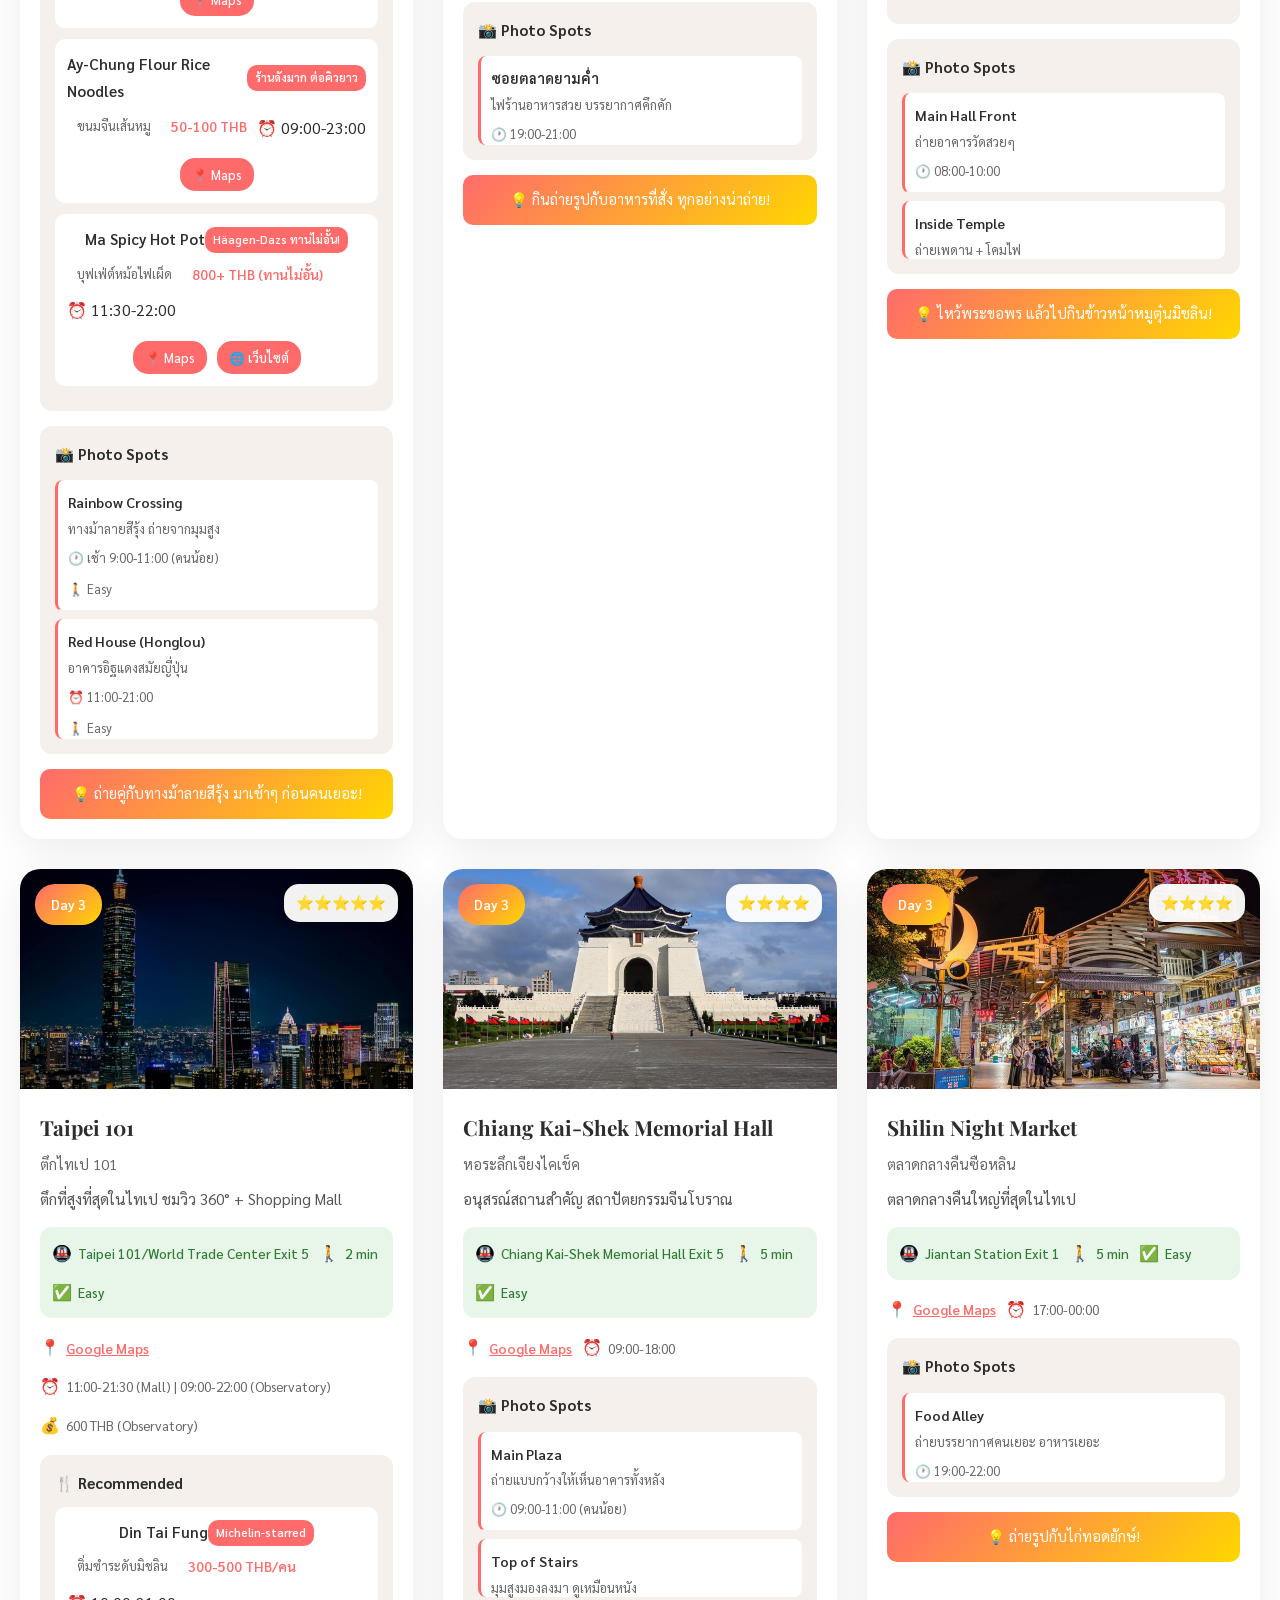
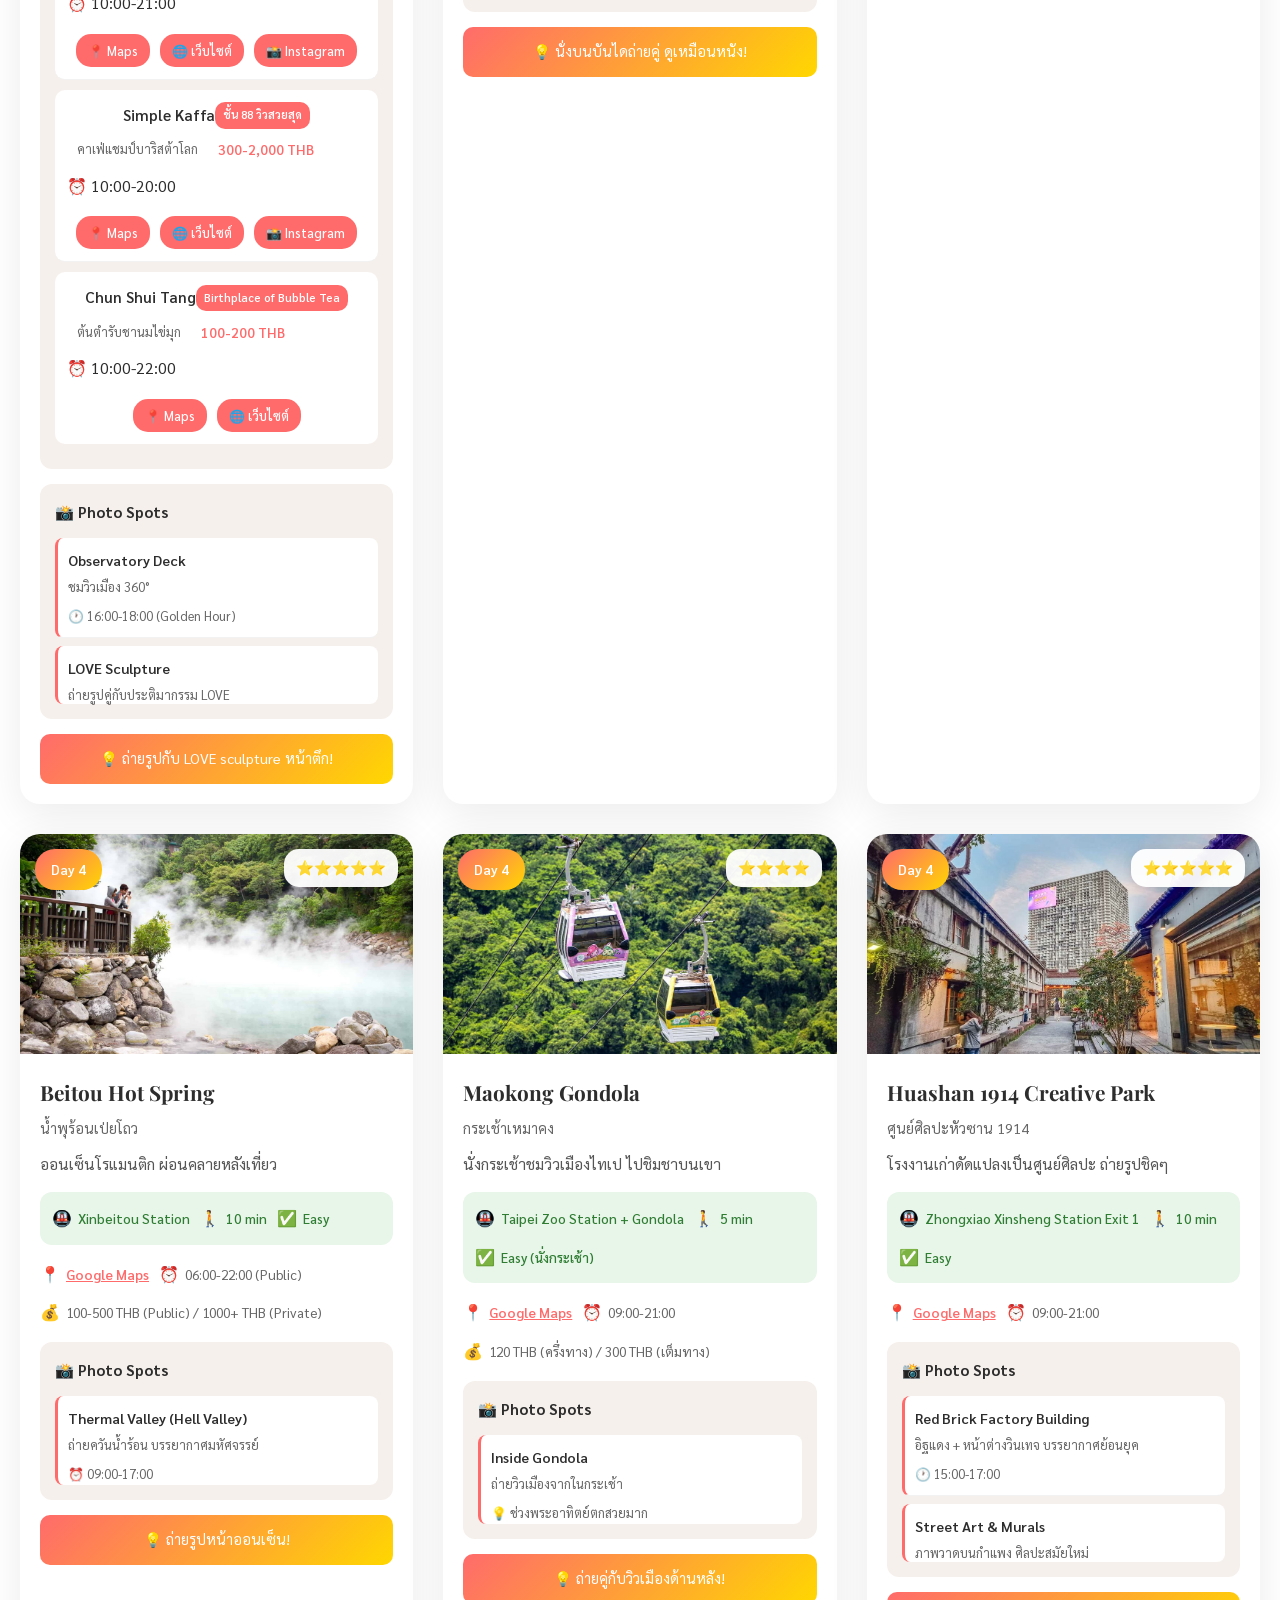
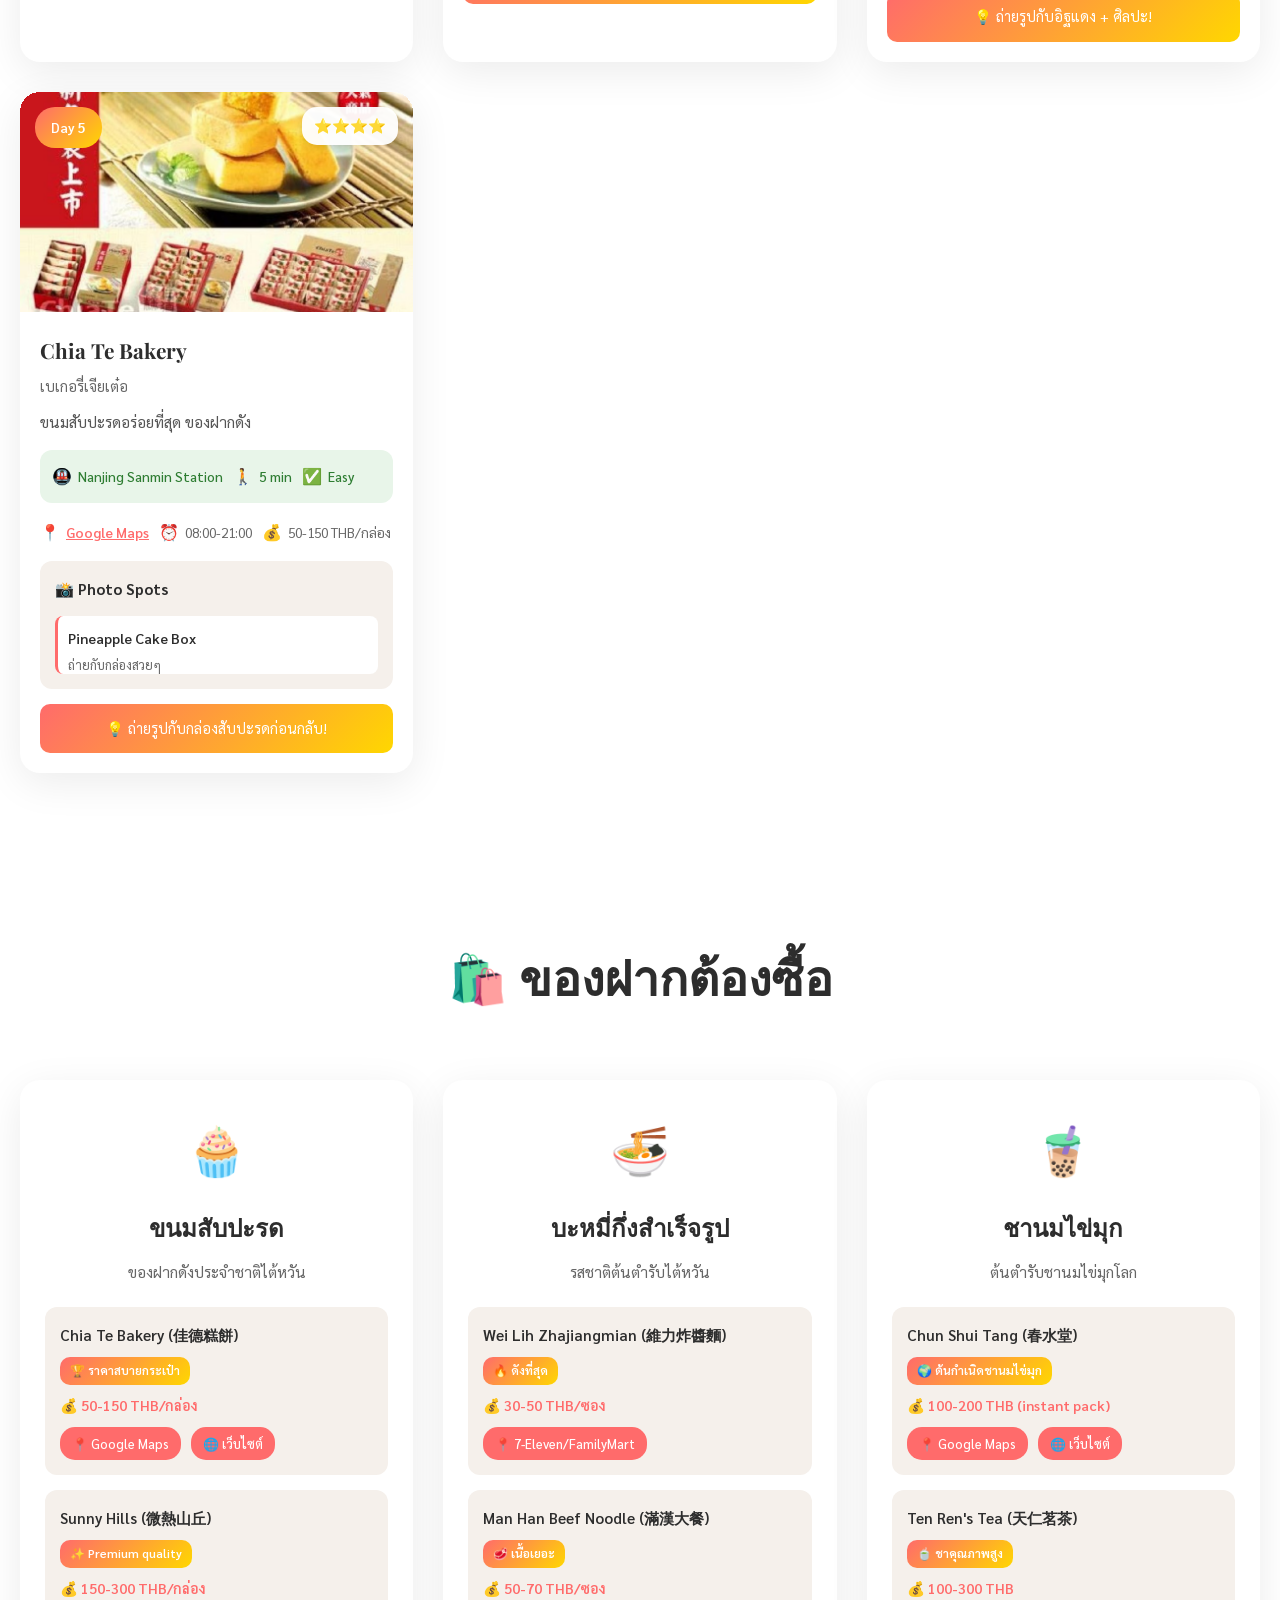
==== commit 86b13c11: "🌅 Sunset Theme + Hong Kong Trip Update ✨ อัพเดท: - 🎨 เปลี่ยนเป็น Sunset Theme (สว่างขึ้น!) - 🇭🇰 เพิ่" ====
--- a/index.html
+++ b/index.html
@@ -95,11 +95,20 @@
             </div>
 
             <div class="timeline-item">
-                <div class="timeline-marker">✈️</div>
+                <div class="timeline-marker">🇭🇰</div>
                 <div class="timeline-content">
-                    <h3>ทริปแรกไปต่างประเทศด้วยกัน</h3>
-                    <p>ไต้หวัน 10-15 เมษายน 2569</p>
-                    <p class="highlight">🌟 ความทรงจำที่จะไม่มีวันลืม 🌟</p>
+                    <h3>ทริปแรกไป Hong Kong</h3>
+                    <p>8-11 May 2025 • 4 วัน 3 คืน</p>
+                    <p class="highlight">🌟 ความทรงจำแรกของเรา 🌟</p>
+                </div>
+            </div>
+
+            <div class="timeline-item">
+                <div class="timeline-marker">🇹🇼</div>
+                <div class="timeline-content">
+                    <h3>ทริปที่ 2 ไป Taiwan</h3>
+                    <p>10-15 April 2026 • 5 วัน 4 คืน</p>
+                    <p class="highlight">✨ ความทรงจำใหม่ที่จะไม่มีวันลืม ✨</p>
                 </div>
             </div>
         </div>
--- a/style.css
+++ b/style.css
@@ -1,27 +1,31 @@
 /* 🌿 การเดินทางของคริสต์และเมย์ - Magazine Style */
 
 :root {
-    /* Your Name Theme Colors - Night Sky */
-    --night-deep: #0f0c29;
-    --night-purple: #302b63;
-    --night-twilight: #24243e;
-    
-    /* Your Name Theme Colors - Sunset */
+    /* Your Name Sunset Theme - Brighter & Warmer */
     --sunset-pink: #ff9a9e;
     --sunset-peach: #fecfef;
     --sunset-orange: #fcb69f;
-    
-    /* Your Name Theme Colors - Stars */
-    --star-gold: #ffd700;
-    --star-white: #ffffff;
-    --comet-yellow: #fffacd;
-    
-    /* Legacy colors (keep for compatibility) */
+    --sunset-coral: #ff6b6b;
+    --sunset-gold: #ffd700;
+    --sunset-cream: #fff8f0;
+
+    /* Soft Day Colors */
+    --day-light-pink: #ffe4e1;
+    --day-soft-peach: #fff0e6;
+    --day-white: #ffffff;
+
+    /* Accent Colors */
+    --accent-purple: #667eea;
+    --accent-rose: #f093fb;
+
+    /* Text Colors */
+    --charcoal: #2d2d2d;
+    --soft-gray: #f5f0eb;
+
+    /* Legacy (keep for compatibility) */
     --coral: #ff6b6b;
     --cream: #fff8f0;
-    --gold: #ffb84d;
-    --charcoal: #2d2d2d;
-    --soft-gray: #f5f0eb;
+    --gold: #ffd700;
     --accent: #ff8a5b;
 }
 
@@ -34,9 +38,9 @@
 body {
     font-family: 'Sarabun', sans-serif;
     background: linear-gradient(180deg,
-        var(--night-deep) 0%,
-        var(--night-purple) 50%,
-        var(--cream) 100%
+        var(--day-soft-peach) 0%,
+        var(--cream) 30%,
+        var(--day-white) 100%
     );
     background-attachment: fixed;
     color: var(--charcoal);
@@ -194,12 +198,14 @@
 .hero {
     min-height: 100vh;
     background: linear-gradient(135deg,
-        var(--night-deep) 0%,
-        var(--night-purple) 50%,
-        var(--night-twilight) 100%
+        var(--sunset-pink) 0%,
+        var(--sunset-peach) 25%,
+        var(--sunset-orange) 50%,
+        var(--sunset-coral) 75%,
+        var(--sunset-gold) 100%
     );
     background-size: 200% 200%;
-    animation: nightShift 15s ease infinite;
+    animation: sunsetShift 15s ease infinite;
     display: flex;
     align-items: center;
     justify-content: center;
@@ -209,7 +215,7 @@
     overflow: hidden;
 }
 
-@keyframes nightShift {
+@keyframes sunsetShift {
     0% { background-position: 0% 50%; }
     50% { background-position: 100% 50%; }
     100% { background-position: 0% 50%; }
